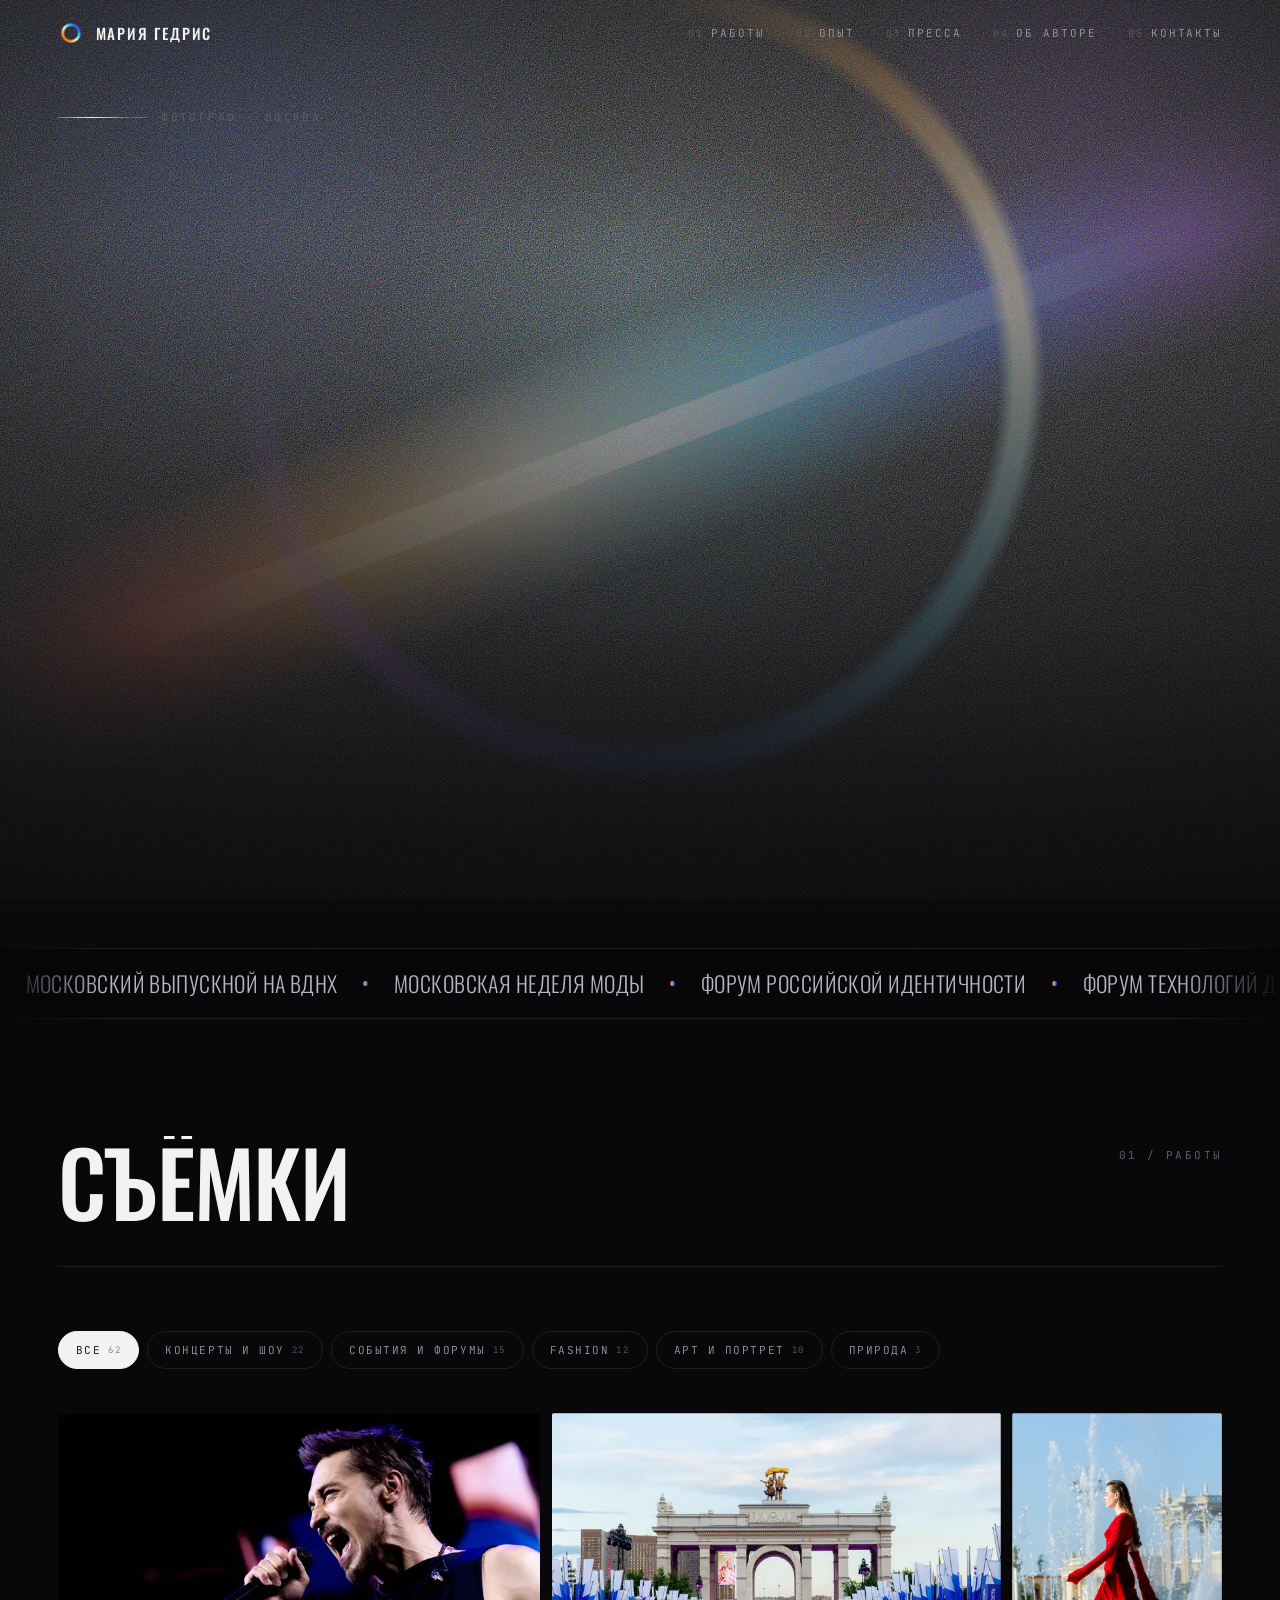
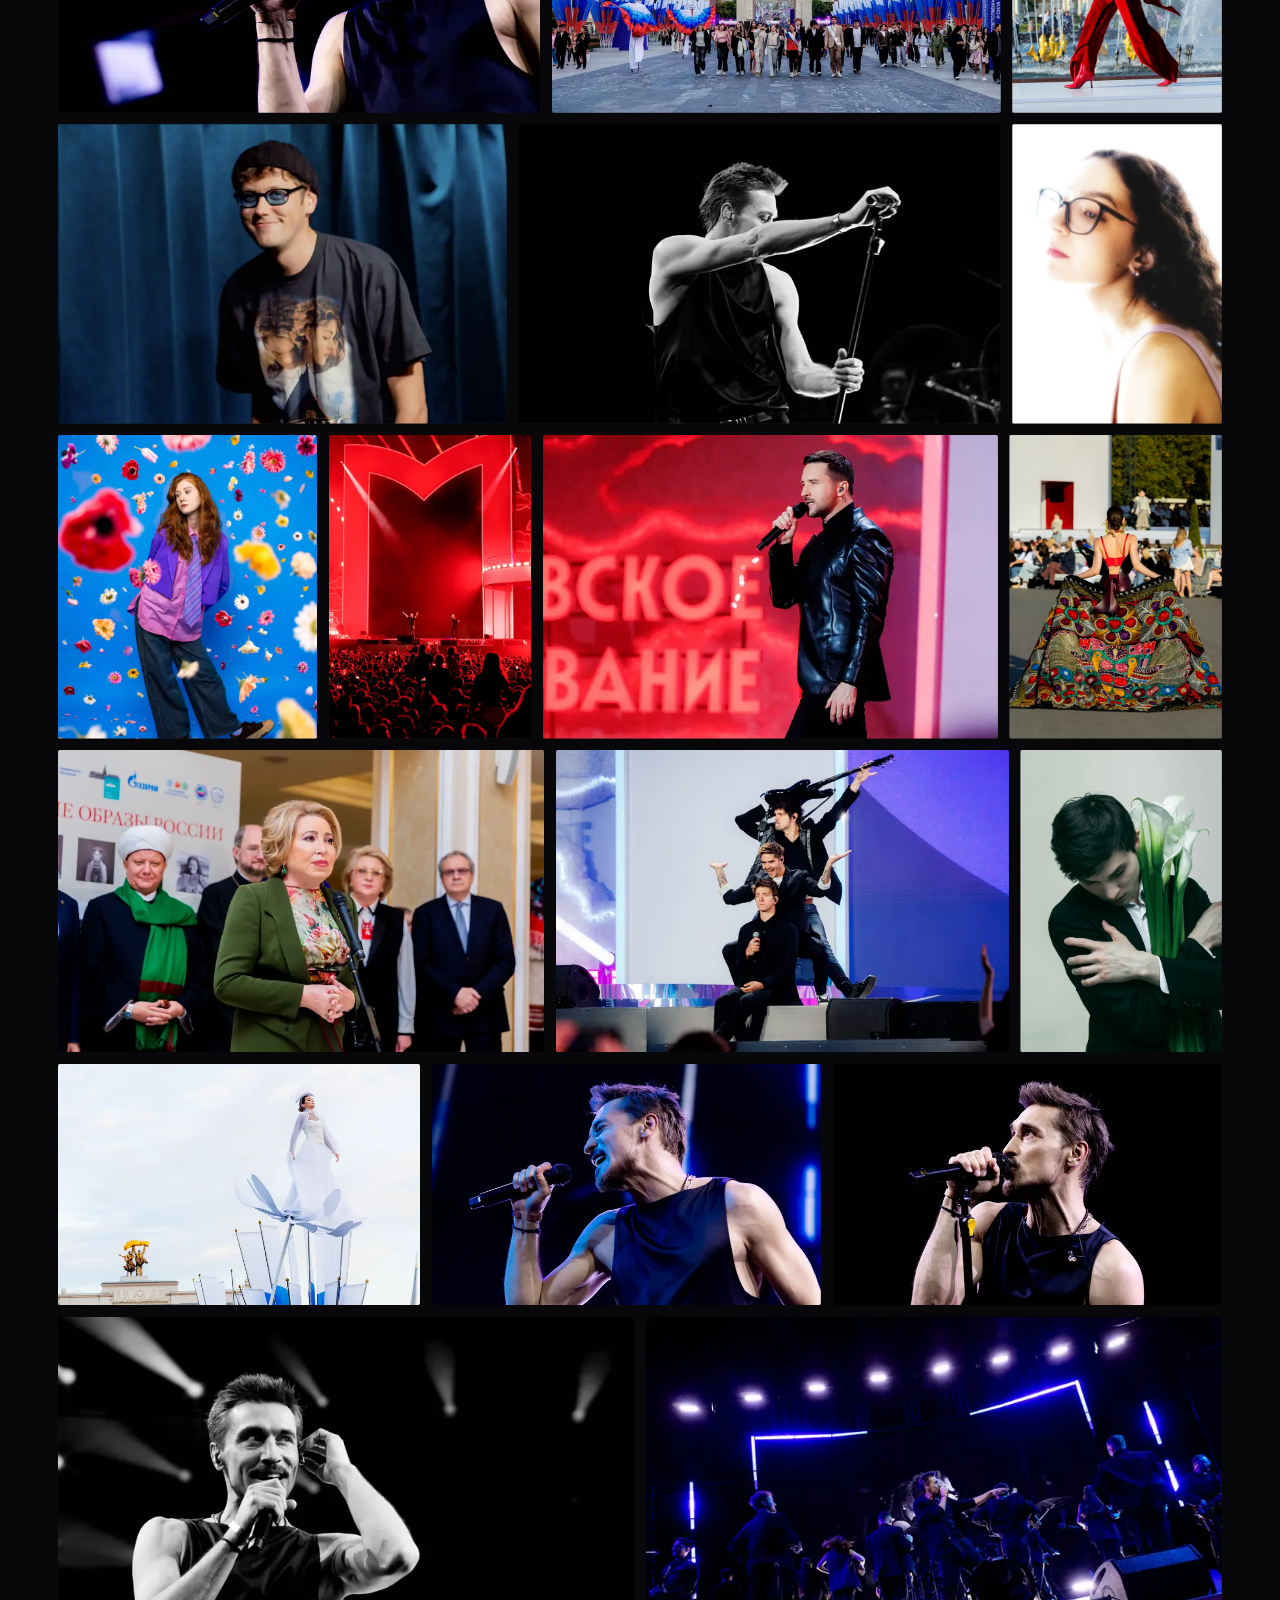
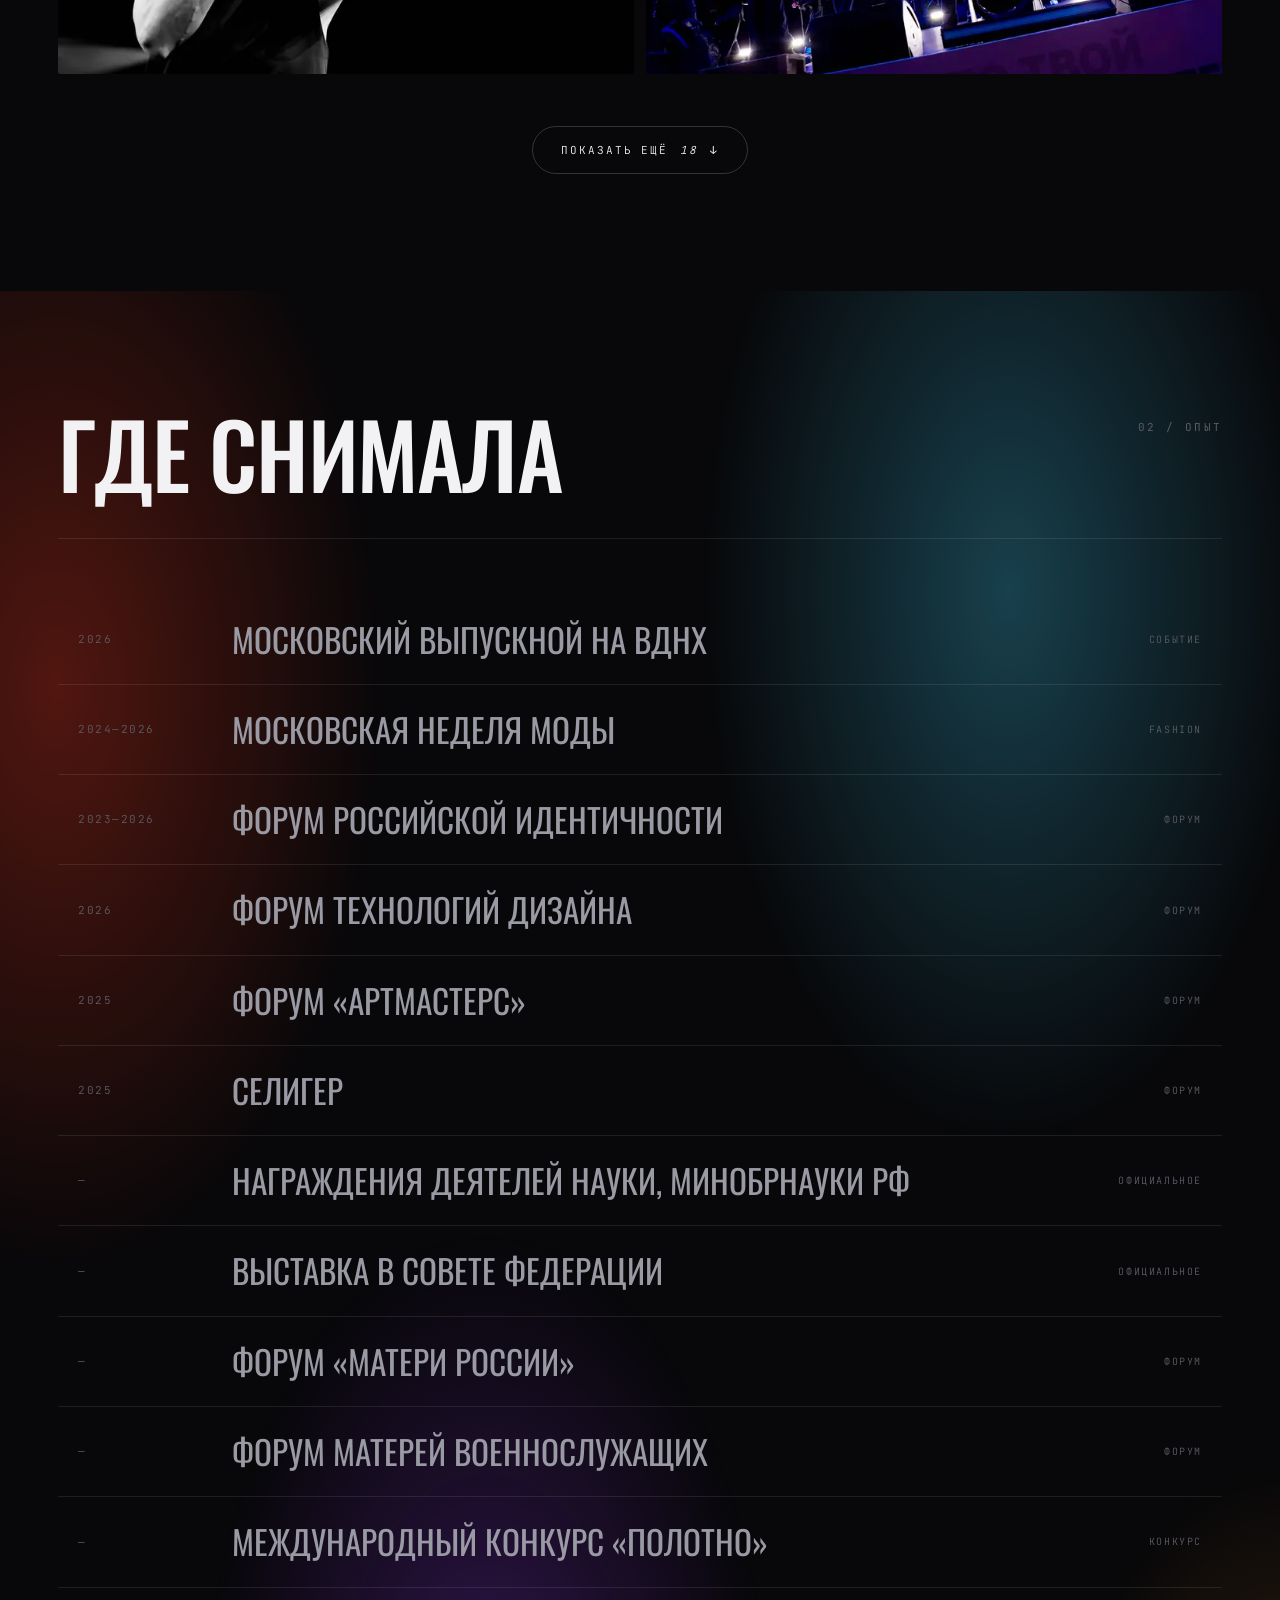
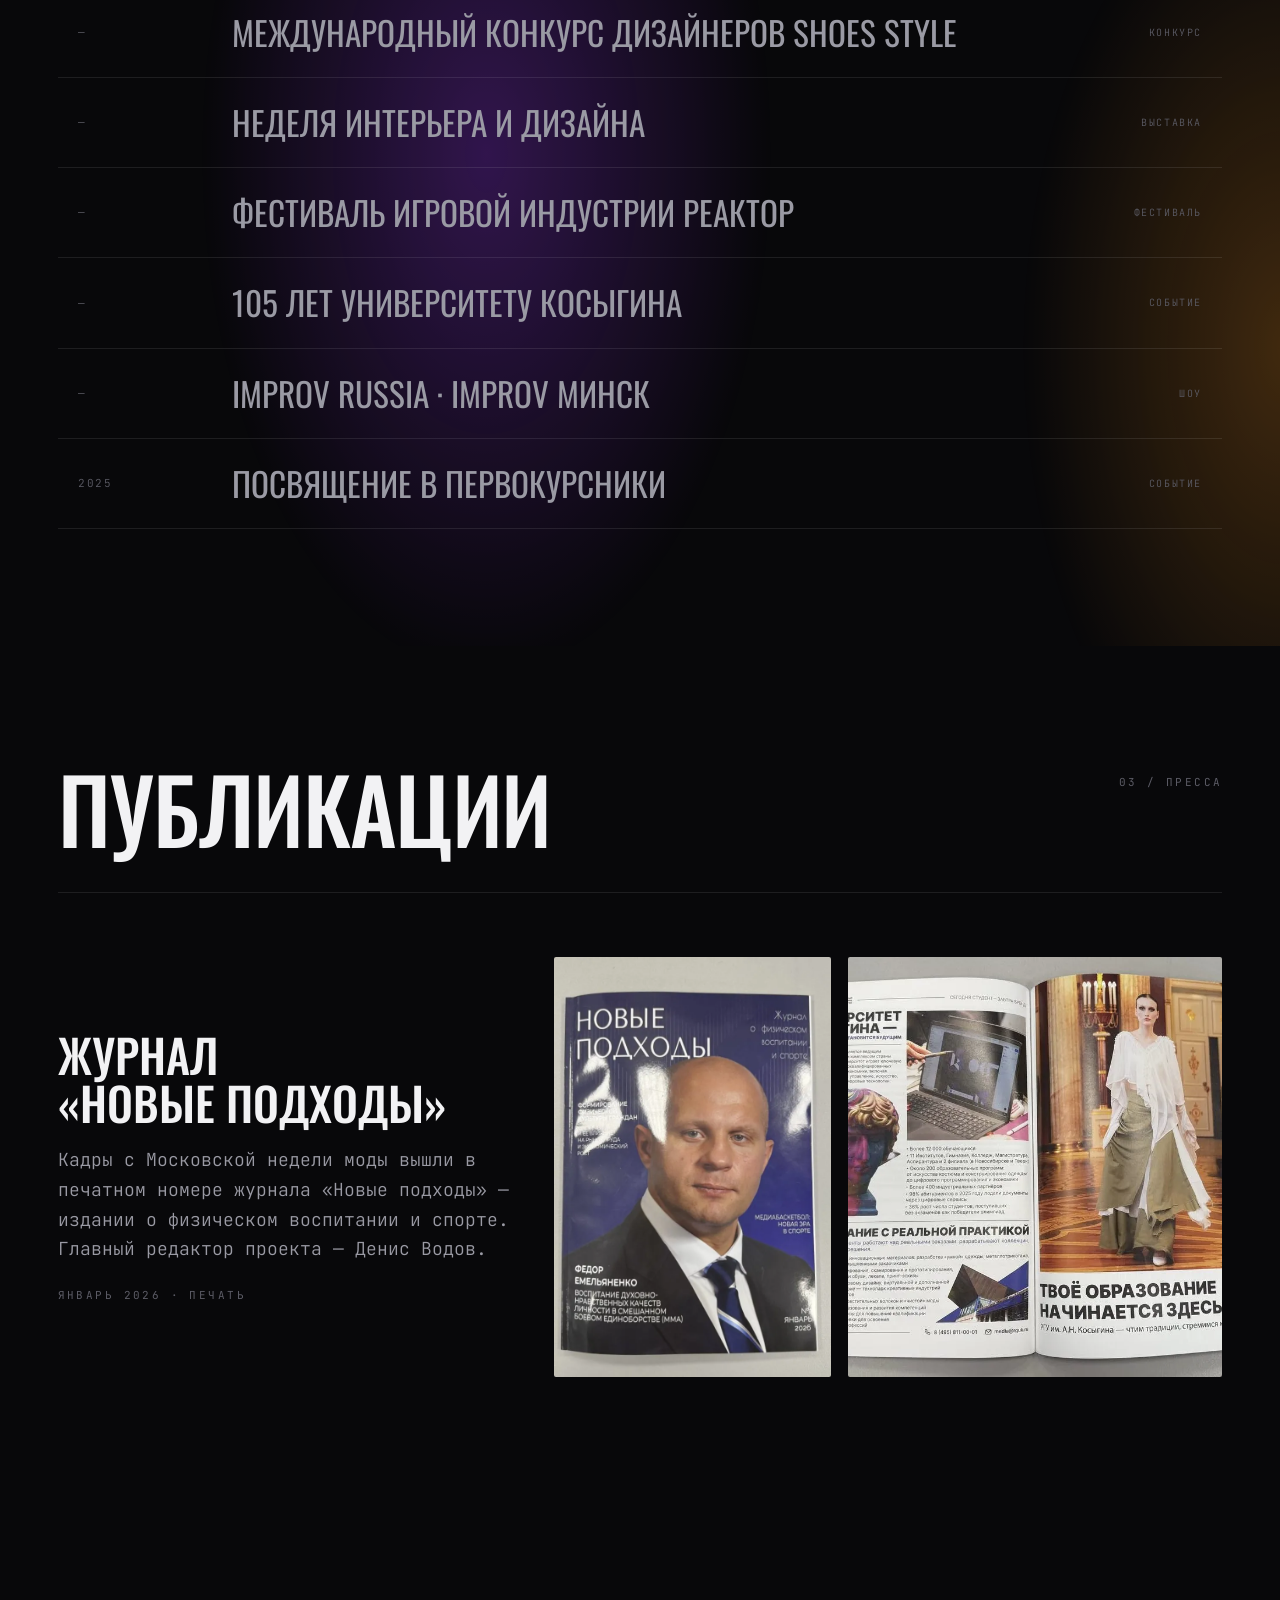
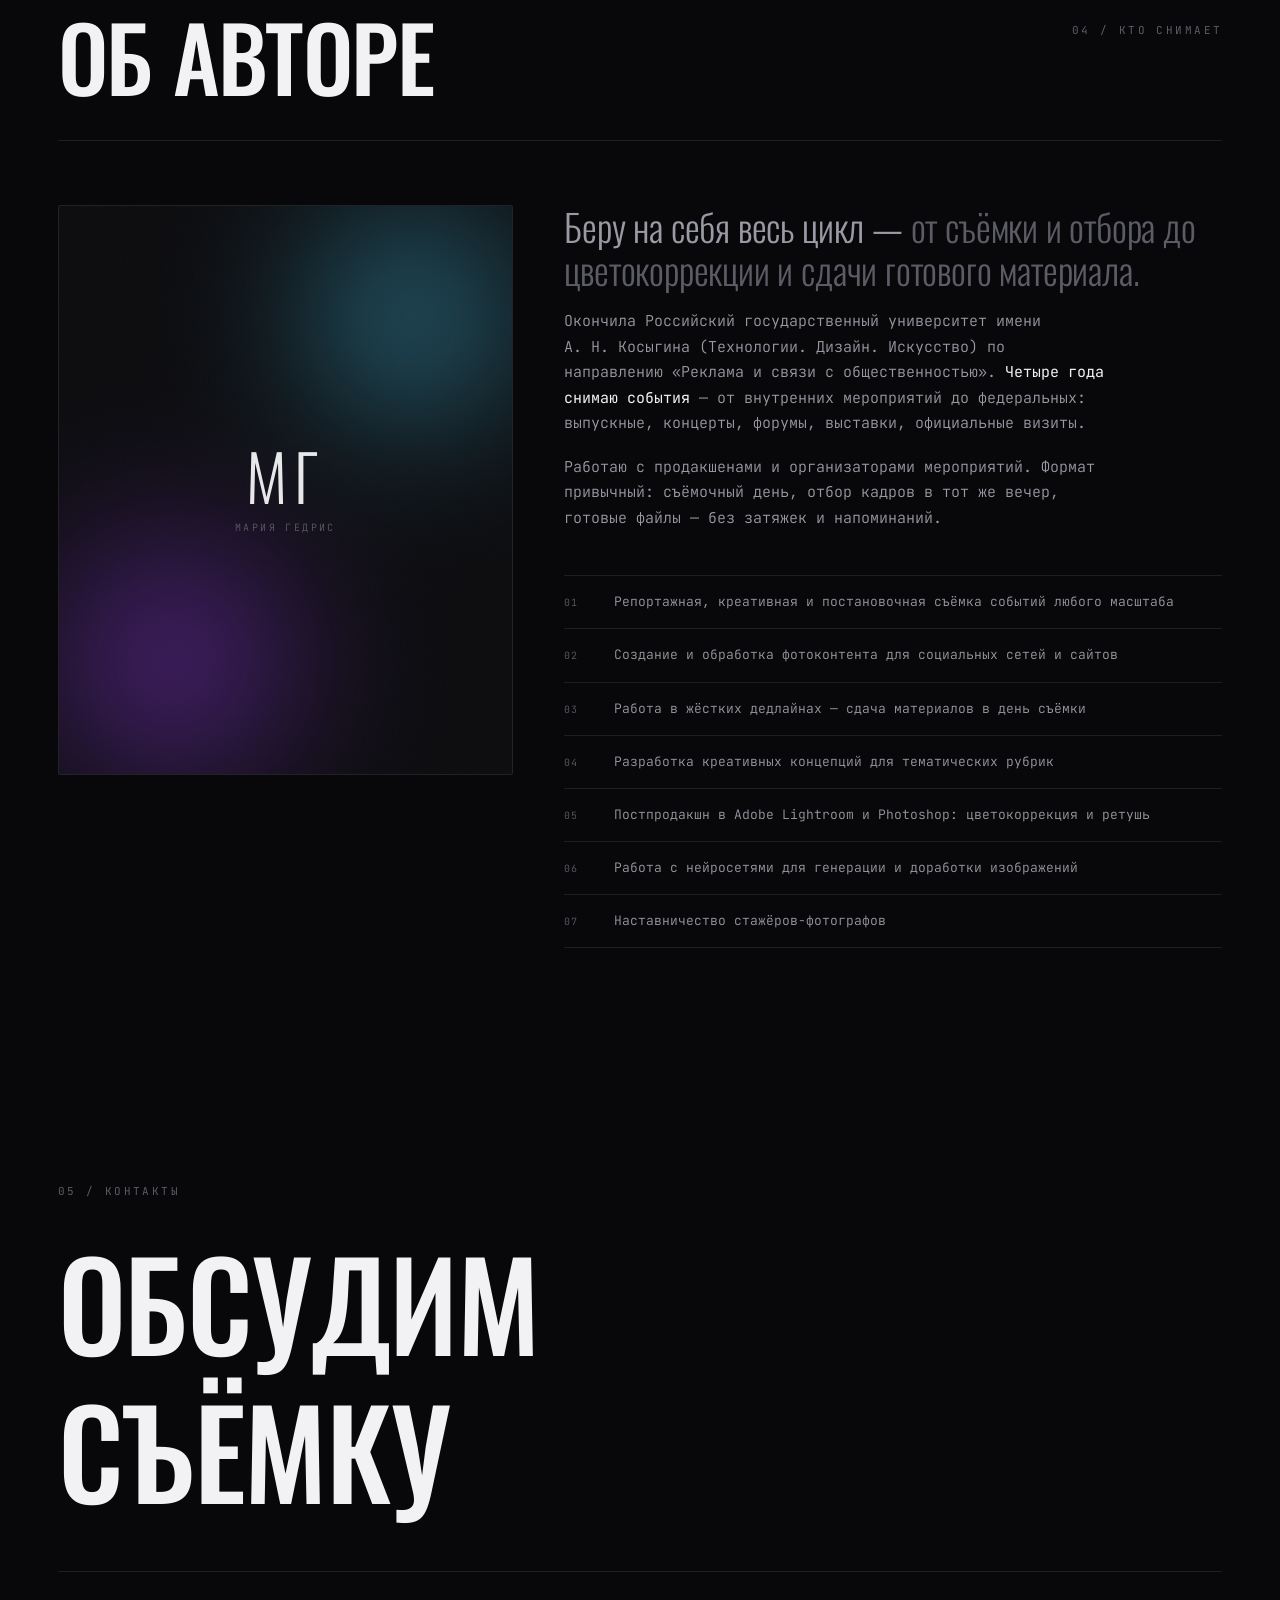
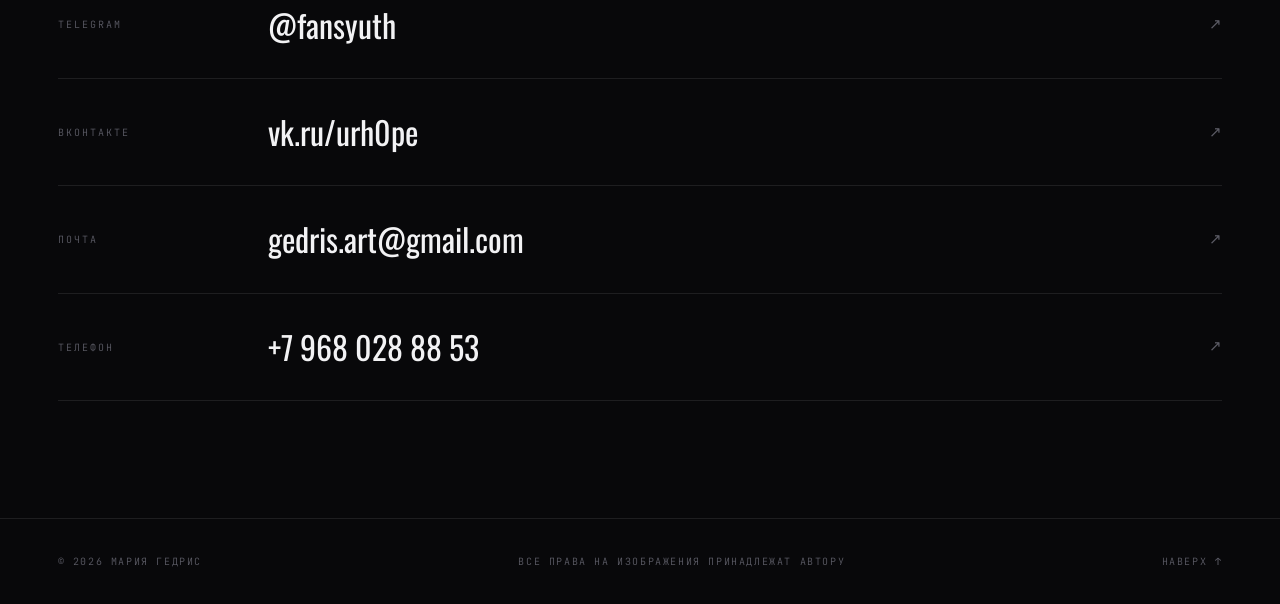
==== index.html @ 4c365238 "Настоящий снимок камеры вместо рисунка, починены пролёт и выключка имени Камера. Вместо векторного р" ====
<!doctype html>
<html lang="ru">
<head>
<meta charset="utf-8">
<meta name="viewport" content="width=device-width, initial-scale=1, viewport-fit=cover">
<title>Мария Гедрис — фотограф. Съёмка событий и концертов</title>
<meta name="description" content="Мария Гедрис — фотограф из Москвы. Репортажная, креативная и постановочная съёмка событий: форумы, концерты, недели моды, выпускные. Сдача материала в день съёмки.">
<meta name="theme-color" content="#08080a">
<meta name="author" content="Мария Гедрис">

<meta property="og:type" content="website">
<meta property="og:title" content="Мария Гедрис — фотограф">
<meta property="og:description" content="Репортажная, креативная и постановочная съёмка событий — от внутренних мероприятий до федеральных.">
<meta property="og:image" content="assets/img/og.jpg">
<meta property="og:url" content="https://xdshn.github.io/gedris.art/">
<meta property="og:locale" content="ru_RU">
<meta property="og:site_name" content="Мария Гедрис">
<meta name="twitter:card" content="summary_large_image">
<link rel="canonical" href="https://xdshn.github.io/gedris.art/">

<link rel="icon" href="assets/img/misc/favicon.svg" type="image/svg+xml">
<link rel="apple-touch-icon" href="assets/img/misc/apple-touch-icon.png">
<link rel="preload" as="font" type="font/woff2" href="assets/fonts/oswald-cyrillic.woff2" crossorigin>
<link rel="preload" as="font" type="font/woff2" href="assets/fonts/jetbrains-mono-cyrillic.woff2" crossorigin>
<link rel="stylesheet" href="assets/css/fonts.css">
<link rel="stylesheet" href="assets/css/style.css">
<link rel="preload" as="image" href="assets/img/grid/concert-01.webp"
      imagesrcset="assets/img/grid-sm/concert-01.webp 950w, assets/img/grid/concert-01.webp 1700w"
      imagesizes="(max-width: 620px) 100vw, (max-width: 1000px) 50vw, 40vw">

<script type="application/ld+json">
{
  "@context": "https://schema.org",
  "@type": "Person",
  "name": "Мария Гедрис",
  "alternateName": ["Mariia Gedris", "Мария Курочкина"],
  "jobTitle": "Фотограф",
  "description": "Репортажная, креативная и постановочная съёмка событий — от внутренних мероприятий до федеральных.",
  "url": "https://xdshn.github.io/gedris.art/",
  "image": "https://xdshn.github.io/gedris.art/assets/img/og.jpg",
  "email": "gedris.art@gmail.com",
  "telephone": "+7-968-028-88-53",
  "address": { "@type": "PostalAddress", "addressLocality": "Москва", "addressCountry": "RU" },
  "sameAs": ["https://t.me/fansyuth", "https://vk.ru/urh0pe"],
  "knowsAbout": ["Репортажная съёмка", "Событийная фотография", "Fashion-съёмка",
                 "Концертная съёмка", "Постановочная съёмка", "Цветокоррекция"],
  "alumniOf": {
    "@type": "CollegeOrUniversity",
    "name": "Российский государственный университет имени А. Н. Косыгина"
  }
}
</script>
</head>
<body>

<!-- ================= ШАПКА ================= -->
<div class="boot" id="boot">
  <div class="boot-mark" aria-hidden="true">
    <svg viewBox="0 0 40 40">
      <defs>
        <linearGradient id="bootG" x1="0" y1="1" x2="1" y2="0">
          <stop offset="0%" stop-color="#ff3b1f"/><stop offset="22%" stop-color="#ff9b21"/>
          <stop offset="45%" stop-color="#fff4d6"/><stop offset="66%" stop-color="#45d6ff"/>
          <stop offset="84%" stop-color="#2f5bff"/><stop offset="100%" stop-color="#a03bff"/>
        </linearGradient>
      </defs>
      <circle cx="20" cy="20" r="13" fill="none" stroke="rgba(255,255,255,.09)" stroke-width="2.2"/>
      <circle class="boot-arc" cx="20" cy="20" r="13" fill="none" stroke="url(#bootG)" stroke-width="2.2"
              stroke-linecap="round" pathLength="100"/>
    </svg>
  </div>
  <p class="boot-txt">Мария Гедрис</p>
</div>

<div class="bg" id="bg" aria-hidden="true">
  <span class="bg-orb o1"></span>
  <span class="bg-orb o2"></span>
  <span class="bg-orb o3"></span>
  <span class="bg-orb o4"></span>
  <span class="bg-orb o5"></span>
  <span class="bg-orb o6"></span>
  <span class="bg-streak"></span>
  <span class="bg-arc"></span>
  <span class="bg-grid"></span>
  <span class="bg-noise"></span>
</div>

<div class="progress" id="progress" aria-hidden="true"><i></i></div>
<header class="hdr" id="hdr">
  <a class="brand" href="#top" aria-label="Мария Гедрис — на главную">
    <svg viewBox="0 0 40 40" aria-hidden="true">
      <defs>
        <linearGradient id="bg1" x1="0" y1="1" x2="1" y2="0" gradientUnits="objectBoundingBox">
          <stop offset="0%"   stop-color="#ff3b1f"/>
          <stop offset="22%"  stop-color="#ff9b21"/>
          <stop offset="45%"  stop-color="#fff4d6"/>
          <stop offset="66%"  stop-color="#45d6ff"/>
          <stop offset="84%"  stop-color="#2f5bff"/>
          <stop offset="100%" stop-color="#a03bff"/>
        </linearGradient>
        <filter id="bl1" x="-60%" y="-60%" width="220%" height="220%">
          <feGaussianBlur stdDeviation="1.1"/>
        </filter>
      </defs>
      <circle cx="20" cy="20" r="13" fill="none" stroke="url(#bg1)"
              stroke-width="5" filter="url(#bl1)" opacity=".65"/>
      <circle cx="20" cy="20" r="13" fill="none" stroke="url(#bg1)" stroke-width="2.2"/>
    </svg>
    <span class="brand-txt">Мария&nbsp;Гедрис</span>
  </a>

  <button class="nav-toggle" id="navToggle" aria-label="Меню" aria-expanded="false" aria-controls="nav">
    <span></span><span></span><span></span>
  </button>

  <nav class="nav" id="nav">
    <a href="#works"><i>01</i>Работы</a>
    <a href="#exp"><i>02</i>Опыт</a>
    <a href="#press"><i>03</i>Пресса</a>
    <a href="#about"><i>04</i>Об&nbsp;авторе</a>
    <a href="#contact"><i>05</i>Контакты</a>
  </nav>
</header>

<main id="top">

  <!-- ================= ПЕРВЫЙ ЭКРАН ================= -->
  <section class="hero">
    <div class="flare-field hero-flare" aria-hidden="true">
      <u class="pointer-light" id="pointerLight"></u>
    </div>

    <div class="stage" id="stage" aria-hidden="true">
      <span class="cloud"></span>
      <div class="cam-wrap">
        <img class="cam" src="assets/img/gear/camera.webp" alt=""
             width="1257" height="883" decoding="async" fetchpriority="high">
      </div>
    </div>

    <div class="wrap">
      <p class="hero-kicker label">Фотограф&nbsp;· Москва</p>

      <div class="name-box" id="nameBox">
        <h1 class="hero-name" id="heroName">
          <span class="ln"><i>Mariia</i></span>
          <span class="ln"><i>Gedris</i></span>
        </h1>
        <span class="name-edge" id="nameEdge" aria-hidden="true"></span>
      </div>

      <p class="hero-sub">
        Репортажная, креативная и постановочная съёмка событий —
        от внутренних мероприятий до федеральных.
      </p>

      <div class="hero-meta">
        <span><b>4 года</b> в профессии</span>
        <span>Съёмка<b> · </b>отбор<b> · </b>цветокоррекция</span>
        <span class="spacer"></span>
        <a class="scroll-cue" href="#works"><span>Смотреть работы</span> <i aria-hidden="true">↓</i></a>
      </div>
    </div>
  </section>

  <!-- ================= БЕГУЩАЯ СТРОКА ================= -->
  <div class="ticker" aria-hidden="true">
    <div class="ticker-track" id="tickerTrack"></div>
  </div>

  <!-- ================= РАБОТЫ ================= -->
  <section class="section" id="works">
    <div class="wrap">
      <div class="section-head reveal">
        <h2 class="display">Съёмки</h2>
        <span class="label">01 / Работы</span>
      </div>

      <div class="filters" id="filters" role="tablist" aria-label="Фильтр по жанрам">
        <!-- FILTERS:START -->
        <button data-genre="all" role="tab" aria-selected="true">Все<em>62</em></button>
        <button data-genre="concert" role="tab" aria-selected="false">Концерты и шоу<em>22</em></button>
        <button data-genre="event" role="tab" aria-selected="false">События и форумы<em>15</em></button>
        <button data-genre="fashion" role="tab" aria-selected="false">Fashion<em>12</em></button>
        <button data-genre="art" role="tab" aria-selected="false">Арт и портрет<em>10</em></button>
        <button data-genre="nature" role="tab" aria-selected="false">Природа<em>3</em></button>
        <!-- FILTERS:END -->
      </div>

      <span class="row-probe" id="rowProbe" aria-hidden="true"></span>
      <div class="grid" id="grid">
        <!-- WORKS:START -->
<figure class="tile reveal" tabindex="0" role="button" data-genre="concert"
        data-full="assets/img/full/concert-01.webp" data-title="Дима Билан" data-cap="Концерт · сцена"
        aria-label="Дима Билан — Концерт · сцена. Фотограф Мария Гедрис" data-ar="1.611" style="--ar:1.611">
  <div class="tile-media" style="background-image:url([data-uri]);background-size:cover">
    <img src="assets/img/grid/concert-01.webp"
         srcset="assets/img/grid-sm/concert-01.webp 741w, assets/img/grid/concert-01.webp 1321w"
         sizes="(max-width: 620px) 100vw, (max-width: 1000px) 50vw, 40vw"
         alt="Дима Билан — Концерт · сцена. Фотограф Мария Гедрис" width="1321" height="820"
         loading="eager" decoding="async" fetchpriority="high">
  </div>
  <figcaption class="tile-cap">
    <div><h3>Дима Билан</h3><p>Концерт · сцена</p></div><span class="zoom" aria-hidden="true">↗</span>
  </figcaption>
</figure>
<figure class="tile reveal" tabindex="0" role="button" data-genre="event"
        data-full="assets/img/full/event-01.webp" data-title="Московский выпускной на ВДНХ" data-cap="Событие · 2026"
        aria-label="Московский выпускной на ВДНХ — Событие · 2026. Фотограф Мария Гедрис" data-ar="1.5" style="--ar:1.5">
  <div class="tile-media" style="background-image:url([data-uri]);background-size:cover">
    <img src="assets/img/grid/event-01.webp"
         srcset="assets/img/grid-sm/event-01.webp 690w, assets/img/grid/event-01.webp 1230w"
         sizes="(max-width: 620px) 100vw, (max-width: 1000px) 50vw, 40vw"
         alt="Московский выпускной на ВДНХ — Событие · 2026. Фотограф Мария Гедрис" width="1230" height="820"
         loading="eager" decoding="async" fetchpriority="auto">
  </div>
  <figcaption class="tile-cap">
    <div><h3>Московский выпускной на ВДНХ</h3><p>Событие · 2026</p></div><span class="zoom" aria-hidden="true">↗</span>
  </figcaption>
</figure>
<figure class="tile reveal" tabindex="0" role="button" data-genre="fashion"
        data-full="assets/img/full/fashion-01.webp" data-title="Московская неделя моды" data-cap="Показ · ВДНХ · 2025"
        aria-label="Московская неделя моды — Показ · ВДНХ · 2025. Фотограф Мария Гедрис" data-ar="0.7" style="--ar:0.7">
  <div class="tile-media" style="background-image:url([data-uri]);background-size:cover">
    <img src="assets/img/grid/fashion-01.webp"
         srcset="assets/img/grid-sm/fashion-01.webp 322w, assets/img/grid/fashion-01.webp 574w"
         sizes="(max-width: 620px) 100vw, (max-width: 1000px) 50vw, 40vw"
         alt="Московская неделя моды — Показ · ВДНХ · 2025. Фотограф Мария Гедрис" width="574" height="820"
         loading="eager" decoding="async" fetchpriority="auto">
  </div>
  <figcaption class="tile-cap">
    <div><h3>Московская неделя моды</h3><p>Показ · ВДНХ · 2025</p></div><span class="zoom" aria-hidden="true">↗</span>
  </figcaption>
</figure>
<figure class="tile reveal" tabindex="0" role="button" data-genre="concert"
        data-full="assets/img/full/concert-02.webp" data-title="Антон Шастун" data-cap="Improv Russia"
        aria-label="Антон Шастун — Improv Russia. Фотограф Мария Гедрис" data-ar="1.5" style="--ar:1.5">
  <div class="tile-media" style="background-image:url([data-uri]);background-size:cover">
    <img src="assets/img/grid/concert-02.webp"
         srcset="assets/img/grid-sm/concert-02.webp 690w, assets/img/grid/concert-02.webp 1230w"
         sizes="(max-width: 620px) 100vw, (max-width: 1000px) 50vw, 40vw"
         alt="Антон Шастун — Improv Russia. Фотограф Мария Гедрис" width="1230" height="820"
         loading="eager" decoding="async" fetchpriority="auto">
  </div>
  <figcaption class="tile-cap">
    <div><h3>Антон Шастун</h3><p>Improv Russia</p></div><span class="zoom" aria-hidden="true">↗</span>
  </figcaption>
</figure>
<figure class="tile reveal" tabindex="0" role="button" data-genre="concert"
        data-full="assets/img/full/concert-03.webp" data-title="Дима Билан" data-cap="Концерт · чёрно-белое"
        aria-label="Дима Билан — Концерт · чёрно-белое. Фотограф Мария Гедрис" data-ar="1.612" style="--ar:1.612">
  <div class="tile-media" style="background-image:url([data-uri]);background-size:cover">
    <img src="assets/img/grid/concert-03.webp"
         srcset="assets/img/grid-sm/concert-03.webp 742w, assets/img/grid/concert-03.webp 1322w"
         sizes="(max-width: 620px) 100vw, (max-width: 1000px) 50vw, 40vw"
         alt="Дима Билан — Концерт · чёрно-белое. Фотограф Мария Гедрис" width="1322" height="820"
         loading="lazy" decoding="async" fetchpriority="auto">
  </div>
  <figcaption class="tile-cap">
    <div><h3>Дима Билан</h3><p>Концерт · чёрно-белое</p></div><span class="zoom" aria-hidden="true">↗</span>
  </figcaption>
</figure>
<figure class="tile reveal" tabindex="0" role="button" data-genre="art"
        data-full="assets/img/full/art-01.webp" data-title="Портрет" data-cap="Студия · высокий ключ"
        aria-label="Портрет — Студия · высокий ключ. Фотограф Мария Гедрис" data-ar="0.7" style="--ar:0.7">
  <div class="tile-media" style="background-image:url([data-uri]);background-size:cover">
    <img src="assets/img/grid/art-01.webp"
         srcset="assets/img/grid-sm/art-01.webp 322w, assets/img/grid/art-01.webp 574w"
         sizes="(max-width: 620px) 100vw, (max-width: 1000px) 50vw, 40vw"
         alt="Портрет — Студия · высокий ключ. Фотограф Мария Гедрис" width="574" height="820"
         loading="lazy" decoding="async" fetchpriority="auto">
  </div>
  <figcaption class="tile-cap">
    <div><h3>Портрет</h3><p>Студия · высокий ключ</p></div><span class="zoom" aria-hidden="true">↗</span>
  </figcaption>
</figure>
<figure class="tile reveal" tabindex="0" role="button" data-genre="art"
        data-full="assets/img/full/art-02.webp" data-title="Цветение" data-cap="Креативная съёмка"
        aria-label="Цветение — Креативная съёмка. Фотограф Мария Гедрис" data-ar="0.856" style="--ar:0.856">
  <div class="tile-media" style="background-image:url([data-uri]);background-size:cover">
    <img src="assets/img/grid/art-02.webp"
         srcset="assets/img/grid-sm/art-02.webp 394w, assets/img/grid/art-02.webp 702w"
         sizes="(max-width: 620px) 100vw, (max-width: 1000px) 50vw, 40vw"
         alt="Цветение — Креативная съёмка. Фотограф Мария Гедрис" width="702" height="820"
         loading="lazy" decoding="async" fetchpriority="auto">
  </div>
  <figcaption class="tile-cap">
    <div><h3>Цветение</h3><p>Креативная съёмка</p></div><span class="zoom" aria-hidden="true">↗</span>
  </figcaption>
</figure>
<figure class="tile reveal" tabindex="0" role="button" data-genre="event"
        data-full="assets/img/full/event-02.webp" data-title="Московский выпускной на ВДНХ" data-cap="Главная сцена · 2026"
        aria-label="Московский выпускной на ВДНХ — Главная сцена · 2026. Фотограф Мария Гедрис" data-ar="0.667" style="--ar:0.667">
  <div class="tile-media" style="background-image:url([data-uri]);background-size:cover">
    <img src="assets/img/grid/event-02.webp"
         srcset="assets/img/grid-sm/event-02.webp 307w, assets/img/grid/event-02.webp 547w"
         sizes="(max-width: 620px) 100vw, (max-width: 1000px) 50vw, 40vw"
         alt="Московский выпускной на ВДНХ — Главная сцена · 2026. Фотограф Мария Гедрис" width="547" height="820"
         loading="lazy" decoding="async" fetchpriority="auto">
  </div>
  <figcaption class="tile-cap">
    <div><h3>Московский выпускной на ВДНХ</h3><p>Главная сцена · 2026</p></div><span class="zoom" aria-hidden="true">↗</span>
  </figcaption>
</figure>
<figure class="tile reveal" tabindex="0" role="button" data-genre="concert"
        data-full="assets/img/full/concert-04.webp" data-title="Сергей Лазарев" data-cap="Московский выпускной · 2026"
        aria-label="Сергей Лазарев — Московский выпускной · 2026. Фотограф Мария Гедрис" data-ar="1.5" style="--ar:1.5">
  <div class="tile-media" style="background-image:url([data-uri]);background-size:cover">
    <img src="assets/img/grid/concert-04.webp"
         srcset="assets/img/grid-sm/concert-04.webp 690w, assets/img/grid/concert-04.webp 1230w"
         sizes="(max-width: 620px) 100vw, (max-width: 1000px) 50vw, 40vw"
         alt="Сергей Лазарев — Московский выпускной · 2026. Фотограф Мария Гедрис" width="1230" height="820"
         loading="lazy" decoding="async" fetchpriority="auto">
  </div>
  <figcaption class="tile-cap">
    <div><h3>Сергей Лазарев</h3><p>Московский выпускной · 2026</p></div><span class="zoom" aria-hidden="true">↗</span>
  </figcaption>
</figure>
<figure class="tile reveal" tabindex="0" role="button" data-genre="fashion"
        data-full="assets/img/full/fashion-02.webp" data-title="Московская неделя моды" data-cap="Показ · ВДНХ · 2025"
        aria-label="Московская неделя моды — Показ · ВДНХ · 2025. Фотограф Мария Гедрис" data-ar="0.7" style="--ar:0.7">
  <div class="tile-media" style="background-image:url([data-uri]);background-size:cover">
    <img src="assets/img/grid/fashion-02.webp"
         srcset="assets/img/grid-sm/fashion-02.webp 322w, assets/img/grid/fashion-02.webp 574w"
         sizes="(max-width: 620px) 100vw, (max-width: 1000px) 50vw, 40vw"
         alt="Московская неделя моды — Показ · ВДНХ · 2025. Фотограф Мария Гедрис" width="574" height="820"
         loading="lazy" decoding="async" fetchpriority="auto">
  </div>
  <figcaption class="tile-cap">
    <div><h3>Московская неделя моды</h3><p>Показ · ВДНХ · 2025</p></div><span class="zoom" aria-hidden="true">↗</span>
  </figcaption>
</figure>
<figure class="tile reveal" tabindex="0" role="button" data-genre="event"
        data-full="assets/img/full/event-03.webp" data-title="Выставка в Совете Федерации" data-cap="Официальная съёмка"
        aria-label="Выставка в Совете Федерации — Официальная съёмка. Фотограф Мария Гедрис" data-ar="1.612" style="--ar:1.612">
  <div class="tile-media" style="background-image:url([data-uri]);background-size:cover">
    <img src="assets/img/grid/event-03.webp"
         srcset="assets/img/grid-sm/event-03.webp 741w, assets/img/grid/event-03.webp 1322w"
         sizes="(max-width: 620px) 100vw, (max-width: 1000px) 50vw, 40vw"
         alt="Выставка в Совете Федерации — Официальная съёмка. Фотограф Мария Гедрис" width="1322" height="820"
         loading="lazy" decoding="async" fetchpriority="auto">
  </div>
  <figcaption class="tile-cap">
    <div><h3>Выставка в Совете Федерации</h3><p>Официальная съёмка</p></div><span class="zoom" aria-hidden="true">↗</span>
  </figcaption>
</figure>
<figure class="tile reveal" tabindex="0" role="button" data-genre="concert"
        data-full="assets/img/full/concert-05.webp" data-title="The Hatters" data-cap="Московский выпускной · 2026"
        aria-label="The Hatters — Московский выпускной · 2026. Фотограф Мария Гедрис" data-ar="1.5" style="--ar:1.5">
  <div class="tile-media" style="background-image:url([data-uri]);background-size:cover">
    <img src="assets/img/grid/concert-05.webp"
         srcset="assets/img/grid-sm/concert-05.webp 690w, assets/img/grid/concert-05.webp 1230w"
         sizes="(max-width: 620px) 100vw, (max-width: 1000px) 50vw, 40vw"
         alt="The Hatters — Московский выпускной · 2026. Фотограф Мария Гедрис" width="1230" height="820"
         loading="lazy" decoding="async" fetchpriority="auto">
  </div>
  <figcaption class="tile-cap">
    <div><h3>The Hatters</h3><p>Московский выпускной · 2026</p></div><span class="zoom" aria-hidden="true">↗</span>
  </figcaption>
</figure>
<figure class="tile reveal" tabindex="0" role="button" data-genre="art"
        data-full="assets/img/full/art-03.webp" data-title="Каллы" data-cap="Концептуальная съёмка"
        aria-label="Каллы — Концептуальная съёмка. Фотограф Мария Гедрис" data-ar="0.667" style="--ar:0.667">
  <div class="tile-media" style="background-image:url([data-uri]);background-size:cover">
    <img src="assets/img/grid/art-03.webp"
         srcset="assets/img/grid-sm/art-03.webp 307w, assets/img/grid/art-03.webp 547w"
         sizes="(max-width: 620px) 100vw, (max-width: 1000px) 50vw, 40vw"
         alt="Каллы — Концептуальная съёмка. Фотограф Мария Гедрис" width="547" height="820"
         loading="lazy" decoding="async" fetchpriority="auto">
  </div>
  <figcaption class="tile-cap">
    <div><h3>Каллы</h3><p>Концептуальная съёмка</p></div><span class="zoom" aria-hidden="true">↗</span>
  </figcaption>
</figure>
<figure class="tile reveal" tabindex="0" role="button" data-genre="event"
        data-full="assets/img/full/event-04.webp" data-title="Московский выпускной на ВДНХ" data-cap="Событие · 2026"
        aria-label="Московский выпускной на ВДНХ — Событие · 2026. Фотограф Мария Гедрис" data-ar="1.5" style="--ar:1.5">
  <div class="tile-media" style="background-image:url([data-uri]);background-size:cover">
    <img src="assets/img/grid/event-04.webp"
         srcset="assets/img/grid-sm/event-04.webp 690w, assets/img/grid/event-04.webp 1230w"
         sizes="(max-width: 620px) 100vw, (max-width: 1000px) 50vw, 40vw"
         alt="Московский выпускной на ВДНХ — Событие · 2026. Фотограф Мария Гедрис" width="1230" height="820"
         loading="lazy" decoding="async" fetchpriority="auto">
  </div>
  <figcaption class="tile-cap">
    <div><h3>Московский выпускной на ВДНХ</h3><p>Событие · 2026</p></div><span class="zoom" aria-hidden="true">↗</span>
  </figcaption>
</figure>
<figure class="tile reveal" tabindex="0" role="button" data-genre="concert"
        data-full="assets/img/full/concert-06.webp" data-title="Дима Билан" data-cap="Концерт · сцена"
        aria-label="Дима Билан — Концерт · сцена. Фотограф Мария Гедрис" data-ar="1.611" style="--ar:1.611">
  <div class="tile-media" style="background-image:url([data-uri]);background-size:cover">
    <img src="assets/img/grid/concert-06.webp"
         srcset="assets/img/grid-sm/concert-06.webp 741w, assets/img/grid/concert-06.webp 1321w"
         sizes="(max-width: 620px) 100vw, (max-width: 1000px) 50vw, 40vw"
         alt="Дима Билан — Концерт · сцена. Фотограф Мария Гедрис" width="1321" height="820"
         loading="lazy" decoding="async" fetchpriority="auto">
  </div>
  <figcaption class="tile-cap">
    <div><h3>Дима Билан</h3><p>Концерт · сцена</p></div><span class="zoom" aria-hidden="true">↗</span>
  </figcaption>
</figure>
<figure class="tile reveal" tabindex="0" role="button" data-genre="concert"
        data-full="assets/img/full/concert-07.webp" data-title="Дима Билан" data-cap="Концерт · сцена"
        aria-label="Дима Билан — Концерт · сцена. Фотограф Мария Гедрис" data-ar="1.612" style="--ar:1.612">
  <div class="tile-media" style="background-image:url([data-uri]);background-size:cover">
    <img src="assets/img/grid/concert-07.webp"
         srcset="assets/img/grid-sm/concert-07.webp 741w, assets/img/grid/concert-07.webp 1321w"
         sizes="(max-width: 620px) 100vw, (max-width: 1000px) 50vw, 40vw"
         alt="Дима Билан — Концерт · сцена. Фотограф Мария Гедрис" width="1321" height="820"
         loading="lazy" decoding="async" fetchpriority="auto">
  </div>
  <figcaption class="tile-cap">
    <div><h3>Дима Билан</h3><p>Концерт · сцена</p></div><span class="zoom" aria-hidden="true">↗</span>
  </figcaption>
</figure>
<figure class="tile reveal" tabindex="0" role="button" data-genre="concert"
        data-full="assets/img/full/concert-08.webp" data-title="Дима Билан" data-cap="Концерт · чёрно-белое"
        aria-label="Дима Билан — Концерт · чёрно-белое. Фотограф Мария Гедрис" data-ar="1.611" style="--ar:1.611">
  <div class="tile-media" style="background-image:url([data-uri]);background-size:cover">
    <img src="assets/img/grid/concert-08.webp"
         srcset="assets/img/grid-sm/concert-08.webp 741w, assets/img/grid/concert-08.webp 1321w"
         sizes="(max-width: 620px) 100vw, (max-width: 1000px) 50vw, 40vw"
         alt="Дима Билан — Концерт · чёрно-белое. Фотограф Мария Гедрис" width="1321" height="820"
         loading="lazy" decoding="async" fetchpriority="auto">
  </div>
  <figcaption class="tile-cap">
    <div><h3>Дима Билан</h3><p>Концерт · чёрно-белое</p></div><span class="zoom" aria-hidden="true">↗</span>
  </figcaption>
</figure>
<figure class="tile reveal" tabindex="0" role="button" data-genre="concert"
        data-full="assets/img/full/concert-09.webp" data-title="Дима Билан" data-cap="Концерт · общий план"
        aria-label="Дима Билан — Концерт · общий план. Фотограф Мария Гедрис" data-ar="1.611" style="--ar:1.611">
  <div class="tile-media" style="background-image:url([data-uri]);background-size:cover">
    <img src="assets/img/grid/concert-09.webp"
         srcset="assets/img/grid-sm/concert-09.webp 741w, assets/img/grid/concert-09.webp 1321w"
         sizes="(max-width: 620px) 100vw, (max-width: 1000px) 50vw, 40vw"
         alt="Дима Билан — Концерт · общий план. Фотограф Мария Гедрис" width="1321" height="820"
         loading="lazy" decoding="async" fetchpriority="auto">
  </div>
  <figcaption class="tile-cap">
    <div><h3>Дима Билан</h3><p>Концерт · общий план</p></div><span class="zoom" aria-hidden="true">↗</span>
  </figcaption>
</figure>
<figure class="tile reveal" tabindex="0" role="button" data-genre="concert"
        data-full="assets/img/full/concert-10.webp" data-title="Сергей Лазарев" data-cap="Московский выпускной · 2026"
        aria-label="Сергей Лазарев — Московский выпускной · 2026. Фотограф Мария Гедрис" data-ar="0.667" style="--ar:0.667">
  <div class="tile-media" style="background-image:url([data-uri]);background-size:cover">
    <img src="assets/img/grid/concert-10.webp"
         srcset="assets/img/grid-sm/concert-10.webp 307w, assets/img/grid/concert-10.webp 547w"
         sizes="(max-width: 620px) 100vw, (max-width: 1000px) 50vw, 40vw"
         alt="Сергей Лазарев — Московский выпускной · 2026. Фотограф Мария Гедрис" width="547" height="820"
         loading="lazy" decoding="async" fetchpriority="auto">
  </div>
  <figcaption class="tile-cap">
    <div><h3>Сергей Лазарев</h3><p>Московский выпускной · 2026</p></div><span class="zoom" aria-hidden="true">↗</span>
  </figcaption>
</figure>
<figure class="tile reveal" tabindex="0" role="button" data-genre="concert"
        data-full="assets/img/full/concert-11.webp" data-title="The Hatters" data-cap="Московский выпускной · 2026"
        aria-label="The Hatters — Московский выпускной · 2026. Фотограф Мария Гедрис" data-ar="1.5" style="--ar:1.5">
  <div class="tile-media" style="background-image:url([data-uri]);background-size:cover">
    <img src="assets/img/grid/concert-11.webp"
         srcset="assets/img/grid-sm/concert-11.webp 690w, assets/img/grid/concert-11.webp 1230w"
         sizes="(max-width: 620px) 100vw, (max-width: 1000px) 50vw, 40vw"
         alt="The Hatters — Московский выпускной · 2026. Фотограф Мария Гедрис" width="1230" height="820"
         loading="lazy" decoding="async" fetchpriority="auto">
  </div>
  <figcaption class="tile-cap">
    <div><h3>The Hatters</h3><p>Московский выпускной · 2026</p></div><span class="zoom" aria-hidden="true">↗</span>
  </figcaption>
</figure>
<figure class="tile reveal" tabindex="0" role="button" data-genre="concert"
        data-full="assets/img/full/concert-12.webp" data-title="The Hatters" data-cap="Московский выпускной · 2026"
        aria-label="The Hatters — Московский выпускной · 2026. Фотограф Мария Гедрис" data-ar="0.667" style="--ar:0.667">
  <div class="tile-media" style="background-image:url([data-uri]);background-size:cover">
    <img src="assets/img/grid/concert-12.webp"
         srcset="assets/img/grid-sm/concert-12.webp 307w, assets/img/grid/concert-12.webp 547w"
         sizes="(max-width: 620px) 100vw, (max-width: 1000px) 50vw, 40vw"
         alt="The Hatters — Московский выпускной · 2026. Фотограф Мария Гедрис" width="547" height="820"
         loading="lazy" decoding="async" fetchpriority="auto">
  </div>
  <figcaption class="tile-cap">
    <div><h3>The Hatters</h3><p>Московский выпускной · 2026</p></div><span class="zoom" aria-hidden="true">↗</span>
  </figcaption>
</figure>
<figure class="tile reveal" tabindex="0" role="button" data-genre="concert"
        data-full="assets/img/full/concert-13.webp" data-title="Improv Минск" data-cap="Шоу · чёрно-белое"
        aria-label="Improv Минск — Шоу · чёрно-белое. Фотограф Мария Гедрис" data-ar="1.5" style="--ar:1.5">
  <div class="tile-media" style="background-image:url([data-uri]);background-size:cover">
    <img src="assets/img/grid/concert-13.webp"
         srcset="assets/img/grid-sm/concert-13.webp 690w, assets/img/grid/concert-13.webp 1230w"
         sizes="(max-width: 620px) 100vw, (max-width: 1000px) 50vw, 40vw"
         alt="Improv Минск — Шоу · чёрно-белое. Фотограф Мария Гедрис" width="1230" height="820"
         loading="lazy" decoding="async" fetchpriority="auto">
  </div>
  <figcaption class="tile-cap">
    <div><h3>Improv Минск</h3><p>Шоу · чёрно-белое</p></div><span class="zoom" aria-hidden="true">↗</span>
  </figcaption>
</figure>
<figure class="tile reveal" tabindex="0" role="button" data-genre="concert"
        data-full="assets/img/full/concert-14.webp" data-title="Improv Минск" data-cap="Шоу · сцена"
        aria-label="Improv Минск — Шоу · сцена. Фотограф Мария Гедрис" data-ar="1.5" style="--ar:1.5">
  <div class="tile-media" style="background-image:url([data-uri]);background-size:cover">
    <img src="assets/img/grid/concert-14.webp"
         srcset="assets/img/grid-sm/concert-14.webp 690w, assets/img/grid/concert-14.webp 1230w"
         sizes="(max-width: 620px) 100vw, (max-width: 1000px) 50vw, 40vw"
         alt="Improv Минск — Шоу · сцена. Фотограф Мария Гедрис" width="1230" height="820"
         loading="lazy" decoding="async" fetchpriority="auto">
  </div>
  <figcaption class="tile-cap">
    <div><h3>Improv Минск</h3><p>Шоу · сцена</p></div><span class="zoom" aria-hidden="true">↗</span>
  </figcaption>
</figure>
<figure class="tile reveal" tabindex="0" role="button" data-genre="concert"
        data-full="assets/img/full/concert-15.webp" data-title="Improv Минск" data-cap="Шоу · сцена"
        aria-label="Improv Минск — Шоу · сцена. Фотограф Мария Гедрис" data-ar="1.5" style="--ar:1.5">
  <div class="tile-media" style="background-image:url([data-uri]);background-size:cover">
    <img src="assets/img/grid/concert-15.webp"
         srcset="assets/img/grid-sm/concert-15.webp 690w, assets/img/grid/concert-15.webp 1230w"
         sizes="(max-width: 620px) 100vw, (max-width: 1000px) 50vw, 40vw"
         alt="Improv Минск — Шоу · сцена. Фотограф Мария Гедрис" width="1230" height="820"
         loading="lazy" decoding="async" fetchpriority="auto">
  </div>
  <figcaption class="tile-cap">
    <div><h3>Improv Минск</h3><p>Шоу · сцена</p></div><span class="zoom" aria-hidden="true">↗</span>
  </figcaption>
</figure>
<figure class="tile reveal" tabindex="0" role="button" data-genre="concert"
        data-full="assets/img/full/concert-16.webp" data-title="Improv Russia" data-cap="StandUp Store Moscow"
        aria-label="Improv Russia — StandUp Store Moscow. Фотограф Мария Гедрис" data-ar="1.5" style="--ar:1.5">
  <div class="tile-media" style="background-image:url([data-uri]);background-size:cover">
    <img src="assets/img/grid/concert-16.webp"
         srcset="assets/img/grid-sm/concert-16.webp 690w, assets/img/grid/concert-16.webp 1230w"
         sizes="(max-width: 620px) 100vw, (max-width: 1000px) 50vw, 40vw"
         alt="Improv Russia — StandUp Store Moscow. Фотограф Мария Гедрис" width="1230" height="820"
         loading="lazy" decoding="async" fetchpriority="auto">
  </div>
  <figcaption class="tile-cap">
    <div><h3>Improv Russia</h3><p>StandUp Store Moscow</p></div><span class="zoom" aria-hidden="true">↗</span>
  </figcaption>
</figure>
<figure class="tile reveal" tabindex="0" role="button" data-genre="concert"
        data-full="assets/img/full/concert-17.webp" data-title="Improv Russia" data-cap="Шоу · Москва"
        aria-label="Improv Russia — Шоу · Москва. Фотограф Мария Гедрис" data-ar="1.5" style="--ar:1.5">
  <div class="tile-media" style="background-image:url([data-uri]);background-size:cover">
    <img src="assets/img/grid/concert-17.webp"
         srcset="assets/img/grid-sm/concert-17.webp 690w, assets/img/grid/concert-17.webp 1230w"
         sizes="(max-width: 620px) 100vw, (max-width: 1000px) 50vw, 40vw"
         alt="Improv Russia — Шоу · Москва. Фотограф Мария Гедрис" width="1230" height="820"
         loading="lazy" decoding="async" fetchpriority="auto">
  </div>
  <figcaption class="tile-cap">
    <div><h3>Improv Russia</h3><p>Шоу · Москва</p></div><span class="zoom" aria-hidden="true">↗</span>
  </figcaption>
</figure>
<figure class="tile reveal" tabindex="0" role="button" data-genre="concert"
        data-full="assets/img/full/concert-18.webp" data-title="Improv Russia" data-cap="Шоу · чёрно-белое"
        aria-label="Improv Russia — Шоу · чёрно-белое. Фотограф Мария Гедрис" data-ar="1.5" style="--ar:1.5">
  <div class="tile-media" style="background-image:url([data-uri]);background-size:cover">
    <img src="assets/img/grid/concert-18.webp"
         srcset="assets/img/grid-sm/concert-18.webp 690w, assets/img/grid/concert-18.webp 1230w"
         sizes="(max-width: 620px) 100vw, (max-width: 1000px) 50vw, 40vw"
         alt="Improv Russia — Шоу · чёрно-белое. Фотограф Мария Гедрис" width="1230" height="820"
         loading="lazy" decoding="async" fetchpriority="auto">
  </div>
  <figcaption class="tile-cap">
    <div><h3>Improv Russia</h3><p>Шоу · чёрно-белое</p></div><span class="zoom" aria-hidden="true">↗</span>
  </figcaption>
</figure>
<figure class="tile reveal" tabindex="0" role="button" data-genre="concert"
        data-full="assets/img/full/concert-19.webp" data-title="Improv Russia" data-cap="Шоу · Москва"
        aria-label="Improv Russia — Шоу · Москва. Фотограф Мария Гедрис" data-ar="1.5" style="--ar:1.5">
  <div class="tile-media" style="background-image:url([data-uri]);background-size:cover">
    <img src="assets/img/grid/concert-19.webp"
         srcset="assets/img/grid-sm/concert-19.webp 690w, assets/img/grid/concert-19.webp 1230w"
         sizes="(max-width: 620px) 100vw, (max-width: 1000px) 50vw, 40vw"
         alt="Improv Russia — Шоу · Москва. Фотограф Мария Гедрис" width="1230" height="820"
         loading="lazy" decoding="async" fetchpriority="auto">
  </div>
  <figcaption class="tile-cap">
    <div><h3>Improv Russia</h3><p>Шоу · Москва</p></div><span class="zoom" aria-hidden="true">↗</span>
  </figcaption>
</figure>
<figure class="tile reveal" tabindex="0" role="button" data-genre="concert"
        data-full="assets/img/full/concert-20.webp" data-title="Творческое шоу" data-cap="Сцена · Москва"
        aria-label="Творческое шоу — Сцена · Москва. Фотограф Мария Гедрис" data-ar="1.611" style="--ar:1.611">
  <div class="tile-media" style="background-image:url([data-uri]);background-size:cover">
    <img src="assets/img/grid/concert-20.webp"
         srcset="assets/img/grid-sm/concert-20.webp 741w, assets/img/grid/concert-20.webp 1321w"
         sizes="(max-width: 620px) 100vw, (max-width: 1000px) 50vw, 40vw"
         alt="Творческое шоу — Сцена · Москва. Фотограф Мария Гедрис" width="1321" height="820"
         loading="lazy" decoding="async" fetchpriority="auto">
  </div>
  <figcaption class="tile-cap">
    <div><h3>Творческое шоу</h3><p>Сцена · Москва</p></div><span class="zoom" aria-hidden="true">↗</span>
  </figcaption>
</figure>
<figure class="tile reveal" tabindex="0" role="button" data-genre="concert"
        data-full="assets/img/full/concert-21.webp" data-title="Творческое шоу" data-cap="Сцена · Москва"
        aria-label="Творческое шоу — Сцена · Москва. Фотограф Мария Гедрис" data-ar="1.611" style="--ar:1.611">
  <div class="tile-media" style="background-image:url([data-uri]);background-size:cover">
    <img src="assets/img/grid/concert-21.webp"
         srcset="assets/img/grid-sm/concert-21.webp 741w, assets/img/grid/concert-21.webp 1321w"
         sizes="(max-width: 620px) 100vw, (max-width: 1000px) 50vw, 40vw"
         alt="Творческое шоу — Сцена · Москва. Фотограф Мария Гедрис" width="1321" height="820"
         loading="lazy" decoding="async" fetchpriority="auto">
  </div>
  <figcaption class="tile-cap">
    <div><h3>Творческое шоу</h3><p>Сцена · Москва</p></div><span class="zoom" aria-hidden="true">↗</span>
  </figcaption>
</figure>
<figure class="tile reveal" tabindex="0" role="button" data-genre="concert"
        data-full="assets/img/full/concert-22.webp" data-title="Творческое шоу" data-cap="Сцена · Москва"
        aria-label="Творческое шоу — Сцена · Москва. Фотограф Мария Гедрис" data-ar="1.612" style="--ar:1.612">
  <div class="tile-media" style="background-image:url([data-uri]);background-size:cover">
    <img src="assets/img/grid/concert-22.webp"
         srcset="assets/img/grid-sm/concert-22.webp 742w, assets/img/grid/concert-22.webp 1322w"
         sizes="(max-width: 620px) 100vw, (max-width: 1000px) 50vw, 40vw"
         alt="Творческое шоу — Сцена · Москва. Фотограф Мария Гедрис" width="1322" height="820"
         loading="lazy" decoding="async" fetchpriority="auto">
  </div>
  <figcaption class="tile-cap">
    <div><h3>Творческое шоу</h3><p>Сцена · Москва</p></div><span class="zoom" aria-hidden="true">↗</span>
  </figcaption>
</figure>
<figure class="tile reveal" tabindex="0" role="button" data-genre="event"
        data-full="assets/img/full/event-05.webp" data-title="Московский выпускной на ВДНХ" data-cap="Событие · 2026"
        aria-label="Московский выпускной на ВДНХ — Событие · 2026. Фотограф Мария Гедрис" data-ar="1.5" style="--ar:1.5">
  <div class="tile-media" style="background-image:url([data-uri]);background-size:cover">
    <img src="assets/img/grid/event-05.webp"
         srcset="assets/img/grid-sm/event-05.webp 690w, assets/img/grid/event-05.webp 1230w"
         sizes="(max-width: 620px) 100vw, (max-width: 1000px) 50vw, 40vw"
         alt="Московский выпускной на ВДНХ — Событие · 2026. Фотограф Мария Гедрис" width="1230" height="820"
         loading="lazy" decoding="async" fetchpriority="auto">
  </div>
  <figcaption class="tile-cap">
    <div><h3>Московский выпускной на ВДНХ</h3><p>Событие · 2026</p></div><span class="zoom" aria-hidden="true">↗</span>
  </figcaption>
</figure>
<figure class="tile reveal" tabindex="0" role="button" data-genre="event"
        data-full="assets/img/full/event-06.webp" data-title="Московский выпускной на ВДНХ" data-cap="Событие · 2026"
        aria-label="Московский выпускной на ВДНХ — Событие · 2026. Фотограф Мария Гедрис" data-ar="0.667" style="--ar:0.667">
  <div class="tile-media" style="background-image:url([data-uri]);background-size:cover">
    <img src="assets/img/grid/event-06.webp"
         srcset="assets/img/grid-sm/event-06.webp 307w, assets/img/grid/event-06.webp 547w"
         sizes="(max-width: 620px) 100vw, (max-width: 1000px) 50vw, 40vw"
         alt="Московский выпускной на ВДНХ — Событие · 2026. Фотограф Мария Гедрис" width="547" height="820"
         loading="lazy" decoding="async" fetchpriority="auto">
  </div>
  <figcaption class="tile-cap">
    <div><h3>Московский выпускной на ВДНХ</h3><p>Событие · 2026</p></div><span class="zoom" aria-hidden="true">↗</span>
  </figcaption>
</figure>
<figure class="tile reveal" tabindex="0" role="button" data-genre="event"
        data-full="assets/img/full/event-07.webp" data-title="Московский выпускной на ВДНХ" data-cap="Событие · 2026"
        aria-label="Московский выпускной на ВДНХ — Событие · 2026. Фотограф Мария Гедрис" data-ar="1.5" style="--ar:1.5">
  <div class="tile-media" style="background-image:url([data-uri]);background-size:cover">
    <img src="assets/img/grid/event-07.webp"
         srcset="assets/img/grid-sm/event-07.webp 690w, assets/img/grid/event-07.webp 1230w"
         sizes="(max-width: 620px) 100vw, (max-width: 1000px) 50vw, 40vw"
         alt="Московский выпускной на ВДНХ — Событие · 2026. Фотограф Мария Гедрис" width="1230" height="820"
         loading="lazy" decoding="async" fetchpriority="auto">
  </div>
  <figcaption class="tile-cap">
    <div><h3>Московский выпускной на ВДНХ</h3><p>Событие · 2026</p></div><span class="zoom" aria-hidden="true">↗</span>
  </figcaption>
</figure>
<figure class="tile reveal" tabindex="0" role="button" data-genre="event"
        data-full="assets/img/full/event-08.webp" data-title="Московский выпускной на ВДНХ" data-cap="Сцена · 2026"
        aria-label="Московский выпускной на ВДНХ — Сцена · 2026. Фотограф Мария Гедрис" data-ar="1.5" style="--ar:1.5">
  <div class="tile-media" style="background-image:url([data-uri]);background-size:cover">
    <img src="assets/img/grid/event-08.webp"
         srcset="assets/img/grid-sm/event-08.webp 690w, assets/img/grid/event-08.webp 1230w"
         sizes="(max-width: 620px) 100vw, (max-width: 1000px) 50vw, 40vw"
         alt="Московский выпускной на ВДНХ — Сцена · 2026. Фотограф Мария Гедрис" width="1230" height="820"
         loading="lazy" decoding="async" fetchpriority="auto">
  </div>
  <figcaption class="tile-cap">
    <div><h3>Московский выпускной на ВДНХ</h3><p>Сцена · 2026</p></div><span class="zoom" aria-hidden="true">↗</span>
  </figcaption>
</figure>
<figure class="tile reveal" tabindex="0" role="button" data-genre="event"
        data-full="assets/img/full/event-09.webp" data-title="Московский выпускной на ВДНХ" data-cap="Главная сцена · 2026"
        aria-label="Московский выпускной на ВДНХ — Главная сцена · 2026. Фотограф Мария Гедрис" data-ar="1.5" style="--ar:1.5">
  <div class="tile-media" style="background-image:url([data-uri]);background-size:cover">
    <img src="assets/img/grid/event-09.webp"
         srcset="assets/img/grid-sm/event-09.webp 690w, assets/img/grid/event-09.webp 1230w"
         sizes="(max-width: 620px) 100vw, (max-width: 1000px) 50vw, 40vw"
         alt="Московский выпускной на ВДНХ — Главная сцена · 2026. Фотограф Мария Гедрис" width="1230" height="820"
         loading="lazy" decoding="async" fetchpriority="auto">
  </div>
  <figcaption class="tile-cap">
    <div><h3>Московский выпускной на ВДНХ</h3><p>Главная сцена · 2026</p></div><span class="zoom" aria-hidden="true">↗</span>
  </figcaption>
</figure>
<figure class="tile reveal" tabindex="0" role="button" data-genre="event"
        data-full="assets/img/full/event-10.webp" data-title="Московский выпускной на ВДНХ" data-cap="Зрители · 2026"
        aria-label="Московский выпускной на ВДНХ — Зрители · 2026. Фотограф Мария Гедрис" data-ar="1.5" style="--ar:1.5">
  <div class="tile-media" style="background-image:url([data-uri]);background-size:cover">
    <img src="assets/img/grid/event-10.webp"
         srcset="assets/img/grid-sm/event-10.webp 690w, assets/img/grid/event-10.webp 1230w"
         sizes="(max-width: 620px) 100vw, (max-width: 1000px) 50vw, 40vw"
         alt="Московский выпускной на ВДНХ — Зрители · 2026. Фотограф Мария Гедрис" width="1230" height="820"
         loading="lazy" decoding="async" fetchpriority="auto">
  </div>
  <figcaption class="tile-cap">
    <div><h3>Московский выпускной на ВДНХ</h3><p>Зрители · 2026</p></div><span class="zoom" aria-hidden="true">↗</span>
  </figcaption>
</figure>
<figure class="tile reveal" tabindex="0" role="button" data-genre="event"
        data-full="assets/img/full/event-11.webp" data-title="Выставка в Совете Федерации" data-cap="Официальная съёмка"
        aria-label="Выставка в Совете Федерации — Официальная съёмка. Фотограф Мария Гедрис" data-ar="1.611" style="--ar:1.611">
  <div class="tile-media" style="background-image:url([data-uri]);background-size:cover">
    <img src="assets/img/grid/event-11.webp"
         srcset="assets/img/grid-sm/event-11.webp 741w, assets/img/grid/event-11.webp 1321w"
         sizes="(max-width: 620px) 100vw, (max-width: 1000px) 50vw, 40vw"
         alt="Выставка в Совете Федерации — Официальная съёмка. Фотограф Мария Гедрис" width="1321" height="820"
         loading="lazy" decoding="async" fetchpriority="auto">
  </div>
  <figcaption class="tile-cap">
    <div><h3>Выставка в Совете Федерации</h3><p>Официальная съёмка</p></div><span class="zoom" aria-hidden="true">↗</span>
  </figcaption>
</figure>
<figure class="tile reveal" tabindex="0" role="button" data-genre="event"
        data-full="assets/img/full/event-12.webp" data-title="Выставка в Совете Федерации" data-cap="Костюмы народов России"
        aria-label="Выставка в Совете Федерации — Костюмы народов России. Фотограф Мария Гедрис" data-ar="1.611" style="--ar:1.611">
  <div class="tile-media" style="background-image:url([data-uri]);background-size:cover">
    <img src="assets/img/grid/event-12.webp"
         srcset="assets/img/grid-sm/event-12.webp 741w, assets/img/grid/event-12.webp 1321w"
         sizes="(max-width: 620px) 100vw, (max-width: 1000px) 50vw, 40vw"
         alt="Выставка в Совете Федерации — Костюмы народов России. Фотограф Мария Гедрис" width="1321" height="820"
         loading="lazy" decoding="async" fetchpriority="auto">
  </div>
  <figcaption class="tile-cap">
    <div><h3>Выставка в Совете Федерации</h3><p>Костюмы народов России</p></div><span class="zoom" aria-hidden="true">↗</span>
  </figcaption>
</figure>
<figure class="tile reveal" tabindex="0" role="button" data-genre="event"
        data-full="assets/img/full/event-13.webp" data-title="Выставка в Совете Федерации" data-cap="Костюмы народов России"
        aria-label="Выставка в Совете Федерации — Костюмы народов России. Фотограф Мария Гедрис" data-ar="1.612" style="--ar:1.612">
  <div class="tile-media" style="background-image:url([data-uri]);background-size:cover">
    <img src="assets/img/grid/event-13.webp"
         srcset="assets/img/grid-sm/event-13.webp 741w, assets/img/grid/event-13.webp 1322w"
         sizes="(max-width: 620px) 100vw, (max-width: 1000px) 50vw, 40vw"
         alt="Выставка в Совете Федерации — Костюмы народов России. Фотограф Мария Гедрис" width="1322" height="820"
         loading="lazy" decoding="async" fetchpriority="auto">
  </div>
  <figcaption class="tile-cap">
    <div><h3>Выставка в Совете Федерации</h3><p>Костюмы народов России</p></div><span class="zoom" aria-hidden="true">↗</span>
  </figcaption>
</figure>
<figure class="tile reveal" tabindex="0" role="button" data-genre="event"
        data-full="assets/img/full/event-14.webp" data-title="Селигер" data-cap="Форум · 2025"
        aria-label="Селигер — Форум · 2025. Фотограф Мария Гедрис" data-ar="1.5" style="--ar:1.5">
  <div class="tile-media" style="background-image:url([data-uri]);background-size:cover">
    <img src="assets/img/grid/event-14.webp"
         srcset="assets/img/grid-sm/event-14.webp 690w, assets/img/grid/event-14.webp 1230w"
         sizes="(max-width: 620px) 100vw, (max-width: 1000px) 50vw, 40vw"
         alt="Селигер — Форум · 2025. Фотограф Мария Гедрис" width="1230" height="820"
         loading="lazy" decoding="async" fetchpriority="auto">
  </div>
  <figcaption class="tile-cap">
    <div><h3>Селигер</h3><p>Форум · 2025</p></div><span class="zoom" aria-hidden="true">↗</span>
  </figcaption>
</figure>
<figure class="tile reveal" tabindex="0" role="button" data-genre="event"
        data-full="assets/img/full/event-15.webp" data-title="Селигер" data-cap="Форум · 2025"
        aria-label="Селигер — Форум · 2025. Фотограф Мария Гедрис" data-ar="1.5" style="--ar:1.5">
  <div class="tile-media" style="background-image:url([data-uri]);background-size:cover">
    <img src="assets/img/grid/event-15.webp"
         srcset="assets/img/grid-sm/event-15.webp 690w, assets/img/grid/event-15.webp 1230w"
         sizes="(max-width: 620px) 100vw, (max-width: 1000px) 50vw, 40vw"
         alt="Селигер — Форум · 2025. Фотограф Мария Гедрис" width="1230" height="820"
         loading="lazy" decoding="async" fetchpriority="auto">
  </div>
  <figcaption class="tile-cap">
    <div><h3>Селигер</h3><p>Форум · 2025</p></div><span class="zoom" aria-hidden="true">↗</span>
  </figcaption>
</figure>
<figure class="tile reveal" tabindex="0" role="button" data-genre="fashion"
        data-full="assets/img/full/fashion-03.webp" data-title="Московская неделя моды" data-cap="Показ · ВДНХ · 2025"
        aria-label="Московская неделя моды — Показ · ВДНХ · 2025. Фотограф Мария Гедрис" data-ar="0.7" style="--ar:0.7">
  <div class="tile-media" style="background-image:url([data-uri]);background-size:cover">
    <img src="assets/img/grid/fashion-03.webp"
         srcset="assets/img/grid-sm/fashion-03.webp 322w, assets/img/grid/fashion-03.webp 574w"
         sizes="(max-width: 620px) 100vw, (max-width: 1000px) 50vw, 40vw"
         alt="Московская неделя моды — Показ · ВДНХ · 2025. Фотограф Мария Гедрис" width="574" height="820"
         loading="lazy" decoding="async" fetchpriority="auto">
  </div>
  <figcaption class="tile-cap">
    <div><h3>Московская неделя моды</h3><p>Показ · ВДНХ · 2025</p></div><span class="zoom" aria-hidden="true">↗</span>
  </figcaption>
</figure>
<figure class="tile reveal" tabindex="0" role="button" data-genre="fashion"
        data-full="assets/img/full/fashion-04.webp" data-title="Московская неделя моды" data-cap="Показ · ВДНХ · 2025"
        aria-label="Московская неделя моды — Показ · ВДНХ · 2025. Фотограф Мария Гедрис" data-ar="0.7" style="--ar:0.7">
  <div class="tile-media" style="background-image:url([data-uri]);background-size:cover">
    <img src="assets/img/grid/fashion-04.webp"
         srcset="assets/img/grid-sm/fashion-04.webp 322w, assets/img/grid/fashion-04.webp 574w"
         sizes="(max-width: 620px) 100vw, (max-width: 1000px) 50vw, 40vw"
         alt="Московская неделя моды — Показ · ВДНХ · 2025. Фотограф Мария Гедрис" width="574" height="820"
         loading="lazy" decoding="async" fetchpriority="auto">
  </div>
  <figcaption class="tile-cap">
    <div><h3>Московская неделя моды</h3><p>Показ · ВДНХ · 2025</p></div><span class="zoom" aria-hidden="true">↗</span>
  </figcaption>
</figure>
<figure class="tile reveal" tabindex="0" role="button" data-genre="fashion"
        data-full="assets/img/full/fashion-05.webp" data-title="Московская неделя моды" data-cap="Показ · 2025"
        aria-label="Московская неделя моды — Показ · 2025. Фотограф Мария Гедрис" data-ar="0.7" style="--ar:0.7">
  <div class="tile-media" style="background-image:url([data-uri]);background-size:cover">
    <img src="assets/img/grid/fashion-05.webp"
         srcset="assets/img/grid-sm/fashion-05.webp 322w, assets/img/grid/fashion-05.webp 574w"
         sizes="(max-width: 620px) 100vw, (max-width: 1000px) 50vw, 40vw"
         alt="Московская неделя моды — Показ · 2025. Фотограф Мария Гедрис" width="574" height="820"
         loading="lazy" decoding="async" fetchpriority="auto">
  </div>
  <figcaption class="tile-cap">
    <div><h3>Московская неделя моды</h3><p>Показ · 2025</p></div><span class="zoom" aria-hidden="true">↗</span>
  </figcaption>
</figure>
<figure class="tile reveal" tabindex="0" role="button" data-genre="fashion"
        data-full="assets/img/full/fashion-06.webp" data-title="Московская неделя моды" data-cap="Показ · ВДНХ · 2025"
        aria-label="Московская неделя моды — Показ · ВДНХ · 2025. Фотограф Мария Гедрис" data-ar="0.7" style="--ar:0.7">
  <div class="tile-media" style="background-image:url([data-uri]);background-size:cover">
    <img src="assets/img/grid/fashion-06.webp"
         srcset="assets/img/grid-sm/fashion-06.webp 322w, assets/img/grid/fashion-06.webp 574w"
         sizes="(max-width: 620px) 100vw, (max-width: 1000px) 50vw, 40vw"
         alt="Московская неделя моды — Показ · ВДНХ · 2025. Фотограф Мария Гедрис" width="574" height="820"
         loading="lazy" decoding="async" fetchpriority="auto">
  </div>
  <figcaption class="tile-cap">
    <div><h3>Московская неделя моды</h3><p>Показ · ВДНХ · 2025</p></div><span class="zoom" aria-hidden="true">↗</span>
  </figcaption>
</figure>
<figure class="tile reveal" tabindex="0" role="button" data-genre="fashion"
        data-full="assets/img/full/fashion-07.webp" data-title="Московская неделя моды" data-cap="Бэкстейдж · 2025"
        aria-label="Московская неделя моды — Бэкстейдж · 2025. Фотограф Мария Гедрис" data-ar="1.611" style="--ar:1.611">
  <div class="tile-media" style="background-image:url([data-uri]);background-size:cover">
    <img src="assets/img/grid/fashion-07.webp"
         srcset="assets/img/grid-sm/fashion-07.webp 741w, assets/img/grid/fashion-07.webp 1321w"
         sizes="(max-width: 620px) 100vw, (max-width: 1000px) 50vw, 40vw"
         alt="Московская неделя моды — Бэкстейдж · 2025. Фотограф Мария Гедрис" width="1321" height="820"
         loading="lazy" decoding="async" fetchpriority="auto">
  </div>
  <figcaption class="tile-cap">
    <div><h3>Московская неделя моды</h3><p>Бэкстейдж · 2025</p></div><span class="zoom" aria-hidden="true">↗</span>
  </figcaption>
</figure>
<figure class="tile reveal" tabindex="0" role="button" data-genre="fashion"
        data-full="assets/img/full/fashion-08.webp" data-title="Московская неделя моды" data-cap="Показ · ВДНХ · 2025"
        aria-label="Московская неделя моды — Показ · ВДНХ · 2025. Фотограф Мария Гедрис" data-ar="0.7" style="--ar:0.7">
  <div class="tile-media" style="background-image:url([data-uri]);background-size:cover">
    <img src="assets/img/grid/fashion-08.webp"
         srcset="assets/img/grid-sm/fashion-08.webp 322w, assets/img/grid/fashion-08.webp 574w"
         sizes="(max-width: 620px) 100vw, (max-width: 1000px) 50vw, 40vw"
         alt="Московская неделя моды — Показ · ВДНХ · 2025. Фотограф Мария Гедрис" width="574" height="820"
         loading="lazy" decoding="async" fetchpriority="auto">
  </div>
  <figcaption class="tile-cap">
    <div><h3>Московская неделя моды</h3><p>Показ · ВДНХ · 2025</p></div><span class="zoom" aria-hidden="true">↗</span>
  </figcaption>
</figure>
<figure class="tile reveal" tabindex="0" role="button" data-genre="fashion"
        data-full="assets/img/full/fashion-09.webp" data-title="Shoes Style" data-cap="Международный конкурс дизайнеров"
        aria-label="Shoes Style — Международный конкурс дизайнеров. Фотограф Мария Гедрис" data-ar="1.611" style="--ar:1.611">
  <div class="tile-media" style="background-image:url([data-uri]);background-size:cover">
    <img src="assets/img/grid/fashion-09.webp"
         srcset="assets/img/grid-sm/fashion-09.webp 741w, assets/img/grid/fashion-09.webp 1321w"
         sizes="(max-width: 620px) 100vw, (max-width: 1000px) 50vw, 40vw"
         alt="Shoes Style — Международный конкурс дизайнеров. Фотограф Мария Гедрис" width="1321" height="820"
         loading="lazy" decoding="async" fetchpriority="auto">
  </div>
  <figcaption class="tile-cap">
    <div><h3>Shoes Style</h3><p>Международный конкурс дизайнеров</p></div><span class="zoom" aria-hidden="true">↗</span>
  </figcaption>
</figure>
<figure class="tile reveal" tabindex="0" role="button" data-genre="fashion"
        data-full="assets/img/full/fashion-10.webp" data-title="Shoes Style" data-cap="Международный конкурс дизайнеров"
        aria-label="Shoes Style — Международный конкурс дизайнеров. Фотограф Мария Гедрис" data-ar="1.611" style="--ar:1.611">
  <div class="tile-media" style="background-image:url([data-uri]);background-size:cover">
    <img src="assets/img/grid/fashion-10.webp"
         srcset="assets/img/grid-sm/fashion-10.webp 741w, assets/img/grid/fashion-10.webp 1321w"
         sizes="(max-width: 620px) 100vw, (max-width: 1000px) 50vw, 40vw"
         alt="Shoes Style — Международный конкурс дизайнеров. Фотограф Мария Гедрис" width="1321" height="820"
         loading="lazy" decoding="async" fetchpriority="auto">
  </div>
  <figcaption class="tile-cap">
    <div><h3>Shoes Style</h3><p>Международный конкурс дизайнеров</p></div><span class="zoom" aria-hidden="true">↗</span>
  </figcaption>
</figure>
<figure class="tile reveal" tabindex="0" role="button" data-genre="fashion"
        data-full="assets/img/full/fashion-11.webp" data-title="Shoes Style" data-cap="Международный конкурс дизайнеров"
        aria-label="Shoes Style — Международный конкурс дизайнеров. Фотограф Мария Гедрис" data-ar="1.611" style="--ar:1.611">
  <div class="tile-media" style="background-image:url([data-uri]);background-size:cover">
    <img src="assets/img/grid/fashion-11.webp"
         srcset="assets/img/grid-sm/fashion-11.webp 741w, assets/img/grid/fashion-11.webp 1321w"
         sizes="(max-width: 620px) 100vw, (max-width: 1000px) 50vw, 40vw"
         alt="Shoes Style — Международный конкурс дизайнеров. Фотограф Мария Гедрис" width="1321" height="820"
         loading="lazy" decoding="async" fetchpriority="auto">
  </div>
  <figcaption class="tile-cap">
    <div><h3>Shoes Style</h3><p>Международный конкурс дизайнеров</p></div><span class="zoom" aria-hidden="true">↗</span>
  </figcaption>
</figure>
<figure class="tile reveal" tabindex="0" role="button" data-genre="fashion"
        data-full="assets/img/full/fashion-12.webp" data-title="Shoes Style" data-cap="Аксессуары · деталь"
        aria-label="Shoes Style — Аксессуары · деталь. Фотограф Мария Гедрис" data-ar="1.611" style="--ar:1.611">
  <div class="tile-media" style="background-image:url([data-uri]);background-size:cover">
    <img src="assets/img/grid/fashion-12.webp"
         srcset="assets/img/grid-sm/fashion-12.webp 741w, assets/img/grid/fashion-12.webp 1321w"
         sizes="(max-width: 620px) 100vw, (max-width: 1000px) 50vw, 40vw"
         alt="Shoes Style — Аксессуары · деталь. Фотограф Мария Гедрис" width="1321" height="820"
         loading="lazy" decoding="async" fetchpriority="auto">
  </div>
  <figcaption class="tile-cap">
    <div><h3>Shoes Style</h3><p>Аксессуары · деталь</p></div><span class="zoom" aria-hidden="true">↗</span>
  </figcaption>
</figure>
<figure class="tile reveal" tabindex="0" role="button" data-genre="art"
        data-full="assets/img/full/art-04.webp" data-title="Цветение" data-cap="Креативная съёмка"
        aria-label="Цветение — Креативная съёмка. Фотограф Мария Гедрис" data-ar="0.79" style="--ar:0.79">
  <div class="tile-media" style="background-image:url([data-uri]);background-size:cover">
    <img src="assets/img/grid/art-04.webp"
         srcset="assets/img/grid-sm/art-04.webp 364w, assets/img/grid/art-04.webp 648w"
         sizes="(max-width: 620px) 100vw, (max-width: 1000px) 50vw, 40vw"
         alt="Цветение — Креативная съёмка. Фотограф Мария Гедрис" width="648" height="820"
         loading="lazy" decoding="async" fetchpriority="auto">
  </div>
  <figcaption class="tile-cap">
    <div><h3>Цветение</h3><p>Креативная съёмка</p></div><span class="zoom" aria-hidden="true">↗</span>
  </figcaption>
</figure>
<figure class="tile reveal" tabindex="0" role="button" data-genre="art"
        data-full="assets/img/full/art-05.webp" data-title="Каллы" data-cap="Концептуальная съёмка"
        aria-label="Каллы — Концептуальная съёмка. Фотограф Мария Гедрис" data-ar="0.667" style="--ar:0.667">
  <div class="tile-media" style="background-image:url([data-uri]);background-size:cover">
    <img src="assets/img/grid/art-05.webp"
         srcset="assets/img/grid-sm/art-05.webp 307w, assets/img/grid/art-05.webp 547w"
         sizes="(max-width: 620px) 100vw, (max-width: 1000px) 50vw, 40vw"
         alt="Каллы — Концептуальная съёмка. Фотограф Мария Гедрис" width="547" height="820"
         loading="lazy" decoding="async" fetchpriority="auto">
  </div>
  <figcaption class="tile-cap">
    <div><h3>Каллы</h3><p>Концептуальная съёмка</p></div><span class="zoom" aria-hidden="true">↗</span>
  </figcaption>
</figure>
<figure class="tile reveal" tabindex="0" role="button" data-genre="art"
        data-full="assets/img/full/art-06.webp" data-title="Camera 0.2" data-cap="Концепт · коллаж"
        aria-label="Camera 0.2 — Концепт · коллаж. Фотограф Мария Гедрис" data-ar="0.666" style="--ar:0.666">
  <div class="tile-media" style="background-image:url([data-uri]);background-size:cover">
    <img src="assets/img/grid/art-06.webp"
         srcset="assets/img/grid-sm/art-06.webp 306w, assets/img/grid/art-06.webp 546w"
         sizes="(max-width: 620px) 100vw, (max-width: 1000px) 50vw, 40vw"
         alt="Camera 0.2 — Концепт · коллаж. Фотограф Мария Гедрис" width="546" height="820"
         loading="lazy" decoding="async" fetchpriority="auto">
  </div>
  <figcaption class="tile-cap">
    <div><h3>Camera 0.2</h3><p>Концепт · коллаж</p></div><span class="zoom" aria-hidden="true">↗</span>
  </figcaption>
</figure>
<figure class="tile reveal" tabindex="0" role="button" data-genre="art"
        data-full="assets/img/full/art-07.webp" data-title="Camera 0.2" data-cap="Концепт · коллаж"
        aria-label="Camera 0.2 — Концепт · коллаж. Фотограф Мария Гедрис" data-ar="0.666" style="--ar:0.666">
  <div class="tile-media" style="background-image:url([data-uri]);background-size:cover">
    <img src="assets/img/grid/art-07.webp"
         srcset="assets/img/grid-sm/art-07.webp 306w, assets/img/grid/art-07.webp 546w"
         sizes="(max-width: 620px) 100vw, (max-width: 1000px) 50vw, 40vw"
         alt="Camera 0.2 — Концепт · коллаж. Фотограф Мария Гедрис" width="546" height="820"
         loading="lazy" decoding="async" fetchpriority="auto">
  </div>
  <figcaption class="tile-cap">
    <div><h3>Camera 0.2</h3><p>Концепт · коллаж</p></div><span class="zoom" aria-hidden="true">↗</span>
  </figcaption>
</figure>
<figure class="tile reveal" tabindex="0" role="button" data-genre="art"
        data-full="assets/img/full/art-08.webp" data-title="Портрет" data-cap="Студия · контровой свет"
        aria-label="Портрет — Студия · контровой свет. Фотограф Мария Гедрис" data-ar="0.701" style="--ar:0.701">
  <div class="tile-media" style="background-image:url([data-uri]);background-size:cover">
    <img src="assets/img/grid/art-08.webp"
         srcset="assets/img/grid-sm/art-08.webp 322w, assets/img/grid/art-08.webp 574w"
         sizes="(max-width: 620px) 100vw, (max-width: 1000px) 50vw, 40vw"
         alt="Портрет — Студия · контровой свет. Фотограф Мария Гедрис" width="574" height="820"
         loading="lazy" decoding="async" fetchpriority="auto">
  </div>
  <figcaption class="tile-cap">
    <div><h3>Портрет</h3><p>Студия · контровой свет</p></div><span class="zoom" aria-hidden="true">↗</span>
  </figcaption>
</figure>
<figure class="tile reveal" tabindex="0" role="button" data-genre="art"
        data-full="assets/img/full/art-09.webp" data-title="Портрет" data-cap="Съёмка на набережной"
        aria-label="Портрет — Съёмка на набережной. Фотограф Мария Гедрис" data-ar="0.667" style="--ar:0.667">
  <div class="tile-media" style="background-image:url([data-uri]);background-size:cover">
    <img src="assets/img/grid/art-09.webp"
         srcset="assets/img/grid-sm/art-09.webp 307w, assets/img/grid/art-09.webp 547w"
         sizes="(max-width: 620px) 100vw, (max-width: 1000px) 50vw, 40vw"
         alt="Портрет — Съёмка на набережной. Фотограф Мария Гедрис" width="547" height="820"
         loading="lazy" decoding="async" fetchpriority="auto">
  </div>
  <figcaption class="tile-cap">
    <div><h3>Портрет</h3><p>Съёмка на набережной</p></div><span class="zoom" aria-hidden="true">↗</span>
  </figcaption>
</figure>
<figure class="tile reveal" tabindex="0" role="button" data-genre="art"
        data-full="assets/img/full/art-10.webp" data-title="Портрет" data-cap="Студия · чёрно-белое"
        aria-label="Портрет — Студия · чёрно-белое. Фотограф Мария Гедрис" data-ar="0.667" style="--ar:0.667">
  <div class="tile-media" style="background-image:url([data-uri]);background-size:cover">
    <img src="assets/img/grid/art-10.webp"
         srcset="assets/img/grid-sm/art-10.webp 307w, assets/img/grid/art-10.webp 547w"
         sizes="(max-width: 620px) 100vw, (max-width: 1000px) 50vw, 40vw"
         alt="Портрет — Студия · чёрно-белое. Фотограф Мария Гедрис" width="547" height="820"
         loading="lazy" decoding="async" fetchpriority="auto">
  </div>
  <figcaption class="tile-cap">
    <div><h3>Портрет</h3><p>Студия · чёрно-белое</p></div><span class="zoom" aria-hidden="true">↗</span>
  </figcaption>
</figure>
<figure class="tile reveal" tabindex="0" role="button" data-genre="nature"
        data-full="assets/img/full/nature-01.webp" data-title="Лес" data-cap="Пейзаж"
        aria-label="Лес — Пейзаж. Фотограф Мария Гедрис" data-ar="1.5" style="--ar:1.5">
  <div class="tile-media" style="background-image:url([data-uri]);background-size:cover">
    <img src="assets/img/grid/nature-01.webp"
         srcset="assets/img/grid-sm/nature-01.webp 690w, assets/img/grid/nature-01.webp 1230w"
         sizes="(max-width: 620px) 100vw, (max-width: 1000px) 50vw, 40vw"
         alt="Лес — Пейзаж. Фотограф Мария Гедрис" width="1230" height="820"
         loading="lazy" decoding="async" fetchpriority="auto">
  </div>
  <figcaption class="tile-cap">
    <div><h3>Лес</h3><p>Пейзаж</p></div><span class="zoom" aria-hidden="true">↗</span>
  </figcaption>
</figure>
<figure class="tile reveal" tabindex="0" role="button" data-genre="nature"
        data-full="assets/img/full/nature-02.webp" data-title="Тихая охота" data-cap="Макро"
        aria-label="Тихая охота — Макро. Фотограф Мария Гедрис" data-ar="0.667" style="--ar:0.667">
  <div class="tile-media" style="background-image:url([data-uri]);background-size:cover">
    <img src="assets/img/grid/nature-02.webp"
         srcset="assets/img/grid-sm/nature-02.webp 307w, assets/img/grid/nature-02.webp 547w"
         sizes="(max-width: 620px) 100vw, (max-width: 1000px) 50vw, 40vw"
         alt="Тихая охота — Макро. Фотограф Мария Гедрис" width="547" height="820"
         loading="lazy" decoding="async" fetchpriority="auto">
  </div>
  <figcaption class="tile-cap">
    <div><h3>Тихая охота</h3><p>Макро</p></div><span class="zoom" aria-hidden="true">↗</span>
  </figcaption>
</figure>
<figure class="tile reveal" tabindex="0" role="button" data-genre="nature"
        data-full="assets/img/full/nature-03.webp" data-title="Кислица" data-cap="Макро"
        aria-label="Кислица — Макро. Фотограф Мария Гедрис" data-ar="0.667" style="--ar:0.667">
  <div class="tile-media" style="background-image:url([data-uri]);background-size:cover">
    <img src="assets/img/grid/nature-03.webp"
         srcset="assets/img/grid-sm/nature-03.webp 307w, assets/img/grid/nature-03.webp 547w"
         sizes="(max-width: 620px) 100vw, (max-width: 1000px) 50vw, 40vw"
         alt="Кислица — Макро. Фотограф Мария Гедрис" width="547" height="820"
         loading="lazy" decoding="async" fetchpriority="auto">
  </div>
  <figcaption class="tile-cap">
    <div><h3>Кислица</h3><p>Макро</p></div><span class="zoom" aria-hidden="true">↗</span>
  </figcaption>
</figure>
<!-- WORKS:END -->
      </div>

      <div class="grid-more" id="gridMore" hidden>
        <button class="btn" id="moreBtn">Показать ещё <em id="moreCount"></em> <span aria-hidden="true">↓</span></button>
      </div>
      <p class="sr-only" role="status" aria-live="polite" id="gridStatus"></p>
    </div>
  </section>

  <!-- ================= ОПЫТ ================= -->
  <section class="section exp-section" id="exp">
    <span class="exp-glow" aria-hidden="true"></span>
    <div class="wrap">
      <div class="section-head reveal">
        <h2 class="display">Где снимала</h2>
        <span class="label">02 / Опыт</span>
      </div>

      <div class="exp">
        <div class="exp-row reveal"><span class="exp-year">2026</span><h3 class="exp-name">Московский выпускной на ВДНХ</h3><span class="exp-tag">Событие</span></div>
        <div class="exp-row reveal"><span class="exp-year">2024—2026</span><h3 class="exp-name">Московская неделя моды</h3><span class="exp-tag">Fashion</span></div>
        <div class="exp-row reveal"><span class="exp-year">2023—2026</span><h3 class="exp-name">Форум российской идентичности</h3><span class="exp-tag">Форум</span></div>
        <div class="exp-row reveal"><span class="exp-year">2026</span><h3 class="exp-name">Форум технологий дизайна</h3><span class="exp-tag">Форум</span></div>
        <div class="exp-row reveal"><span class="exp-year">2025</span><h3 class="exp-name">Форум «Артмастерс»</h3><span class="exp-tag">Форум</span></div>
        <div class="exp-row reveal"><span class="exp-year">2025</span><h3 class="exp-name">Селигер</h3><span class="exp-tag">Форум</span></div>
        <div class="exp-row reveal"><span class="exp-year">—</span><h3 class="exp-name">Награждения деятелей науки, Минобрнауки&nbsp;РФ</h3><span class="exp-tag">Официальное</span></div>
        <div class="exp-row reveal"><span class="exp-year">—</span><h3 class="exp-name">Выставка в Совете Федерации</h3><span class="exp-tag">Официальное</span></div>
        <div class="exp-row reveal"><span class="exp-year">—</span><h3 class="exp-name">Форум «Матери России»</h3><span class="exp-tag">Форум</span></div>
        <div class="exp-row reveal"><span class="exp-year">—</span><h3 class="exp-name">Форум матерей военнослужащих</h3><span class="exp-tag">Форум</span></div>
        <div class="exp-row reveal"><span class="exp-year">—</span><h3 class="exp-name">Международный конкурс «Полотно»</h3><span class="exp-tag">Конкурс</span></div>
        <div class="exp-row reveal"><span class="exp-year">—</span><h3 class="exp-name">Международный конкурс дизайнеров Shoes&nbsp;Style</h3><span class="exp-tag">Конкурс</span></div>
        <div class="exp-row reveal"><span class="exp-year">—</span><h3 class="exp-name">Неделя интерьера и дизайна</h3><span class="exp-tag">Выставка</span></div>
        <div class="exp-row reveal"><span class="exp-year">—</span><h3 class="exp-name">Фестиваль игровой индустрии РЕАКТОР</h3><span class="exp-tag">Фестиваль</span></div>
        <div class="exp-row reveal"><span class="exp-year">—</span><h3 class="exp-name">105 лет университету Косыгина</h3><span class="exp-tag">Событие</span></div>
        <div class="exp-row reveal"><span class="exp-year">—</span><h3 class="exp-name">Improv Russia · Improv Минск</h3><span class="exp-tag">Шоу</span></div>
        <div class="exp-row reveal"><span class="exp-year">2025</span><h3 class="exp-name">Посвящение в первокурсники</h3><span class="exp-tag">Событие</span></div>
      </div>
    </div>
  </section>

  <!-- ================= ПРЕССА ================= -->
  <section class="section" id="press">
    <div class="wrap">
      <div class="section-head reveal">
        <h2 class="display">Публикации</h2>
        <span class="label">03 / Пресса</span>
      </div>

      <div class="press">
        <div class="press-copy reveal">
          <h3>Журнал<br>«Новые подходы»</h3>
          <p class="lede">
            Кадры с Московской недели моды вышли в печатном номере журнала
            «Новые подходы» — издании о физическом воспитании и спорте.
            Главный редактор проекта — Денис Водов.
          </p>
          <p class="label" style="margin-top:22px">Январь 2026 · печать</p>
        </div>
        <div class="press-shots reveal" data-d="1">
          <figure><img src="assets/img/misc/press-cover.webp" alt="Обложка журнала «Новые подходы», январь 2026" loading="lazy" width="654" height="991"></figure>
          <figure><img src="assets/img/misc/press-spread.webp" alt="Разворот журнала с опубликованным кадром" loading="lazy" width="1072" height="720"></figure>
        </div>
      </div>
    </div>
  </section>

  <!-- ================= ОБ АВТОРЕ ================= -->
  <section class="section about" id="about">
    <div class="wrap">
      <div class="section-head reveal">
        <h2 class="display">Об авторе</h2>
        <span class="label">04 / Кто снимает</span>
      </div>

      <div class="about-grid">
        <div class="about-portrait reveal">
          <div class="portrait-slot">
            <div class="flare-field portrait-flare" aria-hidden="true"><b></b><b></b></div>
            <p class="slot-note"><b>МГ</b><i>Мария Гедрис</i></p>
          </div>
        </div>

        <div class="about-body reveal" data-d="1">
          <p class="about-lead">
            Беру на себя весь цикл — <em>от съёмки и отбора до цветокоррекции
            и сдачи готового материала.</em>
          </p>
          <p>
            Окончила Российский государственный университет имени А.&nbsp;Н.&nbsp;Косыгина
            (Технологии. Дизайн. Искусство) по направлению «Реклама и связи с общественностью».
            <strong>Четыре года снимаю события</strong> — от внутренних мероприятий
            до федеральных: выпускные, концерты, форумы, выставки, официальные визиты.
          </p>
          <p>
            Работаю с продакшенами и организаторами мероприятий. Формат привычный:
            съёмочный день, отбор кадров в тот же вечер, готовые файлы — без затяжек
            и напоминаний.
          </p>

          <ul class="skills">
            <li><i>01</i><span>Репортажная, креативная и постановочная съёмка событий любого масштаба</span></li>
            <li><i>02</i><span>Создание и обработка фотоконтента для социальных сетей и сайтов</span></li>
            <li><i>03</i><span>Работа в жёстких дедлайнах — сдача материалов в день съёмки</span></li>
            <li><i>04</i><span>Разработка креативных концепций для тематических рубрик</span></li>
            <li><i>05</i><span>Постпродакшн в Adobe Lightroom и Photoshop: цветокоррекция и ретушь</span></li>
            <li><i>06</i><span>Работа с нейросетями для генерации и доработки изображений</span></li>
            <li><i>07</i><span>Наставничество стажёров-фотографов</span></li>
          </ul>
        </div>
      </div>
    </div>
  </section>

  <!-- ================= КОНТАКТЫ ================= -->
  <section class="section contact" id="contact">
    <div class="wrap">
      <p class="label reveal" style="margin-bottom:26px">05 / Контакты</p>
      <h2 class="reveal">Обсудим<br>съёмку</h2>

      <div class="contact-list">
        <a class="contact-row reveal" href="https://t.me/fansyuth" target="_blank" rel="noopener">
          <span class="ch">Telegram</span><span class="cv">@fansyuth</span><span class="arr">↗</span>
        </a>
        <a class="contact-row reveal" href="https://vk.ru/urh0pe" target="_blank" rel="noopener">
          <span class="ch">ВКонтакте</span><span class="cv">vk.ru/urh0pe</span><span class="arr">↗</span>
        </a>
        <a class="contact-row reveal" href="mailto:gedris.art@gmail.com">
          <span class="ch">Почта</span><span class="cv">gedris.art@gmail.com</span><span class="arr">↗</span>
        </a>
        <a class="contact-row reveal" href="tel:+79680288853">
          <span class="ch">Телефон</span><span class="cv">+7 968 028 88 53</span><span class="arr">↗</span>
        </a>
      </div>
    </div>
  </section>
</main>

<footer class="ftr">
  <span>© <span id="yr">2026</span> Мария Гедрис</span>
  <span>Все права на изображения принадлежат автору</span>
  <a href="#top">Наверх ↑</a>
</footer>

<!-- ================= ПОЛНОЭКРАННЫЙ ПРОСМОТР ================= -->
<div class="lb" id="lb" role="dialog" aria-modal="true" aria-label="Просмотр фотографии" hidden>
  <div class="lb-bar">
    <div class="lb-title">
      <h4 id="lbTitle"></h4>
      <p id="lbGenre"></p>
    </div>
    <span class="lb-count" id="lbCount"></span>
    <div class="lb-tools">
      <button class="lb-btn" id="lbOut" aria-label="Уменьшить">−</button>
      <button class="lb-btn lb-zoom-val" id="lbZoomVal" aria-label="Вернуть масштаб">100%</button>
      <button class="lb-btn" id="lbIn" aria-label="Увеличить">+</button>
      <button class="lb-btn lb-close" id="lbClose" aria-label="Закрыть (Esc)">✕</button>
    </div>
  </div>

  <div class="lb-stage" id="lbStage">
    <button class="lb-nav lb-prev" id="lbPrev" aria-label="Предыдущее фото">←</button>
    <img id="lbImg" alt="" draggable="false">
    <button class="lb-nav lb-next" id="lbNext" aria-label="Следующее фото">→</button>
    <span class="lb-spin" id="lbSpin" aria-hidden="true"></span>
  </div>

  <p class="lb-hint" id="lbHint">
    <span class="only-wide">Двойной клик или «+» — приблизить · перетаскивание — двигать · ← → — листать</span>
    <span class="only-narrow">Двойное касание или щипок — приблизить · свайп — листать</span>
  </p>

  <div class="lb-strip" id="lbStrip" role="tablist" aria-label="Все кадры"></div>
</div>

<script src="assets/js/main.js" defer></script>
</body>
</html>
---- assets/css/fonts.css ----
/* Локальные шрифты. Google Fonts у российской аудитории часто недоступен,
   поэтому файлы лежат в репозитории. */

/* Oswald — cyrillic-ext */
@font-face {
  font-family: 'Oswald';
  font-style: normal;
  font-weight: 200 700;
  font-display: swap;
  src: url("../fonts/oswald-cyrillic-ext.woff2") format('woff2');
  unicode-range: U+0460-052F, U+1C80-1C8A, U+20B4, U+2DE0-2DFF, U+A640-A69F, U+FE2E-FE2F;
  }

/* Oswald — cyrillic */
@font-face {
  font-family: 'Oswald';
  font-style: normal;
  font-weight: 200 700;
  font-display: swap;
  src: url("../fonts/oswald-cyrillic.woff2") format('woff2');
  unicode-range: U+0301, U+0400-045F, U+0490-0491, U+04B0-04B1, U+2116;
  }

/* Oswald — latin-ext */
@font-face {
  font-family: 'Oswald';
  font-style: normal;
  font-weight: 200 700;
  font-display: swap;
  src: url("../fonts/oswald-latin-ext.woff2") format('woff2');
  unicode-range: U+0100-02BA, U+02BD-02C5, U+02C7-02CC, U+02CE-02D7, U+02DD-02FF, U+0304, U+0308, U+0329, U+1D00-1DBF, U+1E00-1E9F, U+1EF2-1EFF, U+2020, U+20A0-20AB, U+20AD-20C0, U+2113, U+2C60-2C7F, U+A720-A7FF;
  }

/* Oswald — latin */
@font-face {
  font-family: 'Oswald';
  font-style: normal;
  font-weight: 200 700;
  font-display: swap;
  src: url("../fonts/oswald-latin.woff2") format('woff2');
  unicode-range: U+0000-00FF, U+0131, U+0152-0153, U+02BB-02BC, U+02C6, U+02DA, U+02DC, U+0304, U+0308, U+0329, U+2000-206F, U+20AC, U+2122, U+2191, U+2193, U+2212, U+2215, U+FEFF, U+FFFD;
  }

/* JetBrains Mono — cyrillic-ext */
@font-face {
  font-family: 'JetBrains Mono';
  font-style: normal;
  font-weight: 200 700;
  font-display: swap;
  src: url("../fonts/jetbrains-mono-cyrillic-ext.woff2") format('woff2');
  unicode-range: U+0460-052F, U+1C80-1C8A, U+20B4, U+2DE0-2DFF, U+A640-A69F, U+FE2E-FE2F;
  }

/* JetBrains Mono — cyrillic */
@font-face {
  font-family: 'JetBrains Mono';
  font-style: normal;
  font-weight: 200 700;
  font-display: swap;
  src: url("../fonts/jetbrains-mono-cyrillic.woff2") format('woff2');
  unicode-range: U+0301, U+0400-045F, U+0490-0491, U+04B0-04B1, U+2116;
  }

/* JetBrains Mono — latin-ext */
@font-face {
  font-family: 'JetBrains Mono';
  font-style: normal;
  font-weight: 200 700;
  font-display: swap;
  src: url("../fonts/jetbrains-mono-latin-ext.woff2") format('woff2');
  unicode-range: U+0100-02BA, U+02BD-02C5, U+02C7-02CC, U+02CE-02D7, U+02DD-02FF, U+0304, U+0308, U+0329, U+1D00-1DBF, U+1E00-1E9F, U+1EF2-1EFF, U+2020, U+20A0-20AB, U+20AD-20C0, U+2113, U+2C60-2C7F, U+A720-A7FF;
  }

/* JetBrains Mono — latin */
@font-face {
  font-family: 'JetBrains Mono';
  font-style: normal;
  font-weight: 200 700;
  font-display: swap;
  src: url("../fonts/jetbrains-mono-latin.woff2") format('woff2');
  unicode-range: U+0000-00FF, U+0131, U+0152-0153, U+02BB-02BC, U+02C6, U+02DA, U+02DC, U+0304, U+0308, U+0329, U+2000-206F, U+20AC, U+2122, U+2191, U+2193, U+2212, U+2215, U+FEFF, U+FFFD;
  }
---- assets/css/style.css ----
/* =========================================================================
   Мария Курочкина — фотограф. Дизайн-система.
   Тёмная база + один источник цвета: хроматический блик от объектива.
   ========================================================================= */

:root {
  /* --- поверхности --- */
  --bg:           #08080a;
  --bg-soft:      #0d0d10;
  --surface:      #131317;
  --surface-hi:   #1a1a20;
  --line:         rgba(255, 255, 255, .09);
  --line-hi:      rgba(255, 255, 255, .18);

  /* --- текст --- */
  --text:         #f2f2f4;
  --text-dim:     #9a9aa4;
  --text-faint:   #5c5c66;

  /* --- блик: единственный источник цвета на сайте --- */
  --f-red:        #ff3b1f;
  --f-amber:      #ff9b21;
  --f-core:       #fff4d6;
  --f-cyan:       #45d6ff;
  --f-blue:       #2f5bff;
  --f-violet:     #a03bff;
  --flare: linear-gradient(90deg,
      var(--f-red) 0%, var(--f-amber) 18%, var(--f-core) 38%,
      var(--f-cyan) 60%, var(--f-blue) 80%, var(--f-violet) 100%);

  /* зерно живёт только в блике, не поверх фотографий.
     чтобы убрать совсем — поставить 0 */
  --grain: .05;

  /* --- типографика --- */
  --display: "Oswald", "Helvetica Neue", Arial, sans-serif;
  --mono:    "JetBrains Mono", ui-monospace, "SF Mono", Menlo, monospace;

  /* --- ритм --- */
  --gut:      clamp(20px, 4.5vw, 64px);
  --sec-pad:  clamp(88px, 13vh, 180px);
  --maxw:     1680px;

  /* --- движение --- */
  --ease:     cubic-bezier(.16, 1, .3, 1);
  --ease-io:  cubic-bezier(.65, 0, .35, 1);
}

*, *::before, *::after { box-sizing: border-box; }

html {
  scroll-behavior: smooth;
  -webkit-text-size-adjust: 100%;
}
@media (prefers-reduced-motion: reduce) {
  html { scroll-behavior: auto; }
  *, *::before, *::after {
    animation-duration: .01ms !important;
    animation-iteration-count: 1 !important;
    /* Гасим переходы свойством, а не длительностью. Одна длительность на
       звёздочку включала переход на КАЖДОЕ свойство: transition-property
       по умолчанию all, и элементы, которым переходы вообще не назначали,
       начинали их получать. Из-за этого getComputedStyle сразу после смены
       кегля возвращал не новое значение, а стартовое — подгонка имени
       мерила саму себя и разъезжалась. Слушателей transitionend в скрипте
       нет, терять нечего. */
    transition-property: none !important;
  }
}

body {
  margin: 0;
  background: var(--bg);
  color: var(--text);
  font-family: var(--mono);
  font-size: 15px;
  line-height: 1.7;
  font-weight: 300;
  -webkit-font-smoothing: antialiased;
  -moz-osx-font-smoothing: grayscale;
  overflow-x: hidden;
}
body.is-locked { overflow: hidden; }

img { display: block; max-width: 100%; height: auto; }
figure, figcaption, h1, h2, h3, h4, p, ul { margin: 0; }
[hidden] { display: none !important; }
.sr-only {
  position: absolute; width: 1px; height: 1px;
  padding: 0; margin: -1px; overflow: hidden;
  clip: rect(0 0 0 0); clip-path: inset(50%); white-space: nowrap; border: 0;
}
ul { padding: 0; list-style: none; }
a   { color: inherit; text-decoration: none; }
button { font: inherit; color: inherit; background: none; border: 0; cursor: pointer; }

::selection { background: var(--f-cyan); color: #000; }

::-webkit-scrollbar        { width: 10px; }
::-webkit-scrollbar-track  { background: var(--bg); }
::-webkit-scrollbar-thumb  { background: #26262e; border: 3px solid var(--bg); border-radius: 99px; }
::-webkit-scrollbar-thumb:hover { background: #3a3a46; }

:focus-visible {
  outline: 2px solid var(--f-cyan);
  outline-offset: 3px;
}

/* =========================================================================
   Типографические примитивы
   ========================================================================= */

.display {
  font-family: var(--display);
  font-weight: 500;
  line-height: 1;
  letter-spacing: -.015em;
  text-transform: uppercase;
  margin: 0;
}

.label {
  font-family: var(--mono);
  font-size: 11px;
  font-weight: 400;
  letter-spacing: .22em;
  text-transform: uppercase;
  color: var(--text-faint);
}

.lede {
  font-size: clamp(15px, 1.5vw, 18px);
  line-height: 1.65;
  color: var(--text-dim);
  font-weight: 300;
  max-width: 62ch;
}

/* подчёркивание бликом */
.flare-link {
  position: relative;
  display: inline-block;
  padding-bottom: 2px;
}
.flare-link::after {
  content: "";
  position: absolute;
  left: 0; bottom: 0;
  width: 100%; height: 1px;
  background: var(--flare);
  transform: scaleX(0);
  transform-origin: right;
  transition: transform .55s var(--ease);
}
.flare-link:hover::after,
.flare-link:focus-visible::after { transform: scaleX(1); transform-origin: left; }

/* =========================================================================
   Раскладка
   ========================================================================= */

.wrap {
  width: 100%;
  max-width: var(--maxw);
  margin-inline: auto;
  padding-inline: var(--gut);
}

.section { padding-block: var(--sec-pad); position: relative; }
section[id] { scroll-margin-top: 84px; }

.section-head {
  display: flex;
  align-items: flex-start;
  justify-content: space-between;
  gap: 24px;
  flex-wrap: wrap;
  padding-bottom: 28px;
  margin-bottom: clamp(32px, 5vw, 64px);
  border-bottom: 1px solid var(--line);
}
.section-head h2 {
  font-size: clamp(38px, 7vw, 92px);
  max-width: 16ch;
  /* место под ножки Д, Ц, Щ — иначе упираются в линейку */
  padding-bottom: .13em;
  background-image: linear-gradient(100deg,
      #f2f2f4 0%,  #f2f2f4 36%,
      #ffd7a0 42%, #ffffff 47%,
      #b9e8ff 53%, #c7b4ff 58%,
      #f2f2f4 64%, #f2f2f4 100%);
  background-size: 320% 100%;
  background-position: 150% 0;
  -webkit-background-clip: text;
  background-clip: text;
  -webkit-text-fill-color: transparent;
}
.section-head.is-in h2 { animation: head-sweep 2.2s var(--ease-io) .15s both; }
@keyframes head-sweep {
  from { background-position: 150% 0; }
  to   { background-position: -40% 0; }
}
@media (prefers-reduced-motion: reduce) {
  .section-head h2 {
    background: none;
    -webkit-text-fill-color: var(--text);
    animation: none;
  }
}
.section-head .label { flex-shrink: 0; padding-top: .9em; }
/* у заголовка градиентная заливка по тексту — трансформация предка
   ломает её отрисовку в Chrome, поэтому появление только по прозрачности */
.section-head.reveal { transform: none; }

/* =========================================================================
   Единый фон всей страницы.
   Фиксированный слой под контентом: цветные пятна плывут по мере
   прокрутки с разной скоростью, поэтому секции читаются как один кадр,
   а не как набор отдельных экранов.
   ========================================================================= */

.bg {
  position: fixed;
  inset: 0;
  z-index: 0;
  overflow: hidden;
  pointer-events: none;
  background: var(--bg);
}
/* всё, кроме базовой заливки, проявляется фейдом по сценарию */
.bg > * { opacity: 0; transition: opacity 1s linear; }
.bg::after { opacity: 0; transition: opacity 1s linear; }
body.is-lit .bg > *, body.is-lit .bg::after { opacity: 1; }
body > header, body > main, body > footer { position: relative; z-index: 1; }

.bg-orb {
  position: absolute;
  display: block;
  border-radius: 50%;
  will-change: transform;
  /* до проявления фона пятна погашены; дальше яркость задаёт скрипт
     через --oi: ярче на первом экране и у контактов, тише на галерее */
  opacity: 0;
  transition: opacity .8s linear;
}
body.is-lit .bg-orb { opacity: var(--oi, .5); }
.bg .o1 { width: 62vw; height: 62vw; left: -14vw; top: 0;
  background: radial-gradient(circle at 50% 50%, rgba(47,91,255,.85) 0%, rgba(47,91,255,0) 66%); }
.bg .o2 { width: 48vw; height: 48vw; left: 24vw; top: 0;
  background: radial-gradient(circle at 50% 50%, rgba(69,214,255,.75) 0%, rgba(69,214,255,0) 64%); }
.bg .o3 { width: 44vw; height: 44vw; right: -8vw; top: 0;
  background: radial-gradient(circle at 50% 50%, rgba(160,59,255,.7) 0%, rgba(160,59,255,0) 64%); }
.bg .o4 { width: 54vw; height: 54vw; left: -10vw; top: 0;
  background: radial-gradient(circle at 50% 50%, rgba(255,59,31,.6) 0%, rgba(255,59,31,0) 64%); }
.bg .o5 { display: none; width: 46vw; height: 46vw; right: -6vw; top: 0;
  background: radial-gradient(circle at 50% 50%, rgba(255,155,33,.55) 0%, rgba(255,155,33,0) 64%); }
.bg .o6 { display: none; width: 40vw; height: 40vw; left: 30vw; top: 0;
  background: radial-gradient(circle at 50% 50%, rgba(255,244,214,.4) 0%, rgba(255,244,214,0) 60%); }

/* Призматическая полоса — дисперсия на объективе.
   Живёт в общем фоне, поэтому проходит через всю страницу,
   а не только по первому экрану. */
.bg-streak {
  position: absolute;
  left: 50%; top: 0;
  width: 128vw; height: 26vh;
  margin-left: -64vw;
  opacity: calc(var(--oi, .5) * .62);
  will-change: transform;
  transition: opacity .5s linear;
  /* спектр и яркое ядро — двумя слоями фона на одном элементе:
     каждый лишний большой слой заметно дороже в отрисовке */
  background:
    linear-gradient(90deg,
      transparent 16%, rgba(255, 244, 214, .5) 40%, rgba(255, 255, 255, .85) 50%,
      rgba(160, 200, 255, .5) 62%, transparent 86%) center / 100% 16% no-repeat,
    linear-gradient(90deg,
      rgba(255, 59, 31, 0)   6%,  rgba(255, 59, 31, .8)  18%,
      rgba(255, 155, 33, .75) 30%, rgba(255, 244, 214, .85) 43%,
      rgba(69, 214, 255, .8) 58%, rgba(47, 91, 255, .75)  72%,
      rgba(160, 59, 255, .65) 86%, rgba(160, 59, 255, 0)  96%);
  -webkit-mask-image: linear-gradient(to bottom, transparent, #000 44%, #000 56%, transparent);
  mask-image: linear-gradient(to bottom, transparent, #000 44%, #000 56%, transparent);
}

/* призматическое кольцо — медленно вращается, задаёт «оптику» */
.bg-arc {
  position: absolute;
  left: 50%; top: 42%;
  width: 86vmax; height: 86vmax;
  margin: -43vmax 0 0 -43vmax;
  border-radius: 50%;
  opacity: .08;
  will-change: transform;
  background: conic-gradient(from 0deg,
      rgba(255,59,31,0) 0deg, rgba(255,155,33,.6) 40deg, rgba(255,244,214,.9) 80deg,
      rgba(69,214,255,.7) 130deg, rgba(47,91,255,.5) 180deg, rgba(160,59,255,.4) 220deg,
      rgba(160,59,255,0) 280deg, rgba(255,59,31,0) 360deg);
  -webkit-mask-image: radial-gradient(circle, transparent 46%, #000 48%, #000 50%, transparent 52%);
  mask-image: radial-gradient(circle, transparent 46%, #000 48%, #000 50%, transparent 52%);
}

/* тонкая сетка — добавляет глубины, гаснет к краям */
.bg-grid {
  position: absolute;
  inset: -10%;
  opacity: .34;
  background-image:
    repeating-linear-gradient(90deg, rgba(255,255,255,.035) 0 1px, transparent 1px 96px),
    repeating-linear-gradient(0deg,  rgba(255,255,255,.028) 0 1px, transparent 1px 96px);
  -webkit-mask-image: linear-gradient(to bottom, #000 10%, transparent 82%);
  mask-image: linear-gradient(to bottom, #000 10%, transparent 82%);
  will-change: transform;
}

/* общая тень поверх пятен, чтобы текст и фото всегда читались */
.bg::after {
  content: "";
  position: absolute;
  inset: 0;
  background:
    radial-gradient(125% 90% at 50% 30%, rgba(8,8,10,0) 0%, rgba(8,8,10,.5) 52%, rgba(8,8,10,.88) 100%),
    linear-gradient(180deg, rgba(8,8,10,.3) 0%, rgba(8,8,10,.12) 26%, rgba(8,8,10,.6) 100%);
}

.bg-noise {
  position: absolute;
  inset: -50%;
  opacity: var(--grain);
  background-image: url("data:image/svg+xml,%3Csvg xmlns='http://www.w3.org/2000/svg' width='200' height='200'%3E%3Cfilter id='n'%3E%3CfeTurbulence type='fractalNoise' baseFrequency='.85' numOctaves='3'/%3E%3C/filter%3E%3Crect width='200' height='200' filter='url(%23n)'/%3E%3C/svg%3E");
}

@media (prefers-reduced-motion: reduce) {
  .bg-arc { animation: none; }
}

/* =========================================================================
   Блик — фоновая графика
   ========================================================================= */

.flare-field {
  position: absolute;
  inset: 0;
  overflow: hidden;
  pointer-events: none;
  z-index: 0;
}
.flare-field u.pointer-light {
  position: absolute;
  left: 0; top: 0;
  width: 46vw; height: 46vw;
  margin: -23vw 0 0 -23vw;
  border-radius: 50%;
  text-decoration: none;
  filter: blur(46px);
  opacity: 0;
  background: radial-gradient(circle at 50% 50%,
      rgba(255, 244, 214, .5) 0%, rgba(69, 214, 255, .32) 38%,
      rgba(47, 91, 255, .16) 60%, rgba(47, 91, 255, 0) 74%);
  transform: translate3d(-100vw, -100vh, 0);
  transition: opacity .6s var(--ease);
  will-change: transform;
  pointer-events: none;
}
.hero:hover .flare-field u.pointer-light { opacity: 1; }
@media (hover: none) { .flare-field u.pointer-light { display: none; } }

.flare-field b {
  position: absolute;
  display: block;
  border-radius: 50%;
  mix-blend-mode: screen;
  filter: blur(70px);
  will-change: transform;
}

/* зерно поверх блика */
.flare-field::after {
  content: "";
  position: absolute;
  inset: -50%;
  opacity: var(--grain);
  pointer-events: none;
  background-image: url("data:image/svg+xml,%3Csvg xmlns='http://www.w3.org/2000/svg' width='200' height='200'%3E%3Cfilter id='n'%3E%3CfeTurbulence type='fractalNoise' baseFrequency='.85' numOctaves='3'/%3E%3C/filter%3E%3Crect width='200' height='200' filter='url(%23n)'/%3E%3C/svg%3E");
}

@keyframes drift-a {
  0%, 100% { transform: translate3d(0, 0, 0) scale(1); }
  50%      { transform: translate3d(6%, -8%, 0) scale(1.14); }
}
@keyframes drift-b {
  0%, 100% { transform: translate3d(0, 0, 0) scale(1.05); }
  50%      { transform: translate3d(-9%, 6%, 0) scale(.9); }
}
@keyframes drift-c {
  0%, 100% { transform: translate3d(0, 0, 0) scale(.95); }
  50%      { transform: translate3d(5%, 9%, 0) scale(1.2); }
}

/* =========================================================================
   Шапка
   ========================================================================= */

.progress {
  position: fixed;
  inset: 0 0 auto 0;
  height: 2px;
  z-index: 95;
  pointer-events: none;
}
.progress i {
  display: block;
  height: 100%;
  width: 100%;
  background: var(--flare);
  transform: scaleX(0);
  transform-origin: left;
  opacity: .85;
}

.hdr {
  position: fixed;
  inset: 0 0 auto 0;
  z-index: 90;
  display: flex;
  align-items: center;
  justify-content: space-between;
  gap: 24px;
  padding: 20px var(--gut);
  transition: background .5s var(--ease), border-color .5s var(--ease), padding .5s var(--ease);
  border-bottom: 1px solid transparent;
}
.hdr.is-stuck {
  background: rgba(8, 8, 10, .78);
  backdrop-filter: blur(14px) saturate(160%);
  -webkit-backdrop-filter: blur(14px) saturate(160%);
  border-bottom-color: var(--line);
  padding-block: 13px;
}

.brand { display: flex; align-items: center; gap: 12px; }
.brand svg { width: 26px; height: 26px; flex-shrink: 0; }
.brand-txt {
  font-family: var(--display);
  font-size: 15px;
  font-weight: 500;
  letter-spacing: .12em;
  text-transform: uppercase;
  line-height: 1;
}

.nav { display: flex; align-items: center; gap: clamp(18px, 2.4vw, 40px); }
.nav a {
  font-size: 11px;
  letter-spacing: .18em;
  text-transform: uppercase;
  color: var(--text-dim);
  transition: color .35s var(--ease);
}
.nav a:hover { color: var(--text); }
.nav a.is-active { color: var(--text); }
.nav a.is-active i {
  background: var(--flare);
  -webkit-background-clip: text;
  background-clip: text;
  color: transparent;
}
.nav a i {
  font-style: normal;
  color: var(--text-faint);
  margin-right: 7px;
  font-size: 10px;
}

.nav-toggle { display: none; }

@media (max-width: 860px) {
  .nav {
    position: fixed;
    inset: 0;
    flex-direction: column;
    justify-content: center;
    gap: 26px;
    background: rgba(8, 8, 10, .97);
    backdrop-filter: blur(20px);
    -webkit-backdrop-filter: blur(20px);
    opacity: 0;
    visibility: hidden;
    transition: opacity .45s var(--ease), visibility .45s;
  }
  .nav.is-open { opacity: 1; visibility: visible; }
  .nav a { font-size: 15px; letter-spacing: .2em; }
  .nav-toggle {
    display: flex;
    flex-direction: column;
    gap: 5px;
    z-index: 95;
    padding: 8px;
    margin: -8px;
  }
  .nav-toggle span {
    display: block;
    width: 22px; height: 1.5px;
    background: var(--text);
    transition: transform .4s var(--ease), opacity .3s;
  }
  .nav-toggle.is-open span:nth-child(1) { transform: translateY(6.5px) rotate(45deg); }
  .nav-toggle.is-open span:nth-child(2) { opacity: 0; }
  .nav-toggle.is-open span:nth-child(3) { transform: translateY(-6.5px) rotate(-45deg); }
}

/* =========================================================================
   Первый экран
   ========================================================================= */

.hero {
  position: relative;
  min-height: 100svh;
  display: flex;
  flex-direction: column;
  justify-content: flex-end;
  padding-block: clamp(92px, 12vh, 132px) 30px;
  overflow: hidden;
}
.hero .wrap { position: relative; z-index: 2; }

/* Блик от объектива: одна призматическая полоса поперёк кадра.
   Остальное поле остаётся чёрным — так, как на референсах. */
.hero-flare b { border-radius: 0; }

.hero-flare b:nth-child(1) {           /* сама полоса со спектром */
  width: 210vw; height: 30vh;
  left: -55vw; top: 30vh;
  background: linear-gradient(90deg,
      rgba(255, 59, 31, 0)   4%,  var(--f-red)    16%,
      var(--f-amber)        28%,  var(--f-core)   42%,
      var(--f-cyan)         57%,  var(--f-blue)   72%,
      var(--f-violet)       86%,  rgba(160, 59, 255, 0) 97%);
  filter: blur(75px);
  opacity: .62;
  animation: streak 34s var(--ease-io) infinite;
}
.hero-flare b:nth-child(2) {           /* яркое ядро полосы */
  width: 170vw; height: 5vh;
  left: -35vw; top: 42vh;
  background: linear-gradient(90deg,
      transparent 12%, rgba(255, 244, 214, .75) 40%,
      #fff 50%, rgba(160, 200, 255, .7) 62%, transparent 88%);
  filter: blur(26px);
  opacity: .4;
  animation: streak 34s var(--ease-io) infinite;
}
.hero-flare b:nth-child(3) {           /* тёплое свечение снизу слева */
  width: 46vw; height: 46vw; left: -10vw; bottom: -18vw;
  border-radius: 50%;
  background: radial-gradient(circle at 50% 50%, var(--f-red) 0%, rgba(255, 59, 31, 0) 62%);
  filter: blur(90px);
  opacity: .3;
  animation: drift-a 30s var(--ease-io) infinite;
}
.hero-flare b:nth-child(4) {           /* холодное свечение сверху справа */
  width: 44vw; height: 44vw; right: -8vw; top: -18vw;
  border-radius: 50%;
  background: radial-gradient(circle at 50% 50%, var(--f-violet) 0%, rgba(160, 59, 255, 0) 62%);
  filter: blur(90px);
  opacity: .34;
  animation: drift-c 36s var(--ease-io) infinite;
}
.hero-flare b:nth-child(5),
.hero-flare b:nth-child(6) { display: none; }

/* на узких экранах полоса не должна заливать весь кадр */
@media (max-width: 760px) {
  .hero-flare b:nth-child(1) { opacity: .42; height: 22vh; top: 26vh; }
  .hero-flare b:nth-child(2) { opacity: .26; }
  .hero-flare b:nth-child(3) { opacity: .2; }
  .hero-flare b:nth-child(4) { opacity: .22; }
}

@keyframes streak {
  0%, 100% { transform: rotate(-21deg) translate3d(0, 0, 0) scaleY(1); }
  50%      { transform: rotate(-19deg) translate3d(-2.5%, 1.5%, 0) scaleY(1.22); }
}

/* виньетка, чтобы текст всегда читался */
.hero::after {
  content: "";
  position: absolute;
  inset: 0;
  z-index: 1;
  pointer-events: none;
  background: linear-gradient(to top, rgba(8, 8, 10, .55) 0%, rgba(8, 8, 10, 0) 34%);
}

.hero-kicker {
  display: flex;
  align-items: center;
  gap: 14px;
  margin-bottom: clamp(20px, 3vw, 34px);
}
.hero-kicker::before {
  content: "";
  width: clamp(40px, 7vw, 96px);
  height: 1px;
  background: var(--flare);
}

/* Имя выключено по ширине блока: обе строки заканчиваются на одной вертикали.
   Точный кегль каждой строки подбирает скрипт, здесь только базовый. */
.hero-name {
  width: 100%;
  font-family: var(--display);
  font-weight: 500;
  text-transform: uppercase;
  line-height: 1;
  letter-spacing: -.02em;
  margin: 0;
  font-size: clamp(52px, 13.5vw, 220px);
  width: 100%;
}
.hero-name .ln {
  display: block;
  line-height: 1;
}
.hero-name .ln i {
  display: inline-block;
  font-style: normal;
  white-space: nowrap;
  color: var(--text);
  /* блик, проходящий сквозь буквы */
  background-image: linear-gradient(100deg,
      #ececef 0%,   #ececef 34%,
      #ffd7a0 40%,  #ffffff 45%,  #ffffff 49%,
      #b9e8ff 54%,  #c7b4ff 59%,
      #ececef 66%,  #ececef 100%);
  background-size: 300% 100%;
  background-position: 150% 0;
  -webkit-background-clip: text;
  background-clip: text;
  -webkit-text-fill-color: transparent;
  animation: name-sweep 11s var(--ease-io) infinite;
}
.hero-name .ln:nth-child(2) i { animation-delay: .45s; }

@keyframes name-sweep {
  0%, 22%   { background-position: 150% 0; }
  62%, 100% { background-position: -55% 0; }
}

/* Имя открывается маской в следе летящей камеры: ширину маски
   задаёт скрипт, поэтому кромка идёт ровно за передним краем корпуса. */
.name-box { position: relative; }
.hero-name { clip-path: inset(0 100% 0 -2%); }
body.is-lit .hero-name { animation: name-sweep 11s var(--ease-io) 1.2s infinite; }

.name-edge {
  position: absolute;
  top: -2%;
  left: 0;
  width: 3px;
  height: 104%;
  border-radius: 2px;
  background: var(--flare);
  box-shadow: 0 0 26px 6px rgba(255, 255, 255, .35);
  opacity: 0;
  pointer-events: none;
  will-change: transform, opacity;
}

@media (prefers-reduced-motion: reduce) {
  .hero-name { clip-path: none !important; }
  .name-edge { display: none; }
}
@keyframes name-rise { to { transform: translateY(0); } }

@media (prefers-reduced-motion: reduce) {
  .hero-name .ln i {
    animation: none;
    transform: none;
    background: none;
    -webkit-text-fill-color: var(--text);
  }
}

.hero-sub {
  margin: clamp(20px, 3vw, 36px) 0 0;
  font-size: clamp(14px, 1.5vw, 17px);
  line-height: 1.6;
  color: var(--text-dim);
  max-width: 46ch;
  font-weight: 300;
}

@media (min-width: 1001px) { .hero-name { width: 64%; } }
@media (min-width: 1500px) { .hero-name { width: 60%; } }

.hero-meta {
  margin-top: clamp(28px, 4.5vw, 58px);
  padding-top: 20px;
  border-top: 1px solid var(--line);
  display: flex;
  flex-wrap: wrap;
  gap: 10px clamp(24px, 5vw, 72px);
  align-items: center;
}
.hero-meta span { font-size: 11px; letter-spacing: .18em; text-transform: uppercase; color: var(--text-faint); }
.hero-meta span b { color: var(--text); font-weight: 400; }
.hero-meta .spacer { flex: 1 1 auto; }

.scroll-cue {
  position: relative;
  overflow: hidden;
  display: inline-flex;
  align-items: center;
  gap: 10px;
  padding: 11px 22px;
  border: 1px solid var(--line-hi);
  border-radius: 99px;
  background: rgba(10, 10, 14, .45);
  backdrop-filter: blur(10px);
  -webkit-backdrop-filter: blur(10px);
  font-size: 11px;
  letter-spacing: .18em;
  text-transform: uppercase;
  color: var(--text);
  transition: color .4s var(--ease), background .4s var(--ease), border-color .4s var(--ease);
}
.scroll-cue::before {
  content: "";
  position: absolute;
  inset: auto 0 0 0;
  height: 1px;
  background: var(--flare);
  transform: scaleX(0);
  transform-origin: left;
  transition: transform .55s var(--ease);
}
.scroll-cue:hover { background: var(--text); color: #05050a; border-color: var(--text); }
.scroll-cue:hover::before { transform: scaleX(1); }
.scroll-cue i {
  font-style: normal;
  animation: nudge 2.4s var(--ease-io) infinite;
  display: inline-block;
}
@keyframes nudge {
  0%, 100% { transform: translateY(0); opacity: .4; }
  50%      { transform: translateY(4px); opacity: 1; }
}


/* =========================================================================
   Загрузчик и вступительный стингер
   ========================================================================= */

.boot {
  position: fixed;
  inset: 0;
  z-index: 300;
  display: grid;
  place-content: center;
  justify-items: center;
  gap: 22px;
  background: var(--bg);
  transition: opacity .7s var(--ease), visibility .7s;
}
body.is-ready .boot { opacity: 0; visibility: hidden; }
.boot-mark svg { width: 54px; height: 54px; display: block; }
.boot-arc {
  stroke-dasharray: 100;
  stroke-dashoffset: 100;
  animation: boot-draw 1.15s var(--ease-io) infinite;
}
@keyframes boot-draw {
  0%   { stroke-dashoffset: 100; transform: rotate(0deg); }
  55%  { stroke-dashoffset: 22; }
  100% { stroke-dashoffset: 100; transform: rotate(360deg); }
}
.boot-mark svg { overflow: visible; }
.boot-arc { transform-origin: 20px 20px; }
.boot-txt {
  margin: 0;
  font-family: var(--display);
  font-size: 13px;
  font-weight: 400;
  letter-spacing: .34em;
  text-transform: uppercase;
  color: var(--text-faint);
  animation: boot-pulse 1.9s var(--ease-io) infinite;
}
@keyframes boot-pulse { 0%, 100% { opacity: .45; } 50% { opacity: 1; } }

/* --- сцена с камерой --- */
.stage {
  position: absolute;
  /* выше текста: на пролёте корпус идёт поверх имени, как в референсе */
  z-index: 3;
  right: 2vw;
  top: 9%;
  /* сцена ровно по кадру камеры — рисованного реквизита рядом больше нет */
  width: min(43vw, 560px);
  aspect-ratio: 1257 / 883;
  perspective: 1400px;
  pointer-events: none;
}
.stage .cam { width: 100%; height: auto; display: block; }

.cam-wrap {
  position: absolute;
  left: 0; top: 0;
  width: 100%;
  aspect-ratio: 1257 / 883;
  transform-style: preserve-3d;
  opacity: 0;
  transform: translate3d(-52%, 0, 0) scale(1.5);
  will-change: transform, opacity;
  backface-visibility: hidden;
}
/* положение и разворот на пролёте задаёт скрипт */
body.is-flown .cam { animation: cam-idle 13s ease-in-out .6s infinite; }
/* фотографию нельзя крутить как плоский вектор — перспектива сразу выдаёт
   подмену, поэтому в покое остаётся почти чистое парение */
@keyframes cam-idle {
  0%, 100% { transform: rotateY(0deg) rotateX(0deg) translateY(0); }
  30%      { transform: rotateY(3deg) rotateX(-1deg) translateY(-7px); }
  65%      { transform: rotateY(-2deg) rotateX(.8deg) translateY(5px); }
}

/* --- облако под камерой --- */
.cloud {
  position: absolute;
  left: -14%; top: 14%;
  width: 128%; height: 104%;
  border-radius: 50%;
  opacity: 0;
  transform: scale(.72);
  filter: blur(38px);
  background:
    radial-gradient(38% 44% at 30% 44%, rgba(255, 155, 33, .34), transparent 70%),
    radial-gradient(42% 46% at 62% 58%, rgba(69, 214, 255, .32), transparent 72%),
    radial-gradient(34% 40% at 78% 34%, rgba(160, 59, 255, .3), transparent 70%),
    radial-gradient(30% 34% at 46% 74%, rgba(255, 59, 31, .22), transparent 70%);
}
body.is-flown .cloud { animation: cloud-in 1.4s var(--ease) .35s forwards, cloud-drift 22s ease-in-out 1.9s infinite; }
@keyframes cloud-in { to { opacity: .9; transform: scale(1); } }
@keyframes cloud-drift {
  0%, 100% { transform: scale(1) translate3d(0, 0, 0); }
  50%      { transform: scale(1.09) translate3d(2.5%, -2%, 0); }
}


/* --- вход остального содержимого первого экрана --- */
.hero-kicker, .hero-sub, .hero-meta {
  opacity: 0;
  transform: translateY(16px);
  transition: opacity .95s var(--ease), transform .95s var(--ease);
}
body.is-lit .hero-kicker { opacity: 1; transform: none; transition-delay: .15s; }
body.is-flown .hero-sub  { opacity: 1; transform: none; transition-delay: .1s; }
body.is-flown .hero-meta { opacity: 1; transform: none; transition-delay: .25s; }

/* На узких экранах камера — фоновый слой за именем. Снимок нельзя резать
   краем окна, как раньше резался рисунок: обрубленный по живому корпус
   читается как ошибка вёрстки, поэтому кадр целиком в поле зрения. */
@media (max-width: 1000px) {
  .stage { right: 2vw; top: 4%; width: min(58vw, 430px); opacity: .5; }
}
@media (max-width: 620px) {
  .stage { right: 3vw; top: 3%; width: 74vw; opacity: .38; }
}

@media (prefers-reduced-motion: reduce) {
  .boot { display: none; }
  .bg > *, .bg::after, .bg-orb { opacity: 1 !important; }
  .cam-wrap { opacity: 1 !important; transform: none !important; animation: none; }
  .cloud { opacity: .8; transform: none; animation: none; }
  .hero-kicker, .hero-sub, .hero-meta { opacity: 1; transform: none; }
  .cam { animation: none; }
}

/* =========================================================================
   Фильтр жанров
   ========================================================================= */

.filters {
  display: flex;
  flex-wrap: wrap;
  gap: 8px;
  margin-bottom: clamp(24px, 3.5vw, 44px);
}
.filters button {
  position: relative;
  overflow: hidden;
  padding: 9px 17px;
  font-size: 11px;
  letter-spacing: .14em;
  text-transform: uppercase;
  color: var(--text-dim);
  border: 1px solid var(--line);
  border-radius: 99px;
  transition: color .35s var(--ease), border-color .35s var(--ease), background .35s var(--ease);
  white-space: nowrap;
}
.filters button::before,
.btn::before {
  content: "";
  position: absolute;
  inset: 0;
  border-radius: inherit;
  opacity: 0;
  pointer-events: none;
  transition: opacity .4s var(--ease);
  background: radial-gradient(90px circle at var(--mx, 50%) var(--my, 50%),
      rgba(255, 255, 255, .14), rgba(69, 214, 255, .07) 45%, transparent 72%);
}
.filters button:hover::before,
.btn:hover::before { opacity: 1; }
.filters button:hover { color: var(--text); border-color: var(--line-hi); }
.filters button em {
  font-style: normal;
  font-size: 9px;
  color: var(--text-faint);
  margin-left: 7px;
  vertical-align: 1px;
}
.filters button[aria-selected="true"] {
  color: #05050a;
  background: var(--text);
  border-color: var(--text);
}
.filters button[aria-selected="true"] em { color: rgba(5, 5, 10, .5); }

/* =========================================================================
   Сетка работ — justified rows.
   Каждая плитка растёт пропорционально своему соотношению сторон,
   поэтому ряд заполняет ширину целиком, а кадр не кропается.
   --ar задаётся инлайном для каждой плитки.
   ========================================================================= */

/* Целевую высоту строки скрипт снимает с этого измерителя:
   значение кастомного свойства из getComputedStyle приходит нерассчитанным. */
.row-probe {
  position: absolute;
  visibility: hidden;
  pointer-events: none;
  width: 0;
  height: clamp(240px, 27vw, 400px);
}
@media (max-width: 1000px) { .row-probe { height: clamp(200px, 30vw, 280px); } }

/* Ряды выкладывает скрипт: он подбирает высоту строки так, чтобы
   она заполнила ширину целиком при точных пропорциях кадров.
   Поэтому пустых хвостов не остаётся, а фотографии не кропаются. */
.grid {
  display: flex;
  flex-wrap: wrap;
  gap: clamp(8px, .9vw, 14px);
  --row-h: clamp(240px, 27vw, 400px);
}

.tile {
  position: relative;
  flex: 0 0 auto;
  height: var(--row-h);
  width: calc(var(--ar) * var(--row-h));
  min-width: 0;
  overflow: hidden;
  background: var(--surface);
  cursor: pointer;
  border-radius: 2px;
  opacity: 0;
  transition: opacity .85s var(--ease);
  transition-delay: var(--d, 0ms);
}
.tile.is-in { opacity: 1; }
.tile.is-hidden { display: none; }

/* Появление: у каждой карточки свой характер — восемь вариантов
   раздаются по таблице, поэтому соседние ведут себя по-разному.
   Эффекты живут на внутреннем слое: обнулять площадь самой карточки
   нельзя — наблюдатель пересечений перестаёт её видеть и она
   не появится никогда. */
.tile[data-anim="1"] .tile-media { transform: translate3d(0, 72%, 0); }
.tile[data-anim="2"] .tile-media { transform: translate3d(0, -55%, 0); }
.tile[data-anim="3"] .tile-media { transform: scale(1.22); }
.tile[data-anim="4"] .tile-media { clip-path: inset(0 100% 0 0); transform: translate3d(-14%, 0, 0); }
.tile[data-anim="5"] .tile-media { clip-path: inset(100% 0 0 0); transform: scale(1.08); }
.tile[data-anim="6"] .tile-media { filter: blur(22px); transform: scale(1.1); }
.tile[data-anim="7"] .tile-media { transform: translate3d(0, 48%, 0) rotate(2deg) scale(1.05); }
.tile[data-anim="8"] .tile-media { clip-path: inset(0 0 0 100%); transform: translate3d(14%, 0, 0); }

.tile.is-in .tile-media {
  transform: none;
  filter: none;
  clip-path: inset(0 0 0 0);
}

@media (prefers-reduced-motion: reduce) {
  .tile[data-anim] .tile-media { transform: none; filter: none; clip-path: none; }
}

.tile-media {
  position: relative;
  width: 100%;
  height: 100%;
  overflow: hidden;
  transition: transform 1.05s var(--ease), filter .9s var(--ease), clip-path 1.05s var(--ease);
  transition-delay: var(--d, 0ms);
}
.tile-media img {
  width: 100%;
  height: 100%;
  object-fit: cover;
  transition: transform 1.1s var(--ease);
}
.tile:hover .tile-media img { transform: scale(1.045); }

.tile::after {
  content: "";
  position: absolute;
  inset: 0;
  pointer-events: none;
  background: linear-gradient(to top, rgba(6, 6, 9, .84) 0%, rgba(6, 6, 9, 0) 52%);
  opacity: 0;
  transition: opacity .5s var(--ease);
  z-index: 1;
}
.tile:hover::after, .tile:focus-visible::after { opacity: 1; }

.tile-cap {
  position: absolute;
  left: 0; right: 0; bottom: 0;
  z-index: 2;
  padding: 16px 18px;
  display: flex;
  align-items: flex-end;
  justify-content: space-between;
  gap: 14px;
  opacity: 0;
  transform: translateY(8px);
  transition: opacity .5s var(--ease), transform .5s var(--ease);
  pointer-events: none;
}
.tile:hover .tile-cap, .tile:focus-visible .tile-cap { opacity: 1; transform: none; }
.tile-cap h3 {
  margin: 0;
  font-family: var(--display);
  font-size: clamp(14px, 1.35vw, 19px);
  font-weight: 500;
  text-transform: uppercase;
  line-height: 1.1;
}
.tile-cap p {
  margin: 4px 0 0;
  font-size: 10px;
  letter-spacing: .16em;
  text-transform: uppercase;
  color: var(--text-dim);
}
.tile-cap .zoom {
  flex-shrink: 0;
  width: 32px; height: 32px;
  border: 1px solid var(--line-hi);
  border-radius: 50%;
  display: grid;
  place-items: center;
  font-size: 12px;
}

/* мягкое свечение под курсором */
.tile-media::after {
  content: "";
  position: absolute;
  inset: 0;
  z-index: 2;
  pointer-events: none;
  opacity: 0;
  transition: opacity .45s var(--ease);
  background: radial-gradient(220px circle at var(--mx, 50%) var(--my, 50%),
      rgba(255, 255, 255, .16) 0%, rgba(69, 214, 255, .1) 38%, transparent 70%);
  mix-blend-mode: screen;
}
.tile:hover .tile-media::after { opacity: 1; }
@media (hover: none) { .tile-media::after { display: none; } }

/* блик на верхней кромке */
.tile-media::before {
  content: "";
  position: absolute;
  inset: 0 0 auto 0;
  height: 2px;
  z-index: 3;
  background: var(--flare);
  transform: scaleX(0);
  transform-origin: left;
  transition: transform .7s var(--ease);
}
.tile:hover .tile-media::before { transform: scaleX(1); }

@media (max-width: 1000px) { .grid { --row-h: clamp(200px, 30vw, 280px); } }

@media (max-width: 620px) {
  .tile {
    height: auto !important;
    width: 100% !important;
    max-width: 100%;
  }
  .tile-media { aspect-ratio: var(--ar); height: auto; }
  .tile-cap { opacity: 1; transform: none; }
  .tile::after { opacity: 1; }
}

.grid-more {
  display: flex;
  justify-content: center;
  margin-top: clamp(30px, 4vw, 54px);
}
.btn {
  position: relative;
  overflow: hidden;
  display: inline-flex;
  align-items: center;
  gap: 12px;
  padding: 14px 28px;
  border: 1px solid var(--line-hi);
  border-radius: 99px;
  font-size: 11px;
  letter-spacing: .18em;
  text-transform: uppercase;
  color: var(--text);
  transition: background .4s var(--ease), color .4s var(--ease), border-color .4s var(--ease);
}
.btn:hover { background: var(--text); color: #05050a; border-color: var(--text); }

/* =========================================================================
   Бегущая строка с мероприятиями
   ========================================================================= */

.ticker {
  position: relative;
  overflow: hidden;
  border-block: 1px solid var(--line);
  padding-block: 16px;
  background: rgba(8, 8, 10, .55);
  backdrop-filter: blur(14px);
  -webkit-backdrop-filter: blur(14px);
  -webkit-mask-image: linear-gradient(90deg, transparent, #000 8%, #000 92%, transparent);
  mask-image: linear-gradient(90deg, transparent, #000 8%, #000 92%, transparent);
}
.ticker-track {
  display: flex;
  width: max-content;
  gap: 0;
  animation: ticker 64s linear infinite;
  will-change: transform;
}

.ticker-seq { display: flex; align-items: center; flex-shrink: 0; }
.ticker-seq span {
  font-family: var(--display);
  font-size: clamp(15px, 1.7vw, 22px);
  font-weight: 300;
  text-transform: uppercase;
  letter-spacing: .02em;
  color: #b6b6c2;
  padding-inline: clamp(16px, 2vw, 30px);
  white-space: nowrap;
  transition: color .4s var(--ease);
}
.ticker-seq span:hover { color: var(--text); }
.ticker-seq em {
  flex-shrink: 0;
  width: 5px; height: 5px;
  border-radius: 50%;
  background: var(--flare);
  opacity: .75;
}
@keyframes ticker { to { transform: translate3d(-50%, 0, 0); } }
@media (prefers-reduced-motion: reduce) { .ticker-track { animation: none; } }

/* =========================================================================
   Счётчики
   ========================================================================= */

.stats {
  display: grid;
  grid-template-columns: repeat(4, 1fr);
  gap: clamp(12px, 2vw, 28px);
  margin: clamp(28px, 4vw, 44px) 0 0;
  padding: 0;
  list-style: none;
}
.stats li {
  border-top: 1px solid var(--line);
  padding-top: 14px;
}
.stats b {
  display: block;
  font-family: var(--display);
  font-size: clamp(30px, 4vw, 54px);
  font-weight: 400;
  line-height: 1;
  letter-spacing: -.02em;
  background: var(--flare);
  background-size: 320% 100%;
  background-position: var(--bp, 0%) 0;
  -webkit-background-clip: text;
  background-clip: text;
  -webkit-text-fill-color: transparent;
}
.stats span {
  display: block;
  margin-top: 8px;
  font-size: 10px;
  letter-spacing: .16em;
  text-transform: uppercase;
  color: var(--text-faint);
  line-height: 1.6;
}
@media (max-width: 620px) { .stats { grid-template-columns: repeat(2, 1fr); } }

/* =========================================================================
   Опыт — список событий.
   На каждой строке свой цвет из спектра блика; при наведении цвет
   въезжает слева, текст сдвигается трансформацией — без перерасчёта
   раскладки, поэтому анимация не дёргается.
   ========================================================================= */

.exp-section { position: relative; overflow: hidden; }
.exp-glow {
  position: absolute;
  inset: -12% -10%;
  pointer-events: none;
  opacity: .55;
  background:
    radial-gradient(30% 34% at 12% 26%, rgba(255, 59, 31, .55), transparent 72%),
    radial-gradient(26% 30% at 40% 70%, rgba(160, 59, 255, .5), transparent 72%),
    radial-gradient(28% 32% at 74% 22%, rgba(69, 214, 255, .5), transparent 72%),
    radial-gradient(24% 28% at 92% 78%, rgba(255, 155, 33, .42), transparent 72%);
}
.exp-section .wrap { position: relative; z-index: 2; }

.exp { margin-top: -8px; }

.exp-row {
  position: relative;
  isolation: isolate;
  display: grid;
  grid-template-columns: clamp(78px, 9vw, 118px) 1fr auto;
  gap: clamp(12px, 3vw, 40px);
  align-items: center;
  padding: clamp(16px, 2.1vw, 26px) clamp(12px, 1.6vw, 22px);
  border-bottom: 1px solid var(--line);
}

/* цветная заливка строки */
.exp-row::before {
  content: "";
  position: absolute;
  inset: 0;
  z-index: -1;
  background: linear-gradient(90deg,
      rgba(var(--c), .22) 0%, rgba(var(--c), .09) 42%, rgba(var(--c), 0) 88%);
  transform: scaleX(0);
  transform-origin: left;
  transition: transform .62s var(--ease);
}
/* вертикальная полоска цвета у левого края */
.exp-row::after {
  content: "";
  position: absolute;
  left: 0; top: 0; bottom: -1px;
  width: 2px;
  background: rgb(var(--c));
  transform: scaleY(0);
  transform-origin: bottom;
  transition: transform .5s var(--ease);
}
.exp-row:hover::before,
.exp-row:focus-within::before { transform: scaleX(1); }
.exp-row:hover::after,
.exp-row:focus-within::after { transform: scaleY(1); transform-origin: top; }

/* каждая строка берёт свой цвет из спектра */
.exp-row:nth-child(6n + 1) { --c: 255, 59, 31; }
.exp-row:nth-child(6n + 2) { --c: 255, 155, 33; }
.exp-row:nth-child(6n + 3) { --c: 255, 226, 168; }
.exp-row:nth-child(6n + 4) { --c: 69, 214, 255; }
.exp-row:nth-child(6n + 5) { --c: 96, 130, 255; }
.exp-row:nth-child(6n + 6) { --c: 160, 59, 255; }

.exp-year {
  font-size: 11px;
  letter-spacing: .14em;
  color: var(--text-faint);
  white-space: nowrap;
  transition: color .45s var(--ease), transform .55s var(--ease);
}
.exp-name {
  font-family: var(--display);
  font-size: clamp(19px, 2.6vw, 34px);
  font-weight: 400;
  text-transform: uppercase;
  line-height: 1.12;
  margin: 0;
  color: var(--text-dim);
  transition: color .45s var(--ease), transform .55s var(--ease);
}
.exp-tag {
  position: relative;
  font-size: 10px;
  letter-spacing: .16em;
  text-transform: uppercase;
  color: var(--text-faint);
  white-space: nowrap;
  transition: color .45s var(--ease), transform .55s var(--ease), opacity .4s var(--ease);
}
.exp-tag::after {
  content: "↗";
  position: absolute;
  right: -22px; top: 50%;
  transform: translate(-6px, -50%);
  opacity: 0;
  color: rgb(var(--c));
  transition: transform .5s var(--ease), opacity .4s var(--ease);
}

.exp-row:hover .exp-name,
.exp-row:focus-within .exp-name { color: #fff; transform: translateX(16px); }
.exp-row:hover .exp-year,
.exp-row:focus-within .exp-year { color: rgb(var(--c)); transform: translateX(8px); }
.exp-row:hover .exp-tag,
.exp-row:focus-within .exp-tag { color: var(--text-dim); transform: translateX(-20px); }
.exp-row:hover .exp-tag::after,
.exp-row:focus-within .exp-tag::after { opacity: 1; transform: translate(0, -50%); }

@media (max-width: 700px) {
  .exp-row {
    grid-template-columns: 1fr auto;
    gap: 4px 12px;
    align-items: baseline;
  }
  .exp-year { grid-column: 1; grid-row: 1; }
  .exp-tag  { grid-column: 2; grid-row: 1; }
  .exp-name { grid-column: 1 / -1; grid-row: 2; }
  .exp-row:hover .exp-name { transform: translateX(8px); }
  .exp-tag::after { display: none; }
}

/* =========================================================================
   Пресса
   ========================================================================= */

.press {
  display: grid;
  grid-template-columns: repeat(12, 1fr);
  gap: clamp(14px, 2vw, 30px);
  align-items: center;
}
.press-copy { grid-column: span 5; }
.press-copy h3 {
  font-family: var(--display);
  font-size: clamp(26px, 3.6vw, 46px);
  font-weight: 500;
  text-transform: uppercase;
  line-height: 1.06;
  margin: 0 0 18px;
}
.press-shots { grid-column: span 7; display: grid; grid-template-columns: 1fr 1.35fr; gap: clamp(10px, 1.4vw, 20px); }
.press-shots figure { margin: 0; position: relative; overflow: hidden; border-radius: 2px; background: var(--surface); }
.press-shots img { width: 100%; height: 100%; object-fit: cover; transition: transform 1s var(--ease); }
.press-shots figure:hover img { transform: scale(1.04); }
@media (max-width: 900px) {
  .press-copy, .press-shots { grid-column: span 12; }
}

/* =========================================================================
   Об авторе
   ========================================================================= */

.about { position: relative; overflow: hidden; }
.about-grid {
  display: grid;
  grid-template-columns: repeat(12, 1fr);
  gap: clamp(24px, 4vw, 64px);
  position: relative;
  z-index: 2;
}
.about-portrait { grid-column: span 5; }
.about-body     { grid-column: span 7; }

.portrait-slot {
  position: relative;
  aspect-ratio: 4 / 5;
  border: 1px solid var(--line);
  border-radius: 2px;
  overflow: hidden;
  background: var(--bg-soft);
  display: grid;
  place-items: center;
}
.portrait-slot img { width: 100%; height: 100%; object-fit: cover; }
.portrait-slot .slot-note {
  position: relative;
  z-index: 2;
  text-align: center;
  padding: 20px;
}
.portrait-slot .slot-note b {
  display: block;
  font-family: var(--display);
  font-size: clamp(40px, 5vw, 66px);
  font-weight: 300;
  letter-spacing: .1em;
  line-height: 1;
  color: rgba(255, 255, 255, .9);
}
.portrait-slot .slot-note i {
  display: block;
  margin-top: 12px;
  font-style: normal;
  font-size: 10px;
  letter-spacing: .24em;
  text-transform: uppercase;
  color: var(--text-faint);
}
.portrait-flare { opacity: .55; }
.portrait-flare b:nth-child(1) {
  width: 90%; height: 60%; left: -20%; bottom: -10%;
  background: radial-gradient(circle at 50% 50%, var(--f-violet) 0%, rgba(160, 59, 255, 0) 66%);
  animation: drift-b 30s var(--ease-io) infinite;
}
.portrait-flare b:nth-child(2) {
  width: 80%; height: 55%; right: -18%; top: -8%;
  background: radial-gradient(circle at 50% 50%, var(--f-cyan) 0%, rgba(69, 214, 255, 0) 64%);
  animation: drift-c 27s var(--ease-io) infinite;
}

.about-lead {
  font-family: var(--display);
  font-size: clamp(24px, 2.9vw, 40px);
  font-weight: 300;
  line-height: 1.16;
  letter-spacing: -.005em;
  color: var(--text);
  margin: 0 0 clamp(24px, 3.4vw, 38px);
  max-width: 20ch;
}
.about-lead em { font-style: normal; color: var(--text-faint); }
.about-body p { margin: 0 0 18px; color: var(--text-dim); max-width: 60ch; }
.about-body p strong { color: var(--text); font-weight: 400; }

.skills { margin: clamp(28px, 4vw, 44px) 0 0; padding: 0; list-style: none; border-top: 1px solid var(--line); }
.skills li {
  display: grid;
  grid-template-columns: 34px 1fr;
  gap: 16px;
  padding: 15px 0;
  border-bottom: 1px solid var(--line);
  font-size: 13px;
  color: var(--text-dim);
  align-items: start;
}
.skills li i {
  font-style: normal;
  font-size: 10px;
  letter-spacing: .1em;
  color: var(--text-faint);
  padding-top: 3px;
}

@media (max-width: 900px) {
  .about-portrait, .about-body { grid-column: span 12; }
  .about-portrait { max-width: 420px; }
}

/* =========================================================================
   Контакты
   ========================================================================= */

.contact { position: relative; overflow: hidden; }
.contact-flare {
  opacity: .6;
  -webkit-mask-image: linear-gradient(to top, #000 0%, transparent 72%);
  mask-image: linear-gradient(to top, #000 0%, transparent 72%);
}
.contact-flare b:nth-child(1) {
  width: 52vw; height: 34vw; left: 6vw; bottom: -20vw;
  background: radial-gradient(ellipse at 50% 50%, var(--f-blue) 0%, rgba(47, 91, 255, 0) 66%);
  animation: drift-a 32s var(--ease-io) infinite;
}
.contact-flare b:nth-child(2) {
  width: 38vw; height: 26vw; right: 0; bottom: -13vw;
  background: radial-gradient(ellipse at 50% 50%, var(--f-red) 0%, rgba(255, 59, 31, 0) 62%);
  animation: drift-c 28s var(--ease-io) infinite reverse;
}
.contact .wrap { position: relative; z-index: 2; }

.contact h2 {
  font-family: var(--display);
  font-weight: 500;
  text-transform: uppercase;
  line-height: 1.22;
  letter-spacing: -.012em;
  margin: 0 0 clamp(24px, 3.4vw, 40px);
  padding-bottom: .06em;
  font-size: clamp(40px, 9.5vw, 150px);
}

.contact-list { display: grid; gap: 0; border-top: 1px solid var(--line); }
.contact-row {
  display: grid;
  grid-template-columns: clamp(110px, 15vw, 190px) 1fr auto;
  align-items: center;
  gap: 20px;
  padding: clamp(16px, 2.2vw, 26px) 0;
  border-bottom: 1px solid var(--line);
  position: relative;
  transition: padding-left .55s var(--ease);
}
.contact-row::before {
  content: "";
  position: absolute;
  left: 0; top: 0; bottom: -1px;
  width: 2px;
  background: var(--flare);
  transform: scaleY(0);
  transform-origin: bottom;
  transition: transform .55s var(--ease);
}
.contact-row:hover::before { transform: scaleY(1); transform-origin: top; }
.contact-row:hover { padding-left: 18px; }
.contact-row .ch { font-size: 10px; letter-spacing: .2em; text-transform: uppercase; color: var(--text-faint); }
.contact-row .cv {
  font-family: var(--display);
  font-size: clamp(18px, 2.6vw, 32px);
  font-weight: 400;
  text-transform: none;
  letter-spacing: 0;
}
.contact-row .arr { justify-self: end; color: var(--text-faint); transition: transform .5s var(--ease), color .4s var(--ease); }
.contact-row:hover .arr { transform: translate(4px, -4px); color: var(--text); }

/* =========================================================================
   Подвал
   ========================================================================= */

.ftr {
  border-top: 1px solid var(--line);
  padding: 34px var(--gut);
  display: flex;
  flex-wrap: wrap;
  gap: 12px 32px;
  align-items: center;
  justify-content: space-between;
  font-size: 10px;
  letter-spacing: .16em;
  text-transform: uppercase;
  color: var(--text-faint);
}
.ftr a:hover { color: var(--text); }

/* =========================================================================
   Полноэкранный просмотр: кадр целиком, зум колесом/щипком, панорама мышью
   ========================================================================= */

.lb {
  position: fixed;
  inset: 0;
  z-index: 200;
  background: rgba(5, 5, 8, .975);
  backdrop-filter: blur(10px);
  -webkit-backdrop-filter: blur(10px);
  display: flex;
  flex-direction: column;
  opacity: 0;
  visibility: hidden;
  transition: opacity .4s var(--ease), visibility .4s;
}
.lb.is-open { opacity: 1; visibility: visible; }

/* --- верхняя панель --- */
.lb-bar {
  display: flex;
  align-items: center;
  gap: clamp(12px, 2vw, 26px);
  padding: 14px var(--gut);
  flex-shrink: 0;
}
.lb-title { min-width: 0; flex: 1 1 auto; }
.lb-bar h4 {
  margin: 0;
  font-family: var(--display);
  font-size: clamp(14px, 1.5vw, 18px);
  font-weight: 500;
  text-transform: uppercase;
  letter-spacing: .02em;
  white-space: nowrap;
  overflow: hidden;
  text-overflow: ellipsis;
}
.lb-bar p {
  margin: 2px 0 0;
  font-size: 10px;
  letter-spacing: .16em;
  text-transform: uppercase;
  color: var(--text-faint);
  white-space: nowrap;
  overflow: hidden;
  text-overflow: ellipsis;
}
.lb-count {
  font-size: 11px;
  letter-spacing: .16em;
  color: var(--text-dim);
  white-space: nowrap;
  flex-shrink: 0;
}
.lb-tools { display: flex; align-items: center; gap: 6px; flex-shrink: 0; }

.lb-btn {
  width: 38px; height: 38px;
  border: 1px solid var(--line);
  border-radius: 50%;
  display: grid;
  place-items: center;
  font-size: 15px;
  line-height: 1;
  color: var(--text-dim);
  transition: background .3s var(--ease), color .3s var(--ease), border-color .3s var(--ease);
}
.lb-btn:hover:not(:disabled) { background: var(--text); color: #05050a; border-color: var(--text); }
.lb-btn:disabled { opacity: .3; cursor: default; }
.lb-zoom-val {
  width: auto;
  min-width: 62px;
  border-radius: 99px;
  font-family: var(--mono);
  font-size: 11px;
  letter-spacing: .06em;
  padding-inline: 10px;
}
.lb-close { margin-left: 6px; border-color: var(--line-hi); color: var(--text); }

/* --- сцена --- */
.lb-stage {
  position: relative;
  flex: 1 1 auto;
  min-height: 0;
  display: flex;
  align-items: center;
  justify-content: center;
  overflow: hidden;
  padding: 0 clamp(6px, 5vw, 84px);
  touch-action: none;
}
#lbImg {
  max-width: 100%;
  max-height: 100%;
  width: auto;
  height: auto;
  object-fit: contain;
  opacity: 0;
  transform-origin: center center;
  transition: opacity .45s var(--ease), transform .38s var(--ease);
  will-change: transform;
  user-select: none;
  -webkit-user-drag: none;
  cursor: zoom-in;
}
#lbImg.is-ready { opacity: 1; }
#lbImg.is-zoomed { cursor: grab; }
#lbImg.is-panning { cursor: grabbing; transition: opacity .45s var(--ease); }

.lb-spin {
  position: absolute;
  width: 30px; height: 30px;
  border: 1.5px solid rgba(255, 255, 255, .18);
  border-top-color: var(--f-cyan);
  border-radius: 50%;
  opacity: 0;
  transition: opacity .3s var(--ease);
  animation: spin 1s linear infinite;
  pointer-events: none;
}
.lb-spin.is-on { opacity: 1; }
@keyframes spin { to { transform: rotate(360deg); } }

.lb-nav {
  position: absolute;
  top: 50%;
  transform: translateY(-50%);
  z-index: 3;
  width: 46px; height: 46px;
  border: 1px solid var(--line);
  border-radius: 50%;
  display: grid;
  place-items: center;
  font-size: 16px;
  color: var(--text-dim);
  background: rgba(10, 10, 14, .55);
  backdrop-filter: blur(6px);
  -webkit-backdrop-filter: blur(6px);
  transition: background .3s var(--ease), color .3s var(--ease), border-color .3s var(--ease), opacity .3s var(--ease);
}
.lb-nav:hover { background: var(--text); color: #05050a; border-color: var(--text); }
.lb-prev { left: clamp(6px, 2vw, 26px); }
.lb-next { right: clamp(6px, 2vw, 26px); }
.lb.is-zoomed .lb-nav { opacity: .25; }
.lb.is-zoomed .lb-nav:hover { opacity: 1; }

.lb-hint {
  flex-shrink: 0;
  margin: 0;
  padding: 10px var(--gut) 0;
  text-align: center;
  font-size: 10px;
  letter-spacing: .14em;
  text-transform: uppercase;
  color: var(--text-faint);
  opacity: .8;
  transition: opacity .5s var(--ease);
}
.lb-hint.is-off { opacity: 0; }
.only-narrow { display: none; }
@media (max-width: 700px) {
  .only-wide { display: none; }
  .only-narrow { display: inline; }
}

/* --- лента превью --- */
.lb-strip {
  flex-shrink: 0;
  display: flex;
  gap: 6px;
  padding: 12px var(--gut) 18px;
  overflow-x: auto;
  scrollbar-width: none;
  scroll-behavior: smooth;
}
.lb-strip::-webkit-scrollbar { display: none; }
.lb-strip img {
  width: 64px; height: 44px;
  object-fit: cover;
  opacity: .3;
  cursor: pointer;
  flex-shrink: 0;
  border-radius: 2px;
  transition: opacity .3s var(--ease), transform .3s var(--ease);
}
.lb-strip img:hover { opacity: .72; transform: translateY(-2px); }
.lb-strip img.is-active { opacity: 1; outline: 1px solid var(--text); outline-offset: -1px; }

@media (max-width: 700px) {
  .lb-nav { display: none; }
  .lb-stage { padding-inline: 6px; }
  .lb-bar { padding-inline: 16px; gap: 10px; }
  /* на телефоне масштаб — щипком и двойным касанием, кнопки не нужны */
  #lbIn, #lbOut { display: none; }
  .lb-zoom-val { min-width: 54px; font-size: 10px; }
  .lb-count { display: none; }
  .lb-strip { padding-inline: 12px; }
  .lb-hint {
    padding: 8px 16px 0;
    font-size: 9px;
    letter-spacing: .1em;
  }
}

/* =========================================================================
   Появление при скролле
   ========================================================================= */

.reveal {
  opacity: 0;
  transform: translateY(22px);
  transition: opacity .9s var(--ease), transform .9s var(--ease);
}
.reveal.is-in { opacity: 1; transform: none; }
.reveal[data-d="1"] { transition-delay: .08s; }
.reveal[data-d="2"] { transition-delay: .16s; }
.reveal[data-d="3"] { transition-delay: .24s; }
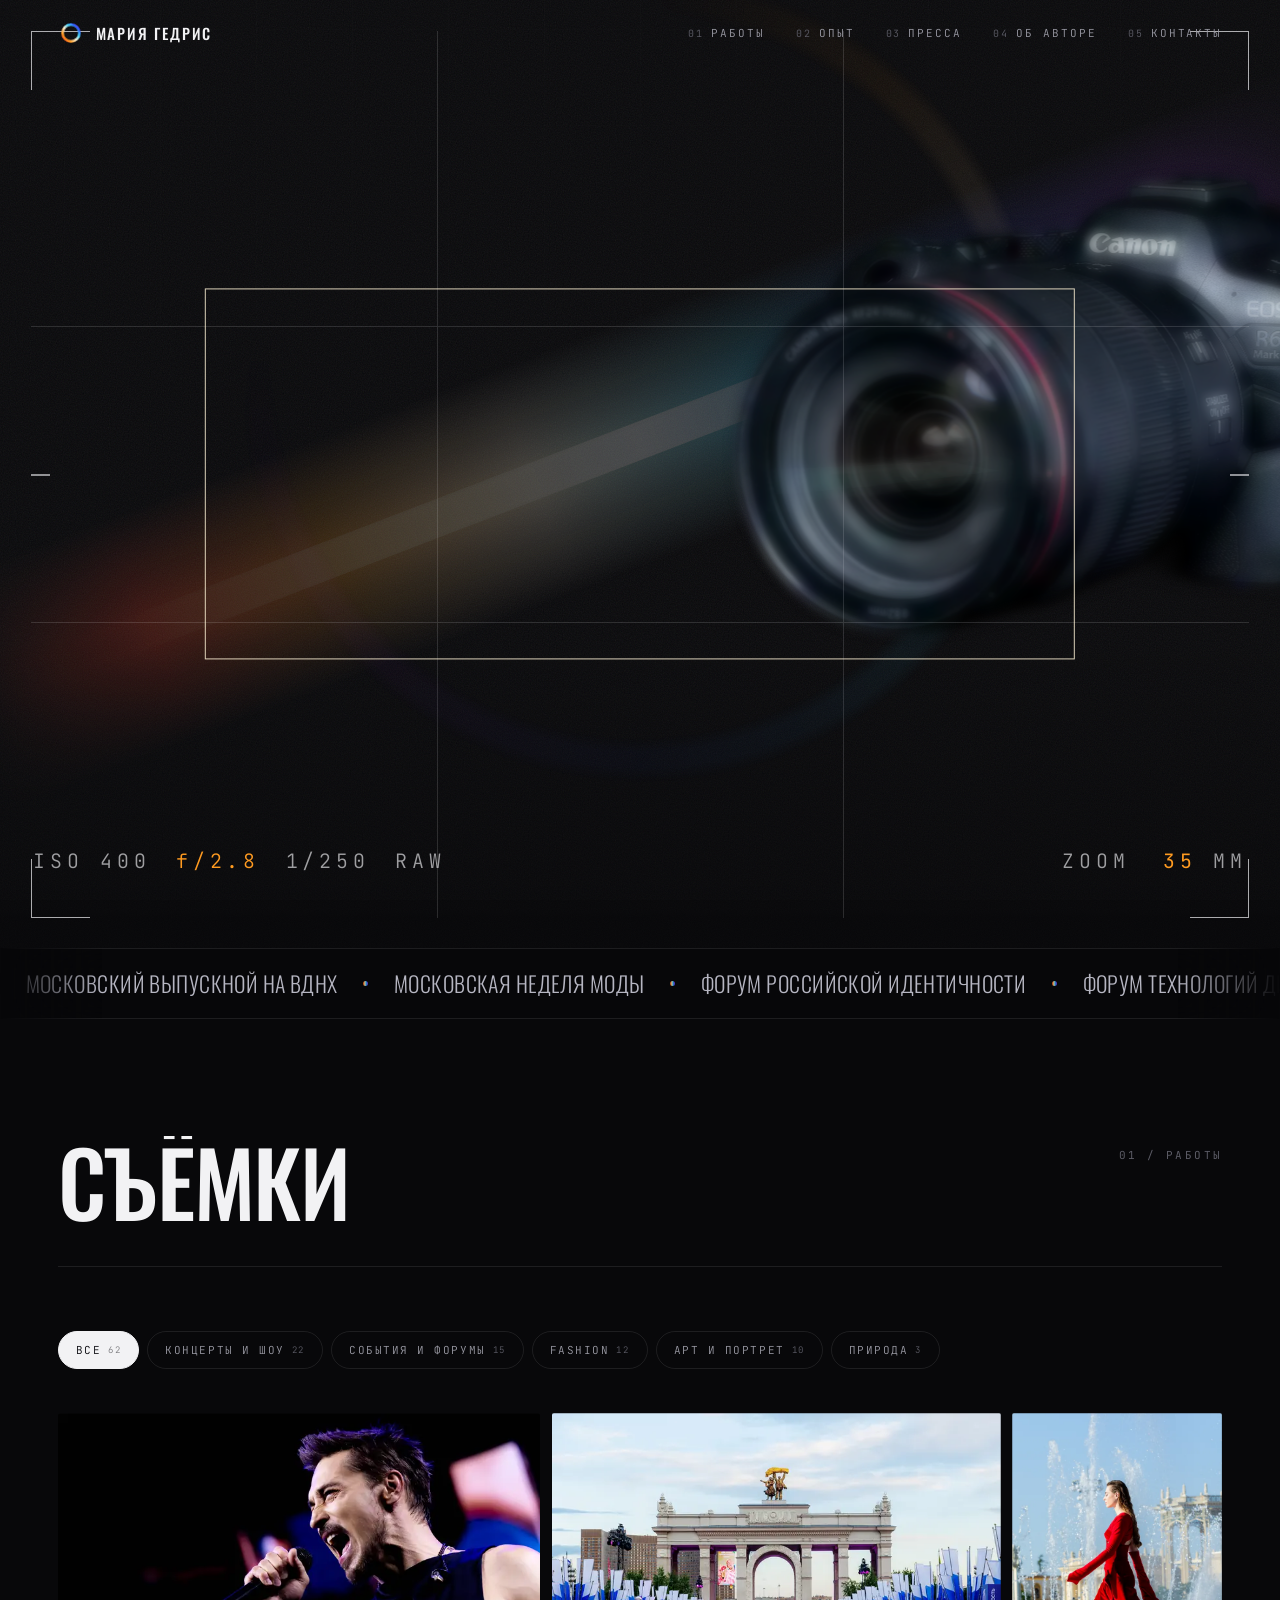
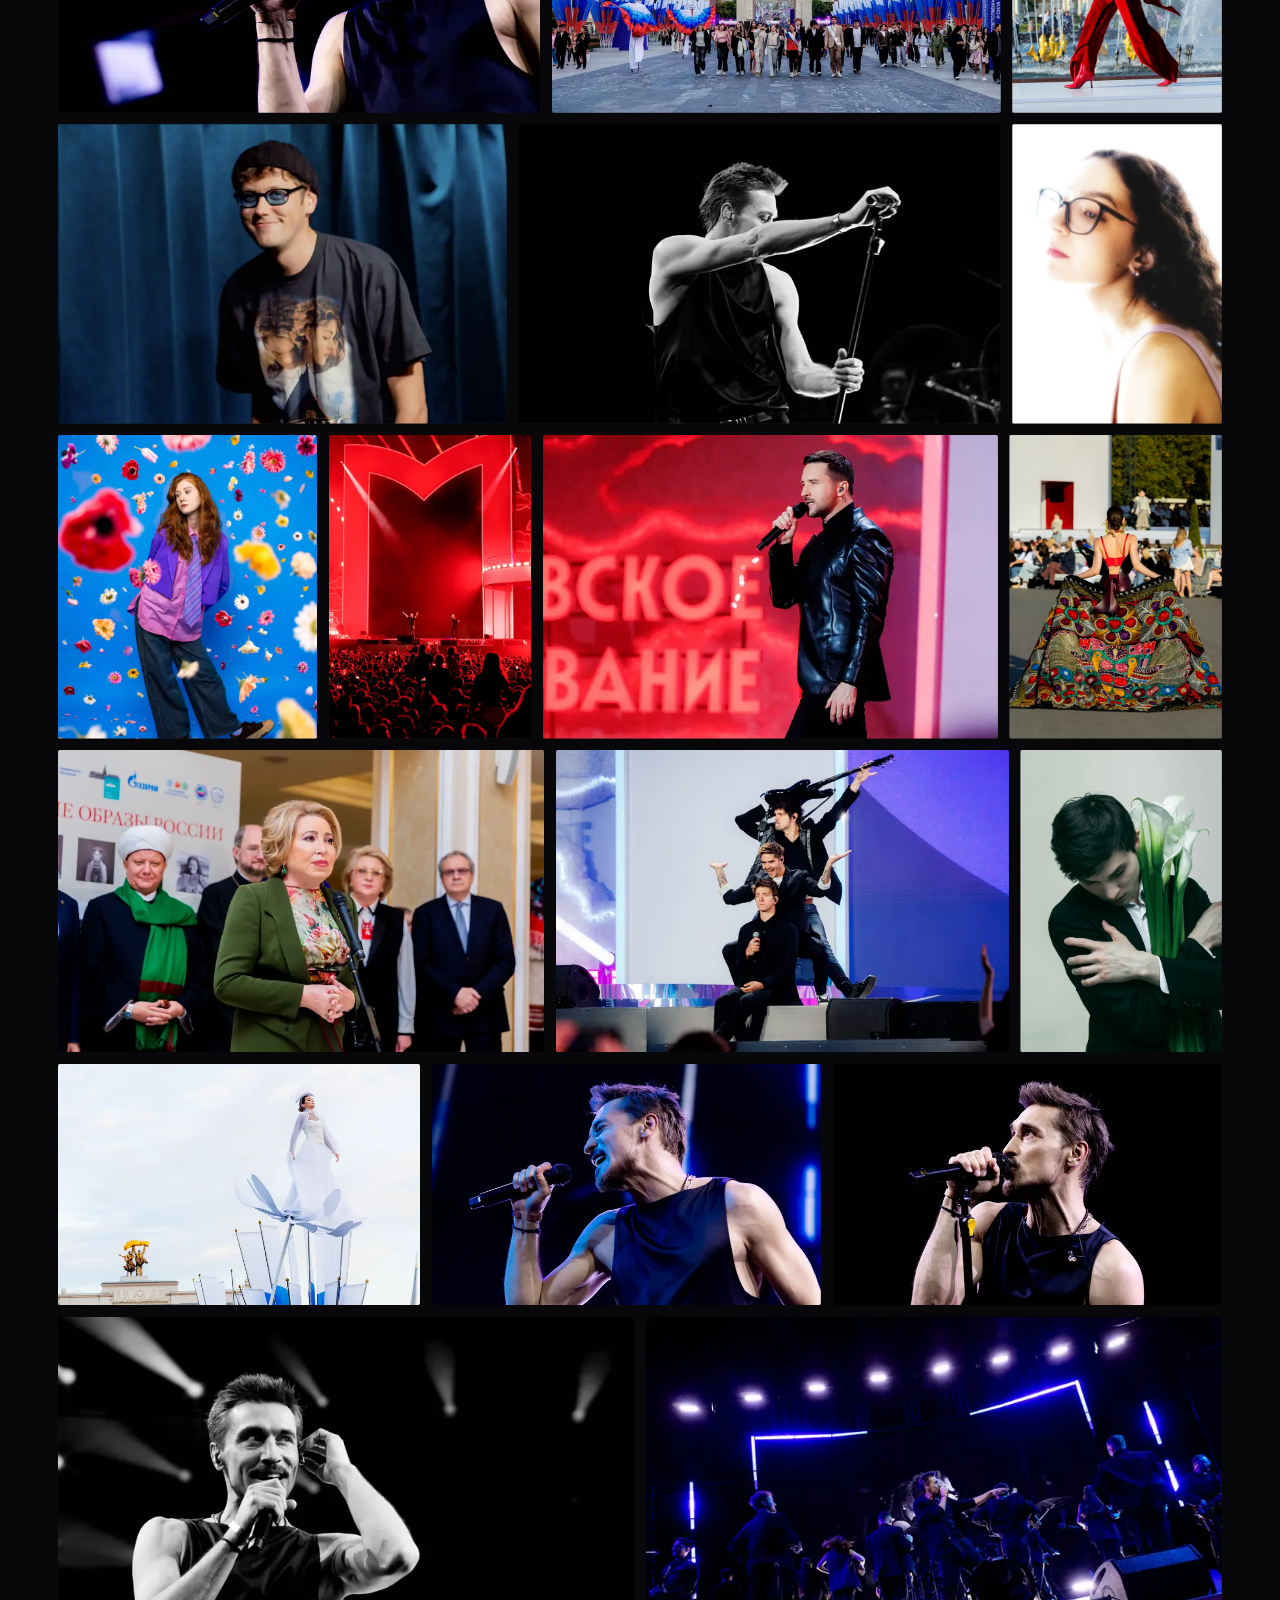
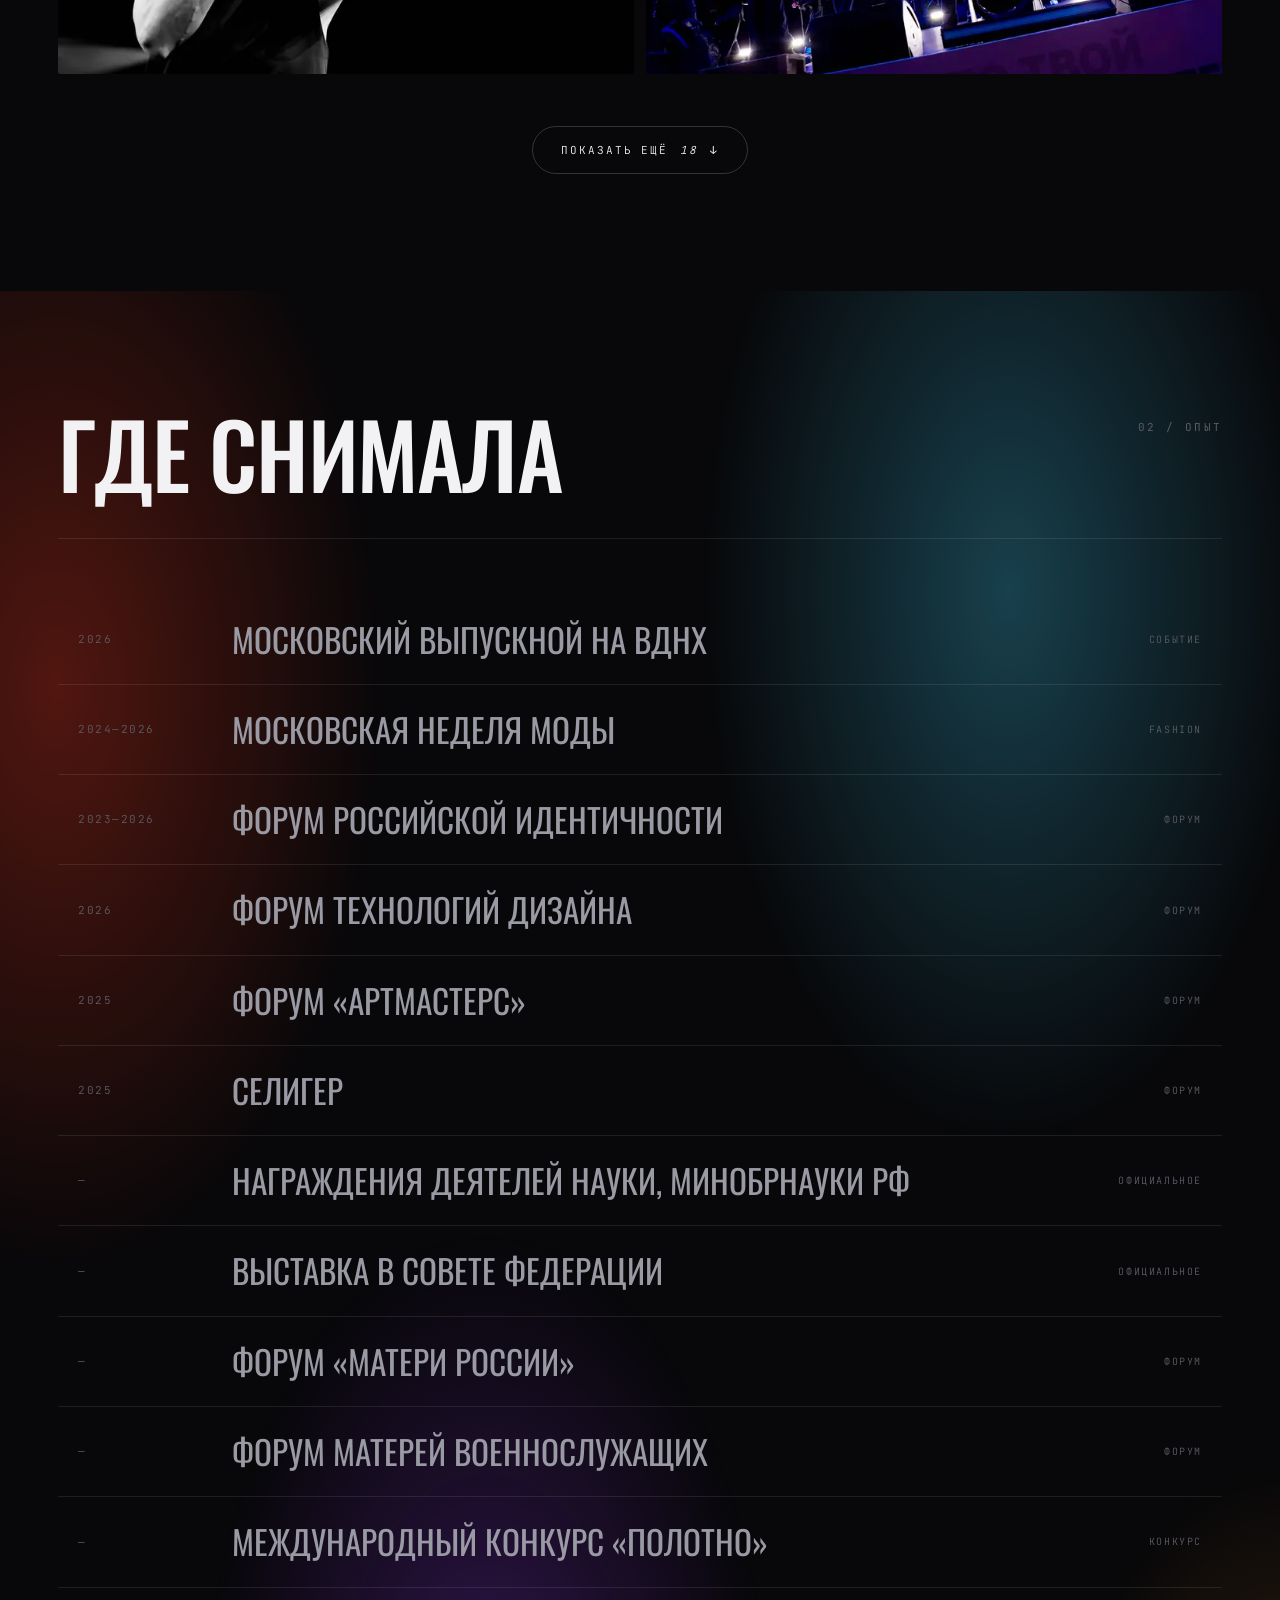
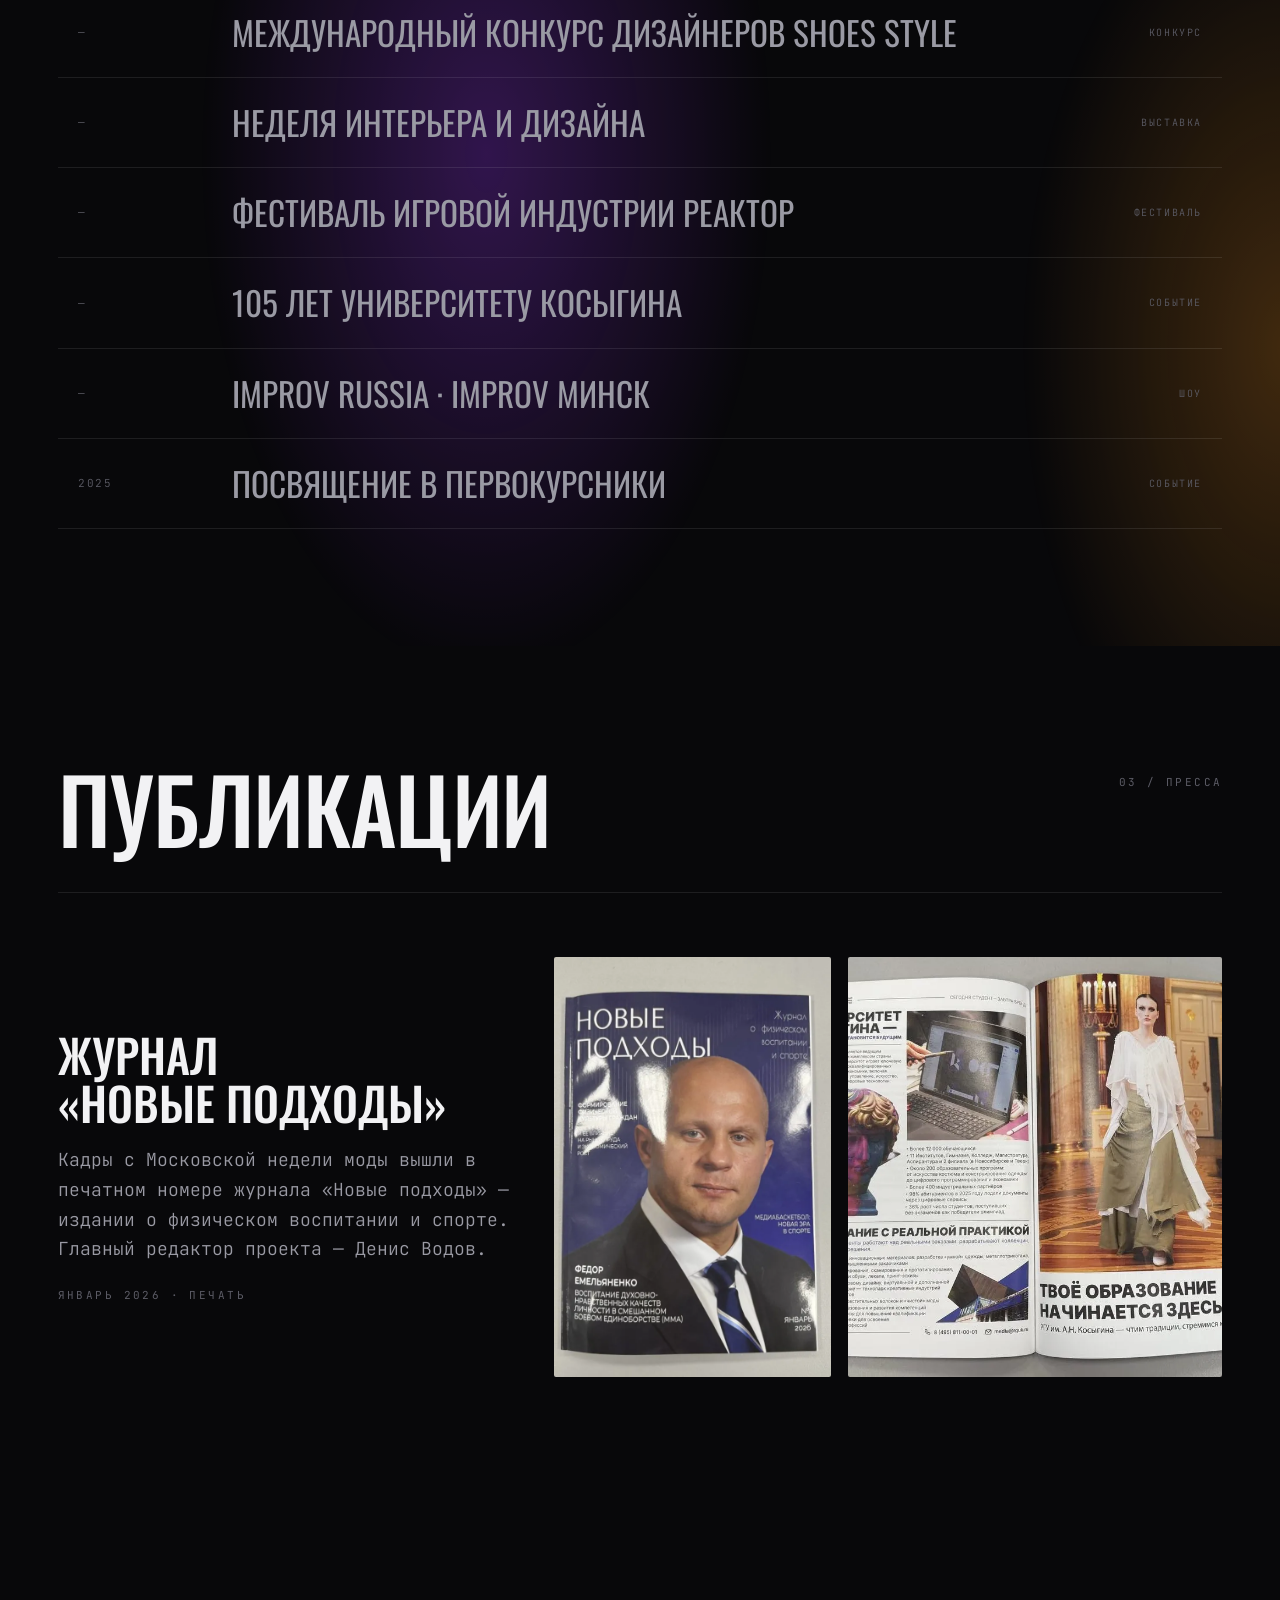
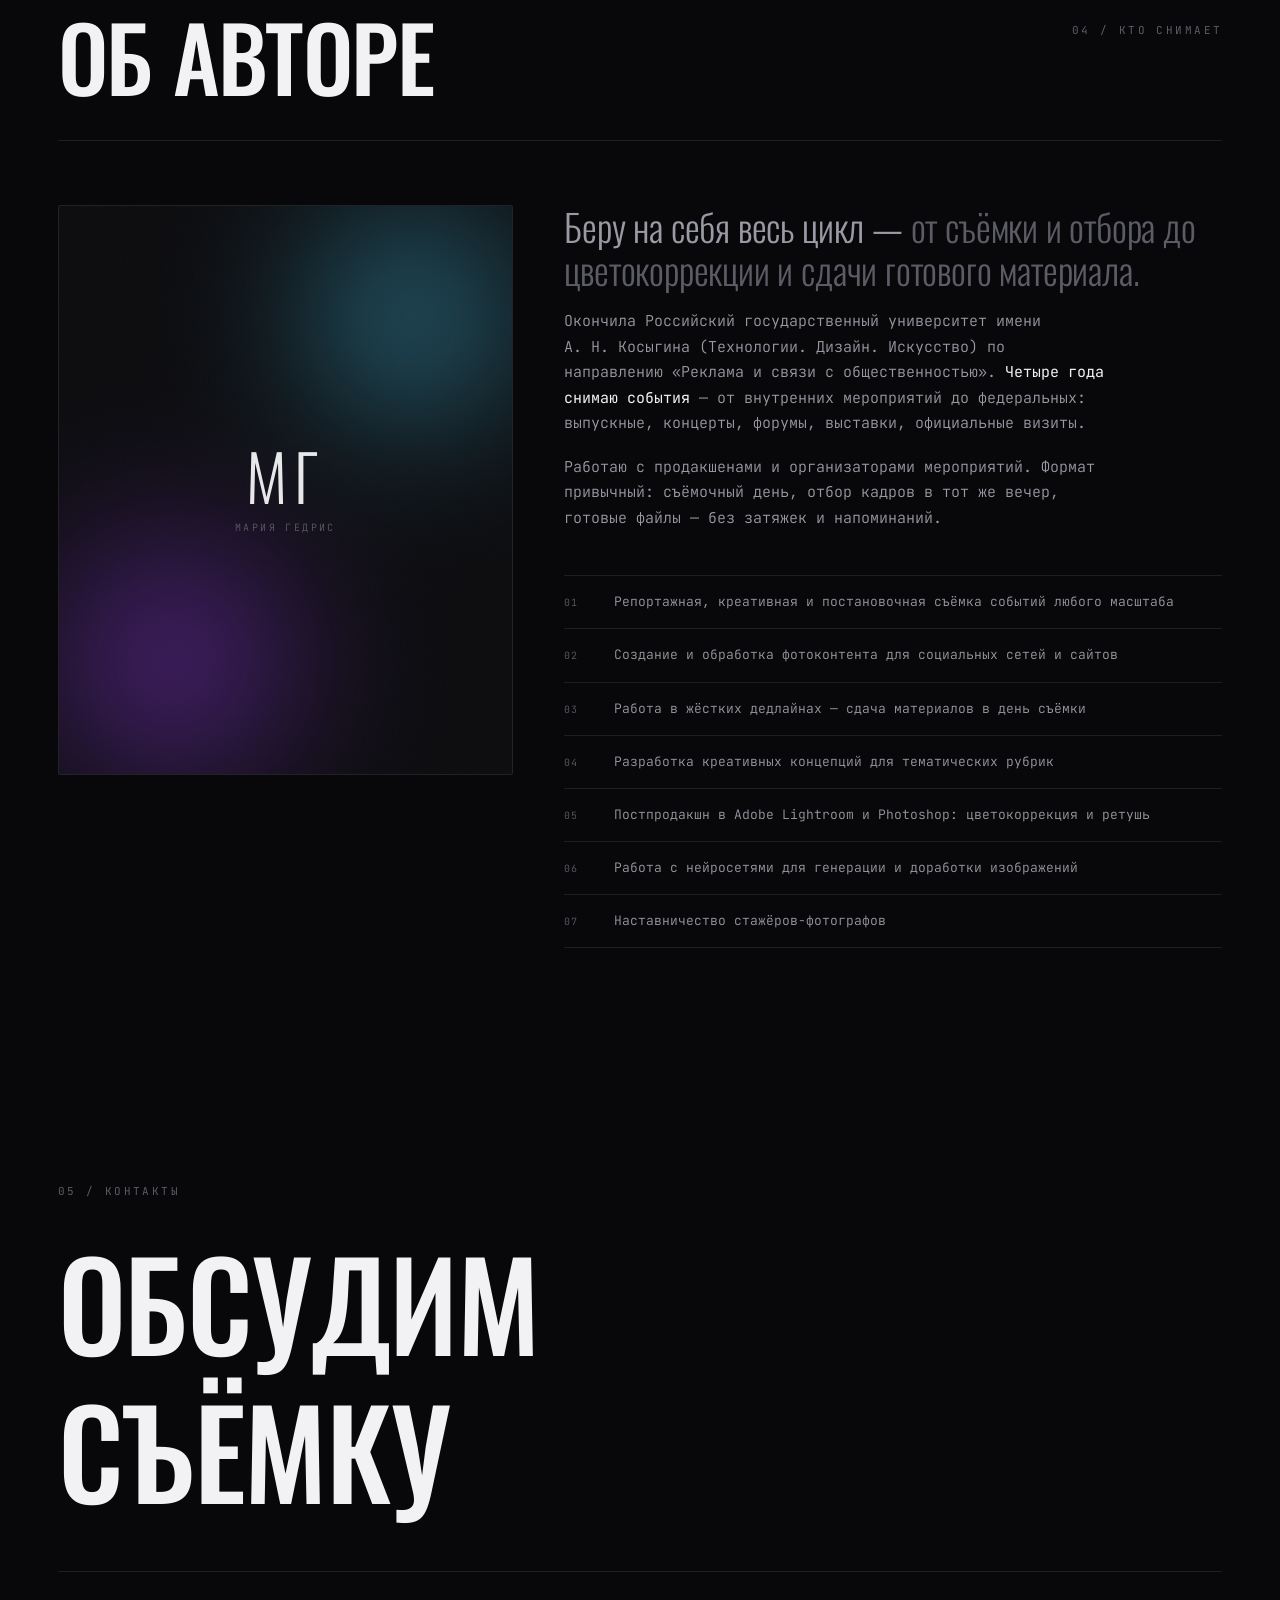
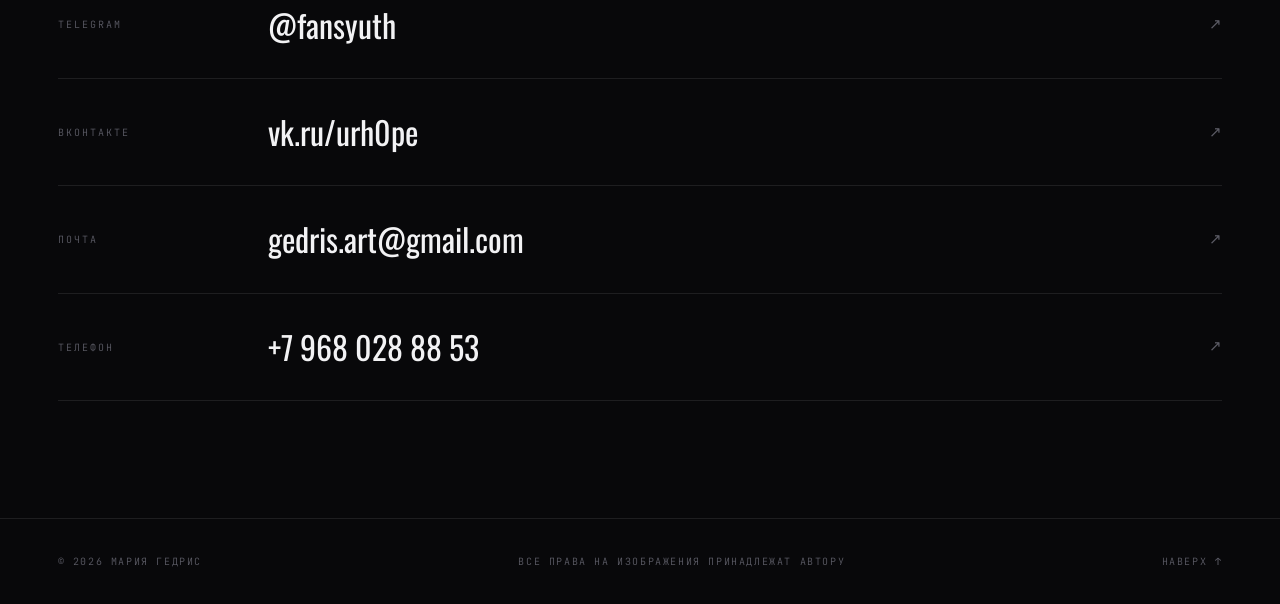
==== commit bdda4522: "Интро первого экрана: сетка видоискателя, отъезд трансфокатором и разлёт реквизита Пролёт камеры сле" ====
--- a/index.html
+++ b/index.html
@@ -131,11 +131,59 @@
     </div>
 
     <div class="stage" id="stage" aria-hidden="true">
-      <span class="cloud"></span>
-      <div class="cam-wrap">
-        <img class="cam" src="assets/img/gear/camera.webp" alt=""
-             width="1257" height="883" decoding="async" fetchpriority="high">
-      </div>
+
+      <!-- кадр 16:9 по центру экрана: в нём та же раскладка, что в утверждённом рендере -->
+      <div class="frame">
+        <span class="cloud"></span>
+        <div class="props">
+          <img class="prop p-flash" data-src="assets/img/gear/flash.webp" width="420" height="263" alt="" decoding="async" fetchpriority="low"
+               style="left:43.5cqw;top:2.5cqw;width:13.0cqw">
+          <img class="prop p-eneloop" data-src="assets/img/gear/eneloop.webp" width="420" height="294" alt="" decoding="async" fetchpriority="low"
+               style="left:66.0cqw;top:3.0cqw;width:10.0cqw">
+          <img class="prop p-reflector" data-src="assets/img/gear/reflector.webp" width="389" height="420" alt="" decoding="async" fetchpriority="low"
+               style="left:86.0cqw;top:3.5cqw;width:12.0cqw">
+          <img class="prop p-reader" data-src="assets/img/gear/reader.webp" width="420" height="252" alt="" decoding="async" fetchpriority="low"
+               style="left:12.0cqw;top:4.5cqw;width:8.0cqw">
+          <img class="prop p-charger" data-src="assets/img/gear/charger.webp" width="420" height="266" alt="" decoding="async" fetchpriority="low"
+               style="left:23.0cqw;top:3.0cqw;width:9.5cqw">
+          <img class="prop p-godox" data-src="assets/img/gear/godox.webp" width="420" height="379" alt="" decoding="async" fetchpriority="low"
+               style="left:83.0cqw;top:38.5cqw;width:13.5cqw">
+          <img class="prop p-filters" data-src="assets/img/gear/filters.webp" width="420" height="331" alt="" decoding="async" fetchpriority="low"
+               style="left:69.0cqw;top:45.0cqw;width:10.0cqw">
+          <img class="prop p-tele" data-src="assets/img/gear/tele.webp" width="420" height="245" alt="" decoding="async" fetchpriority="low"
+               style="left:46.0cqw;top:42.0cqw;width:18.0cqw">
+          <img class="prop p-pen" data-src="assets/img/gear/pen.webp" width="420" height="233" alt="" decoding="async" fetchpriority="low"
+               style="left:60.0cqw;top:47.5cqw;width:9.0cqw">
+          <img class="prop p-sd_sandisk" data-src="assets/img/gear/sd_sandisk.webp" width="416" height="420" alt="" decoding="async" fetchpriority="low"
+               style="left:57.0cqw;top:7.5cqw;width:5.0cqw">
+          <img class="prop p-sd_kingston" data-src="assets/img/gear/sd_kingston.webp" width="319" height="420" alt="" decoding="async" fetchpriority="low"
+               style="left:79.0cqw;top:5.5cqw;width:4.6cqw">
+          <img class="prop p-cf_lexar" data-src="assets/img/gear/cf_lexar.webp" width="420" height="305" alt="" decoding="async" fetchpriority="low"
+               style="left:40.0cqw;top:15.0cqw;width:5.6cqw">
+          <img class="prop p-battery" data-src="assets/img/gear/battery.webp" width="420" height="396" alt="" decoding="async" fetchpriority="low"
+               style="left:34.0cqw;top:6.0cqw;width:7.0cqw">
+        </div>
+        <div class="cam-wrap">
+          <!-- мягкая копия лежит снизу: резкость наводится проявлением
+               верхнего снимка, а не пересчётом размытия каждый кадр -->
+          <img class="cam-soft" src="assets/img/gear/camera-soft.webp" alt=""
+               width="1257" height="883" decoding="async" fetchpriority="high">
+          <img class="cam" src="assets/img/gear/camera.webp" alt=""
+               width="1257" height="883" decoding="async" fetchpriority="high">
+        </div>
+      </div>
+
+      <!-- видоискатель: рамка кадра, автофокус и показания -->
+      <div class="vf" id="vf">
+        <i class="vf-c c1"></i><i class="vf-c c2"></i><i class="vf-c c3"></i><i class="vf-c c4"></i>
+        <i class="vf-t t1"></i><i class="vf-t t2"></i>
+        <div class="vf-grid"><i></i><i></i><i></i><i></i></div>
+        <i class="vf-af"></i>
+        <div class="vf-read"><span>ISO&nbsp;400</span><span><u>f/2.8</u></span><span>1/250</span><span>RAW</span></div>
+        <div class="vf-focal">ZOOM&nbsp;&nbsp;<b id="vfFocal">70</b>&nbsp;MM</div>
+      </div>
+
+      <span class="shutter" id="shutter"></span>
     </div>
 
     <div class="wrap">
@@ -146,7 +194,6 @@
           <span class="ln"><i>Mariia</i></span>
           <span class="ln"><i>Gedris</i></span>
         </h1>
-        <span class="name-edge" id="nameEdge" aria-hidden="true"></span>
       </div>
 
       <p class="hero-sub">
--- a/assets/css/style.css
+++ b/assets/css/style.css
@@ -647,29 +647,14 @@
   62%, 100% { background-position: -55% 0; }
 }
 
-/* Имя открывается маской в следе летящей камеры: ширину маски
-   задаёт скрипт, поэтому кромка идёт ровно за передним краем корпуса. */
+/* Имя проявляется резкостью после затвора: расфокус снимает скрипт,
+   поэтому маска по ширине больше не нужна. */
 .name-box { position: relative; }
-.hero-name { clip-path: inset(0 100% 0 -2%); }
+.hero-name { opacity: 0; }
 body.is-lit .hero-name { animation: name-sweep 11s var(--ease-io) 1.2s infinite; }
 
-.name-edge {
-  position: absolute;
-  top: -2%;
-  left: 0;
-  width: 3px;
-  height: 104%;
-  border-radius: 2px;
-  background: var(--flare);
-  box-shadow: 0 0 26px 6px rgba(255, 255, 255, .35);
-  opacity: 0;
-  pointer-events: none;
-  will-change: transform, opacity;
-}
-
 @media (prefers-reduced-motion: reduce) {
-  .hero-name { clip-path: none !important; }
-  .name-edge { display: none; }
+  .hero-name { opacity: 1 !important; filter: none !important; }
 }
 @keyframes name-rise { to { transform: translateY(0); } }
 
@@ -789,64 +774,162 @@
 }
 @keyframes boot-pulse { 0%, 100% { opacity: .45; } 50% { opacity: 1; } }
 
-/* --- сцена с камерой --- */
+/* --- сцена: слой на весь первый экран --- */
 .stage {
   position: absolute;
-  /* выше текста: на пролёте корпус идёт поверх имени, как в референсе */
+  inset: 0;
+  /* выше текста: на отъезде корпус идёт поверх имени */
   z-index: 3;
-  right: 2vw;
-  top: 9%;
-  /* сцена ровно по кадру камеры — рисованного реквизита рядом больше нет */
-  width: min(43vw, 560px);
+  container-type: inline-size;
+  pointer-events: none;
+}
+/* Кадр 16:9 по центру экрана. Раскладка внутри задана в cqw ровно так же,
+   как в утверждённом рендере, поэтому композиция переносится один в один
+   и не разъезжается при смене высоты окна. */
+/* Кадр — сам себе контейнер: тогда камера и реквизит масштабируются
+   вместе и на широких экранах не разрастаются вслед за окном. */
+.stage .frame {
+  position: absolute;
+  left: 50%; top: 50svh;
+  transform: translate(-50%, -50%);
+  /* Меряем по окну, а не по секции: содержимое первого экрана бывает
+     выше 100svh, и кадр, отцентрованный по секции, уводил нижний ряд
+     предметов под линию сгиба. Множитель 96 — запас на поворот,
+     который раздувает габарит предмета. */
+  width: min(100cqw, 1600px, calc(96svh * 16 / 9));
+  aspect-ratio: 16 / 9;
+  container-type: inline-size;
+}
+
+.cam-wrap {
+  position: absolute;
+  /* правее и мельче, чем было: имя на сайте крупнее, чем в рендере,
+     и при 44cqw корпус накрывал хвост «GEDRIS» */
+  right: 1.5cqw; top: 12cqw;
+  width: 38cqw;
   aspect-ratio: 1257 / 883;
-  perspective: 1400px;
-  pointer-events: none;
-}
-.stage .cam { width: 100%; height: auto; display: block; }
-
-.cam-wrap {
-  position: absolute;
-  left: 0; top: 0;
-  width: 100%;
-  aspect-ratio: 1257 / 883;
-  transform-style: preserve-3d;
+  transform-origin: 24% 58%;
   opacity: 0;
-  transform: translate3d(-52%, 0, 0) scale(1.5);
+  will-change: transform, opacity, filter;
+  z-index: 3;
+}
+.stage .cam,
+.stage .cam-soft { width: 100%; height: auto; display: block; }
+.stage .cam-soft {
+  position: absolute;
+  inset: 0;
+  /* постоянный радиус: он не пересчитывается на каждом кадре, в отличие
+     от анимированного фильтра, и снимает основную нагрузку с отъезда */
+  filter: blur(4px);
+}
+.stage .cam { position: relative; opacity: 0; }
+/* покачивание в покое: фотографию нельзя гнуть, поэтому только парение
+   и едва заметный наклон */
+body.is-flown .cam { animation: cam-idle 11s ease-in-out .4s infinite; }
+@keyframes cam-idle {
+  0%, 100% { transform: translateY(0) rotate(0deg); }
+  28%      { transform: translateY(-1.1cqw) rotate(.7deg); }
+  62%      { transform: translateY(.8cqw) rotate(-.5deg); }
+}
+
+/* --- реквизит: за камерой, но над именем --- */
+.props { position: absolute; inset: 0; z-index: 2; }
+.prop {
+  position: absolute;
+  height: auto;
+  opacity: 0;
   will-change: transform, opacity;
-  backface-visibility: hidden;
-}
-/* положение и разворот на пролёте задаёт скрипт */
-body.is-flown .cam { animation: cam-idle 13s ease-in-out .6s infinite; }
-/* фотографию нельзя крутить как плоский вектор — перспектива сразу выдаёт
-   подмену, поэтому в покое остаётся почти чистое парение */
-@keyframes cam-idle {
-  0%, 100% { transform: rotateY(0deg) rotateX(0deg) translateY(0); }
-  30%      { transform: rotateY(3deg) rotateX(-1deg) translateY(-7px); }
-  65%      { transform: rotateY(-2deg) rotateX(.8deg) translateY(5px); }
+}
+/* Тень появляется, когда предмет уже сел. На лету drop-shadow заставлял
+   пересобирать каждый из тринадцати слоёв на каждом кадре — кадр стоил
+   50мс вместо 33. В покое она ничего не стоит. */
+.prop.is-landed {
+  will-change: auto;
+  filter: drop-shadow(0 .8cqw 1.4cqw rgba(0, 0, 0, .55));
 }
 
 /* --- облако под камерой --- */
+/* Без filter: blur. Размытие на пятне 60x46cqw заставляло пересобирать
+   слой на каждом кадре, пока облако масштабируется, — а мягкость
+   и так даёт сам градиент, если довести его до нуля внутри бокса. */
 .cloud {
   position: absolute;
-  left: -14%; top: 14%;
-  width: 128%; height: 104%;
-  border-radius: 50%;
+  left: 44cqw; top: 2cqw;
+  width: 60cqw; height: 46cqw;
   opacity: 0;
-  transform: scale(.72);
-  filter: blur(38px);
+  transform: scale(.78);
+  z-index: 1;
   background:
-    radial-gradient(38% 44% at 30% 44%, rgba(255, 155, 33, .34), transparent 70%),
-    radial-gradient(42% 46% at 62% 58%, rgba(69, 214, 255, .32), transparent 72%),
-    radial-gradient(34% 40% at 78% 34%, rgba(160, 59, 255, .3), transparent 70%),
-    radial-gradient(30% 34% at 46% 74%, rgba(255, 59, 31, .22), transparent 70%);
-}
-body.is-flown .cloud { animation: cloud-in 1.4s var(--ease) .35s forwards, cloud-drift 22s ease-in-out 1.9s infinite; }
-@keyframes cloud-in { to { opacity: .9; transform: scale(1); } }
+    radial-gradient(34% 38% at 30% 44%, rgba(255, 155, 33, .30) 0%, rgba(255, 155, 33, 0) 62%),
+    radial-gradient(38% 40% at 62% 58%, rgba(69, 214, 255, .28) 0%, rgba(69, 214, 255, 0) 64%),
+    radial-gradient(40% 34% at 48% 30%, rgba(160, 59, 255, .24) 0%, rgba(160, 59, 255, 0) 66%),
+    radial-gradient(28% 30% at 46% 74%, rgba(255, 59, 31, .18) 0%, rgba(255, 59, 31, 0) 62%);
+  transition: opacity 1.1s var(--ease), transform 1.3s var(--ease);
+}
+body.is-clouded .cloud { opacity: .95; transform: scale(1); }
+body.is-flown .cloud { animation: cloud-drift 22s ease-in-out 2.4s infinite; }
 @keyframes cloud-drift {
   0%, 100% { transform: scale(1) translate3d(0, 0, 0); }
-  50%      { transform: scale(1.09) translate3d(2.5%, -2%, 0); }
-}
-
+  50%      { transform: scale(1.08) translate3d(2.5%, -2%, 0); }
+}
+
+/* --- видоискатель --- */
+.vf {
+  position: absolute;
+  inset: 0;
+  z-index: 4;
+  opacity: 0;
+  transition: opacity .5s linear;
+}
+body.is-framing .vf { opacity: 1; }
+.vf-c { position: absolute; width: 4.6cqw; height: 4.6cqw; border: 1.5px solid rgba(236, 236, 239, .72); }
+.vf .c1 { left: 2.4cqw; top: 2.4cqw; border-right: 0; border-bottom: 0; }
+.vf .c2 { right: 2.4cqw; top: 2.4cqw; border-left: 0; border-bottom: 0; }
+.vf .c3 { left: 2.4cqw; bottom: 2.4cqw; border-right: 0; border-top: 0; }
+.vf .c4 { right: 2.4cqw; bottom: 2.4cqw; border-left: 0; border-top: 0; }
+.vf-t { position: absolute; top: 50%; width: 1.5cqw; height: 1.5px; background: rgba(236, 236, 239, .6); }
+.vf .t1 { left: 2.4cqw; }
+.vf .t2 { right: 2.4cqw; }
+.vf-grid { position: absolute; inset: 2.4cqw; opacity: .16; }
+.vf-grid i { position: absolute; background: rgba(236, 236, 239, .9); }
+.vf-grid i:nth-child(1) { left: 33.33%; top: 0; bottom: 0; width: 1px; }
+.vf-grid i:nth-child(2) { left: 66.66%; top: 0; bottom: 0; width: 1px; }
+.vf-grid i:nth-child(3) { top: 33.33%; left: 0; right: 0; height: 1px; }
+.vf-grid i:nth-child(4) { top: 66.66%; left: 0; right: 0; height: 1px; }
+.vf-af {
+  position: absolute;
+  left: 50%; top: 50%;
+  width: 68cqw; height: 29cqw;
+  transform: translate(-50%, -50%);
+  border: 1.5px solid rgba(255, 244, 214, .85);
+  transition: border-color .2s linear, box-shadow .2s linear;
+}
+body.is-locked .vf-af {
+  border-color: var(--f-cyan);
+  box-shadow: 0 0 0 1px rgba(69, 214, 255, .3), 0 0 2.4cqw rgba(69, 214, 255, .28);
+}
+.vf-read, .vf-focal {
+  position: absolute;
+  bottom: 5.4cqw;
+  font-family: var(--mono);
+  font-size: max(10px, 1.55cqw);
+  letter-spacing: .24em;
+  color: rgba(236, 236, 239, .66);
+}
+.vf-read { left: 2.6cqw; display: flex; gap: 2cqw; }
+.vf-read u { text-decoration: none; color: var(--f-amber); }
+.vf-focal { right: 2.6cqw; }
+.vf-focal b { font-weight: 400; color: var(--f-amber); font-variant-numeric: tabular-nums; }
+
+/* --- затвор --- */
+.shutter {
+  position: absolute;
+  inset: 0;
+  z-index: 5;
+  background: #000;
+  opacity: 0;
+  pointer-events: none;
+}
 
 /* --- вход остального содержимого первого экрана --- */
 .hero-kicker, .hero-sub, .hero-meta {
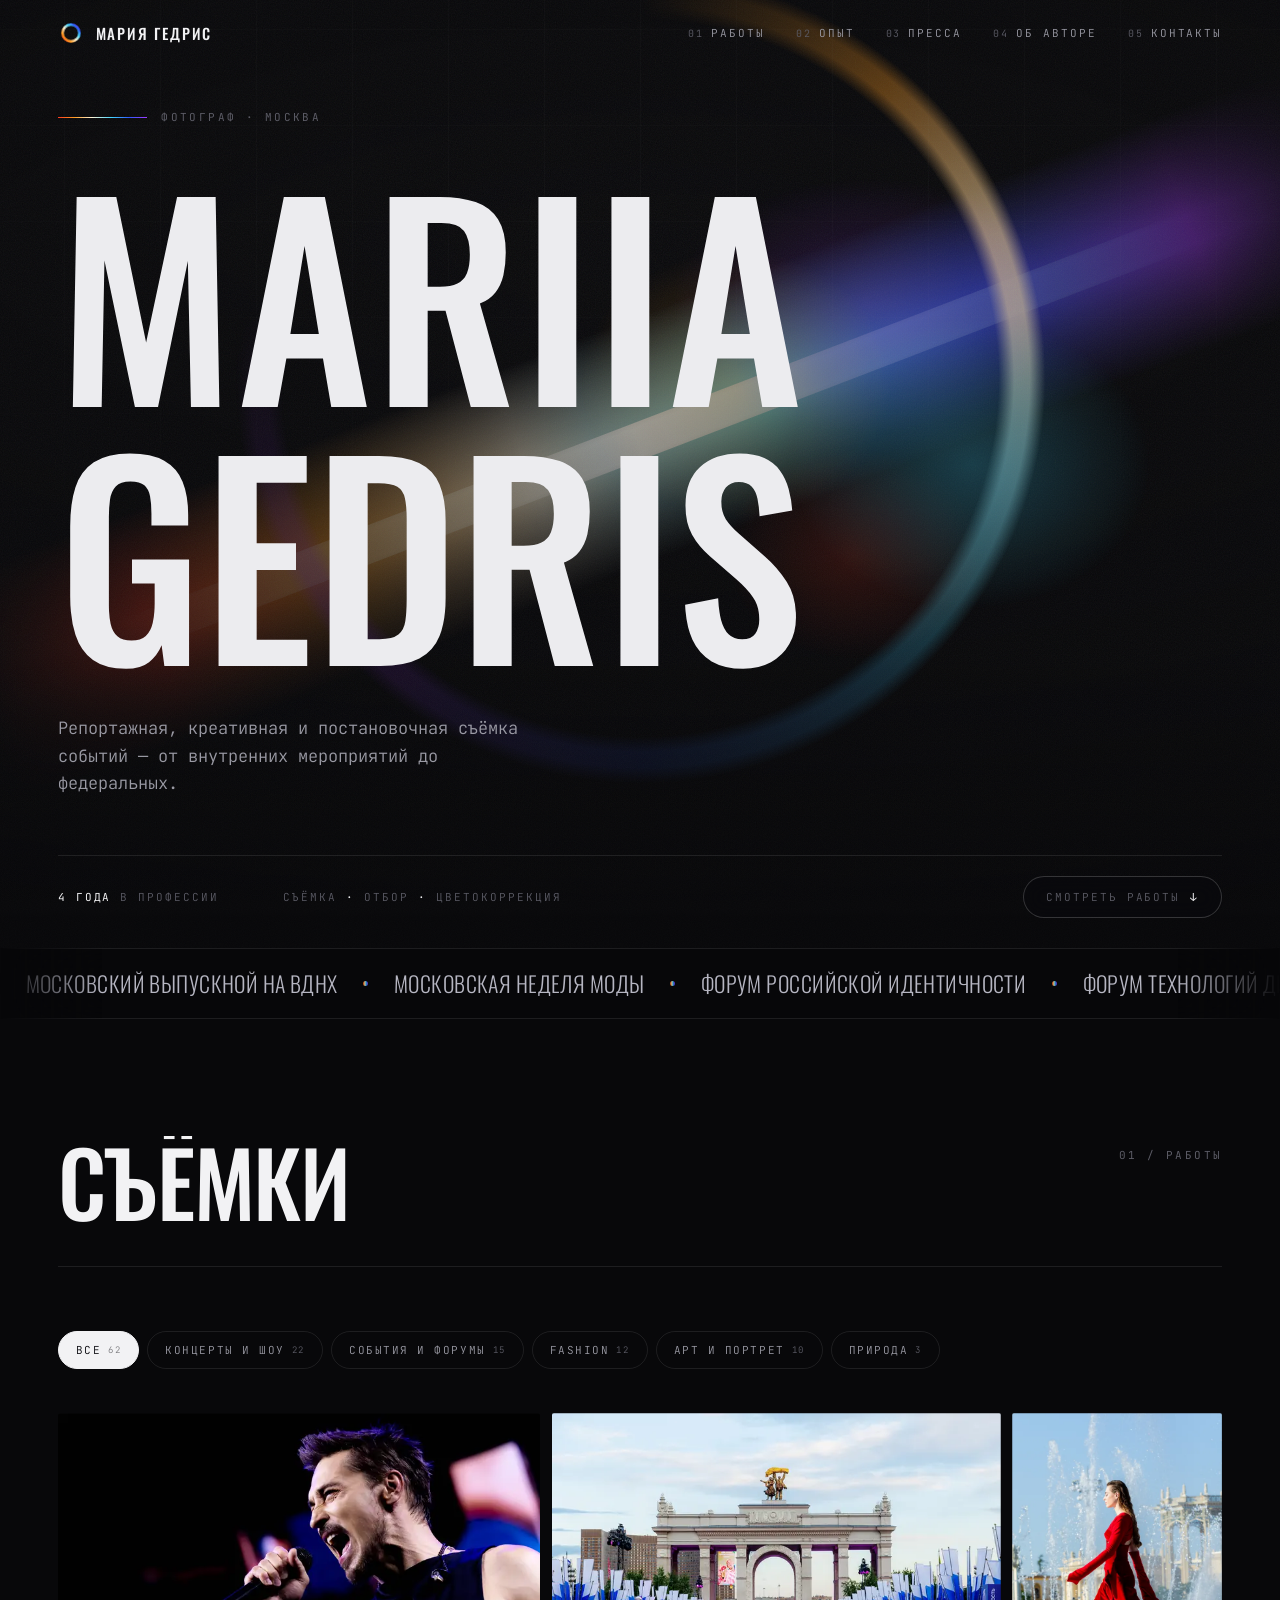
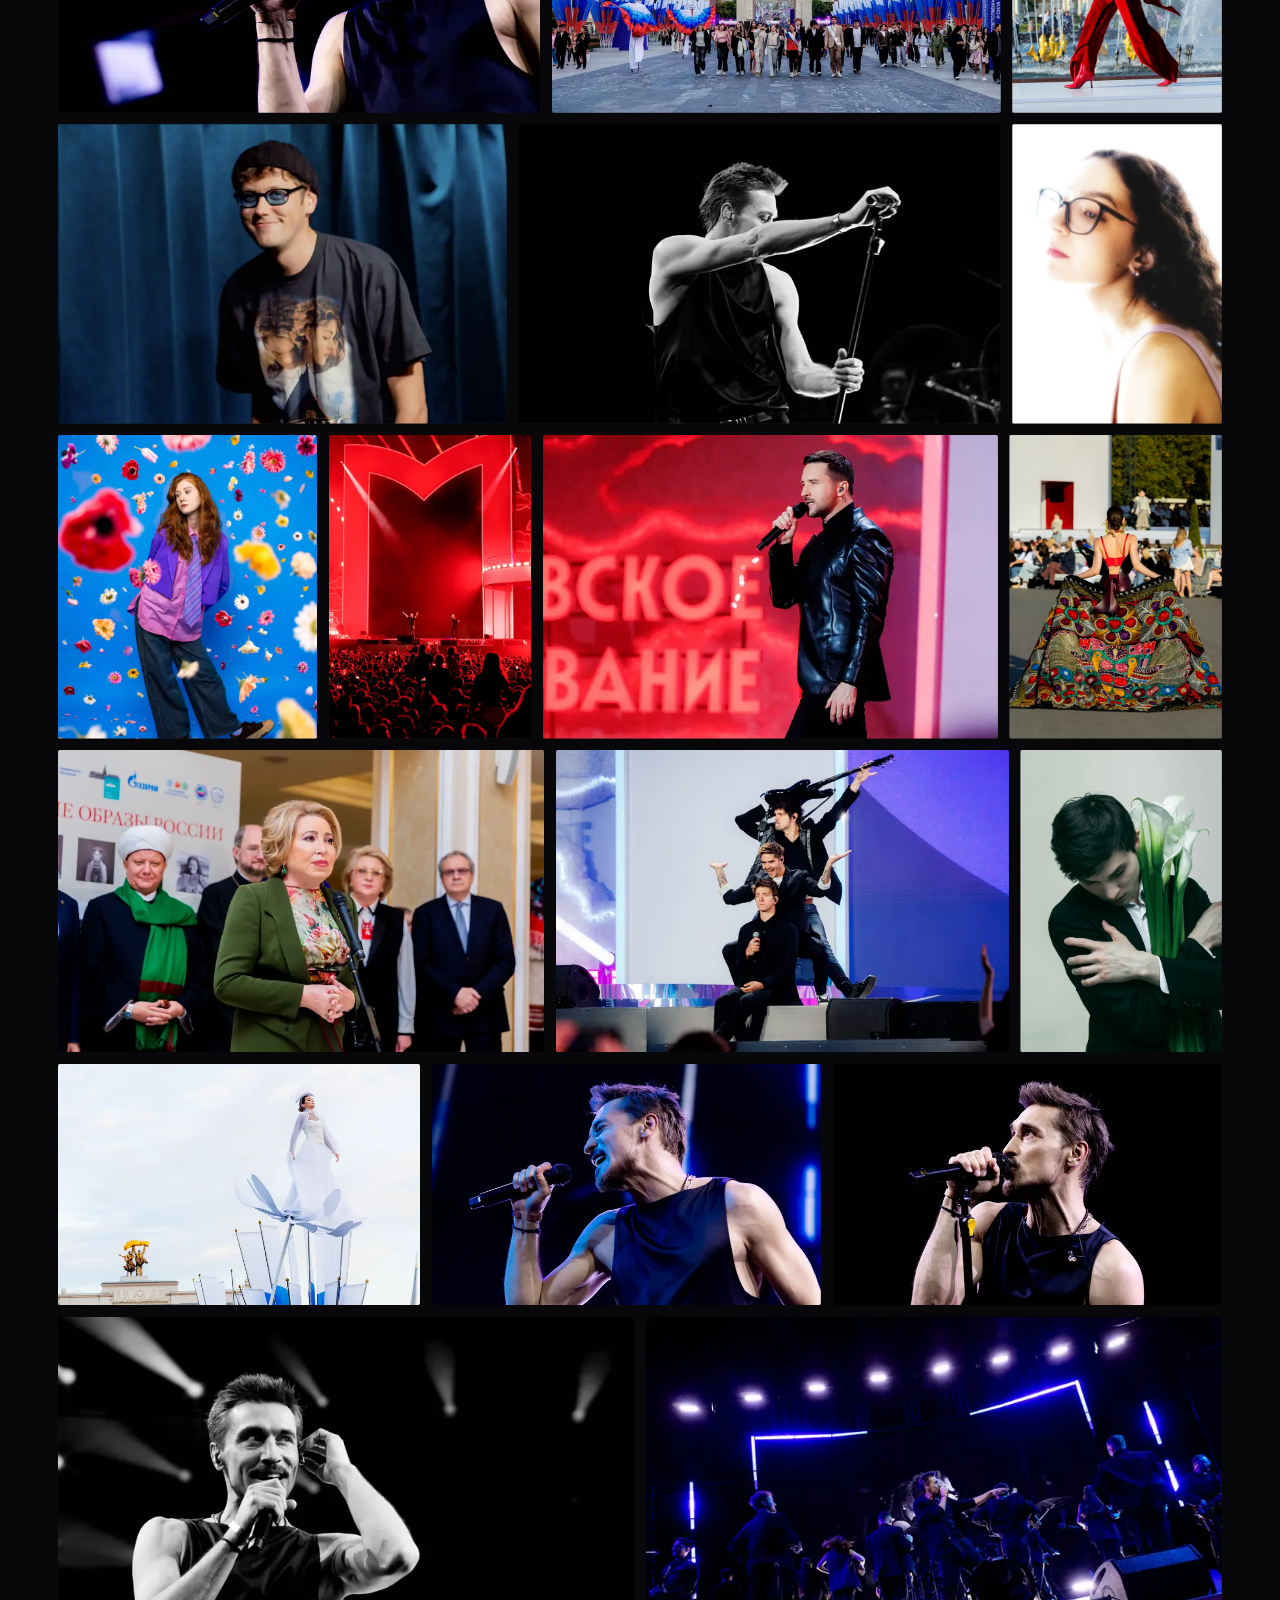
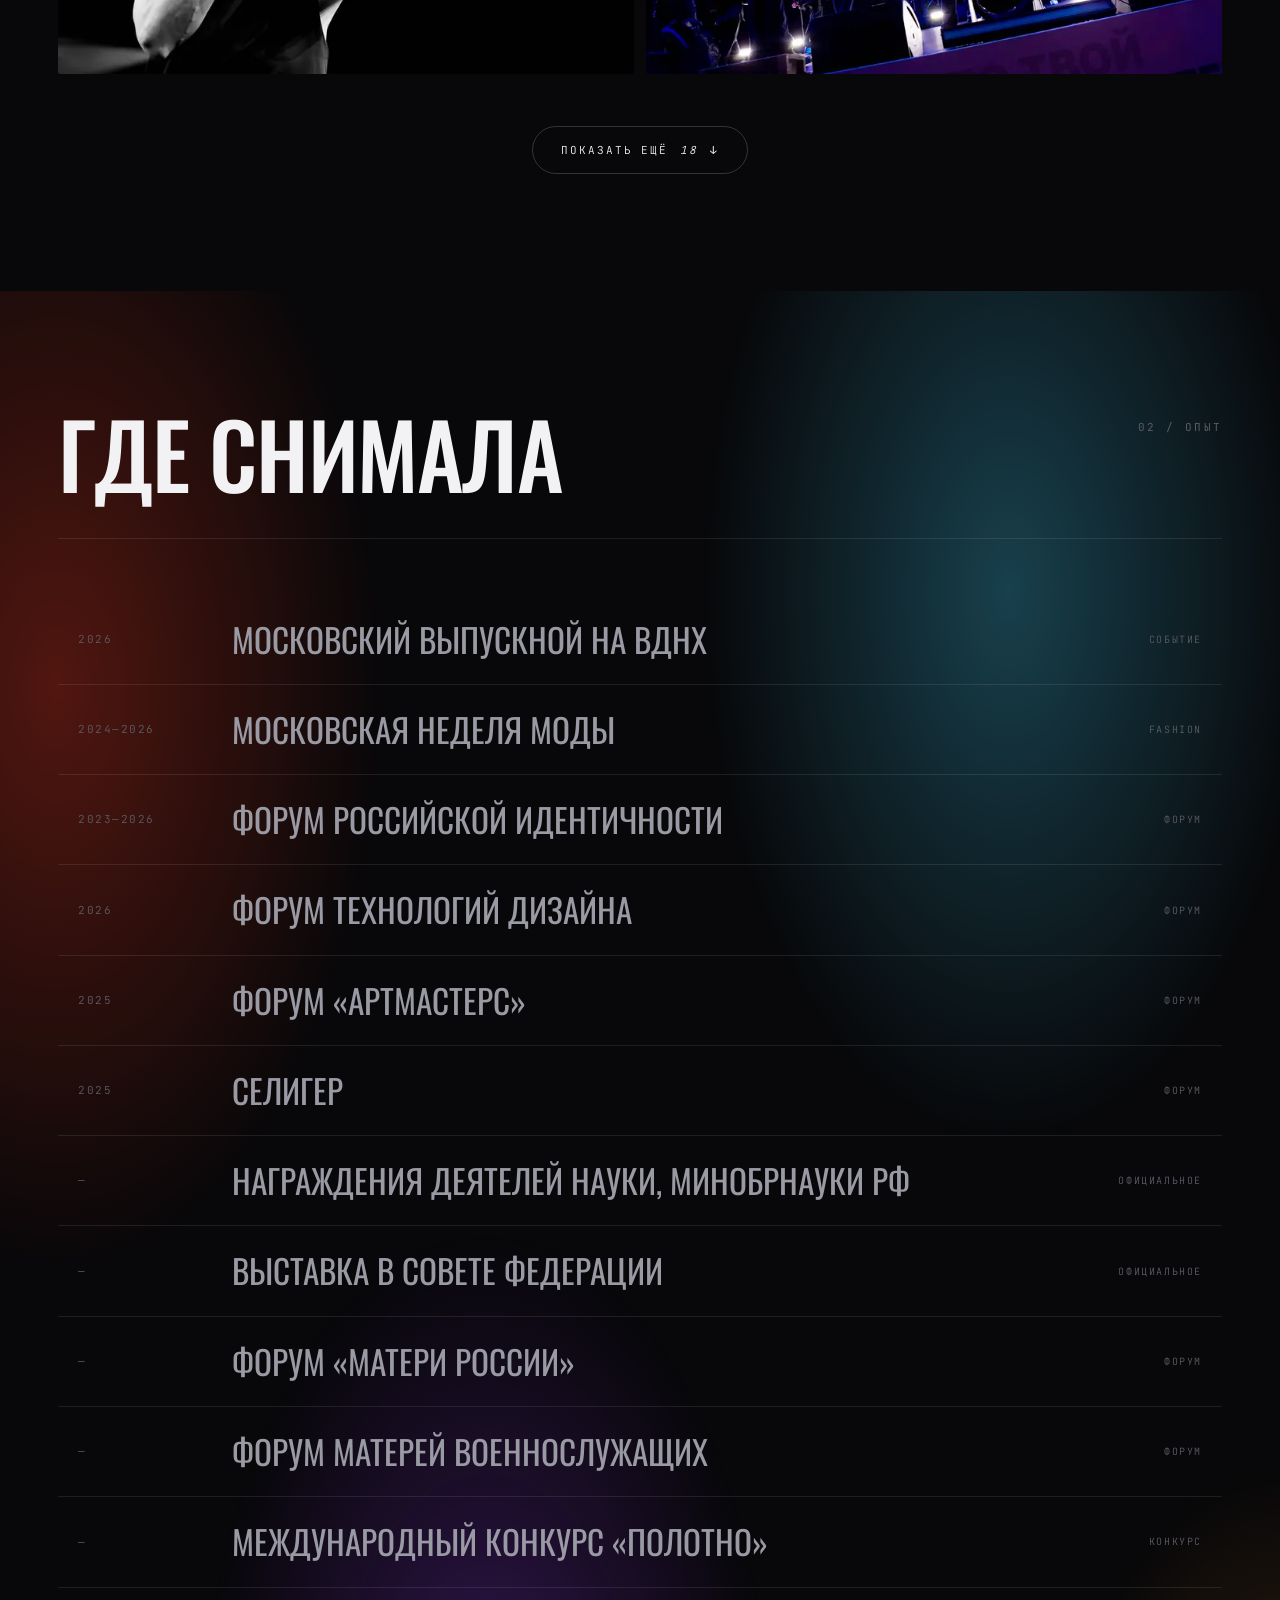
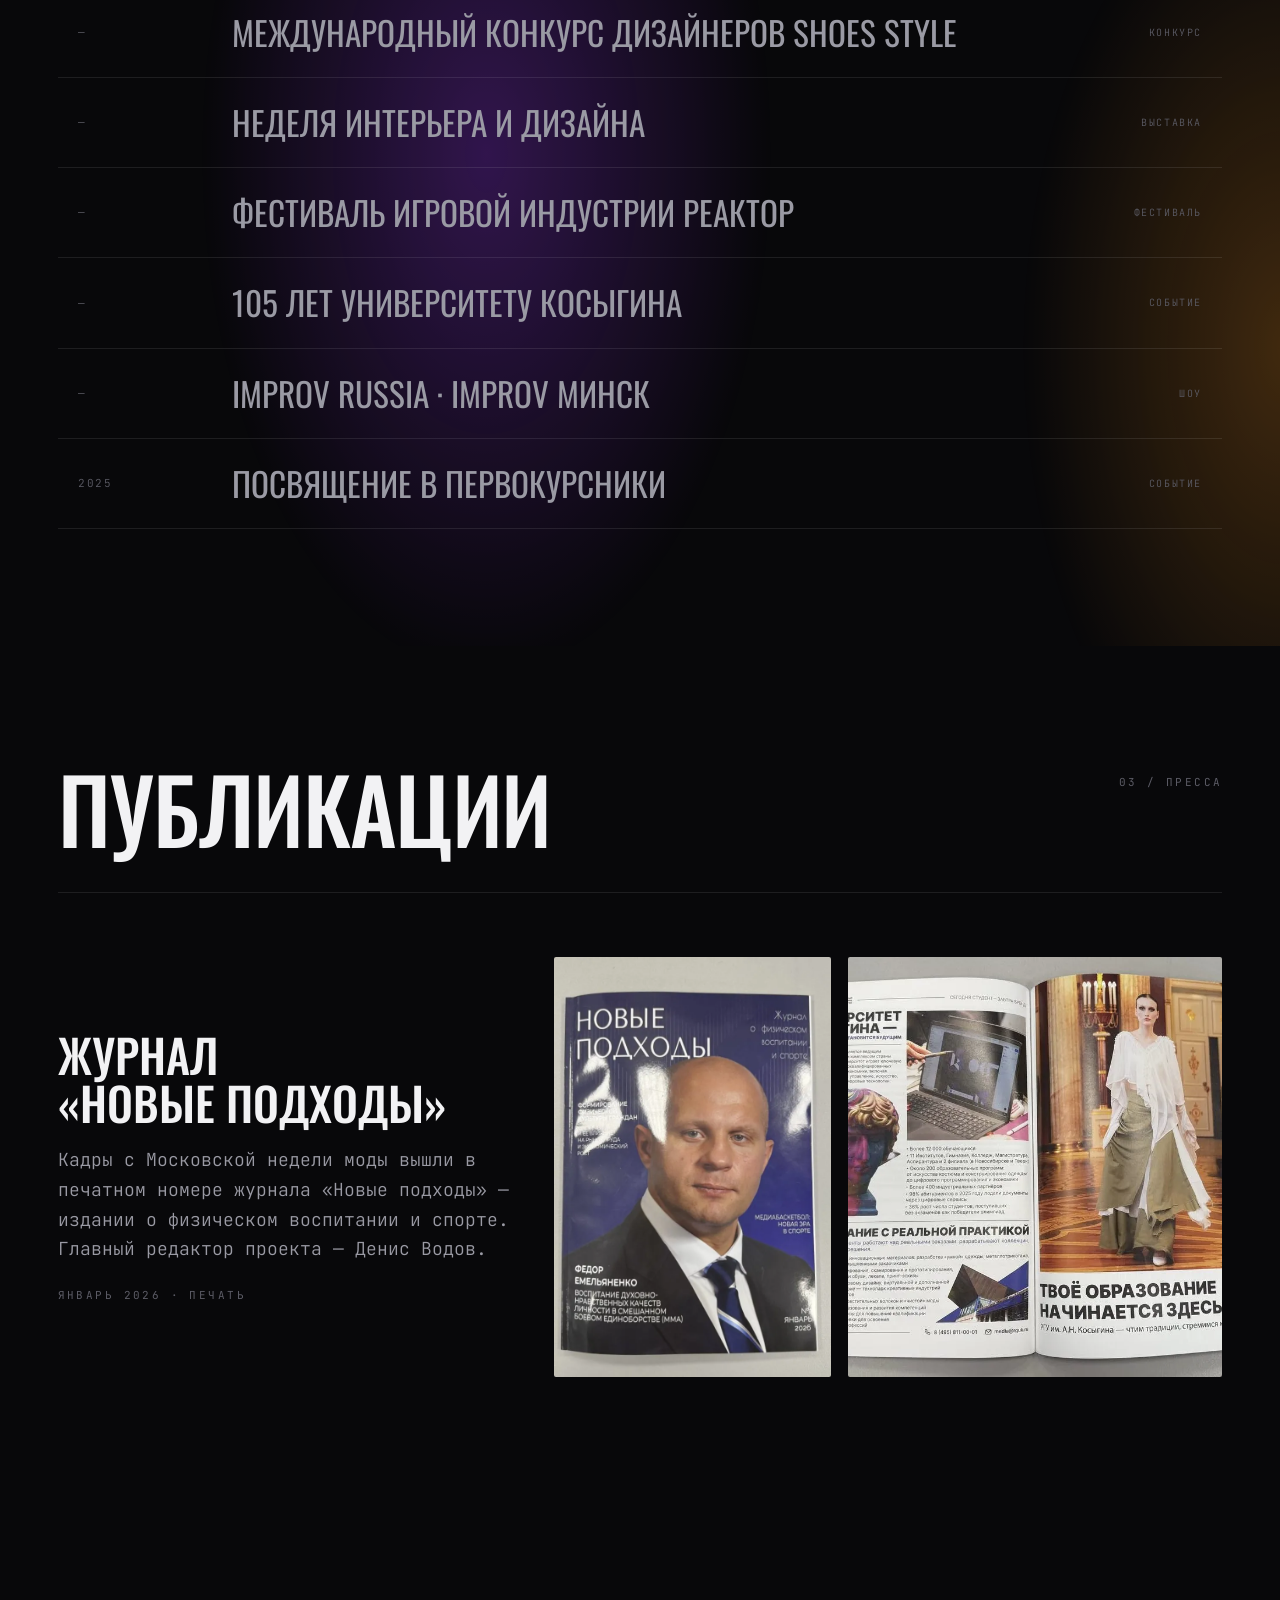
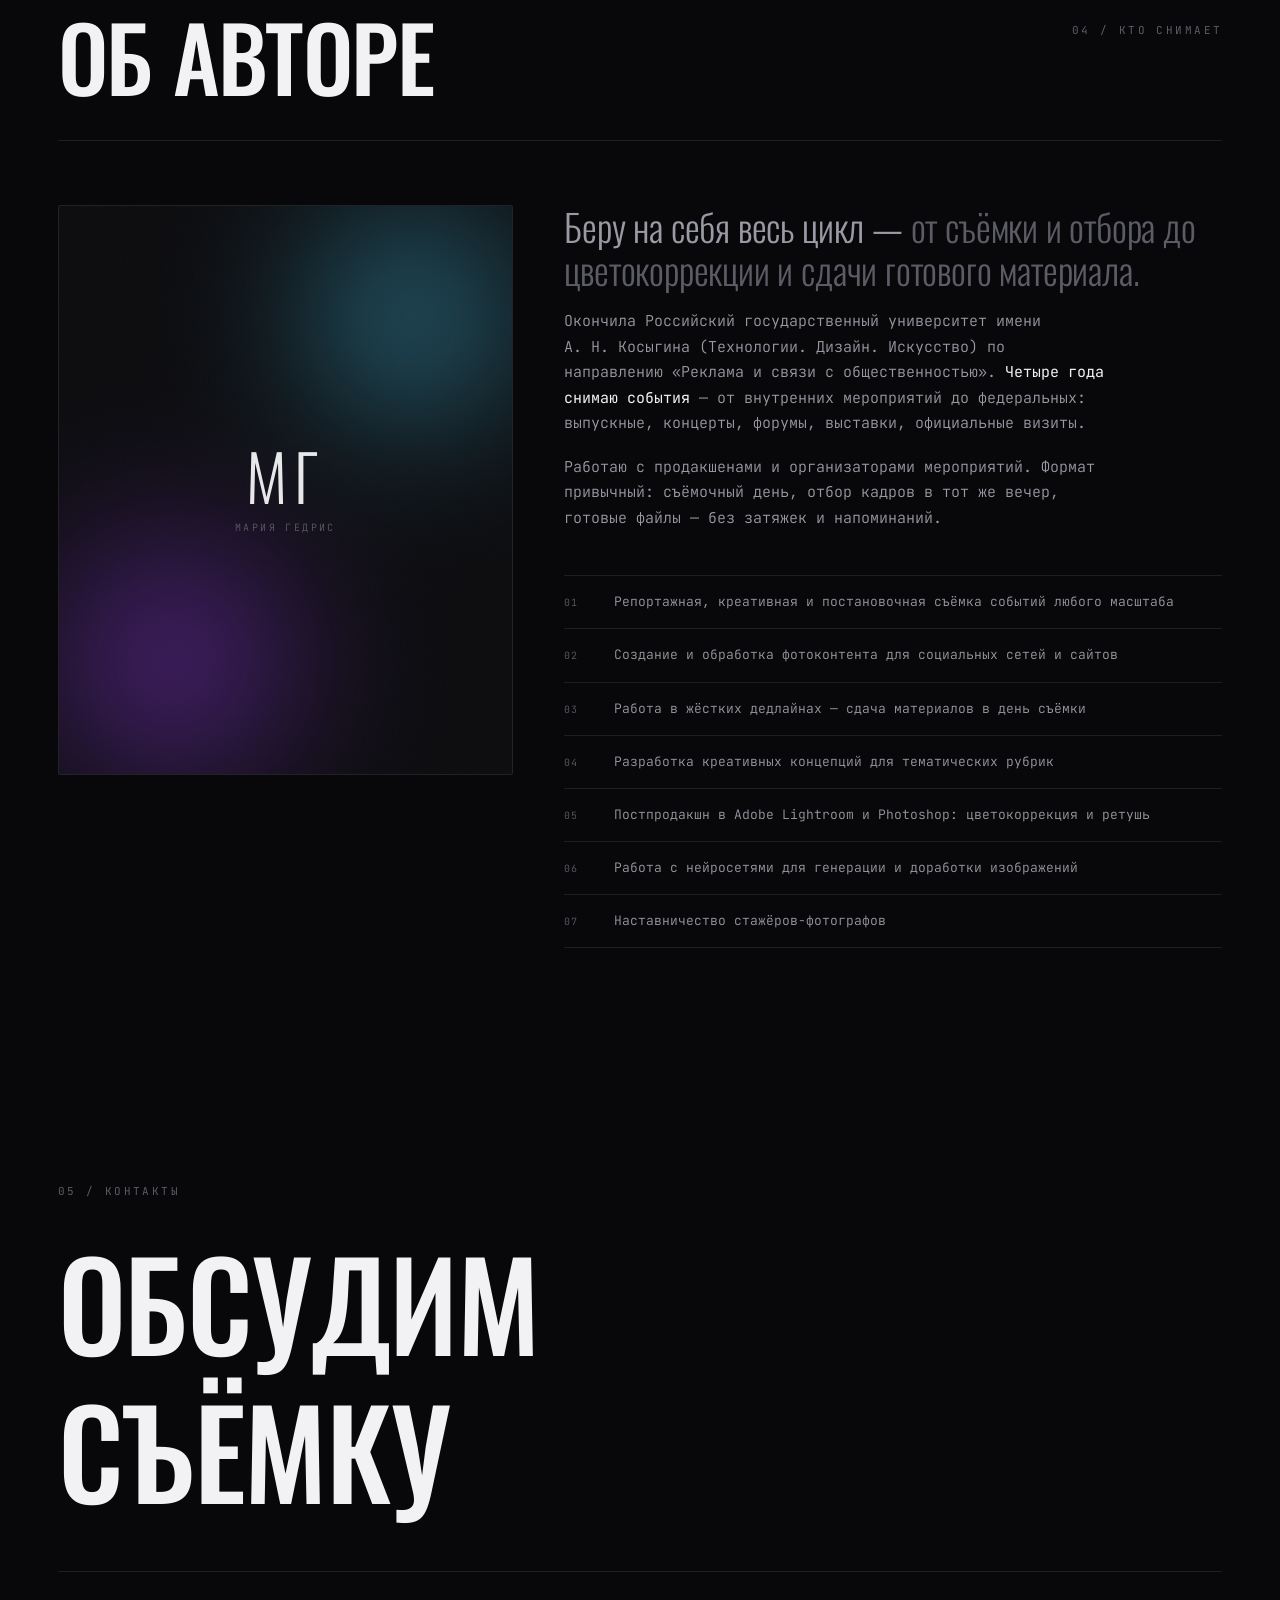
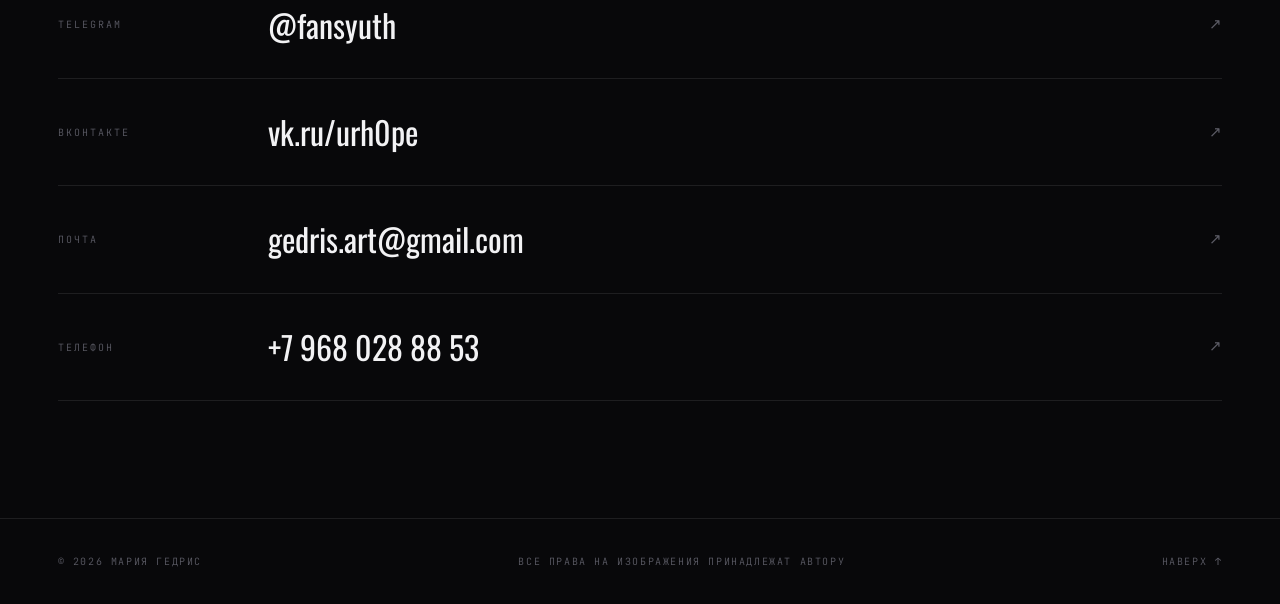
==== commit c83d64bc: "Возврат первого экрана к истокам: чёрный фон, блик и фонарик за курсором По правкам заказчицы: камер" ====
--- a/index.html
+++ b/index.html
@@ -72,6 +72,8 @@
   <p class="boot-txt">Мария Гедрис</p>
 </div>
 
+<u class="pointer-light" id="pointerLight" aria-hidden="true"></u>
+
 <div class="bg" id="bg" aria-hidden="true">
   <span class="bg-orb o1"></span>
   <span class="bg-orb o2"></span>
@@ -126,64 +128,11 @@
 
   <!-- ================= ПЕРВЫЙ ЭКРАН ================= -->
   <section class="hero">
-    <div class="flare-field hero-flare" aria-hidden="true">
-      <u class="pointer-light" id="pointerLight"></u>
-    </div>
-
+    <div class="flare-field hero-flare" aria-hidden="true"></div>
+
+    <!-- размытое пятно на месте, где раньше стояла камера -->
     <div class="stage" id="stage" aria-hidden="true">
-
-      <!-- кадр 16:9 по центру экрана: в нём та же раскладка, что в утверждённом рендере -->
-      <div class="frame">
-        <span class="cloud"></span>
-        <div class="props">
-          <img class="prop p-flash" data-src="assets/img/gear/flash.webp" width="420" height="263" alt="" decoding="async" fetchpriority="low"
-               style="left:43.5cqw;top:2.5cqw;width:13.0cqw">
-          <img class="prop p-eneloop" data-src="assets/img/gear/eneloop.webp" width="420" height="294" alt="" decoding="async" fetchpriority="low"
-               style="left:66.0cqw;top:3.0cqw;width:10.0cqw">
-          <img class="prop p-reflector" data-src="assets/img/gear/reflector.webp" width="389" height="420" alt="" decoding="async" fetchpriority="low"
-               style="left:86.0cqw;top:3.5cqw;width:12.0cqw">
-          <img class="prop p-reader" data-src="assets/img/gear/reader.webp" width="420" height="252" alt="" decoding="async" fetchpriority="low"
-               style="left:12.0cqw;top:4.5cqw;width:8.0cqw">
-          <img class="prop p-charger" data-src="assets/img/gear/charger.webp" width="420" height="266" alt="" decoding="async" fetchpriority="low"
-               style="left:23.0cqw;top:3.0cqw;width:9.5cqw">
-          <img class="prop p-godox" data-src="assets/img/gear/godox.webp" width="420" height="379" alt="" decoding="async" fetchpriority="low"
-               style="left:83.0cqw;top:38.5cqw;width:13.5cqw">
-          <img class="prop p-filters" data-src="assets/img/gear/filters.webp" width="420" height="331" alt="" decoding="async" fetchpriority="low"
-               style="left:69.0cqw;top:45.0cqw;width:10.0cqw">
-          <img class="prop p-tele" data-src="assets/img/gear/tele.webp" width="420" height="245" alt="" decoding="async" fetchpriority="low"
-               style="left:46.0cqw;top:42.0cqw;width:18.0cqw">
-          <img class="prop p-pen" data-src="assets/img/gear/pen.webp" width="420" height="233" alt="" decoding="async" fetchpriority="low"
-               style="left:60.0cqw;top:47.5cqw;width:9.0cqw">
-          <img class="prop p-sd_sandisk" data-src="assets/img/gear/sd_sandisk.webp" width="416" height="420" alt="" decoding="async" fetchpriority="low"
-               style="left:57.0cqw;top:7.5cqw;width:5.0cqw">
-          <img class="prop p-sd_kingston" data-src="assets/img/gear/sd_kingston.webp" width="319" height="420" alt="" decoding="async" fetchpriority="low"
-               style="left:79.0cqw;top:5.5cqw;width:4.6cqw">
-          <img class="prop p-cf_lexar" data-src="assets/img/gear/cf_lexar.webp" width="420" height="305" alt="" decoding="async" fetchpriority="low"
-               style="left:40.0cqw;top:15.0cqw;width:5.6cqw">
-          <img class="prop p-battery" data-src="assets/img/gear/battery.webp" width="420" height="396" alt="" decoding="async" fetchpriority="low"
-               style="left:34.0cqw;top:6.0cqw;width:7.0cqw">
-        </div>
-        <div class="cam-wrap">
-          <!-- мягкая копия лежит снизу: резкость наводится проявлением
-               верхнего снимка, а не пересчётом размытия каждый кадр -->
-          <img class="cam-soft" src="assets/img/gear/camera-soft.webp" alt=""
-               width="1257" height="883" decoding="async" fetchpriority="high">
-          <img class="cam" src="assets/img/gear/camera.webp" alt=""
-               width="1257" height="883" decoding="async" fetchpriority="high">
-        </div>
-      </div>
-
-      <!-- видоискатель: рамка кадра, автофокус и показания -->
-      <div class="vf" id="vf">
-        <i class="vf-c c1"></i><i class="vf-c c2"></i><i class="vf-c c3"></i><i class="vf-c c4"></i>
-        <i class="vf-t t1"></i><i class="vf-t t2"></i>
-        <div class="vf-grid"><i></i><i></i><i></i><i></i></div>
-        <i class="vf-af"></i>
-        <div class="vf-read"><span>ISO&nbsp;400</span><span><u>f/2.8</u></span><span>1/250</span><span>RAW</span></div>
-        <div class="vf-focal">ZOOM&nbsp;&nbsp;<b id="vfFocal">70</b>&nbsp;MM</div>
-      </div>
-
-      <span class="shutter" id="shutter"></span>
+      <span class="cloud"></span>
     </div>
 
     <div class="wrap">
--- a/assets/css/style.css
+++ b/assets/css/style.css
@@ -323,6 +323,10 @@
     linear-gradient(180deg, rgba(8,8,10,.3) 0%, rgba(8,8,10,.12) 26%, rgba(8,8,10,.6) 100%);
 }
 
+/* Правило body.is-lit .bg > * перебивало здешнюю непрозрачность по
+   специфичности, и зерно шло не на 0.05, а на единице — отсюда и была
+   жалоба на «очень много шума». Возвращаем ему свой вес. */
+body.is-lit .bg-noise { opacity: var(--grain); }
 .bg-noise {
   position: absolute;
   inset: -50%;
@@ -345,25 +349,30 @@
   pointer-events: none;
   z-index: 0;
 }
-.flare-field u.pointer-light {
-  position: absolute;
+/* Фонарик за курсором — главная живая деталь первого экрана, поэтому
+   он вынесен на уровень страницы и работает во всех разделах. Ниже
+   первого экрана приглушается, чтобы не засвечивать фотографии. */
+u.pointer-light {
+  position: fixed;
   left: 0; top: 0;
-  width: 46vw; height: 46vw;
-  margin: -23vw 0 0 -23vw;
+  width: 30vw; height: 30vw;
+  margin: -15vw 0 0 -15vw;
   border-radius: 50%;
   text-decoration: none;
-  filter: blur(46px);
+  filter: blur(42px);
   opacity: 0;
+  z-index: 0;
   background: radial-gradient(circle at 50% 50%,
-      rgba(255, 244, 214, .5) 0%, rgba(69, 214, 255, .32) 38%,
-      rgba(47, 91, 255, .16) 60%, rgba(47, 91, 255, 0) 74%);
+      rgba(255, 244, 214, .42) 0%, rgba(69, 214, 255, .26) 38%,
+      rgba(47, 91, 255, .13) 60%, rgba(47, 91, 255, 0) 74%);
   transform: translate3d(-100vw, -100vh, 0);
   transition: opacity .6s var(--ease);
   will-change: transform;
   pointer-events: none;
 }
-.hero:hover .flare-field u.pointer-light { opacity: 1; }
-@media (hover: none) { .flare-field u.pointer-light { display: none; } }
+body.has-pointer u.pointer-light { opacity: 1; }
+body.has-pointer.past-hero u.pointer-light { opacity: .5; }
+@media (hover: none) { u.pointer-light { display: none; } }
 
 .flare-field b {
   position: absolute;
@@ -647,14 +656,18 @@
   62%, 100% { background-position: -55% 0; }
 }
 
-/* Имя проявляется резкостью после затвора: расфокус снимает скрипт,
-   поэтому маска по ширине больше не нужна. */
+/* Имя выезжает строками из-под обреза — как было до истории с камерой. */
 .name-box { position: relative; }
-.hero-name { opacity: 0; }
-body.is-lit .hero-name { animation: name-sweep 11s var(--ease-io) 1.2s infinite; }
+.hero-name .ln { overflow: hidden; }
+.hero-name .ln i { transform: translateY(104%); }
+body.is-lit .hero-name .ln i {
+  animation: name-sweep 11s var(--ease-io) 1.3s infinite,
+             name-rise 1.15s var(--ease) .1s forwards;
+}
+body.is-lit .hero-name .ln:nth-child(2) i { animation-delay: 1.6s, .28s; }
 
 @media (prefers-reduced-motion: reduce) {
-  .hero-name { opacity: 1 !important; filter: none !important; }
+  .hero-name .ln i { transform: none !important; }
 }
 @keyframes name-rise { to { transform: translateY(0); } }
 
@@ -774,161 +787,34 @@
 }
 @keyframes boot-pulse { 0%, 100% { opacity: .45; } 50% { opacity: 1; } }
 
-/* --- сцена: слой на весь первый экран --- */
+/* --- сцена: размытое пятно на месте бывшей камеры --- */
 .stage {
   position: absolute;
   inset: 0;
-  /* выше текста: на отъезде корпус идёт поверх имени */
-  z-index: 3;
+  z-index: 0;
   container-type: inline-size;
   pointer-events: none;
 }
-/* Кадр 16:9 по центру экрана. Раскладка внутри задана в cqw ровно так же,
-   как в утверждённом рендере, поэтому композиция переносится один в один
-   и не разъезжается при смене высоты окна. */
-/* Кадр — сам себе контейнер: тогда камера и реквизит масштабируются
-   вместе и на широких экранах не разрастаются вслед за окном. */
-.stage .frame {
-  position: absolute;
-  left: 50%; top: 50svh;
-  transform: translate(-50%, -50%);
-  /* Меряем по окну, а не по секции: содержимое первого экрана бывает
-     выше 100svh, и кадр, отцентрованный по секции, уводил нижний ряд
-     предметов под линию сгиба. Множитель 96 — запас на поворот,
-     который раздувает габарит предмета. */
-  width: min(100cqw, 1600px, calc(96svh * 16 / 9));
-  aspect-ratio: 16 / 9;
-  container-type: inline-size;
-}
-
-.cam-wrap {
-  position: absolute;
-  /* правее и мельче, чем было: имя на сайте крупнее, чем в рендере,
-     и при 44cqw корпус накрывал хвост «GEDRIS» */
-  right: 1.5cqw; top: 12cqw;
-  width: 38cqw;
-  aspect-ratio: 1257 / 883;
-  transform-origin: 24% 58%;
+
+.cloud {
+  position: absolute;
+  right: 2cqw; top: 14%;
+  width: min(58cqw, 780px);
+  aspect-ratio: 1.3;
   opacity: 0;
-  will-change: transform, opacity, filter;
-  z-index: 3;
-}
-.stage .cam,
-.stage .cam-soft { width: 100%; height: auto; display: block; }
-.stage .cam-soft {
-  position: absolute;
-  inset: 0;
-  /* постоянный радиус: он не пересчитывается на каждом кадре, в отличие
-     от анимированного фильтра, и снимает основную нагрузку с отъезда */
-  filter: blur(4px);
-}
-.stage .cam { position: relative; opacity: 0; }
-/* покачивание в покое: фотографию нельзя гнуть, поэтому только парение
-   и едва заметный наклон */
-body.is-flown .cam { animation: cam-idle 11s ease-in-out .4s infinite; }
-@keyframes cam-idle {
-  0%, 100% { transform: translateY(0) rotate(0deg); }
-  28%      { transform: translateY(-1.1cqw) rotate(.7deg); }
-  62%      { transform: translateY(.8cqw) rotate(-.5deg); }
-}
-
-/* --- реквизит: за камерой, но над именем --- */
-.props { position: absolute; inset: 0; z-index: 2; }
-.prop {
-  position: absolute;
-  height: auto;
-  opacity: 0;
-  will-change: transform, opacity;
-}
-/* Тень появляется, когда предмет уже сел. На лету drop-shadow заставлял
-   пересобирать каждый из тринадцати слоёв на каждом кадре — кадр стоил
-   50мс вместо 33. В покое она ничего не стоит. */
-.prop.is-landed {
-  will-change: auto;
-  filter: drop-shadow(0 .8cqw 1.4cqw rgba(0, 0, 0, .55));
-}
-
-/* --- облако под камерой --- */
-/* Без filter: blur. Размытие на пятне 60x46cqw заставляло пересобирать
-   слой на каждом кадре, пока облако масштабируется, — а мягкость
-   и так даёт сам градиент, если довести его до нуля внутри бокса. */
-.cloud {
-  position: absolute;
-  left: 44cqw; top: 2cqw;
-  width: 60cqw; height: 46cqw;
-  opacity: 0;
-  transform: scale(.78);
-  z-index: 1;
+  transform: scale(.82);
   background:
-    radial-gradient(34% 38% at 30% 44%, rgba(255, 155, 33, .30) 0%, rgba(255, 155, 33, 0) 62%),
-    radial-gradient(38% 40% at 62% 58%, rgba(69, 214, 255, .28) 0%, rgba(69, 214, 255, 0) 64%),
-    radial-gradient(40% 34% at 48% 30%, rgba(160, 59, 255, .24) 0%, rgba(160, 59, 255, 0) 66%),
-    radial-gradient(28% 30% at 46% 74%, rgba(255, 59, 31, .18) 0%, rgba(255, 59, 31, 0) 62%);
-  transition: opacity 1.1s var(--ease), transform 1.3s var(--ease);
+    radial-gradient(34% 38% at 30% 44%, rgba(255, 155, 33, .26) 0%, rgba(255, 155, 33, 0) 62%),
+    radial-gradient(38% 40% at 62% 58%, rgba(69, 214, 255, .26) 0%, rgba(69, 214, 255, 0) 64%),
+    radial-gradient(40% 34% at 48% 30%, rgba(160, 59, 255, .22) 0%, rgba(160, 59, 255, 0) 66%),
+    radial-gradient(28% 30% at 46% 74%, rgba(255, 59, 31, .16) 0%, rgba(255, 59, 31, 0) 62%);
+  transition: opacity 1.3s var(--ease), transform 1.5s var(--ease);
 }
 body.is-clouded .cloud { opacity: .95; transform: scale(1); }
-body.is-flown .cloud { animation: cloud-drift 22s ease-in-out 2.4s infinite; }
+body.is-flown .cloud { animation: cloud-drift 24s ease-in-out 2.4s infinite; }
 @keyframes cloud-drift {
   0%, 100% { transform: scale(1) translate3d(0, 0, 0); }
-  50%      { transform: scale(1.08) translate3d(2.5%, -2%, 0); }
-}
-
-/* --- видоискатель --- */
-.vf {
-  position: absolute;
-  inset: 0;
-  z-index: 4;
-  opacity: 0;
-  transition: opacity .5s linear;
-}
-body.is-framing .vf { opacity: 1; }
-.vf-c { position: absolute; width: 4.6cqw; height: 4.6cqw; border: 1.5px solid rgba(236, 236, 239, .72); }
-.vf .c1 { left: 2.4cqw; top: 2.4cqw; border-right: 0; border-bottom: 0; }
-.vf .c2 { right: 2.4cqw; top: 2.4cqw; border-left: 0; border-bottom: 0; }
-.vf .c3 { left: 2.4cqw; bottom: 2.4cqw; border-right: 0; border-top: 0; }
-.vf .c4 { right: 2.4cqw; bottom: 2.4cqw; border-left: 0; border-top: 0; }
-.vf-t { position: absolute; top: 50%; width: 1.5cqw; height: 1.5px; background: rgba(236, 236, 239, .6); }
-.vf .t1 { left: 2.4cqw; }
-.vf .t2 { right: 2.4cqw; }
-.vf-grid { position: absolute; inset: 2.4cqw; opacity: .16; }
-.vf-grid i { position: absolute; background: rgba(236, 236, 239, .9); }
-.vf-grid i:nth-child(1) { left: 33.33%; top: 0; bottom: 0; width: 1px; }
-.vf-grid i:nth-child(2) { left: 66.66%; top: 0; bottom: 0; width: 1px; }
-.vf-grid i:nth-child(3) { top: 33.33%; left: 0; right: 0; height: 1px; }
-.vf-grid i:nth-child(4) { top: 66.66%; left: 0; right: 0; height: 1px; }
-.vf-af {
-  position: absolute;
-  left: 50%; top: 50%;
-  width: 68cqw; height: 29cqw;
-  transform: translate(-50%, -50%);
-  border: 1.5px solid rgba(255, 244, 214, .85);
-  transition: border-color .2s linear, box-shadow .2s linear;
-}
-body.is-locked .vf-af {
-  border-color: var(--f-cyan);
-  box-shadow: 0 0 0 1px rgba(69, 214, 255, .3), 0 0 2.4cqw rgba(69, 214, 255, .28);
-}
-.vf-read, .vf-focal {
-  position: absolute;
-  bottom: 5.4cqw;
-  font-family: var(--mono);
-  font-size: max(10px, 1.55cqw);
-  letter-spacing: .24em;
-  color: rgba(236, 236, 239, .66);
-}
-.vf-read { left: 2.6cqw; display: flex; gap: 2cqw; }
-.vf-read u { text-decoration: none; color: var(--f-amber); }
-.vf-focal { right: 2.6cqw; }
-.vf-focal b { font-weight: 400; color: var(--f-amber); font-variant-numeric: tabular-nums; }
-
-/* --- затвор --- */
-.shutter {
-  position: absolute;
-  inset: 0;
-  z-index: 5;
-  background: #000;
-  opacity: 0;
-  pointer-events: none;
+  50%      { transform: scale(1.07) translate3d(2.2%, -2%, 0); }
 }
 
 /* --- вход остального содержимого первого экрана --- */
@@ -944,20 +830,18 @@
 /* На узких экранах камера — фоновый слой за именем. Снимок нельзя резать
    краем окна, как раньше резался рисунок: обрубленный по живому корпус
    читается как ошибка вёрстки, поэтому кадр целиком в поле зрения. */
-@media (max-width: 1000px) {
-  .stage { right: 2vw; top: 4%; width: min(58vw, 430px); opacity: .5; }
-}
 @media (max-width: 620px) {
-  .stage { right: 3vw; top: 3%; width: 74vw; opacity: .38; }
+  /* на телефоне пятно уходит выше и тише: имя занимает почти весь экран */
+  .cloud { right: -8cqw; top: 8%; width: 92cqw; }
+  body.is-clouded .cloud { opacity: .7; }
 }
 
 @media (prefers-reduced-motion: reduce) {
   .boot { display: none; }
   .bg > *, .bg::after, .bg-orb { opacity: 1 !important; }
-  .cam-wrap { opacity: 1 !important; transform: none !important; animation: none; }
   .cloud { opacity: .8; transform: none; animation: none; }
   .hero-kicker, .hero-sub, .hero-meta { opacity: 1; transform: none; }
-  .cam { animation: none; }
+  .hero-name .ln i { transform: none; }
 }
 
 /* =========================================================================
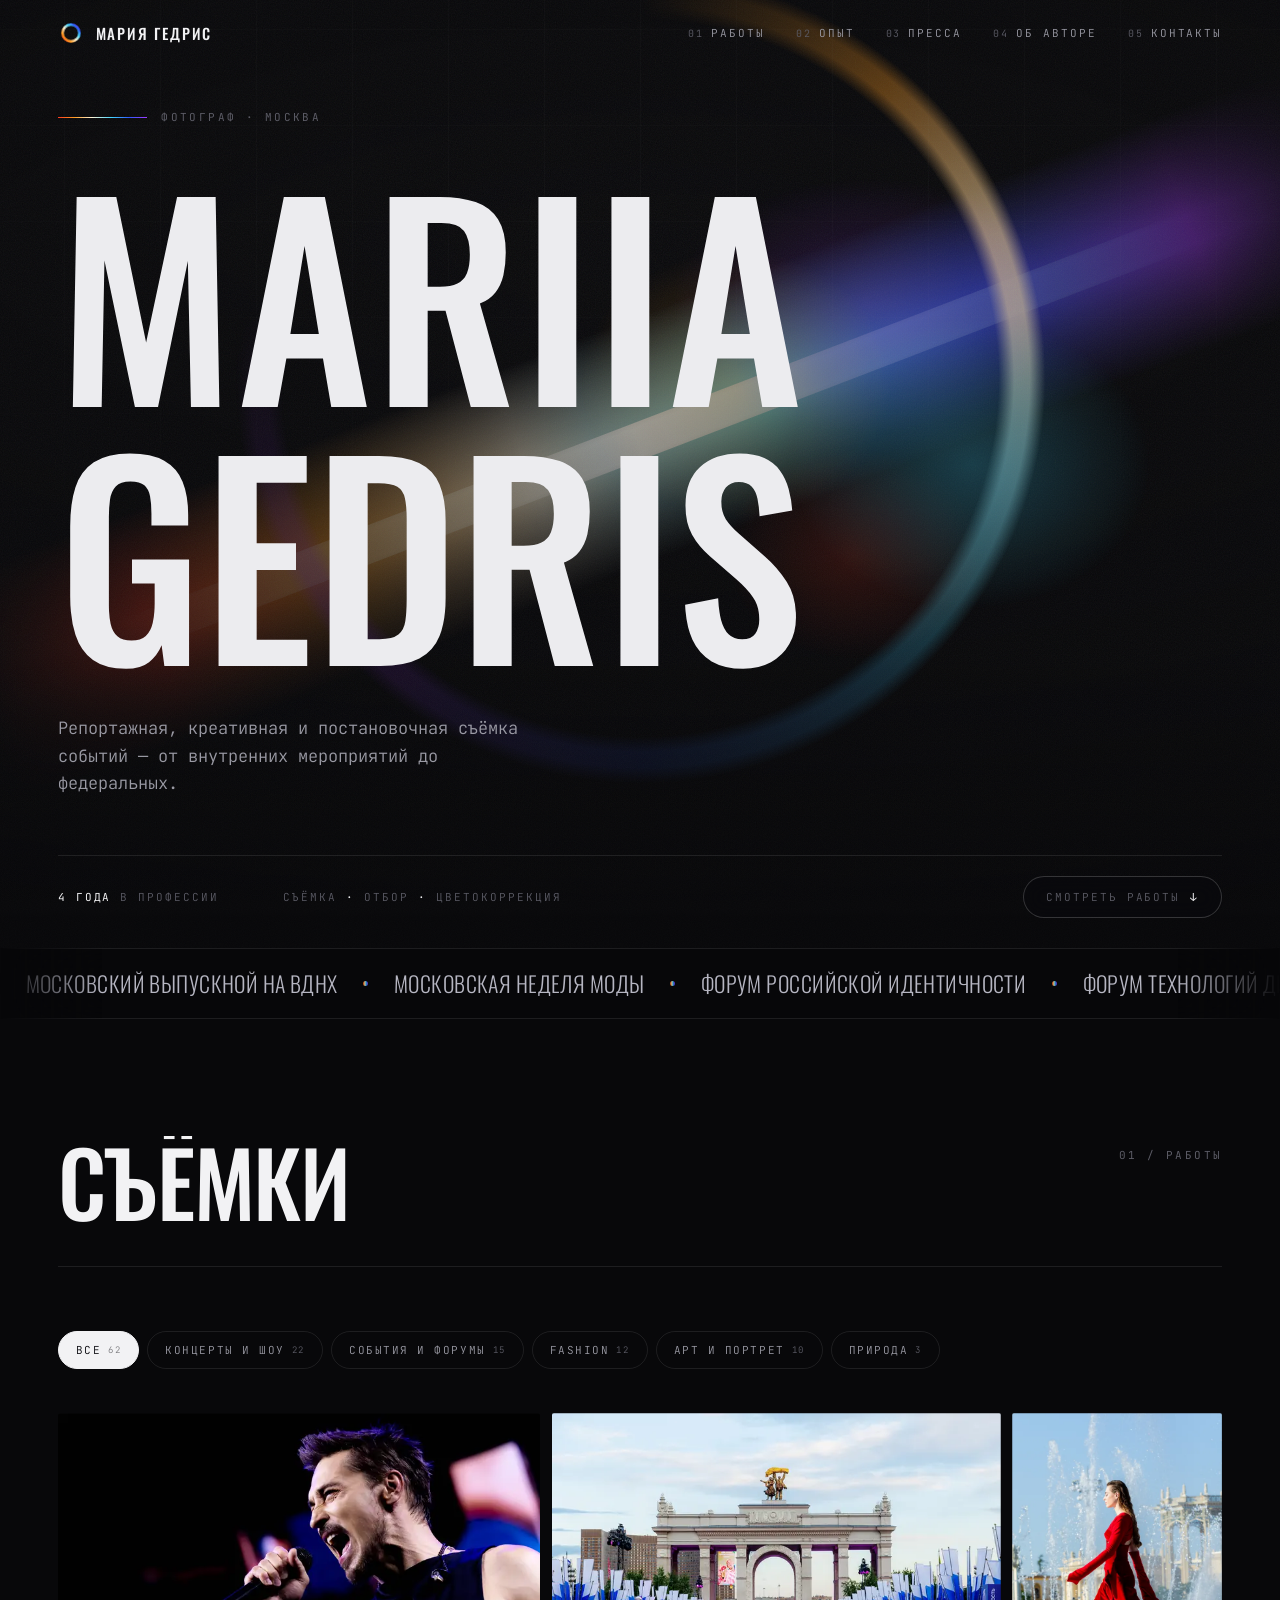
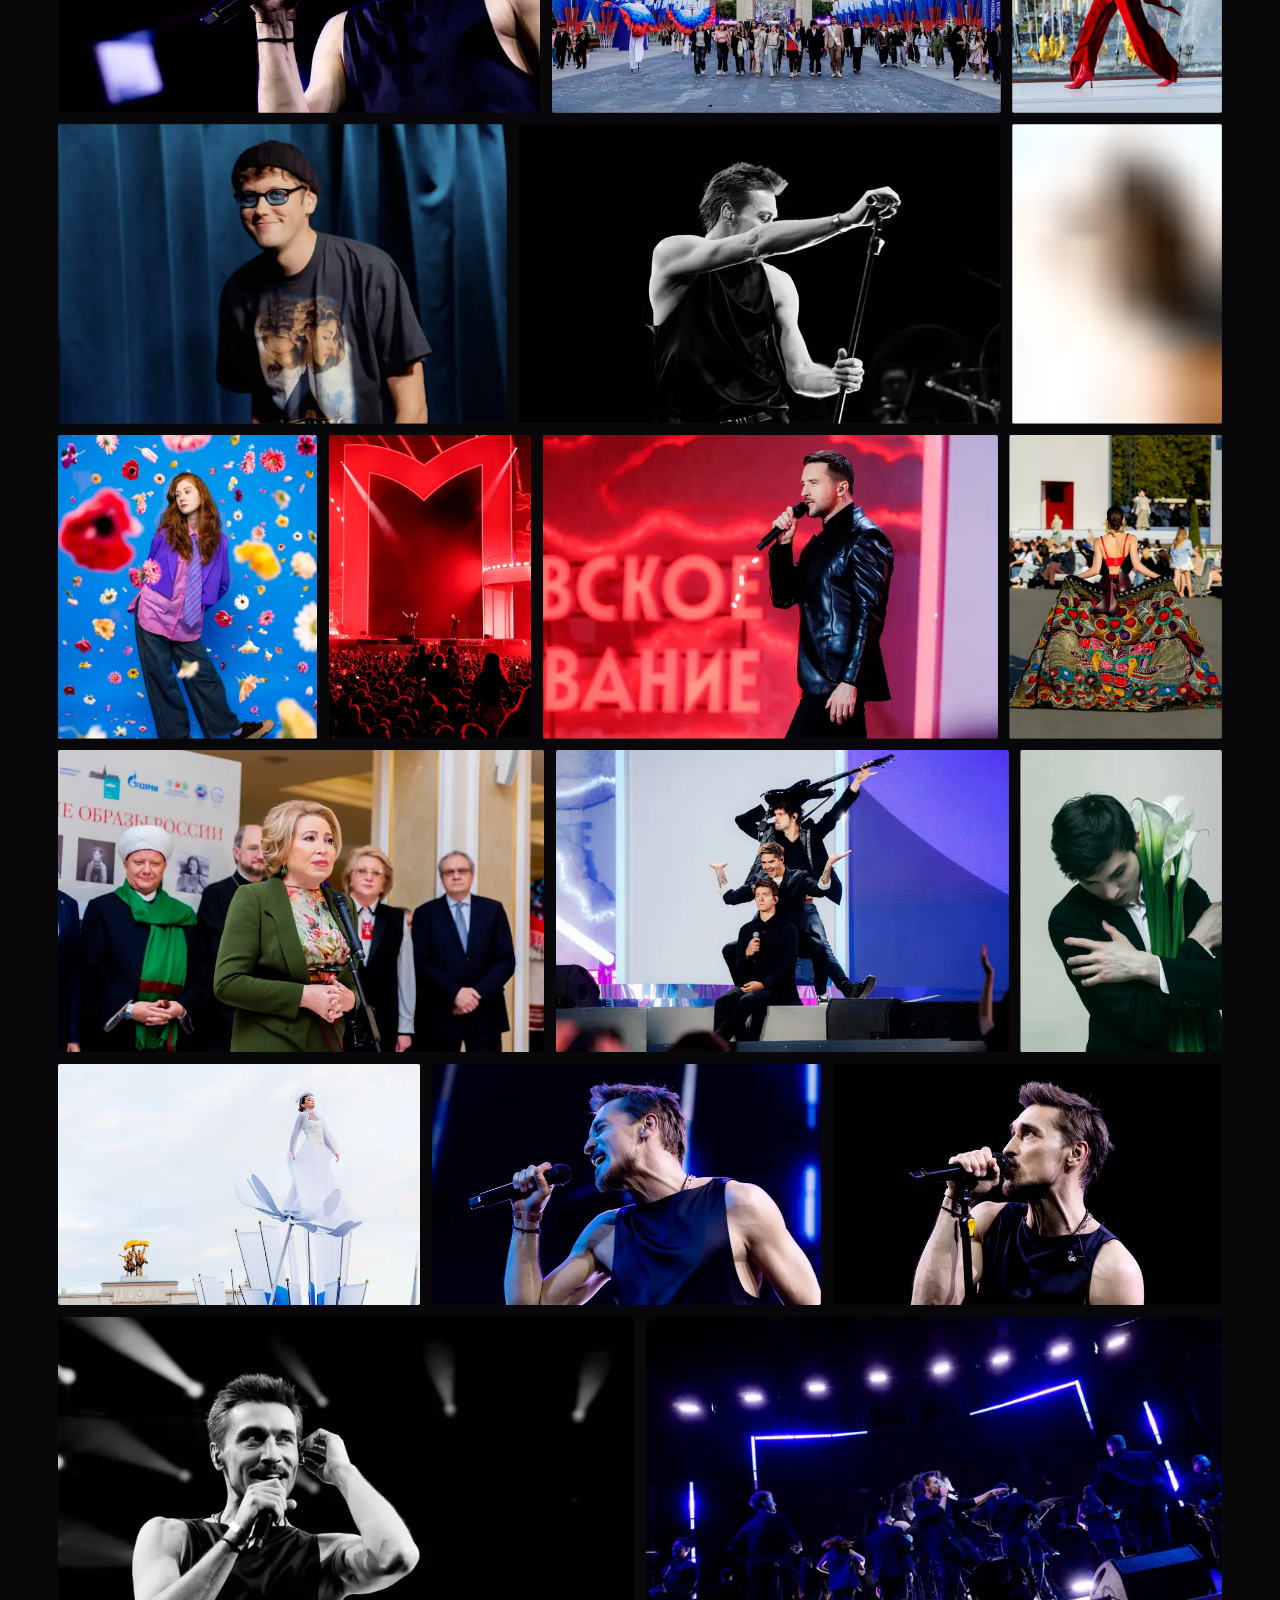
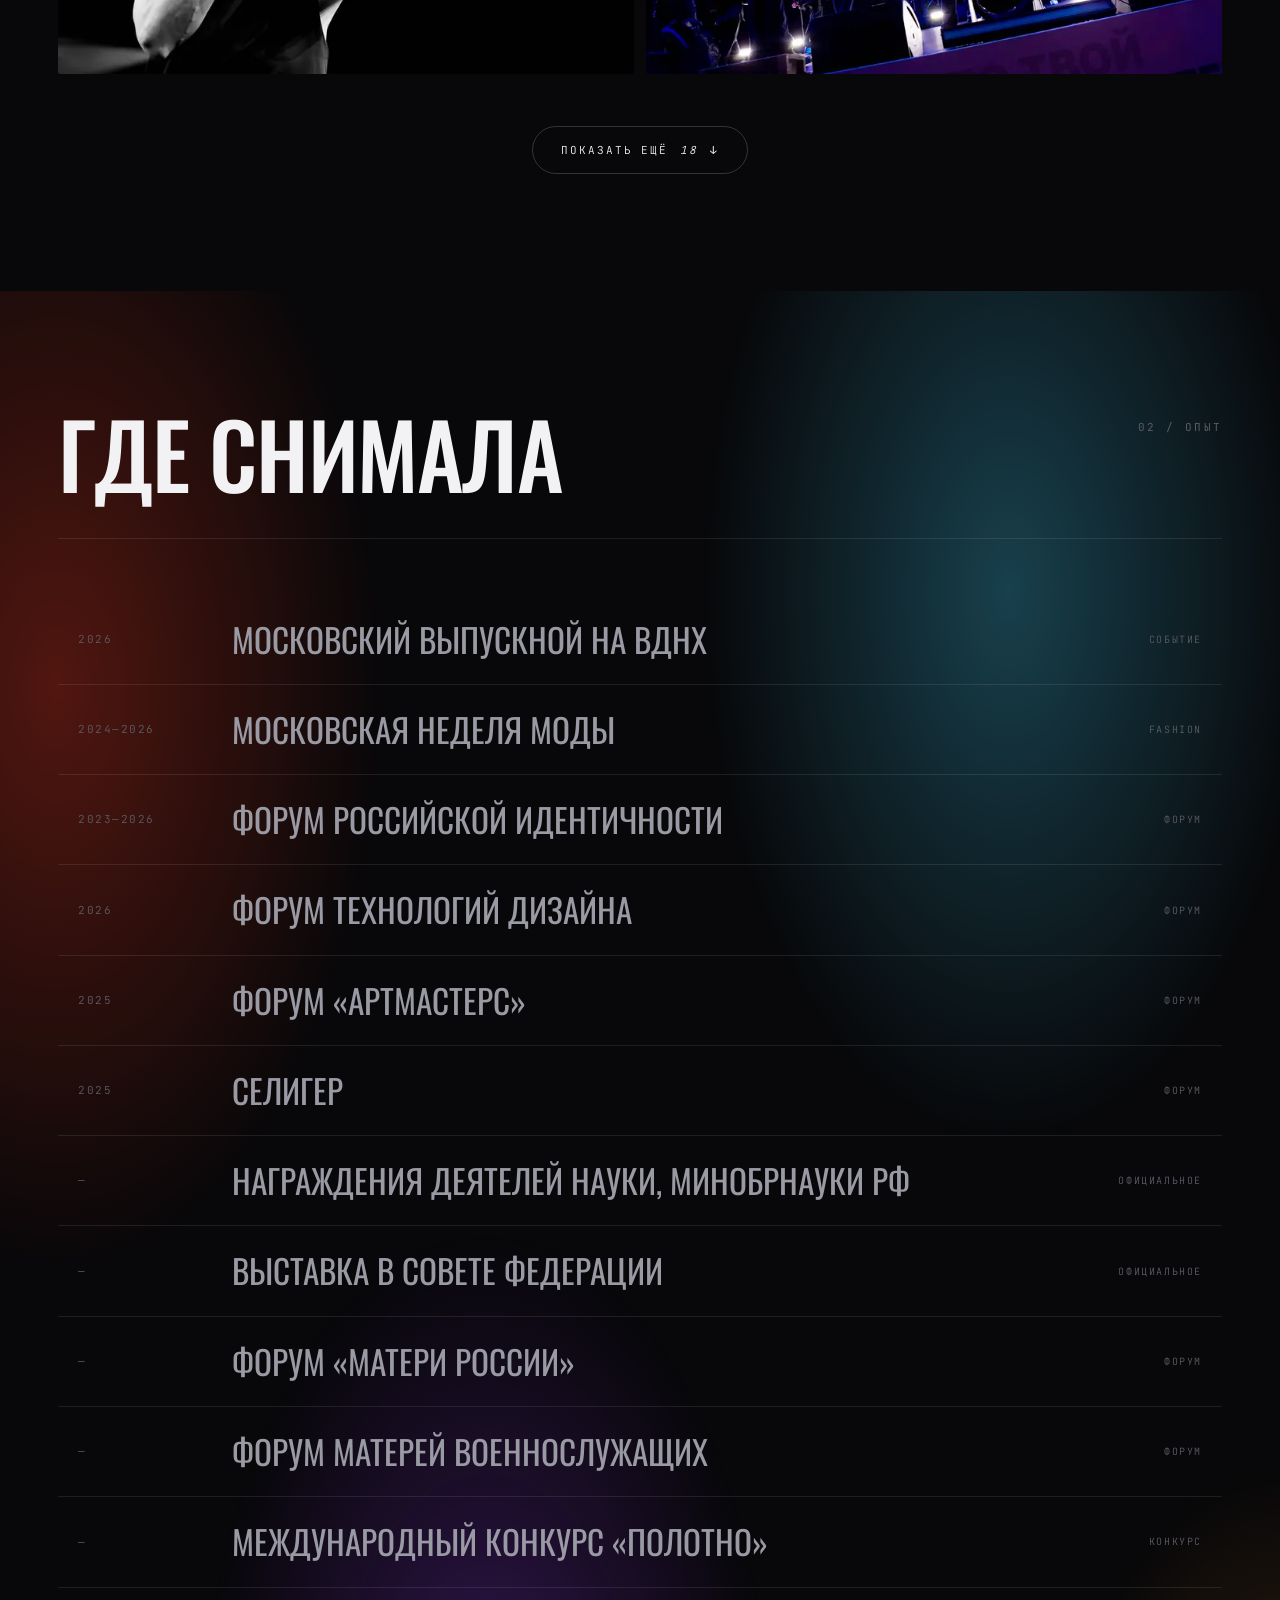
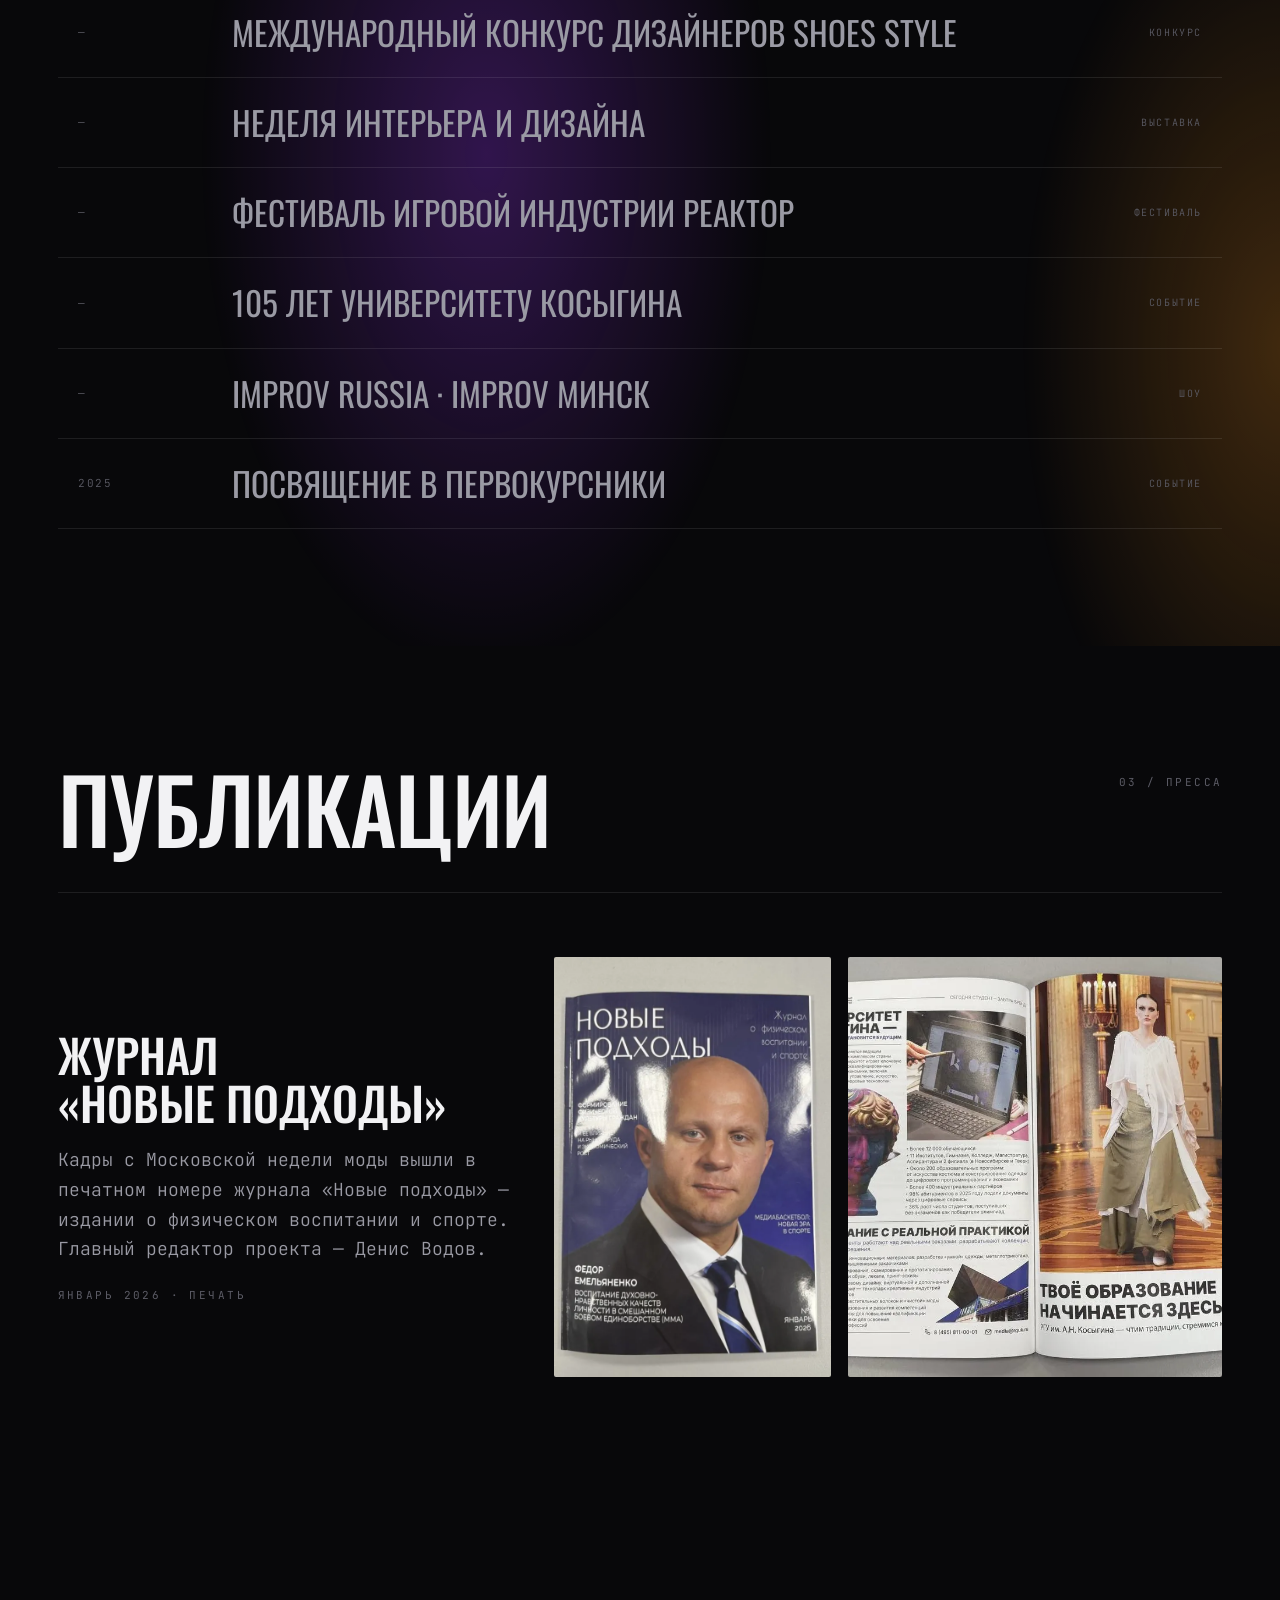
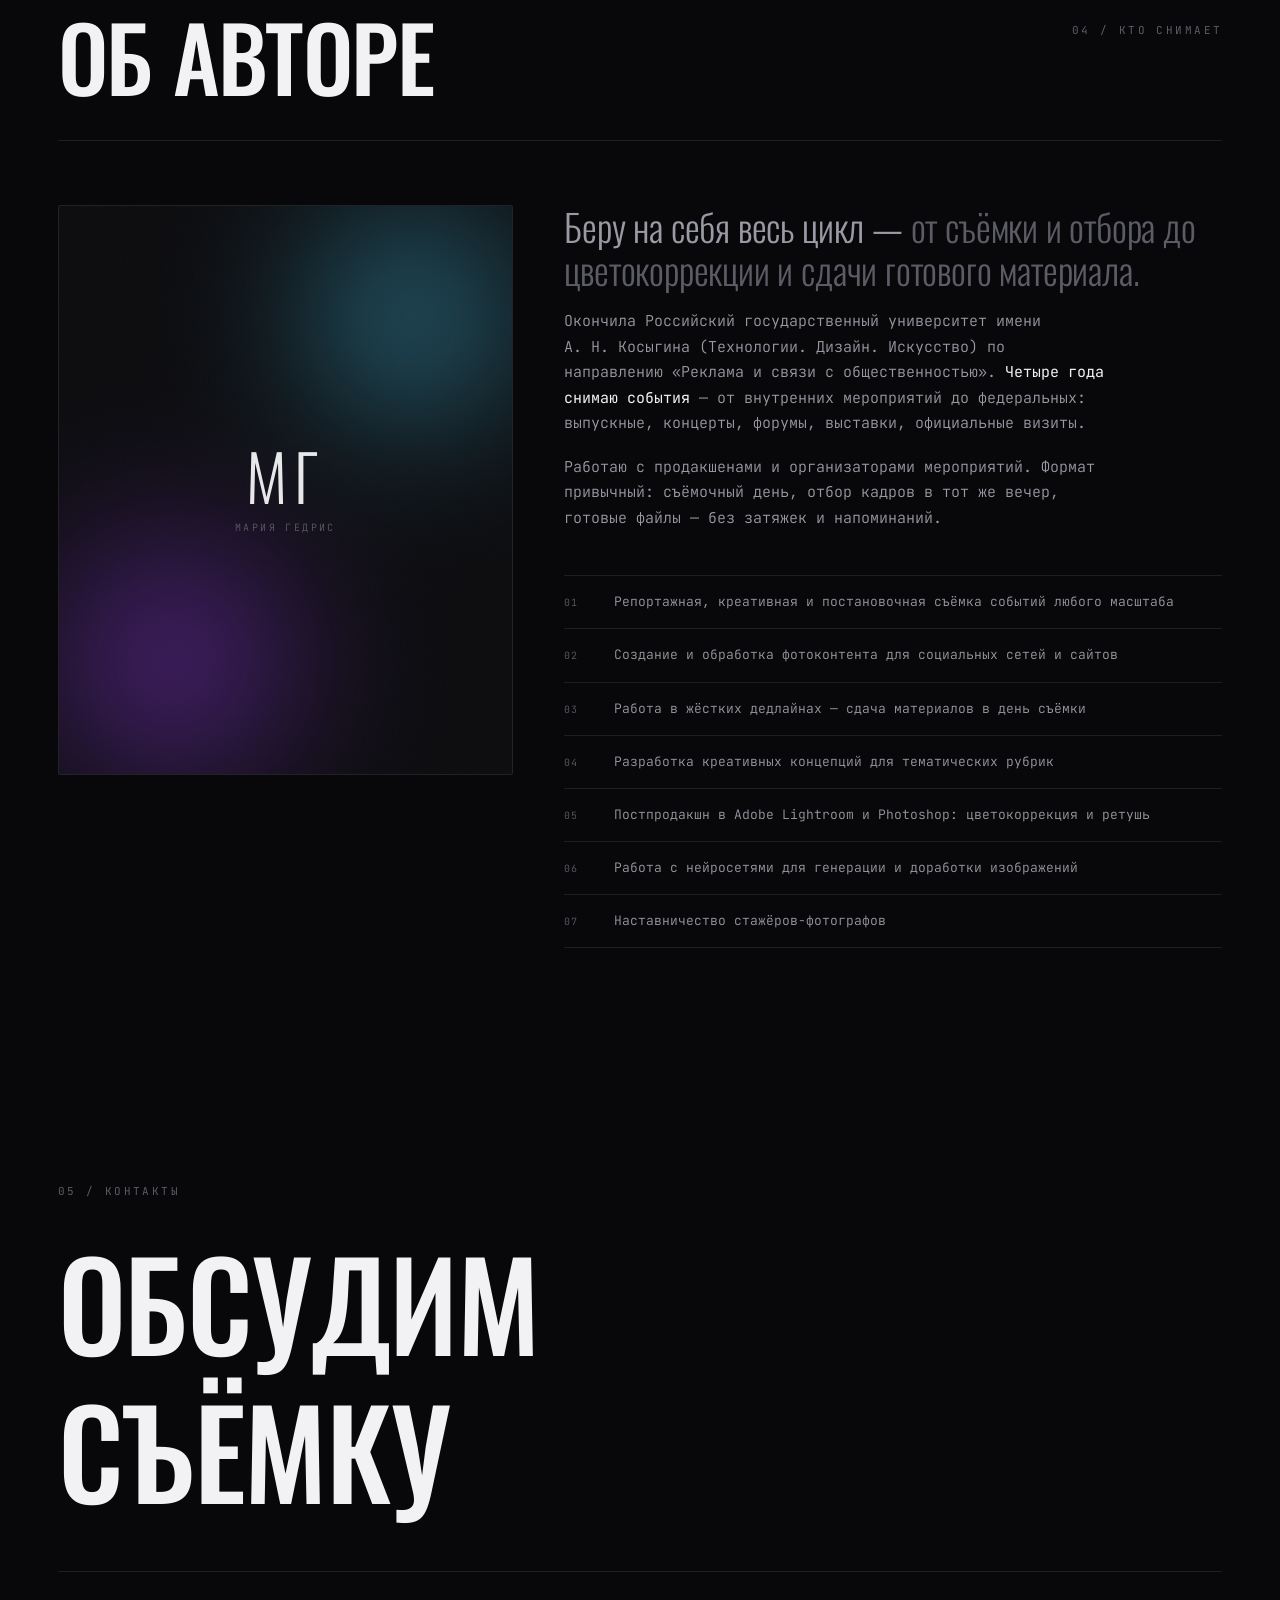
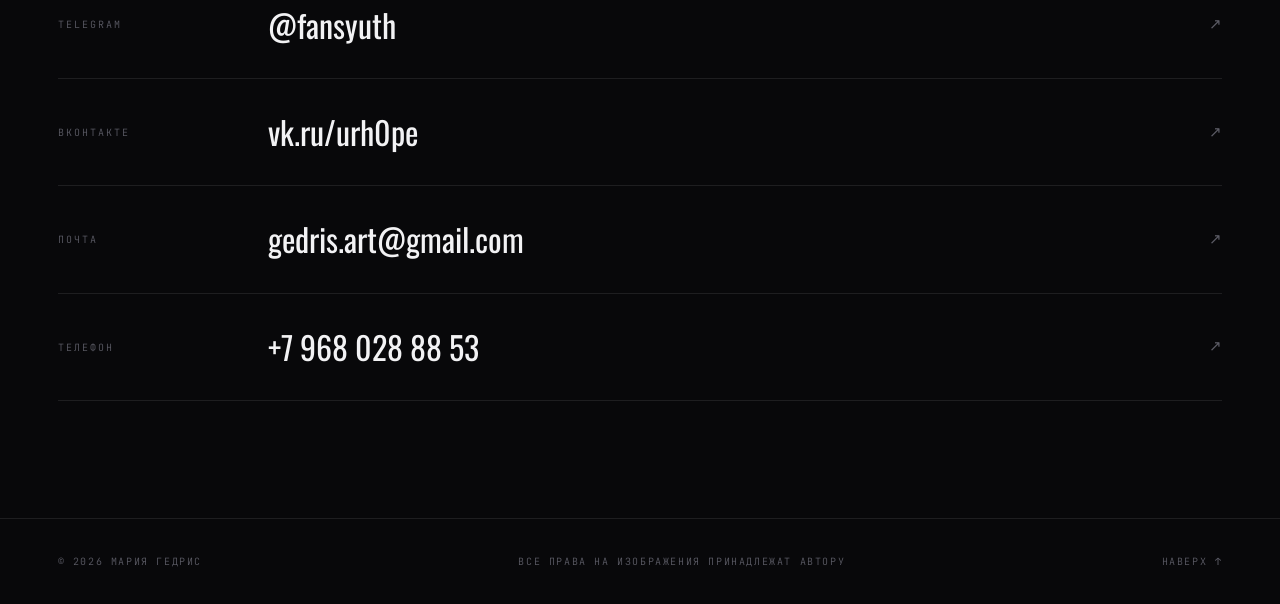
==== commit 956f6628: "Фонарик за курсором был не виден: фон накрывал его целиком При переносе фонарика на уровень страницы" ====
--- a/index.html
+++ b/index.html
@@ -72,8 +72,6 @@
   <p class="boot-txt">Мария Гедрис</p>
 </div>
 
-<u class="pointer-light" id="pointerLight" aria-hidden="true"></u>
-
 <div class="bg" id="bg" aria-hidden="true">
   <span class="bg-orb o1"></span>
   <span class="bg-orb o2"></span>
@@ -86,6 +84,10 @@
   <span class="bg-grid"></span>
   <span class="bg-noise"></span>
 </div>
+
+<!-- строго после фона: с тем же z-index, но раньше по разметке
+     непрозрачная заливка .bg накрывала фонарик целиком -->
+<u class="pointer-light" id="pointerLight" aria-hidden="true"></u>
 
 <div class="progress" id="progress" aria-hidden="true"><i></i></div>
 <header class="hdr" id="hdr">
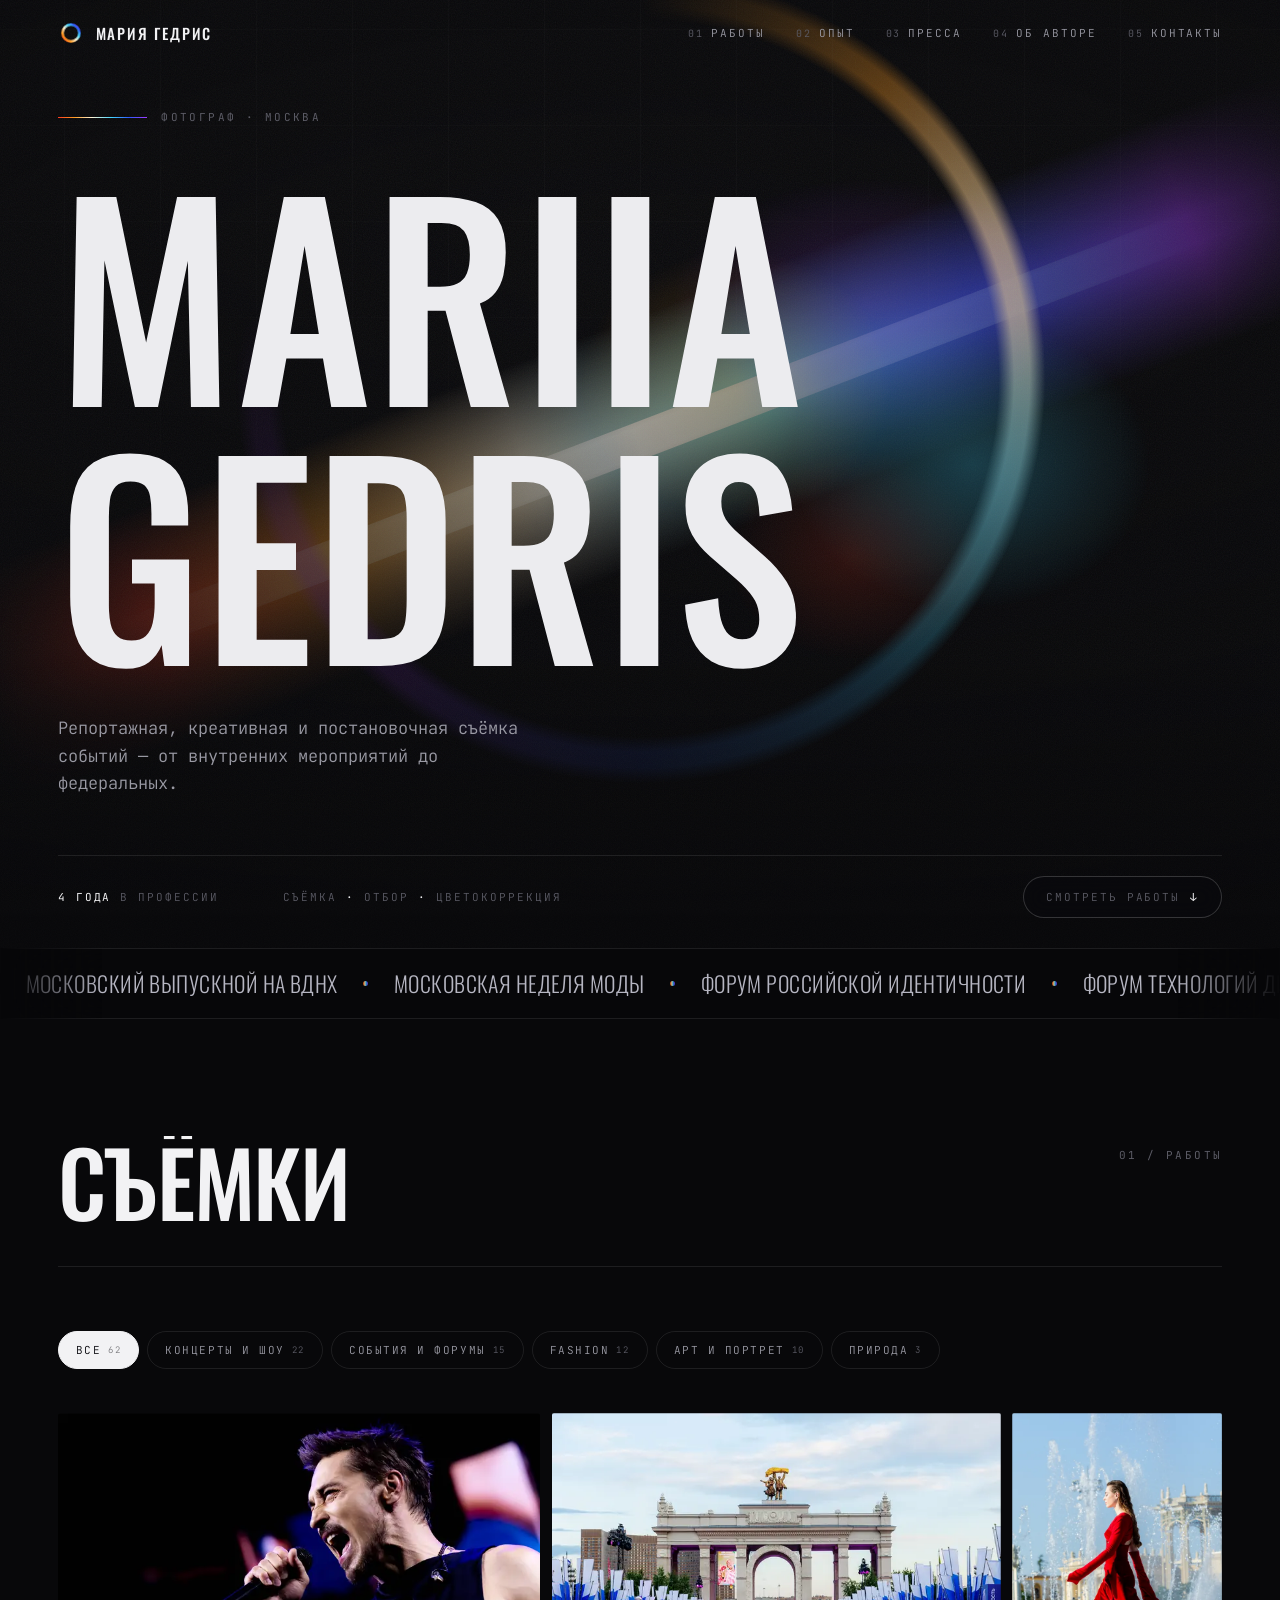
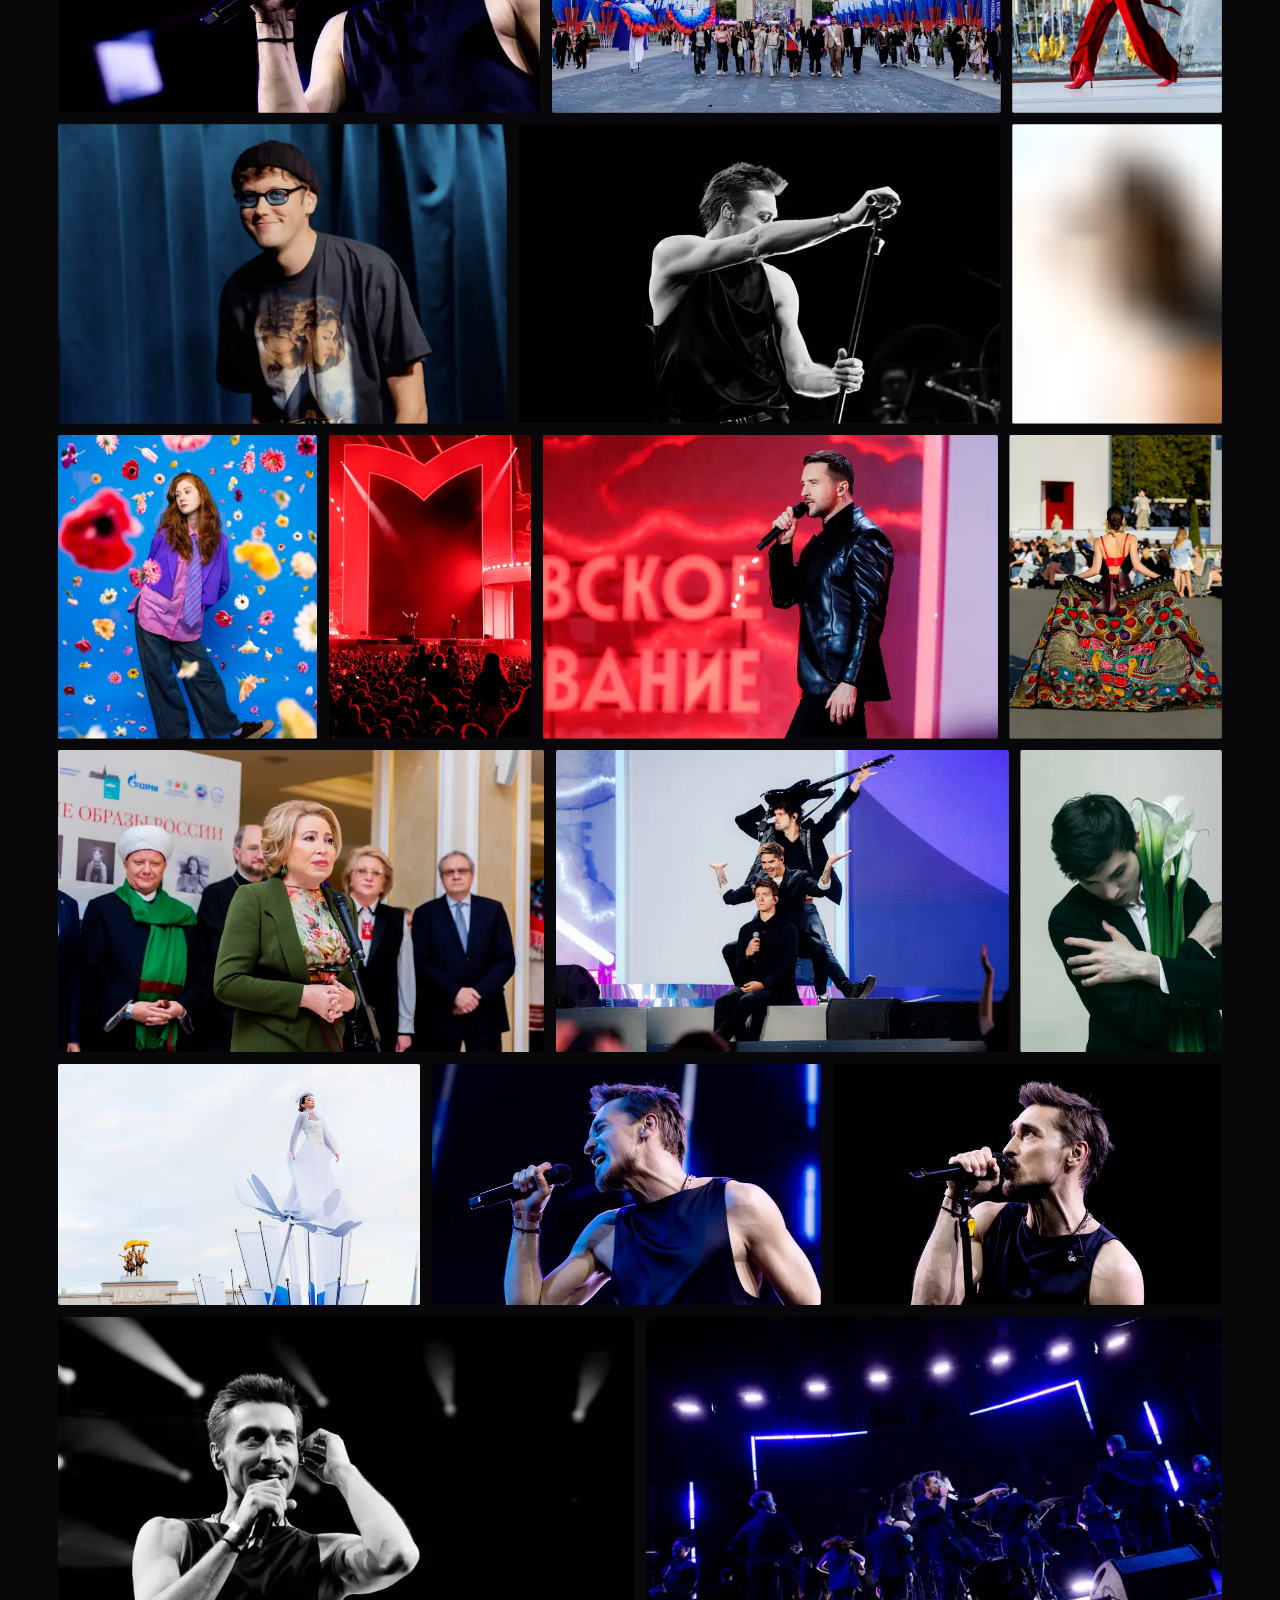
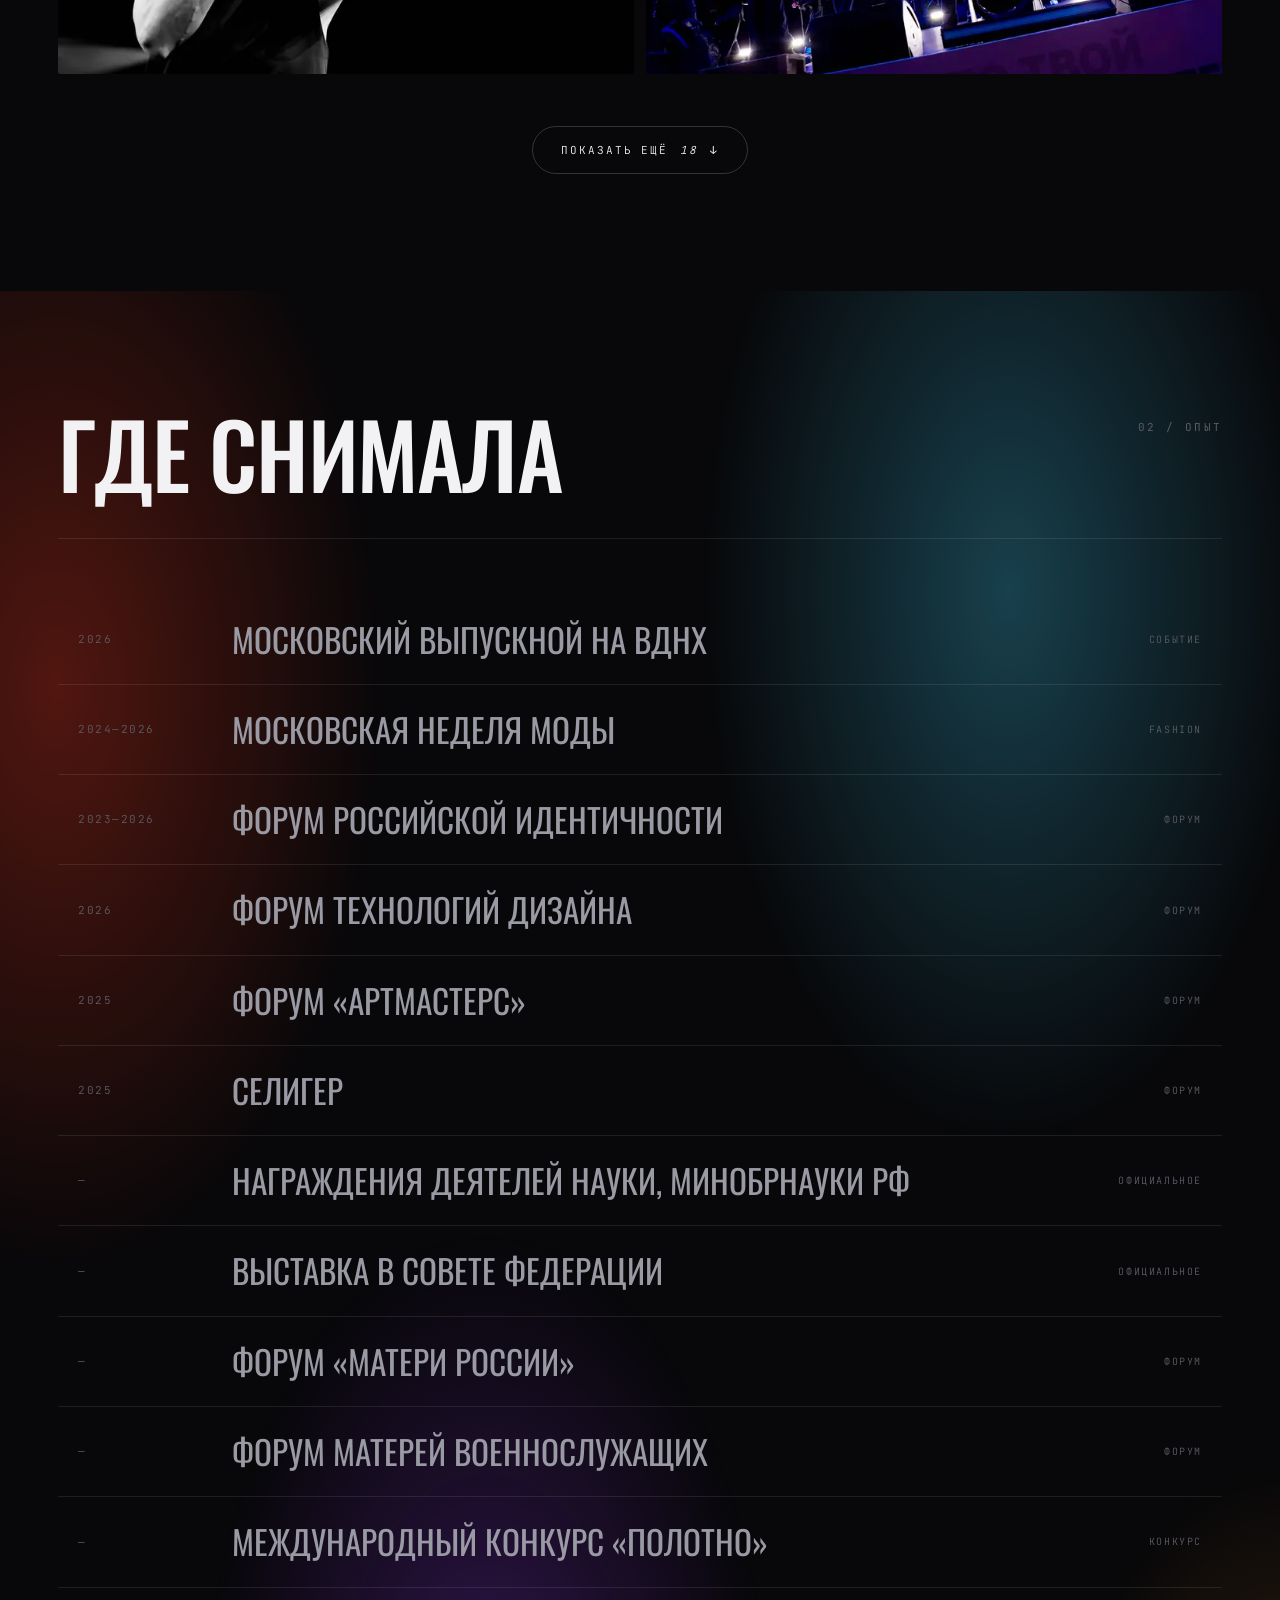
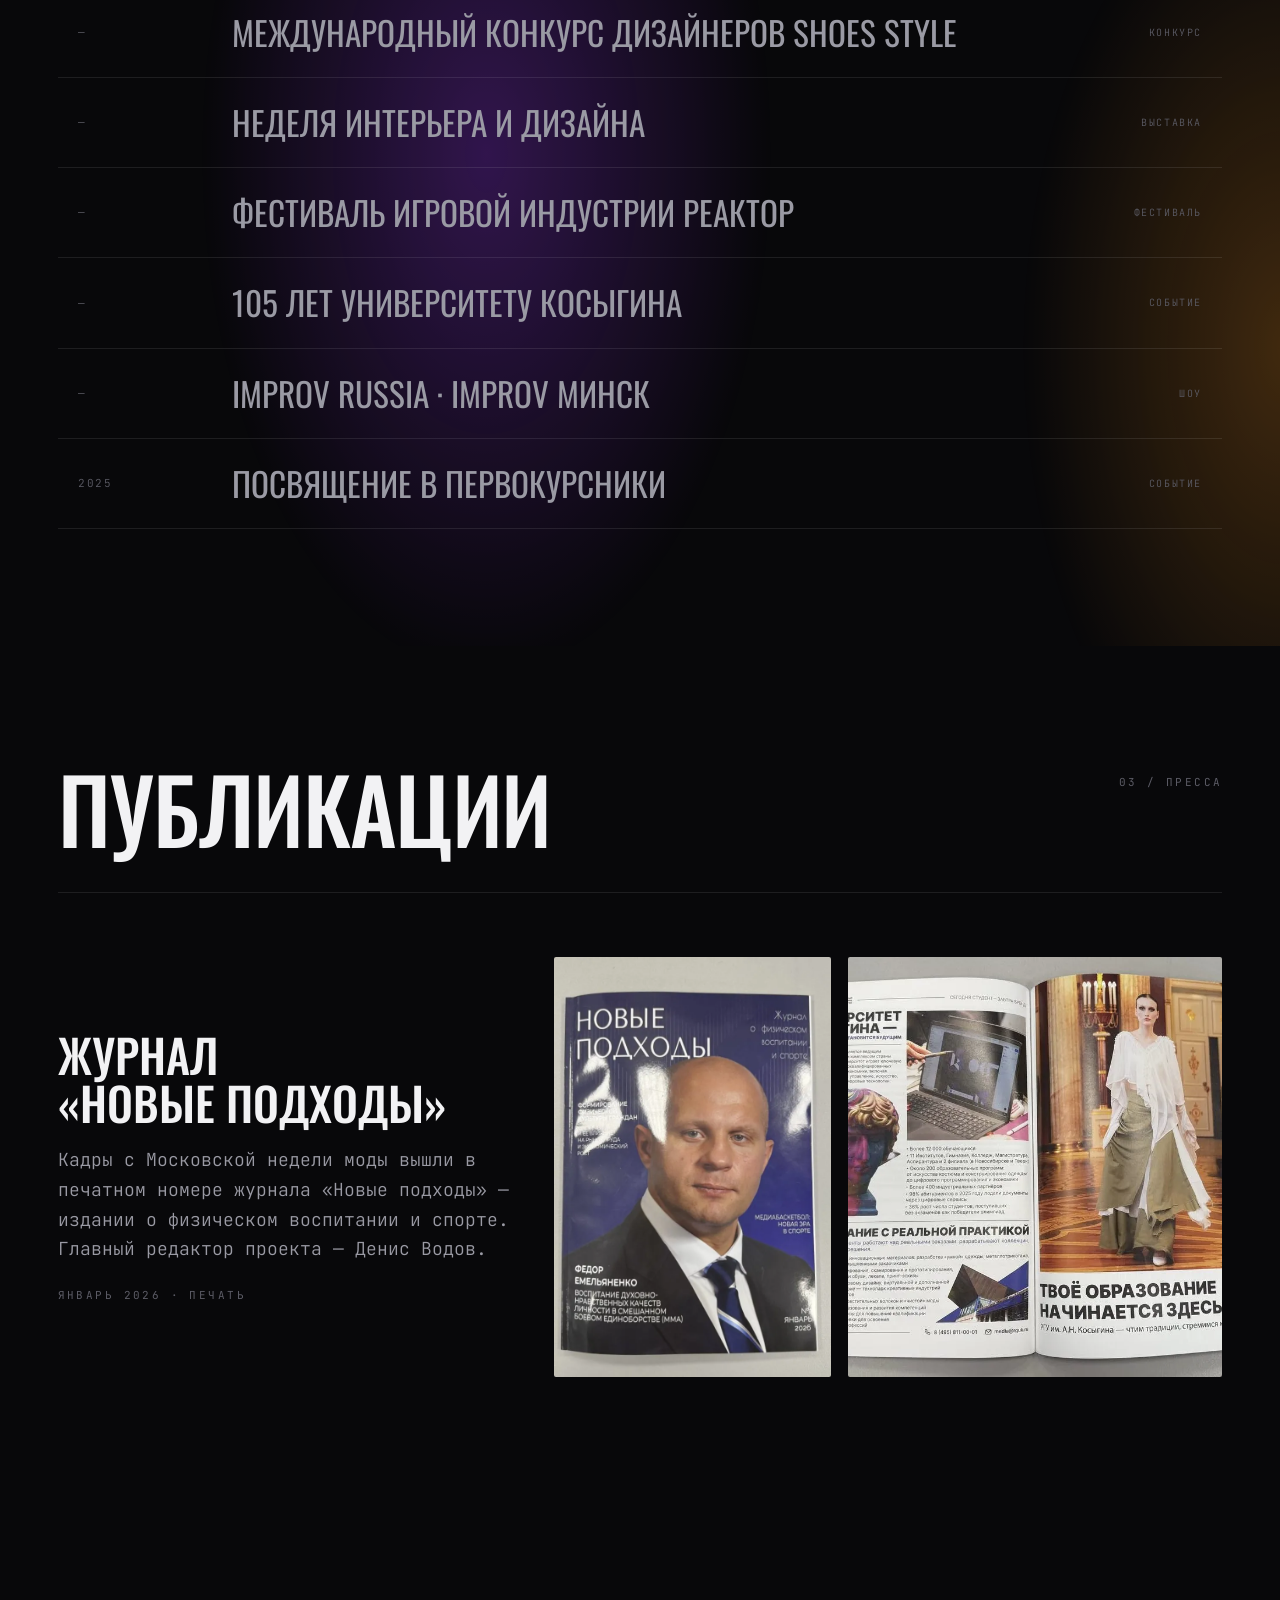
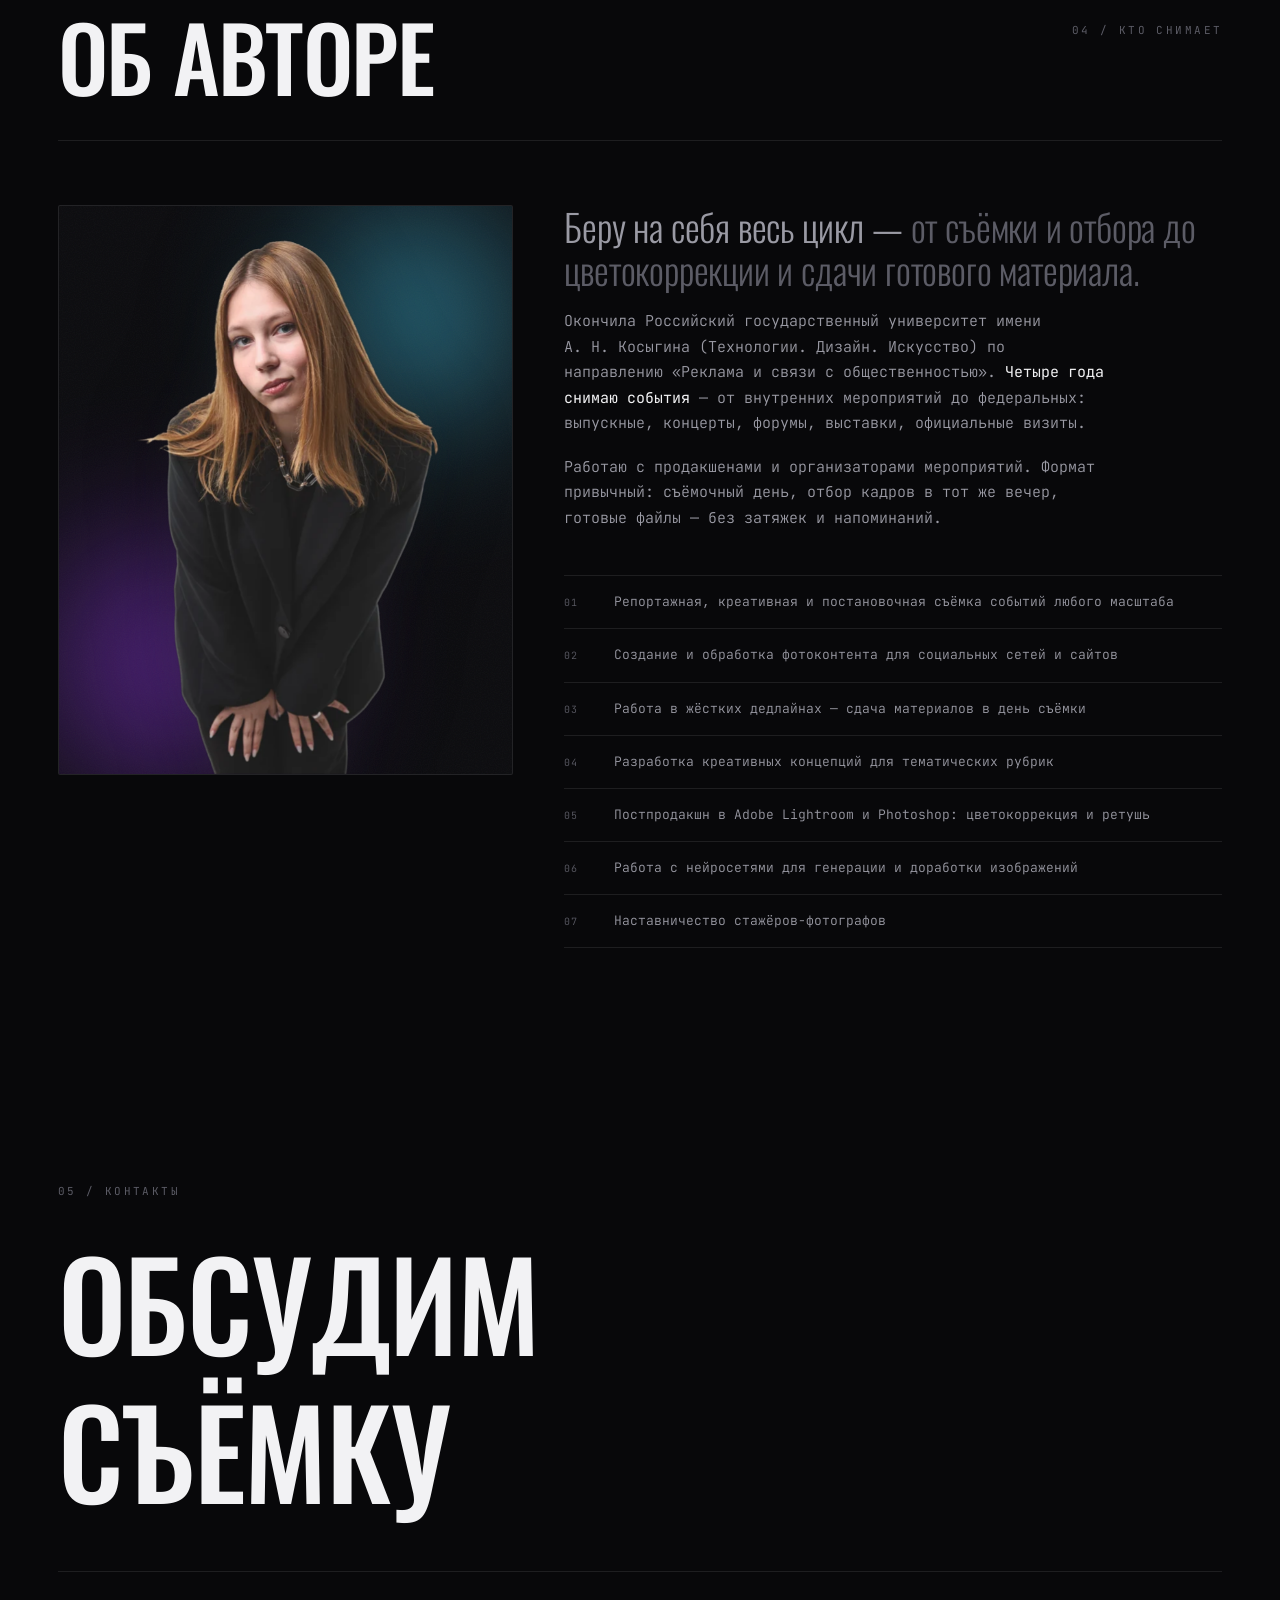
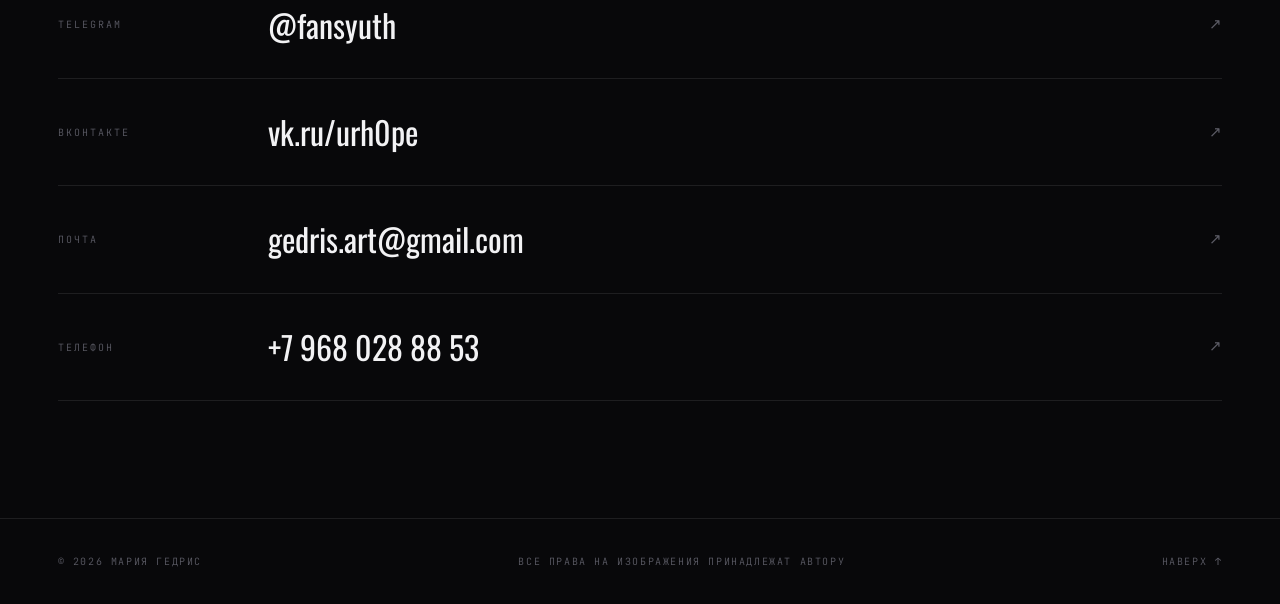
==== commit 6c0198db: "Портрет в блоке «Об авторе» Студийный белый вырезан по контуру, кадр собран в пропорции слота 4:5. П" ====
--- a/index.html
+++ b/index.html
@@ -1135,7 +1135,11 @@
         <div class="about-portrait reveal">
           <div class="portrait-slot">
             <div class="flare-field portrait-flare" aria-hidden="true"><b></b><b></b></div>
-            <p class="slot-note"><b>МГ</b><i>Мария Гедрис</i></p>
+            <img class="portrait-photo" src="assets/img/misc/portrait-mg.webp"
+                 srcset="assets/img/misc/portrait-mg-sm.webp 700w, assets/img/misc/portrait-mg.webp 1200w"
+                 sizes="(max-width: 1000px) 92vw, 38vw"
+                 alt="Мария Гедрис" width="1200" height="1500"
+                 loading="lazy" decoding="async">
           </div>
         </div>
 
--- a/assets/css/style.css
+++ b/assets/css/style.css
@@ -1365,32 +1365,18 @@
   display: grid;
   place-items: center;
 }
-.portrait-slot img { width: 100%; height: 100%; object-fit: cover; }
-.portrait-slot .slot-note {
-  position: relative;
-  z-index: 2;
-  text-align: center;
-  padding: 20px;
-}
-.portrait-slot .slot-note b {
-  display: block;
-  font-family: var(--display);
-  font-size: clamp(40px, 5vw, 66px);
-  font-weight: 300;
-  letter-spacing: .1em;
-  line-height: 1;
-  color: rgba(255, 255, 255, .9);
-}
-.portrait-slot .slot-note i {
-  display: block;
-  margin-top: 12px;
-  font-style: normal;
-  font-size: 10px;
-  letter-spacing: .24em;
-  text-transform: uppercase;
-  color: var(--text-faint);
-}
-.portrait-flare { opacity: .55; }
+/* Портрет вырезан по контуру и лежит поверх блика: костюм чёрный, и
+   именно цветное свечение из-под него отделяет силуэт от тёмного фона. */
+.portrait-photo {
+  position: absolute;
+  inset: 0;
+  z-index: 1;
+  width: 100%;
+  height: 100%;
+  object-fit: cover;
+  object-position: 50% 0;
+}
+.portrait-flare { opacity: .72; }
 .portrait-flare b:nth-child(1) {
   width: 90%; height: 60%; left: -20%; bottom: -10%;
   background: radial-gradient(circle at 50% 50%, var(--f-violet) 0%, rgba(160, 59, 255, 0) 66%);
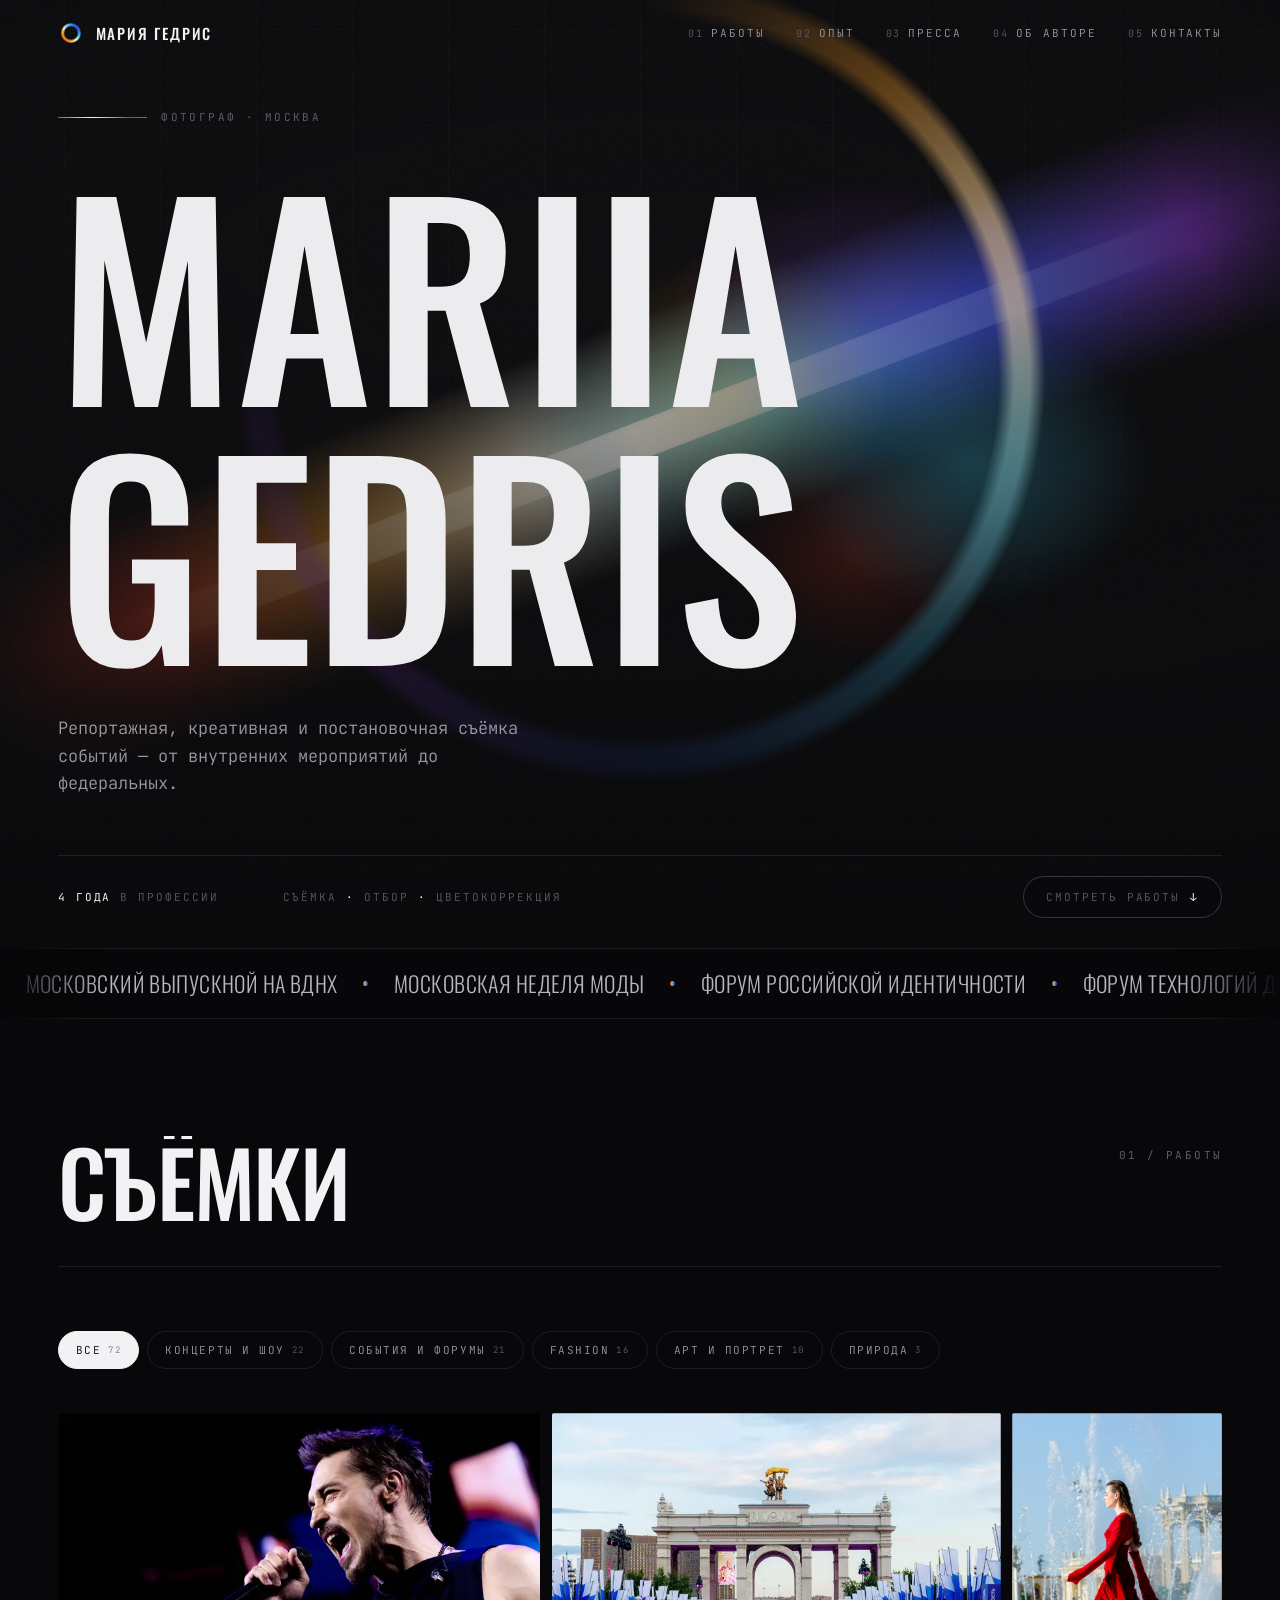
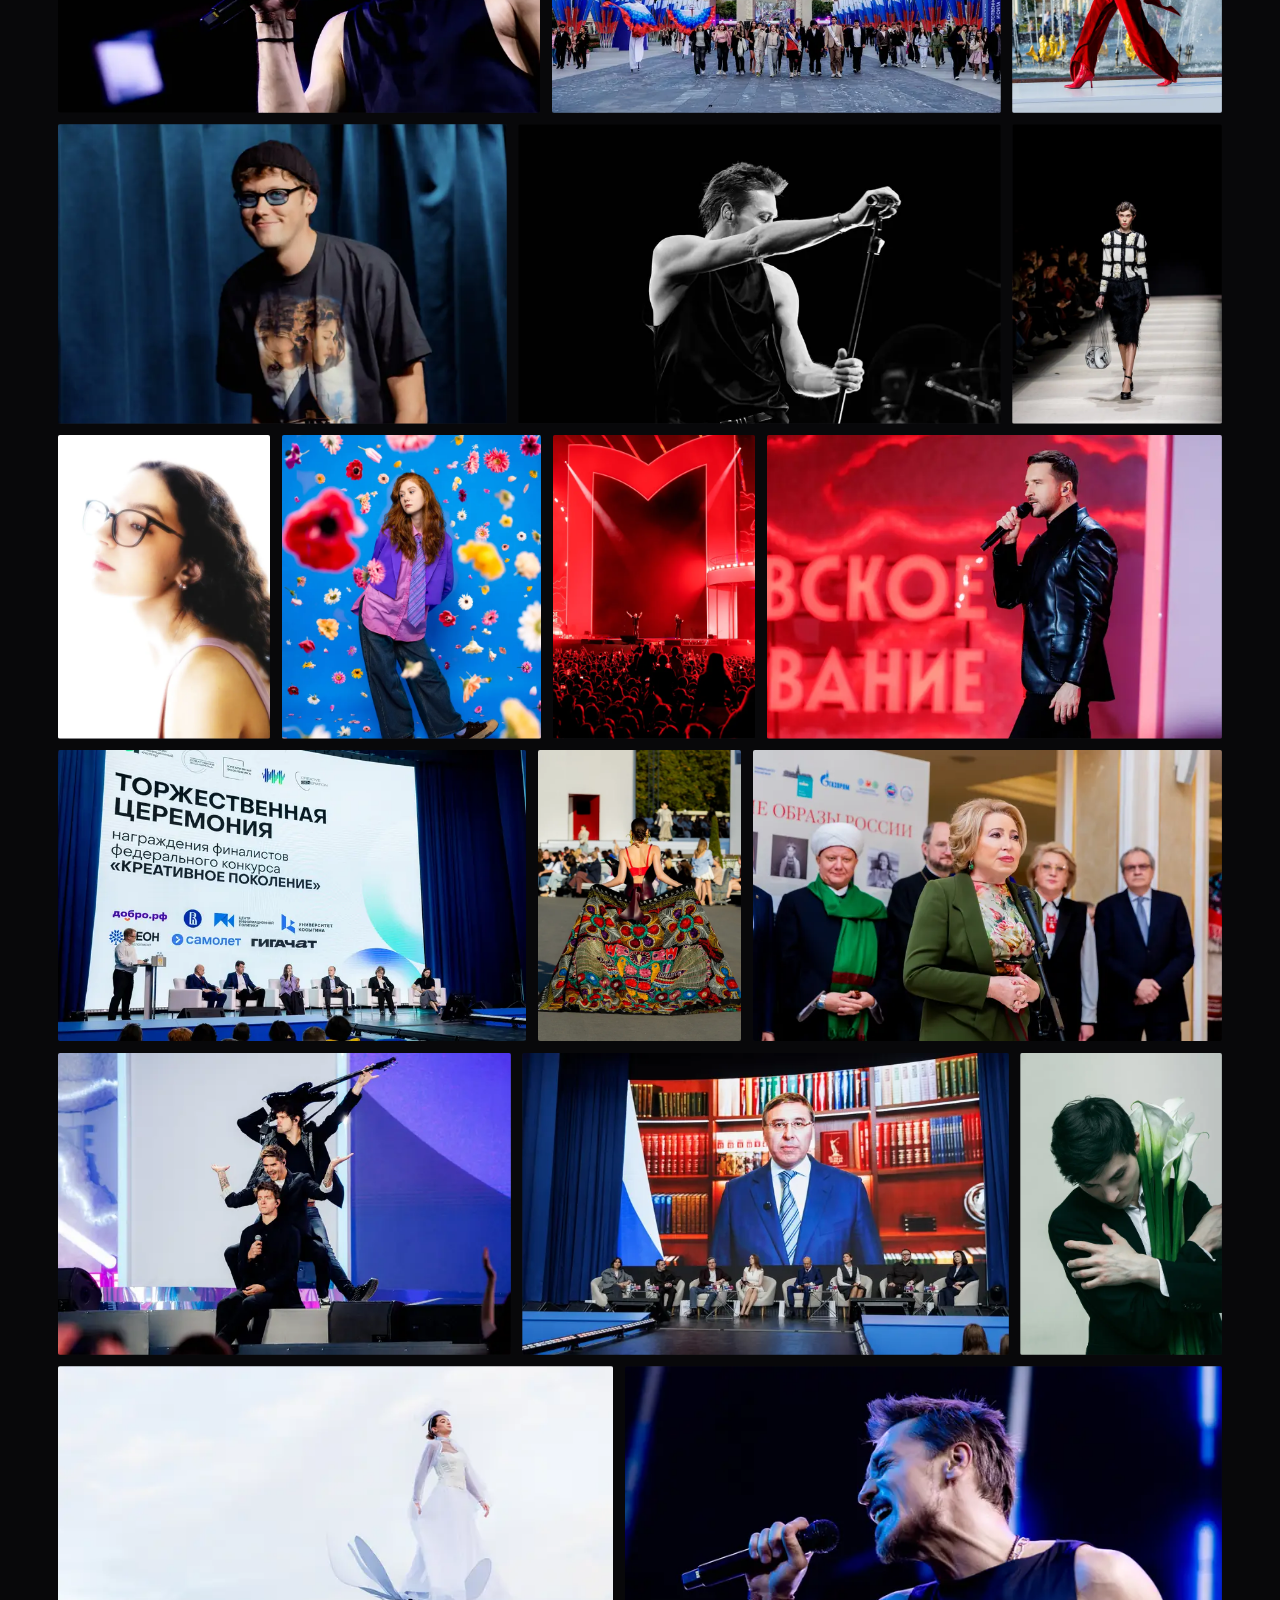
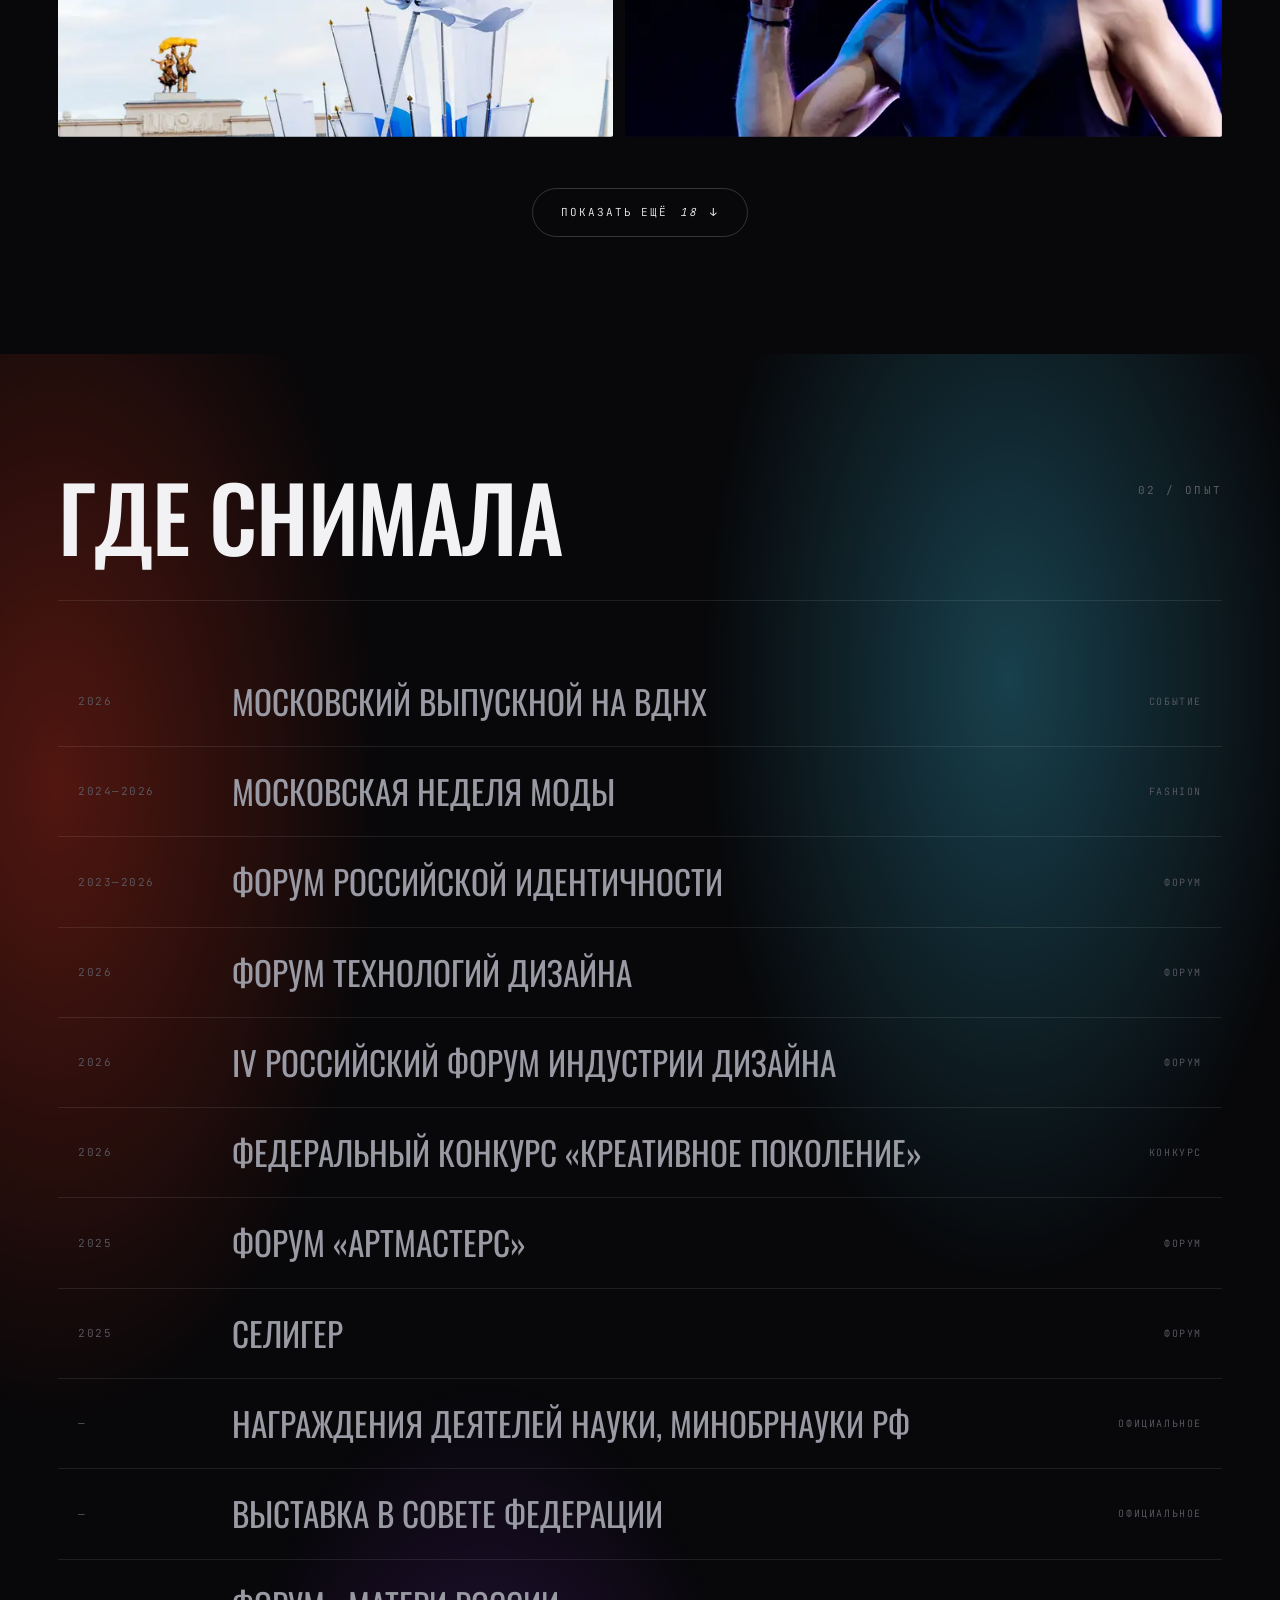
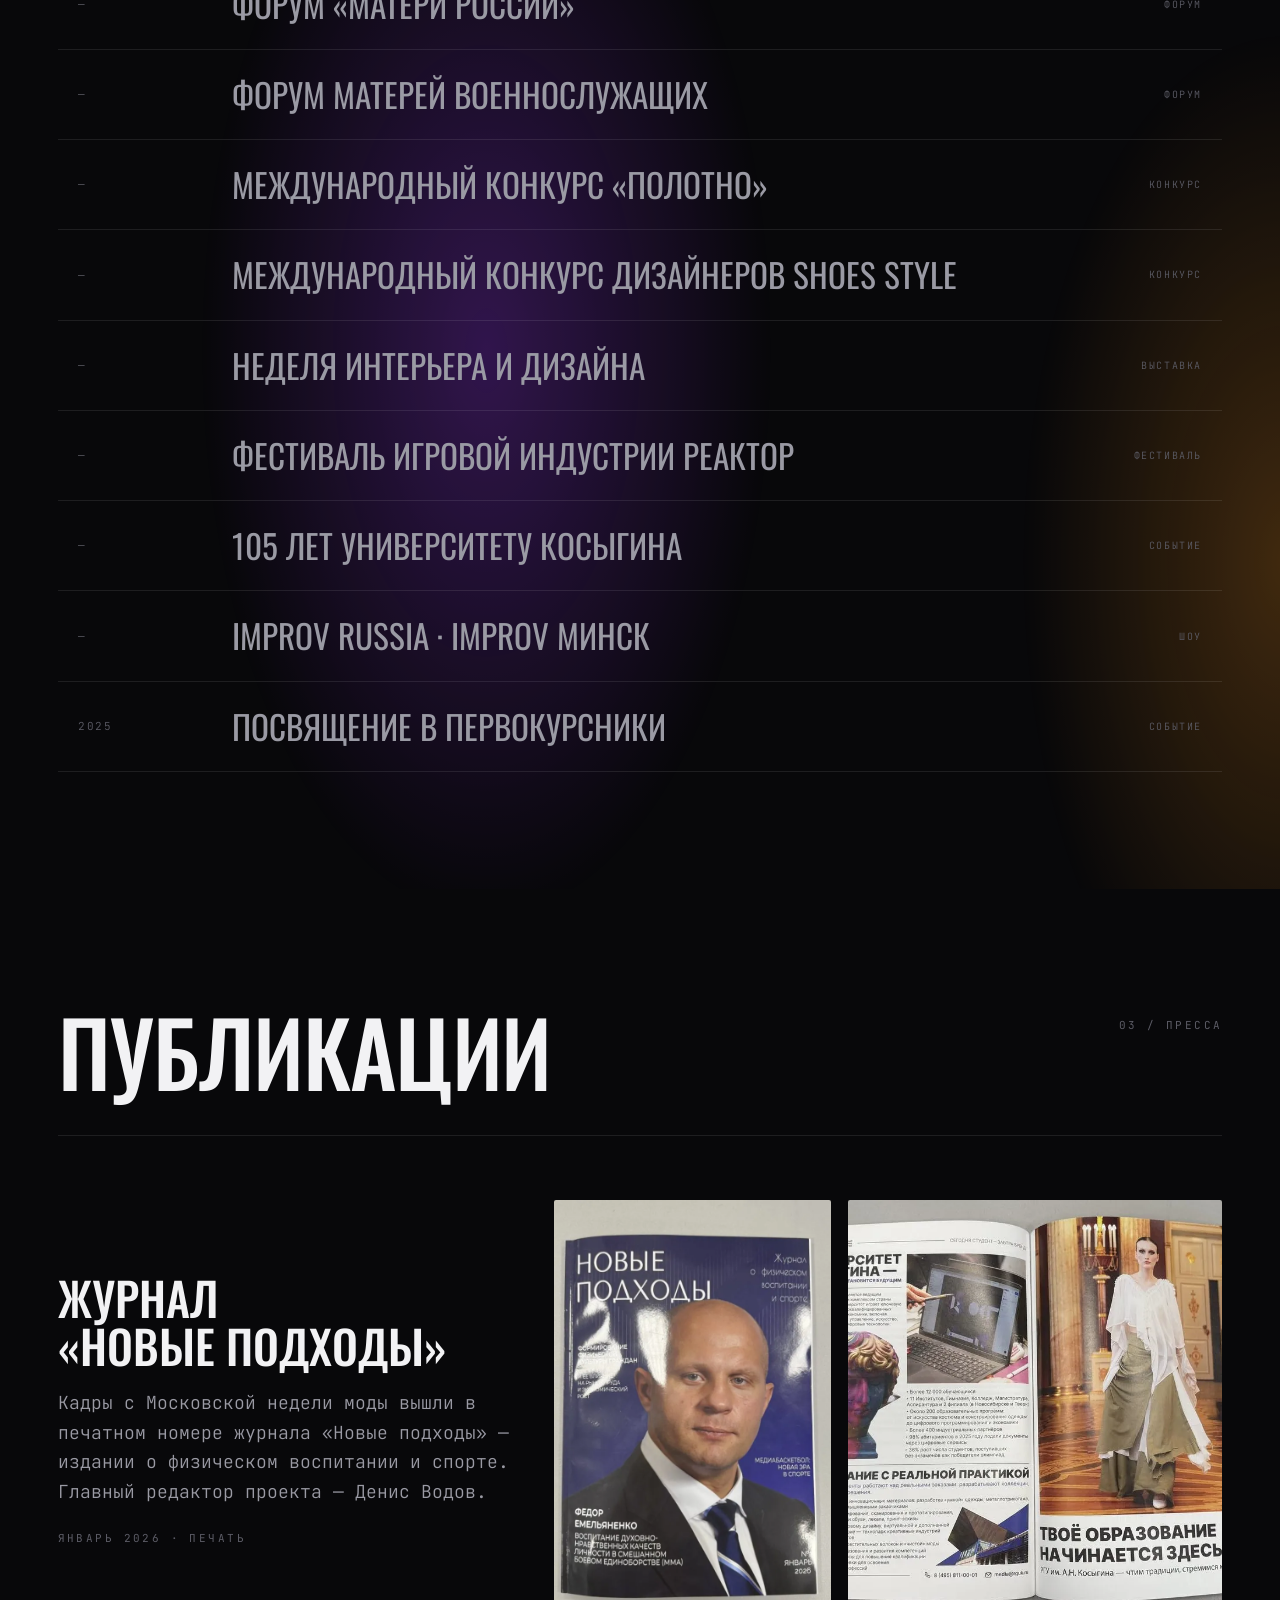
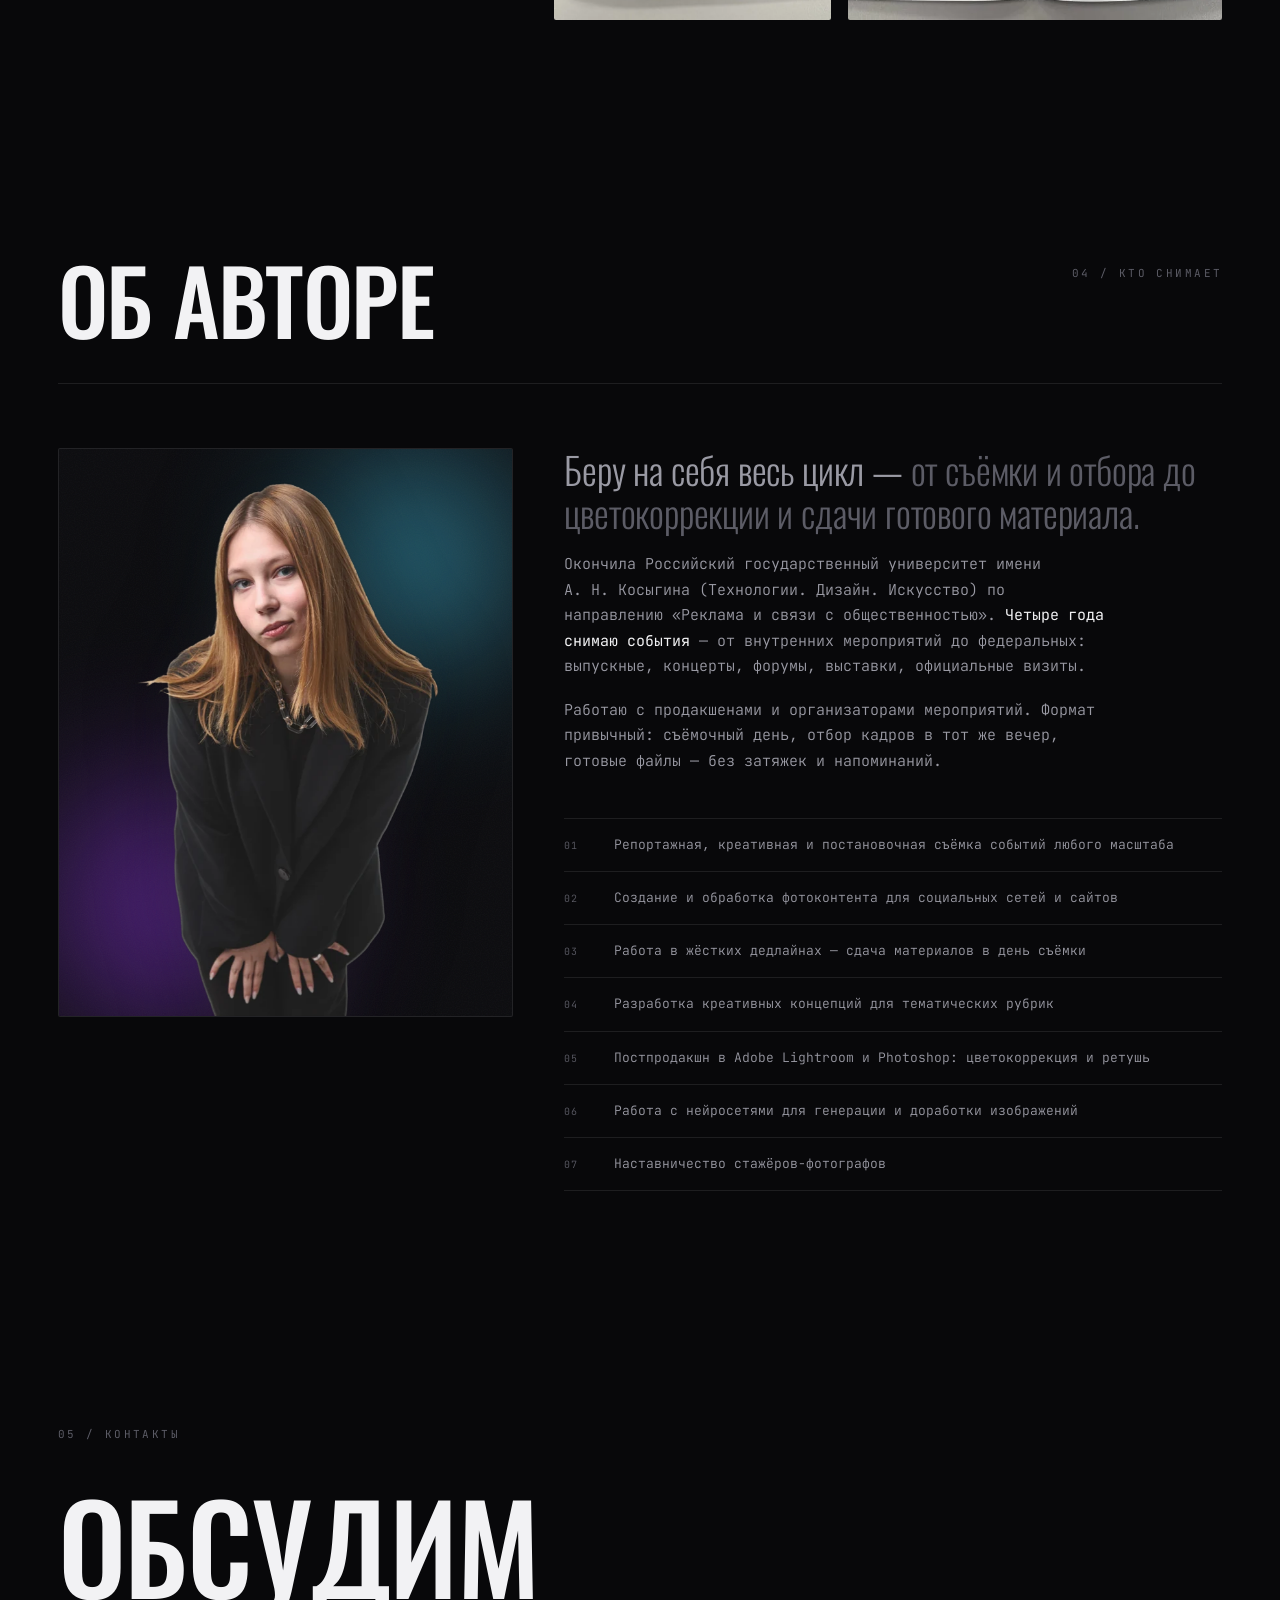
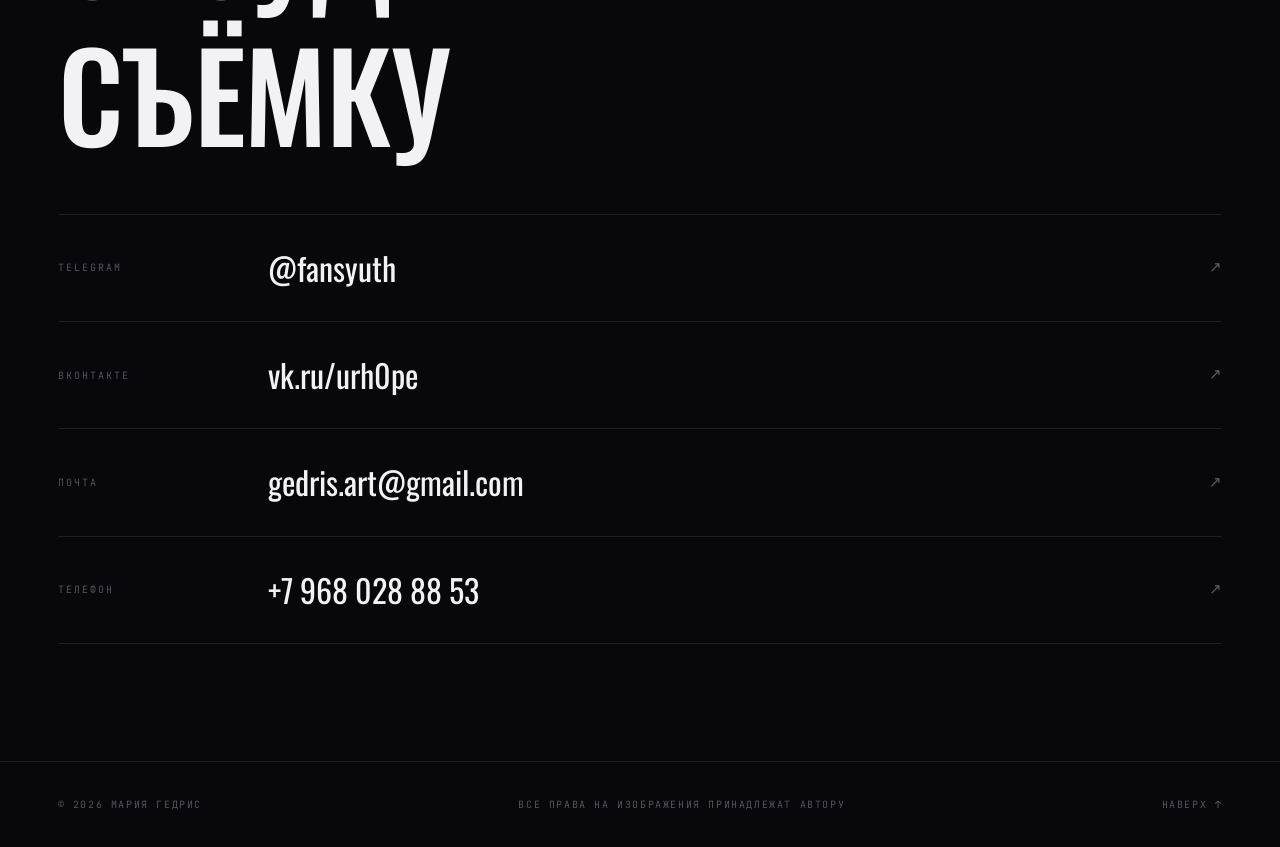
==== commit 214f6a4c: "Три новые съёмки в галерее: неделя моды 2026, форум индустрии дизайна, «Креативное поколение» Десять" ====
--- a/index.html
+++ b/index.html
@@ -176,10 +176,10 @@
 
       <div class="filters" id="filters" role="tablist" aria-label="Фильтр по жанрам">
         <!-- FILTERS:START -->
-        <button data-genre="all" role="tab" aria-selected="true">Все<em>62</em></button>
+        <button data-genre="all" role="tab" aria-selected="true">Все<em>72</em></button>
         <button data-genre="concert" role="tab" aria-selected="false">Концерты и шоу<em>22</em></button>
-        <button data-genre="event" role="tab" aria-selected="false">События и форумы<em>15</em></button>
-        <button data-genre="fashion" role="tab" aria-selected="false">Fashion<em>12</em></button>
+        <button data-genre="event" role="tab" aria-selected="false">События и форумы<em>21</em></button>
+        <button data-genre="fashion" role="tab" aria-selected="false">Fashion<em>16</em></button>
         <button data-genre="art" role="tab" aria-selected="false">Арт и портрет<em>10</em></button>
         <button data-genre="nature" role="tab" aria-selected="false">Природа<em>3</em></button>
         <!-- FILTERS:END -->
@@ -256,6 +256,20 @@
   </div>
   <figcaption class="tile-cap">
     <div><h3>Дима Билан</h3><p>Концерт · чёрно-белое</p></div><span class="zoom" aria-hidden="true">↗</span>
+  </figcaption>
+</figure>
+<figure class="tile reveal" tabindex="0" role="button" data-genre="fashion"
+        data-full="assets/img/full/fashion-02.webp" data-title="Московская неделя моды" data-cap="SYSOEV · показ · 2026"
+        aria-label="Московская неделя моды — SYSOEV · показ · 2026. Фотограф Мария Гедрис" data-ar="0.7" style="--ar:0.7">
+  <div class="tile-media" style="background-image:url([data-uri]);background-size:cover">
+    <img src="assets/img/grid/fashion-02.webp"
+         srcset="assets/img/grid-sm/fashion-02.webp 322w, assets/img/grid/fashion-02.webp 574w"
+         sizes="(max-width: 620px) 100vw, (max-width: 1000px) 50vw, 40vw"
+         alt="Московская неделя моды — SYSOEV · показ · 2026. Фотограф Мария Гедрис" width="574" height="820"
+         loading="lazy" decoding="async" fetchpriority="auto">
+  </div>
+  <figcaption class="tile-cap">
+    <div><h3>Московская неделя моды</h3><p>SYSOEV · показ · 2026</p></div><span class="zoom" aria-hidden="true">↗</span>
   </figcaption>
 </figure>
 <figure class="tile reveal" tabindex="0" role="button" data-genre="art"
@@ -314,12 +328,26 @@
     <div><h3>Сергей Лазарев</h3><p>Московский выпускной · 2026</p></div><span class="zoom" aria-hidden="true">↗</span>
   </figcaption>
 </figure>
-<figure class="tile reveal" tabindex="0" role="button" data-genre="fashion"
-        data-full="assets/img/full/fashion-02.webp" data-title="Московская неделя моды" data-cap="Показ · ВДНХ · 2025"
+<figure class="tile reveal" tabindex="0" role="button" data-genre="event"
+        data-full="assets/img/full/event-03.webp" data-title="Креативное поколение" data-cap="Церемония награждения финалистов"
+        aria-label="Креативное поколение — Церемония награждения финалистов. Фотограф Мария Гедрис" data-ar="1.61" style="--ar:1.61">
+  <div class="tile-media" style="background-image:url([data-uri]);background-size:cover">
+    <img src="assets/img/grid/event-03.webp"
+         srcset="assets/img/grid-sm/event-03.webp 741w, assets/img/grid/event-03.webp 1320w"
+         sizes="(max-width: 620px) 100vw, (max-width: 1000px) 50vw, 40vw"
+         alt="Креативное поколение — Церемония награждения финалистов. Фотограф Мария Гедрис" width="1320" height="820"
+         loading="lazy" decoding="async" fetchpriority="auto">
+  </div>
+  <figcaption class="tile-cap">
+    <div><h3>Креативное поколение</h3><p>Церемония награждения финалистов</p></div><span class="zoom" aria-hidden="true">↗</span>
+  </figcaption>
+</figure>
+<figure class="tile reveal" tabindex="0" role="button" data-genre="fashion"
+        data-full="assets/img/full/fashion-03.webp" data-title="Московская неделя моды" data-cap="Показ · ВДНХ · 2025"
         aria-label="Московская неделя моды — Показ · ВДНХ · 2025. Фотограф Мария Гедрис" data-ar="0.7" style="--ar:0.7">
   <div class="tile-media" style="background-image:url([data-uri]);background-size:cover">
-    <img src="assets/img/grid/fashion-02.webp"
-         srcset="assets/img/grid-sm/fashion-02.webp 322w, assets/img/grid/fashion-02.webp 574w"
+    <img src="assets/img/grid/fashion-03.webp"
+         srcset="assets/img/grid-sm/fashion-03.webp 322w, assets/img/grid/fashion-03.webp 574w"
          sizes="(max-width: 620px) 100vw, (max-width: 1000px) 50vw, 40vw"
          alt="Московская неделя моды — Показ · ВДНХ · 2025. Фотограф Мария Гедрис" width="574" height="820"
          loading="lazy" decoding="async" fetchpriority="auto">
@@ -329,11 +357,11 @@
   </figcaption>
 </figure>
 <figure class="tile reveal" tabindex="0" role="button" data-genre="event"
-        data-full="assets/img/full/event-03.webp" data-title="Выставка в Совете Федерации" data-cap="Официальная съёмка"
+        data-full="assets/img/full/event-04.webp" data-title="Выставка в Совете Федерации" data-cap="Официальная съёмка"
         aria-label="Выставка в Совете Федерации — Официальная съёмка. Фотограф Мария Гедрис" data-ar="1.612" style="--ar:1.612">
   <div class="tile-media" style="background-image:url([data-uri]);background-size:cover">
-    <img src="assets/img/grid/event-03.webp"
-         srcset="assets/img/grid-sm/event-03.webp 741w, assets/img/grid/event-03.webp 1322w"
+    <img src="assets/img/grid/event-04.webp"
+         srcset="assets/img/grid-sm/event-04.webp 741w, assets/img/grid/event-04.webp 1322w"
          sizes="(max-width: 620px) 100vw, (max-width: 1000px) 50vw, 40vw"
          alt="Выставка в Совете Федерации — Официальная съёмка. Фотограф Мария Гедрис" width="1322" height="820"
          loading="lazy" decoding="async" fetchpriority="auto">
@@ -354,6 +382,20 @@
   </div>
   <figcaption class="tile-cap">
     <div><h3>The Hatters</h3><p>Московский выпускной · 2026</p></div><span class="zoom" aria-hidden="true">↗</span>
+  </figcaption>
+</figure>
+<figure class="tile reveal" tabindex="0" role="button" data-genre="event"
+        data-full="assets/img/full/event-05.webp" data-title="Форум индустрии дизайна" data-cap="IV Российский форум · пленарная сессия"
+        aria-label="Форум индустрии дизайна — IV Российский форум · пленарная сессия. Фотограф Мария Гедрис" data-ar="1.61" style="--ar:1.61">
+  <div class="tile-media" style="background-image:url([data-uri]);background-size:cover">
+    <img src="assets/img/grid/event-05.webp"
+         srcset="assets/img/grid-sm/event-05.webp 741w, assets/img/grid/event-05.webp 1280w"
+         sizes="(max-width: 620px) 100vw, (max-width: 1000px) 50vw, 40vw"
+         alt="Форум индустрии дизайна — IV Российский форум · пленарная сессия. Фотограф Мария Гедрис" width="1280" height="795"
+         loading="lazy" decoding="async" fetchpriority="auto">
+  </div>
+  <figcaption class="tile-cap">
+    <div><h3>Форум индустрии дизайна</h3><p>IV Российский форум · пленарная сессия</p></div><span class="zoom" aria-hidden="true">↗</span>
   </figcaption>
 </figure>
 <figure class="tile reveal" tabindex="0" role="button" data-genre="art"
@@ -371,11 +413,11 @@
   </figcaption>
 </figure>
 <figure class="tile reveal" tabindex="0" role="button" data-genre="event"
-        data-full="assets/img/full/event-04.webp" data-title="Московский выпускной на ВДНХ" data-cap="Событие · 2026"
+        data-full="assets/img/full/event-06.webp" data-title="Московский выпускной на ВДНХ" data-cap="Событие · 2026"
         aria-label="Московский выпускной на ВДНХ — Событие · 2026. Фотограф Мария Гедрис" data-ar="1.5" style="--ar:1.5">
   <div class="tile-media" style="background-image:url([data-uri]);background-size:cover">
-    <img src="assets/img/grid/event-04.webp"
-         srcset="assets/img/grid-sm/event-04.webp 690w, assets/img/grid/event-04.webp 1230w"
+    <img src="assets/img/grid/event-06.webp"
+         srcset="assets/img/grid-sm/event-06.webp 690w, assets/img/grid/event-06.webp 1230w"
          sizes="(max-width: 620px) 100vw, (max-width: 1000px) 50vw, 40vw"
          alt="Московский выпускной на ВДНХ — Событие · 2026. Фотограф Мария Гедрис" width="1230" height="820"
          loading="lazy" decoding="async" fetchpriority="auto">
@@ -623,11 +665,11 @@
   </figcaption>
 </figure>
 <figure class="tile reveal" tabindex="0" role="button" data-genre="event"
-        data-full="assets/img/full/event-05.webp" data-title="Московский выпускной на ВДНХ" data-cap="Событие · 2026"
+        data-full="assets/img/full/event-07.webp" data-title="Московский выпускной на ВДНХ" data-cap="Событие · 2026"
         aria-label="Московский выпускной на ВДНХ — Событие · 2026. Фотограф Мария Гедрис" data-ar="1.5" style="--ar:1.5">
   <div class="tile-media" style="background-image:url([data-uri]);background-size:cover">
-    <img src="assets/img/grid/event-05.webp"
-         srcset="assets/img/grid-sm/event-05.webp 690w, assets/img/grid/event-05.webp 1230w"
+    <img src="assets/img/grid/event-07.webp"
+         srcset="assets/img/grid-sm/event-07.webp 690w, assets/img/grid/event-07.webp 1230w"
          sizes="(max-width: 620px) 100vw, (max-width: 1000px) 50vw, 40vw"
          alt="Московский выпускной на ВДНХ — Событие · 2026. Фотограф Мария Гедрис" width="1230" height="820"
          loading="lazy" decoding="async" fetchpriority="auto">
@@ -637,11 +679,11 @@
   </figcaption>
 </figure>
 <figure class="tile reveal" tabindex="0" role="button" data-genre="event"
-        data-full="assets/img/full/event-06.webp" data-title="Московский выпускной на ВДНХ" data-cap="Событие · 2026"
+        data-full="assets/img/full/event-08.webp" data-title="Московский выпускной на ВДНХ" data-cap="Событие · 2026"
         aria-label="Московский выпускной на ВДНХ — Событие · 2026. Фотограф Мария Гедрис" data-ar="0.667" style="--ar:0.667">
   <div class="tile-media" style="background-image:url([data-uri]);background-size:cover">
-    <img src="assets/img/grid/event-06.webp"
-         srcset="assets/img/grid-sm/event-06.webp 307w, assets/img/grid/event-06.webp 547w"
+    <img src="assets/img/grid/event-08.webp"
+         srcset="assets/img/grid-sm/event-08.webp 307w, assets/img/grid/event-08.webp 547w"
          sizes="(max-width: 620px) 100vw, (max-width: 1000px) 50vw, 40vw"
          alt="Московский выпускной на ВДНХ — Событие · 2026. Фотограф Мария Гедрис" width="547" height="820"
          loading="lazy" decoding="async" fetchpriority="auto">
@@ -651,11 +693,11 @@
   </figcaption>
 </figure>
 <figure class="tile reveal" tabindex="0" role="button" data-genre="event"
-        data-full="assets/img/full/event-07.webp" data-title="Московский выпускной на ВДНХ" data-cap="Событие · 2026"
+        data-full="assets/img/full/event-09.webp" data-title="Московский выпускной на ВДНХ" data-cap="Событие · 2026"
         aria-label="Московский выпускной на ВДНХ — Событие · 2026. Фотограф Мария Гедрис" data-ar="1.5" style="--ar:1.5">
   <div class="tile-media" style="background-image:url([data-uri]);background-size:cover">
-    <img src="assets/img/grid/event-07.webp"
-         srcset="assets/img/grid-sm/event-07.webp 690w, assets/img/grid/event-07.webp 1230w"
+    <img src="assets/img/grid/event-09.webp"
+         srcset="assets/img/grid-sm/event-09.webp 690w, assets/img/grid/event-09.webp 1230w"
          sizes="(max-width: 620px) 100vw, (max-width: 1000px) 50vw, 40vw"
          alt="Московский выпускной на ВДНХ — Событие · 2026. Фотограф Мария Гедрис" width="1230" height="820"
          loading="lazy" decoding="async" fetchpriority="auto">
@@ -665,11 +707,11 @@
   </figcaption>
 </figure>
 <figure class="tile reveal" tabindex="0" role="button" data-genre="event"
-        data-full="assets/img/full/event-08.webp" data-title="Московский выпускной на ВДНХ" data-cap="Сцена · 2026"
+        data-full="assets/img/full/event-10.webp" data-title="Московский выпускной на ВДНХ" data-cap="Сцена · 2026"
         aria-label="Московский выпускной на ВДНХ — Сцена · 2026. Фотограф Мария Гедрис" data-ar="1.5" style="--ar:1.5">
   <div class="tile-media" style="background-image:url([data-uri]);background-size:cover">
-    <img src="assets/img/grid/event-08.webp"
-         srcset="assets/img/grid-sm/event-08.webp 690w, assets/img/grid/event-08.webp 1230w"
+    <img src="assets/img/grid/event-10.webp"
+         srcset="assets/img/grid-sm/event-10.webp 690w, assets/img/grid/event-10.webp 1230w"
          sizes="(max-width: 620px) 100vw, (max-width: 1000px) 50vw, 40vw"
          alt="Московский выпускной на ВДНХ — Сцена · 2026. Фотограф Мария Гедрис" width="1230" height="820"
          loading="lazy" decoding="async" fetchpriority="auto">
@@ -679,11 +721,11 @@
   </figcaption>
 </figure>
 <figure class="tile reveal" tabindex="0" role="button" data-genre="event"
-        data-full="assets/img/full/event-09.webp" data-title="Московский выпускной на ВДНХ" data-cap="Главная сцена · 2026"
+        data-full="assets/img/full/event-11.webp" data-title="Московский выпускной на ВДНХ" data-cap="Главная сцена · 2026"
         aria-label="Московский выпускной на ВДНХ — Главная сцена · 2026. Фотограф Мария Гедрис" data-ar="1.5" style="--ar:1.5">
   <div class="tile-media" style="background-image:url([data-uri]);background-size:cover">
-    <img src="assets/img/grid/event-09.webp"
-         srcset="assets/img/grid-sm/event-09.webp 690w, assets/img/grid/event-09.webp 1230w"
+    <img src="assets/img/grid/event-11.webp"
+         srcset="assets/img/grid-sm/event-11.webp 690w, assets/img/grid/event-11.webp 1230w"
          sizes="(max-width: 620px) 100vw, (max-width: 1000px) 50vw, 40vw"
          alt="Московский выпускной на ВДНХ — Главная сцена · 2026. Фотограф Мария Гедрис" width="1230" height="820"
          loading="lazy" decoding="async" fetchpriority="auto">
@@ -693,11 +735,11 @@
   </figcaption>
 </figure>
 <figure class="tile reveal" tabindex="0" role="button" data-genre="event"
-        data-full="assets/img/full/event-10.webp" data-title="Московский выпускной на ВДНХ" data-cap="Зрители · 2026"
+        data-full="assets/img/full/event-12.webp" data-title="Московский выпускной на ВДНХ" data-cap="Зрители · 2026"
         aria-label="Московский выпускной на ВДНХ — Зрители · 2026. Фотограф Мария Гедрис" data-ar="1.5" style="--ar:1.5">
   <div class="tile-media" style="background-image:url([data-uri]);background-size:cover">
-    <img src="assets/img/grid/event-10.webp"
-         srcset="assets/img/grid-sm/event-10.webp 690w, assets/img/grid/event-10.webp 1230w"
+    <img src="assets/img/grid/event-12.webp"
+         srcset="assets/img/grid-sm/event-12.webp 690w, assets/img/grid/event-12.webp 1230w"
          sizes="(max-width: 620px) 100vw, (max-width: 1000px) 50vw, 40vw"
          alt="Московский выпускной на ВДНХ — Зрители · 2026. Фотограф Мария Гедрис" width="1230" height="820"
          loading="lazy" decoding="async" fetchpriority="auto">
@@ -707,11 +749,11 @@
   </figcaption>
 </figure>
 <figure class="tile reveal" tabindex="0" role="button" data-genre="event"
-        data-full="assets/img/full/event-11.webp" data-title="Выставка в Совете Федерации" data-cap="Официальная съёмка"
+        data-full="assets/img/full/event-13.webp" data-title="Выставка в Совете Федерации" data-cap="Официальная съёмка"
         aria-label="Выставка в Совете Федерации — Официальная съёмка. Фотограф Мария Гедрис" data-ar="1.611" style="--ar:1.611">
   <div class="tile-media" style="background-image:url([data-uri]);background-size:cover">
-    <img src="assets/img/grid/event-11.webp"
-         srcset="assets/img/grid-sm/event-11.webp 741w, assets/img/grid/event-11.webp 1321w"
+    <img src="assets/img/grid/event-13.webp"
+         srcset="assets/img/grid-sm/event-13.webp 741w, assets/img/grid/event-13.webp 1321w"
          sizes="(max-width: 620px) 100vw, (max-width: 1000px) 50vw, 40vw"
          alt="Выставка в Совете Федерации — Официальная съёмка. Фотограф Мария Гедрис" width="1321" height="820"
          loading="lazy" decoding="async" fetchpriority="auto">
@@ -721,11 +763,11 @@
   </figcaption>
 </figure>
 <figure class="tile reveal" tabindex="0" role="button" data-genre="event"
-        data-full="assets/img/full/event-12.webp" data-title="Выставка в Совете Федерации" data-cap="Костюмы народов России"
+        data-full="assets/img/full/event-14.webp" data-title="Выставка в Совете Федерации" data-cap="Костюмы народов России"
         aria-label="Выставка в Совете Федерации — Костюмы народов России. Фотограф Мария Гедрис" data-ar="1.611" style="--ar:1.611">
   <div class="tile-media" style="background-image:url([data-uri]);background-size:cover">
-    <img src="assets/img/grid/event-12.webp"
-         srcset="assets/img/grid-sm/event-12.webp 741w, assets/img/grid/event-12.webp 1321w"
+    <img src="assets/img/grid/event-14.webp"
+         srcset="assets/img/grid-sm/event-14.webp 741w, assets/img/grid/event-14.webp 1321w"
          sizes="(max-width: 620px) 100vw, (max-width: 1000px) 50vw, 40vw"
          alt="Выставка в Совете Федерации — Костюмы народов России. Фотограф Мария Гедрис" width="1321" height="820"
          loading="lazy" decoding="async" fetchpriority="auto">
@@ -735,11 +777,11 @@
   </figcaption>
 </figure>
 <figure class="tile reveal" tabindex="0" role="button" data-genre="event"
-        data-full="assets/img/full/event-13.webp" data-title="Выставка в Совете Федерации" data-cap="Костюмы народов России"
+        data-full="assets/img/full/event-15.webp" data-title="Выставка в Совете Федерации" data-cap="Костюмы народов России"
         aria-label="Выставка в Совете Федерации — Костюмы народов России. Фотограф Мария Гедрис" data-ar="1.612" style="--ar:1.612">
   <div class="tile-media" style="background-image:url([data-uri]);background-size:cover">
-    <img src="assets/img/grid/event-13.webp"
-         srcset="assets/img/grid-sm/event-13.webp 741w, assets/img/grid/event-13.webp 1322w"
+    <img src="assets/img/grid/event-15.webp"
+         srcset="assets/img/grid-sm/event-15.webp 741w, assets/img/grid/event-15.webp 1322w"
          sizes="(max-width: 620px) 100vw, (max-width: 1000px) 50vw, 40vw"
          alt="Выставка в Совете Федерации — Костюмы народов России. Фотограф Мария Гедрис" width="1322" height="820"
          loading="lazy" decoding="async" fetchpriority="auto">
@@ -749,11 +791,11 @@
   </figcaption>
 </figure>
 <figure class="tile reveal" tabindex="0" role="button" data-genre="event"
-        data-full="assets/img/full/event-14.webp" data-title="Селигер" data-cap="Форум · 2025"
+        data-full="assets/img/full/event-16.webp" data-title="Селигер" data-cap="Форум · 2025"
         aria-label="Селигер — Форум · 2025. Фотограф Мария Гедрис" data-ar="1.5" style="--ar:1.5">
   <div class="tile-media" style="background-image:url([data-uri]);background-size:cover">
-    <img src="assets/img/grid/event-14.webp"
-         srcset="assets/img/grid-sm/event-14.webp 690w, assets/img/grid/event-14.webp 1230w"
+    <img src="assets/img/grid/event-16.webp"
+         srcset="assets/img/grid-sm/event-16.webp 690w, assets/img/grid/event-16.webp 1230w"
          sizes="(max-width: 620px) 100vw, (max-width: 1000px) 50vw, 40vw"
          alt="Селигер — Форум · 2025. Фотограф Мария Гедрис" width="1230" height="820"
          loading="lazy" decoding="async" fetchpriority="auto">
@@ -763,11 +805,11 @@
   </figcaption>
 </figure>
 <figure class="tile reveal" tabindex="0" role="button" data-genre="event"
-        data-full="assets/img/full/event-15.webp" data-title="Селигер" data-cap="Форум · 2025"
+        data-full="assets/img/full/event-17.webp" data-title="Селигер" data-cap="Форум · 2025"
         aria-label="Селигер — Форум · 2025. Фотограф Мария Гедрис" data-ar="1.5" style="--ar:1.5">
   <div class="tile-media" style="background-image:url([data-uri]);background-size:cover">
-    <img src="assets/img/grid/event-15.webp"
-         srcset="assets/img/grid-sm/event-15.webp 690w, assets/img/grid/event-15.webp 1230w"
+    <img src="assets/img/grid/event-17.webp"
+         srcset="assets/img/grid-sm/event-17.webp 690w, assets/img/grid/event-17.webp 1230w"
          sizes="(max-width: 620px) 100vw, (max-width: 1000px) 50vw, 40vw"
          alt="Селигер — Форум · 2025. Фотограф Мария Гедрис" width="1230" height="820"
          loading="lazy" decoding="async" fetchpriority="auto">
@@ -776,12 +818,68 @@
     <div><h3>Селигер</h3><p>Форум · 2025</p></div><span class="zoom" aria-hidden="true">↗</span>
   </figcaption>
 </figure>
-<figure class="tile reveal" tabindex="0" role="button" data-genre="fashion"
-        data-full="assets/img/full/fashion-03.webp" data-title="Московская неделя моды" data-cap="Показ · ВДНХ · 2025"
+<figure class="tile reveal" tabindex="0" role="button" data-genre="event"
+        data-full="assets/img/full/event-18.webp" data-title="Форум индустрии дизайна" data-cap="IV Российский форум · деловая программа"
+        aria-label="Форум индустрии дизайна — IV Российский форум · деловая программа. Фотограф Мария Гедрис" data-ar="1.608" style="--ar:1.608">
+  <div class="tile-media" style="background-image:url([data-uri]);background-size:cover">
+    <img src="assets/img/grid/event-18.webp"
+         srcset="assets/img/grid-sm/event-18.webp 740w, assets/img/grid/event-18.webp 1319w"
+         sizes="(max-width: 620px) 100vw, (max-width: 1000px) 50vw, 40vw"
+         alt="Форум индустрии дизайна — IV Российский форум · деловая программа. Фотограф Мария Гедрис" width="1319" height="820"
+         loading="lazy" decoding="async" fetchpriority="auto">
+  </div>
+  <figcaption class="tile-cap">
+    <div><h3>Форум индустрии дизайна</h3><p>IV Российский форум · деловая программа</p></div><span class="zoom" aria-hidden="true">↗</span>
+  </figcaption>
+</figure>
+<figure class="tile reveal" tabindex="0" role="button" data-genre="event"
+        data-full="assets/img/full/event-19.webp" data-title="Форум индустрии дизайна" data-cap="IV Российский форум · спикер"
+        aria-label="Форум индустрии дизайна — IV Российский форум · спикер. Фотограф Мария Гедрис" data-ar="1.611" style="--ar:1.611">
+  <div class="tile-media" style="background-image:url([data-uri]);background-size:cover">
+    <img src="assets/img/grid/event-19.webp"
+         srcset="assets/img/grid-sm/event-19.webp 741w, assets/img/grid/event-19.webp 1321w"
+         sizes="(max-width: 620px) 100vw, (max-width: 1000px) 50vw, 40vw"
+         alt="Форум индустрии дизайна — IV Российский форум · спикер. Фотограф Мария Гедрис" width="1321" height="820"
+         loading="lazy" decoding="async" fetchpriority="auto">
+  </div>
+  <figcaption class="tile-cap">
+    <div><h3>Форум индустрии дизайна</h3><p>IV Российский форум · спикер</p></div><span class="zoom" aria-hidden="true">↗</span>
+  </figcaption>
+</figure>
+<figure class="tile reveal" tabindex="0" role="button" data-genre="event"
+        data-full="assets/img/full/event-20.webp" data-title="Креативное поколение" data-cap="Церемония награждения · сцена"
+        aria-label="Креативное поколение — Церемония награждения · сцена. Фотограф Мария Гедрис" data-ar="1.611" style="--ar:1.611">
+  <div class="tile-media" style="background-image:url([data-uri]);background-size:cover">
+    <img src="assets/img/grid/event-20.webp"
+         srcset="assets/img/grid-sm/event-20.webp 741w, assets/img/grid/event-20.webp 1321w"
+         sizes="(max-width: 620px) 100vw, (max-width: 1000px) 50vw, 40vw"
+         alt="Креативное поколение — Церемония награждения · сцена. Фотограф Мария Гедрис" width="1321" height="820"
+         loading="lazy" decoding="async" fetchpriority="auto">
+  </div>
+  <figcaption class="tile-cap">
+    <div><h3>Креативное поколение</h3><p>Церемония награждения · сцена</p></div><span class="zoom" aria-hidden="true">↗</span>
+  </figcaption>
+</figure>
+<figure class="tile reveal" tabindex="0" role="button" data-genre="event"
+        data-full="assets/img/full/event-21.webp" data-title="Креативное поколение" data-cap="Церемония награждения · дискуссия"
+        aria-label="Креативное поколение — Церемония награждения · дискуссия. Фотограф Мария Гедрис" data-ar="1.61" style="--ar:1.61">
+  <div class="tile-media" style="background-image:url([data-uri]);background-size:cover">
+    <img src="assets/img/grid/event-21.webp"
+         srcset="assets/img/grid-sm/event-21.webp 741w, assets/img/grid/event-21.webp 1320w"
+         sizes="(max-width: 620px) 100vw, (max-width: 1000px) 50vw, 40vw"
+         alt="Креативное поколение — Церемония награждения · дискуссия. Фотограф Мария Гедрис" width="1320" height="820"
+         loading="lazy" decoding="async" fetchpriority="auto">
+  </div>
+  <figcaption class="tile-cap">
+    <div><h3>Креативное поколение</h3><p>Церемония награждения · дискуссия</p></div><span class="zoom" aria-hidden="true">↗</span>
+  </figcaption>
+</figure>
+<figure class="tile reveal" tabindex="0" role="button" data-genre="fashion"
+        data-full="assets/img/full/fashion-04.webp" data-title="Московская неделя моды" data-cap="Показ · ВДНХ · 2025"
         aria-label="Московская неделя моды — Показ · ВДНХ · 2025. Фотограф Мария Гедрис" data-ar="0.7" style="--ar:0.7">
   <div class="tile-media" style="background-image:url([data-uri]);background-size:cover">
-    <img src="assets/img/grid/fashion-03.webp"
-         srcset="assets/img/grid-sm/fashion-03.webp 322w, assets/img/grid/fashion-03.webp 574w"
+    <img src="assets/img/grid/fashion-04.webp"
+         srcset="assets/img/grid-sm/fashion-04.webp 322w, assets/img/grid/fashion-04.webp 574w"
          sizes="(max-width: 620px) 100vw, (max-width: 1000px) 50vw, 40vw"
          alt="Московская неделя моды — Показ · ВДНХ · 2025. Фотограф Мария Гедрис" width="574" height="820"
          loading="lazy" decoding="async" fetchpriority="auto">
@@ -791,11 +889,11 @@
   </figcaption>
 </figure>
 <figure class="tile reveal" tabindex="0" role="button" data-genre="fashion"
-        data-full="assets/img/full/fashion-04.webp" data-title="Московская неделя моды" data-cap="Показ · ВДНХ · 2025"
+        data-full="assets/img/full/fashion-05.webp" data-title="Московская неделя моды" data-cap="Показ · ВДНХ · 2025"
         aria-label="Московская неделя моды — Показ · ВДНХ · 2025. Фотограф Мария Гедрис" data-ar="0.7" style="--ar:0.7">
   <div class="tile-media" style="background-image:url([data-uri]);background-size:cover">
-    <img src="assets/img/grid/fashion-04.webp"
-         srcset="assets/img/grid-sm/fashion-04.webp 322w, assets/img/grid/fashion-04.webp 574w"
+    <img src="assets/img/grid/fashion-05.webp"
+         srcset="assets/img/grid-sm/fashion-05.webp 322w, assets/img/grid/fashion-05.webp 574w"
          sizes="(max-width: 620px) 100vw, (max-width: 1000px) 50vw, 40vw"
          alt="Московская неделя моды — Показ · ВДНХ · 2025. Фотограф Мария Гедрис" width="574" height="820"
          loading="lazy" decoding="async" fetchpriority="auto">
@@ -805,11 +903,11 @@
   </figcaption>
 </figure>
 <figure class="tile reveal" tabindex="0" role="button" data-genre="fashion"
-        data-full="assets/img/full/fashion-05.webp" data-title="Московская неделя моды" data-cap="Показ · 2025"
+        data-full="assets/img/full/fashion-06.webp" data-title="Московская неделя моды" data-cap="Показ · 2025"
         aria-label="Московская неделя моды — Показ · 2025. Фотограф Мария Гедрис" data-ar="0.7" style="--ar:0.7">
   <div class="tile-media" style="background-image:url([data-uri]);background-size:cover">
-    <img src="assets/img/grid/fashion-05.webp"
-         srcset="assets/img/grid-sm/fashion-05.webp 322w, assets/img/grid/fashion-05.webp 574w"
+    <img src="assets/img/grid/fashion-06.webp"
+         srcset="assets/img/grid-sm/fashion-06.webp 322w, assets/img/grid/fashion-06.webp 574w"
          sizes="(max-width: 620px) 100vw, (max-width: 1000px) 50vw, 40vw"
          alt="Московская неделя моды — Показ · 2025. Фотограф Мария Гедрис" width="574" height="820"
          loading="lazy" decoding="async" fetchpriority="auto">
@@ -819,11 +917,11 @@
   </figcaption>
 </figure>
 <figure class="tile reveal" tabindex="0" role="button" data-genre="fashion"
-        data-full="assets/img/full/fashion-06.webp" data-title="Московская неделя моды" data-cap="Показ · ВДНХ · 2025"
+        data-full="assets/img/full/fashion-07.webp" data-title="Московская неделя моды" data-cap="Показ · ВДНХ · 2025"
         aria-label="Московская неделя моды — Показ · ВДНХ · 2025. Фотограф Мария Гедрис" data-ar="0.7" style="--ar:0.7">
   <div class="tile-media" style="background-image:url([data-uri]);background-size:cover">
-    <img src="assets/img/grid/fashion-06.webp"
-         srcset="assets/img/grid-sm/fashion-06.webp 322w, assets/img/grid/fashion-06.webp 574w"
+    <img src="assets/img/grid/fashion-07.webp"
+         srcset="assets/img/grid-sm/fashion-07.webp 322w, assets/img/grid/fashion-07.webp 574w"
          sizes="(max-width: 620px) 100vw, (max-width: 1000px) 50vw, 40vw"
          alt="Московская неделя моды — Показ · ВДНХ · 2025. Фотограф Мария Гедрис" width="574" height="820"
          loading="lazy" decoding="async" fetchpriority="auto">
@@ -833,11 +931,11 @@
   </figcaption>
 </figure>
 <figure class="tile reveal" tabindex="0" role="button" data-genre="fashion"
-        data-full="assets/img/full/fashion-07.webp" data-title="Московская неделя моды" data-cap="Бэкстейдж · 2025"
+        data-full="assets/img/full/fashion-08.webp" data-title="Московская неделя моды" data-cap="Бэкстейдж · 2025"
         aria-label="Московская неделя моды — Бэкстейдж · 2025. Фотограф Мария Гедрис" data-ar="1.611" style="--ar:1.611">
   <div class="tile-media" style="background-image:url([data-uri]);background-size:cover">
-    <img src="assets/img/grid/fashion-07.webp"
-         srcset="assets/img/grid-sm/fashion-07.webp 741w, assets/img/grid/fashion-07.webp 1321w"
+    <img src="assets/img/grid/fashion-08.webp"
+         srcset="assets/img/grid-sm/fashion-08.webp 741w, assets/img/grid/fashion-08.webp 1321w"
          sizes="(max-width: 620px) 100vw, (max-width: 1000px) 50vw, 40vw"
          alt="Московская неделя моды — Бэкстейдж · 2025. Фотограф Мария Гедрис" width="1321" height="820"
          loading="lazy" decoding="async" fetchpriority="auto">
@@ -847,11 +945,11 @@
   </figcaption>
 </figure>
 <figure class="tile reveal" tabindex="0" role="button" data-genre="fashion"
-        data-full="assets/img/full/fashion-08.webp" data-title="Московская неделя моды" data-cap="Показ · ВДНХ · 2025"
+        data-full="assets/img/full/fashion-09.webp" data-title="Московская неделя моды" data-cap="Показ · ВДНХ · 2025"
         aria-label="Московская неделя моды — Показ · ВДНХ · 2025. Фотограф Мария Гедрис" data-ar="0.7" style="--ar:0.7">
   <div class="tile-media" style="background-image:url([data-uri]);background-size:cover">
-    <img src="assets/img/grid/fashion-08.webp"
-         srcset="assets/img/grid-sm/fashion-08.webp 322w, assets/img/grid/fashion-08.webp 574w"
+    <img src="assets/img/grid/fashion-09.webp"
+         srcset="assets/img/grid-sm/fashion-09.webp 322w, assets/img/grid/fashion-09.webp 574w"
          sizes="(max-width: 620px) 100vw, (max-width: 1000px) 50vw, 40vw"
          alt="Московская неделя моды — Показ · ВДНХ · 2025. Фотограф Мария Гедрис" width="574" height="820"
          loading="lazy" decoding="async" fetchpriority="auto">
@@ -861,11 +959,11 @@
   </figcaption>
 </figure>
 <figure class="tile reveal" tabindex="0" role="button" data-genre="fashion"
-        data-full="assets/img/full/fashion-09.webp" data-title="Shoes Style" data-cap="Международный конкурс дизайнеров"
+        data-full="assets/img/full/fashion-10.webp" data-title="Shoes Style" data-cap="Международный конкурс дизайнеров"
         aria-label="Shoes Style — Международный конкурс дизайнеров. Фотограф Мария Гедрис" data-ar="1.611" style="--ar:1.611">
   <div class="tile-media" style="background-image:url([data-uri]);background-size:cover">
-    <img src="assets/img/grid/fashion-09.webp"
-         srcset="assets/img/grid-sm/fashion-09.webp 741w, assets/img/grid/fashion-09.webp 1321w"
+    <img src="assets/img/grid/fashion-10.webp"
+         srcset="assets/img/grid-sm/fashion-10.webp 741w, assets/img/grid/fashion-10.webp 1321w"
          sizes="(max-width: 620px) 100vw, (max-width: 1000px) 50vw, 40vw"
          alt="Shoes Style — Международный конкурс дизайнеров. Фотограф Мария Гедрис" width="1321" height="820"
          loading="lazy" decoding="async" fetchpriority="auto">
@@ -875,11 +973,11 @@
   </figcaption>
 </figure>
 <figure class="tile reveal" tabindex="0" role="button" data-genre="fashion"
-        data-full="assets/img/full/fashion-10.webp" data-title="Shoes Style" data-cap="Международный конкурс дизайнеров"
+        data-full="assets/img/full/fashion-11.webp" data-title="Shoes Style" data-cap="Международный конкурс дизайнеров"
         aria-label="Shoes Style — Международный конкурс дизайнеров. Фотограф Мария Гедрис" data-ar="1.611" style="--ar:1.611">
   <div class="tile-media" style="background-image:url([data-uri]);background-size:cover">
-    <img src="assets/img/grid/fashion-10.webp"
-         srcset="assets/img/grid-sm/fashion-10.webp 741w, assets/img/grid/fashion-10.webp 1321w"
+    <img src="assets/img/grid/fashion-11.webp"
+         srcset="assets/img/grid-sm/fashion-11.webp 741w, assets/img/grid/fashion-11.webp 1321w"
          sizes="(max-width: 620px) 100vw, (max-width: 1000px) 50vw, 40vw"
          alt="Shoes Style — Международный конкурс дизайнеров. Фотограф Мария Гедрис" width="1321" height="820"
          loading="lazy" decoding="async" fetchpriority="auto">
@@ -889,11 +987,11 @@
   </figcaption>
 </figure>
 <figure class="tile reveal" tabindex="0" role="button" data-genre="fashion"
-        data-full="assets/img/full/fashion-11.webp" data-title="Shoes Style" data-cap="Международный конкурс дизайнеров"
+        data-full="assets/img/full/fashion-12.webp" data-title="Shoes Style" data-cap="Международный конкурс дизайнеров"
         aria-label="Shoes Style — Международный конкурс дизайнеров. Фотограф Мария Гедрис" data-ar="1.611" style="--ar:1.611">
   <div class="tile-media" style="background-image:url([data-uri]);background-size:cover">
-    <img src="assets/img/grid/fashion-11.webp"
-         srcset="assets/img/grid-sm/fashion-11.webp 741w, assets/img/grid/fashion-11.webp 1321w"
+    <img src="assets/img/grid/fashion-12.webp"
+         srcset="assets/img/grid-sm/fashion-12.webp 741w, assets/img/grid/fashion-12.webp 1321w"
          sizes="(max-width: 620px) 100vw, (max-width: 1000px) 50vw, 40vw"
          alt="Shoes Style — Международный конкурс дизайнеров. Фотограф Мария Гедрис" width="1321" height="820"
          loading="lazy" decoding="async" fetchpriority="auto">
@@ -903,17 +1001,59 @@
   </figcaption>
 </figure>
 <figure class="tile reveal" tabindex="0" role="button" data-genre="fashion"
-        data-full="assets/img/full/fashion-12.webp" data-title="Shoes Style" data-cap="Аксессуары · деталь"
+        data-full="assets/img/full/fashion-13.webp" data-title="Shoes Style" data-cap="Аксессуары · деталь"
         aria-label="Shoes Style — Аксессуары · деталь. Фотограф Мария Гедрис" data-ar="1.611" style="--ar:1.611">
   <div class="tile-media" style="background-image:url([data-uri]);background-size:cover">
-    <img src="assets/img/grid/fashion-12.webp"
-         srcset="assets/img/grid-sm/fashion-12.webp 741w, assets/img/grid/fashion-12.webp 1321w"
+    <img src="assets/img/grid/fashion-13.webp"
+         srcset="assets/img/grid-sm/fashion-13.webp 741w, assets/img/grid/fashion-13.webp 1321w"
          sizes="(max-width: 620px) 100vw, (max-width: 1000px) 50vw, 40vw"
          alt="Shoes Style — Аксессуары · деталь. Фотограф Мария Гедрис" width="1321" height="820"
          loading="lazy" decoding="async" fetchpriority="auto">
   </div>
   <figcaption class="tile-cap">
     <div><h3>Shoes Style</h3><p>Аксессуары · деталь</p></div><span class="zoom" aria-hidden="true">↗</span>
+  </figcaption>
+</figure>
+<figure class="tile reveal" tabindex="0" role="button" data-genre="fashion"
+        data-full="assets/img/full/fashion-14.webp" data-title="Московская неделя моды" data-cap="SYSOEV · показ · 2026"
+        aria-label="Московская неделя моды — SYSOEV · показ · 2026. Фотограф Мария Гедрис" data-ar="0.7" style="--ar:0.7">
+  <div class="tile-media" style="background-image:url([data-uri]);background-size:cover">
+    <img src="assets/img/grid/fashion-14.webp"
+         srcset="assets/img/grid-sm/fashion-14.webp 322w, assets/img/grid/fashion-14.webp 574w"
+         sizes="(max-width: 620px) 100vw, (max-width: 1000px) 50vw, 40vw"
+         alt="Московская неделя моды — SYSOEV · показ · 2026. Фотограф Мария Гедрис" width="574" height="820"
+         loading="lazy" decoding="async" fetchpriority="auto">
+  </div>
+  <figcaption class="tile-cap">
+    <div><h3>Московская неделя моды</h3><p>SYSOEV · показ · 2026</p></div><span class="zoom" aria-hidden="true">↗</span>
+  </figcaption>
+</figure>
+<figure class="tile reveal" tabindex="0" role="button" data-genre="fashion"
+        data-full="assets/img/full/fashion-15.webp" data-title="Московская неделя моды" data-cap="SYSOEV · финал показа · 2026"
+        aria-label="Московская неделя моды — SYSOEV · финал показа · 2026. Фотограф Мария Гедрис" data-ar="1.611" style="--ar:1.611">
+  <div class="tile-media" style="background-image:url([data-uri]);background-size:cover">
+    <img src="assets/img/grid/fashion-15.webp"
+         srcset="assets/img/grid-sm/fashion-15.webp 741w, assets/img/grid/fashion-15.webp 1321w"
+         sizes="(max-width: 620px) 100vw, (max-width: 1000px) 50vw, 40vw"
+         alt="Московская неделя моды — SYSOEV · финал показа · 2026. Фотограф Мария Гедрис" width="1321" height="820"
+         loading="lazy" decoding="async" fetchpriority="auto">
+  </div>
+  <figcaption class="tile-cap">
+    <div><h3>Московская неделя моды</h3><p>SYSOEV · финал показа · 2026</p></div><span class="zoom" aria-hidden="true">↗</span>
+  </figcaption>
+</figure>
+<figure class="tile reveal" tabindex="0" role="button" data-genre="fashion"
+        data-full="assets/img/full/fashion-16.webp" data-title="Московская неделя моды" data-cap="SYSOEV · деталь образа · 2026"
+        aria-label="Московская неделя моды — SYSOEV · деталь образа · 2026. Фотограф Мария Гедрис" data-ar="0.7" style="--ar:0.7">
+  <div class="tile-media" style="background-image:url([data-uri]);background-size:cover">
+    <img src="assets/img/grid/fashion-16.webp"
+         srcset="assets/img/grid-sm/fashion-16.webp 322w, assets/img/grid/fashion-16.webp 574w"
+         sizes="(max-width: 620px) 100vw, (max-width: 1000px) 50vw, 40vw"
+         alt="Московская неделя моды — SYSOEV · деталь образа · 2026. Фотограф Мария Гедрис" width="574" height="820"
+         loading="lazy" decoding="async" fetchpriority="auto">
+  </div>
+  <figcaption class="tile-cap">
+    <div><h3>Московская неделя моды</h3><p>SYSOEV · деталь образа · 2026</p></div><span class="zoom" aria-hidden="true">↗</span>
   </figcaption>
 </figure>
 <figure class="tile reveal" tabindex="0" role="button" data-genre="art"
@@ -1080,6 +1220,8 @@
         <div class="exp-row reveal"><span class="exp-year">2024—2026</span><h3 class="exp-name">Московская неделя моды</h3><span class="exp-tag">Fashion</span></div>
         <div class="exp-row reveal"><span class="exp-year">2023—2026</span><h3 class="exp-name">Форум российской идентичности</h3><span class="exp-tag">Форум</span></div>
         <div class="exp-row reveal"><span class="exp-year">2026</span><h3 class="exp-name">Форум технологий дизайна</h3><span class="exp-tag">Форум</span></div>
+        <div class="exp-row reveal"><span class="exp-year">2026</span><h3 class="exp-name">IV Российский форум индустрии дизайна</h3><span class="exp-tag">Форум</span></div>
+        <div class="exp-row reveal"><span class="exp-year">2026</span><h3 class="exp-name">Федеральный конкурс «Креативное поколение»</h3><span class="exp-tag">Конкурс</span></div>
         <div class="exp-row reveal"><span class="exp-year">2025</span><h3 class="exp-name">Форум «Артмастерс»</h3><span class="exp-tag">Форум</span></div>
         <div class="exp-row reveal"><span class="exp-year">2025</span><h3 class="exp-name">Селигер</h3><span class="exp-tag">Форум</span></div>
         <div class="exp-row reveal"><span class="exp-year">—</span><h3 class="exp-name">Награждения деятелей науки, Минобрнауки&nbsp;РФ</h3><span class="exp-tag">Официальное</span></div>
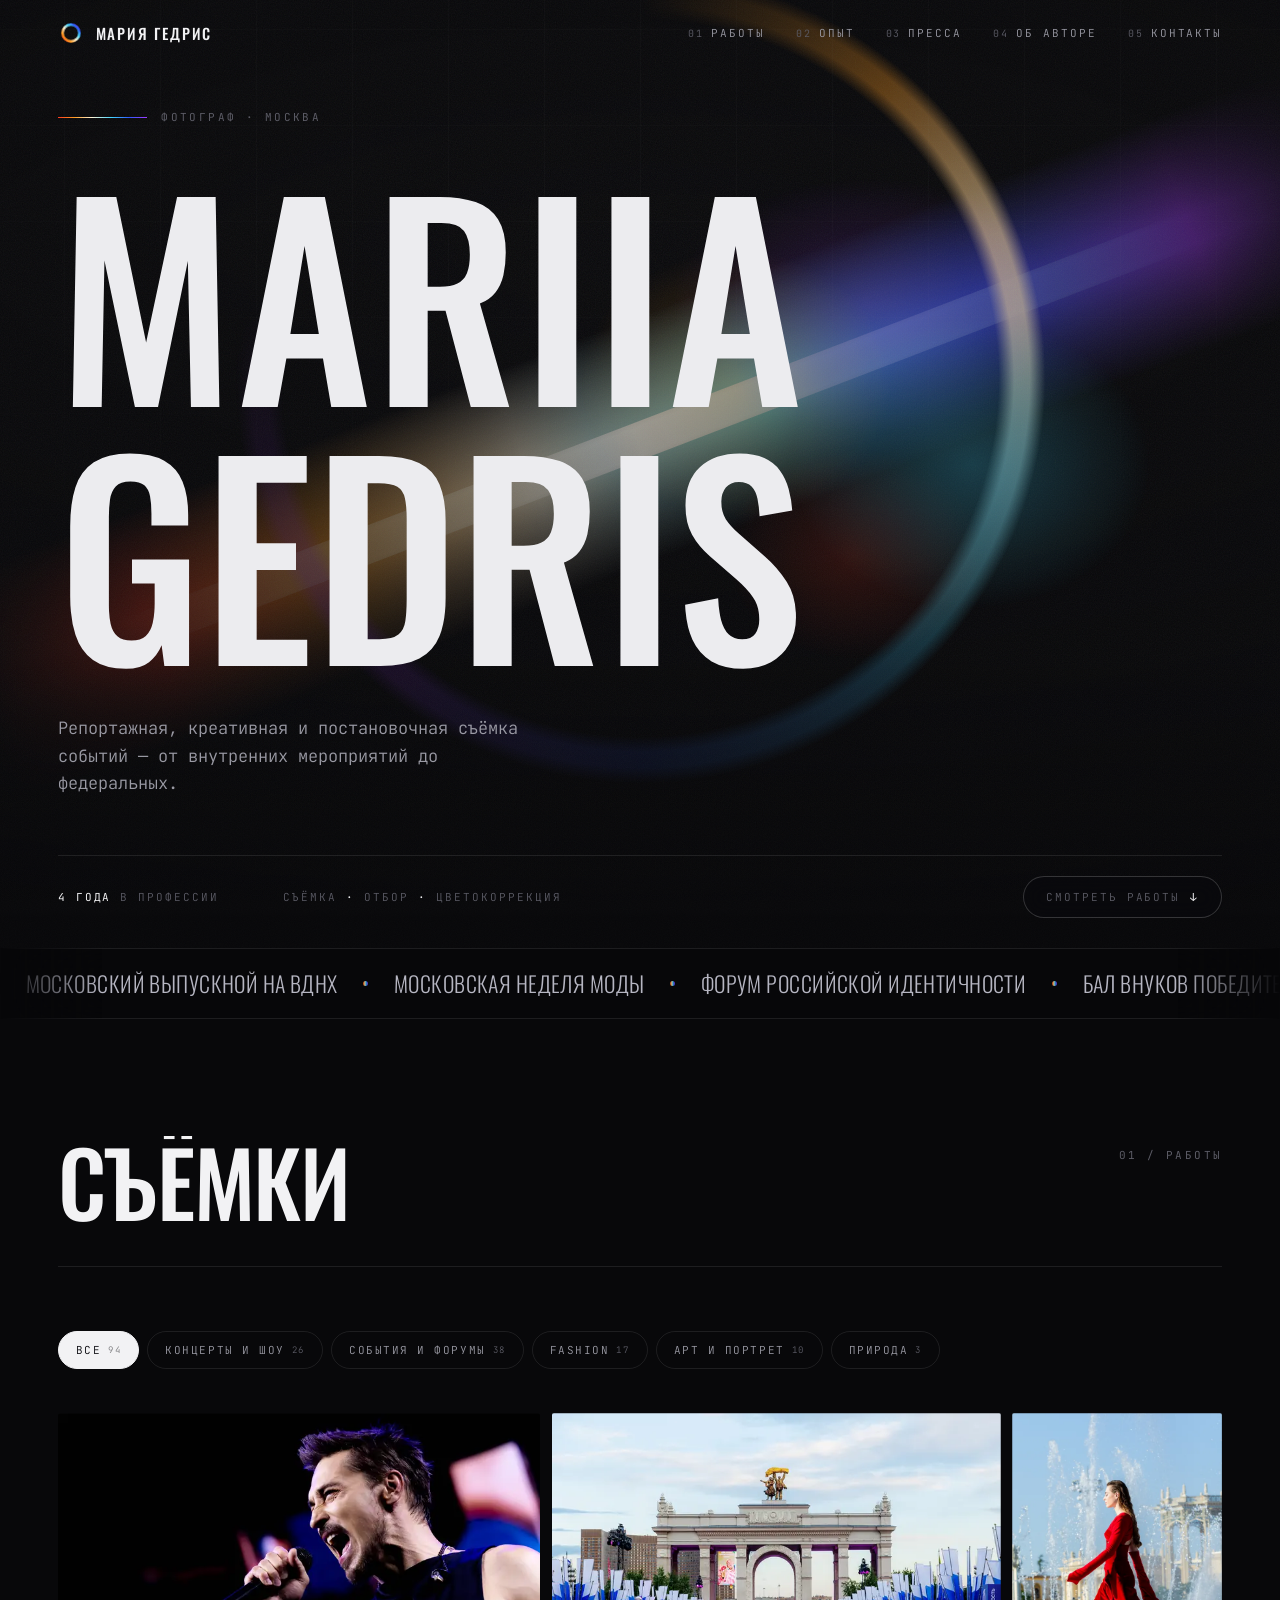
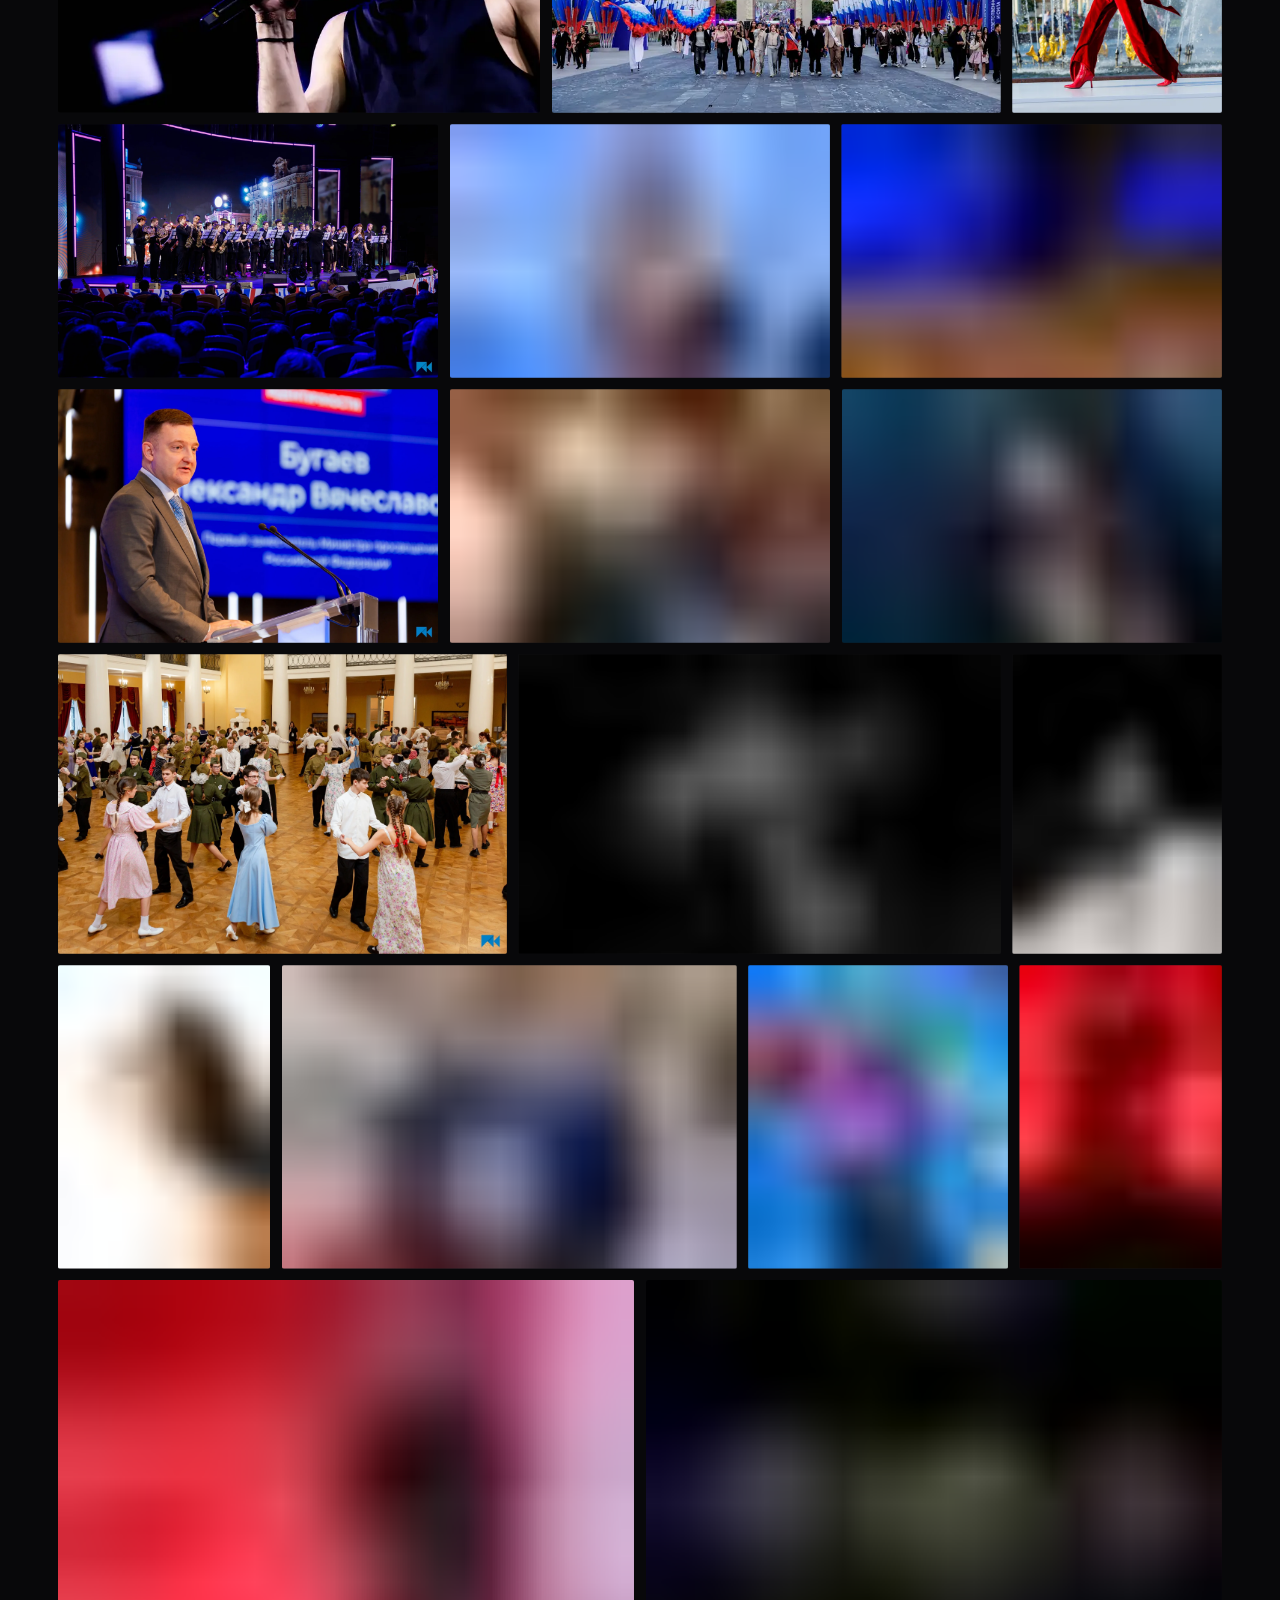
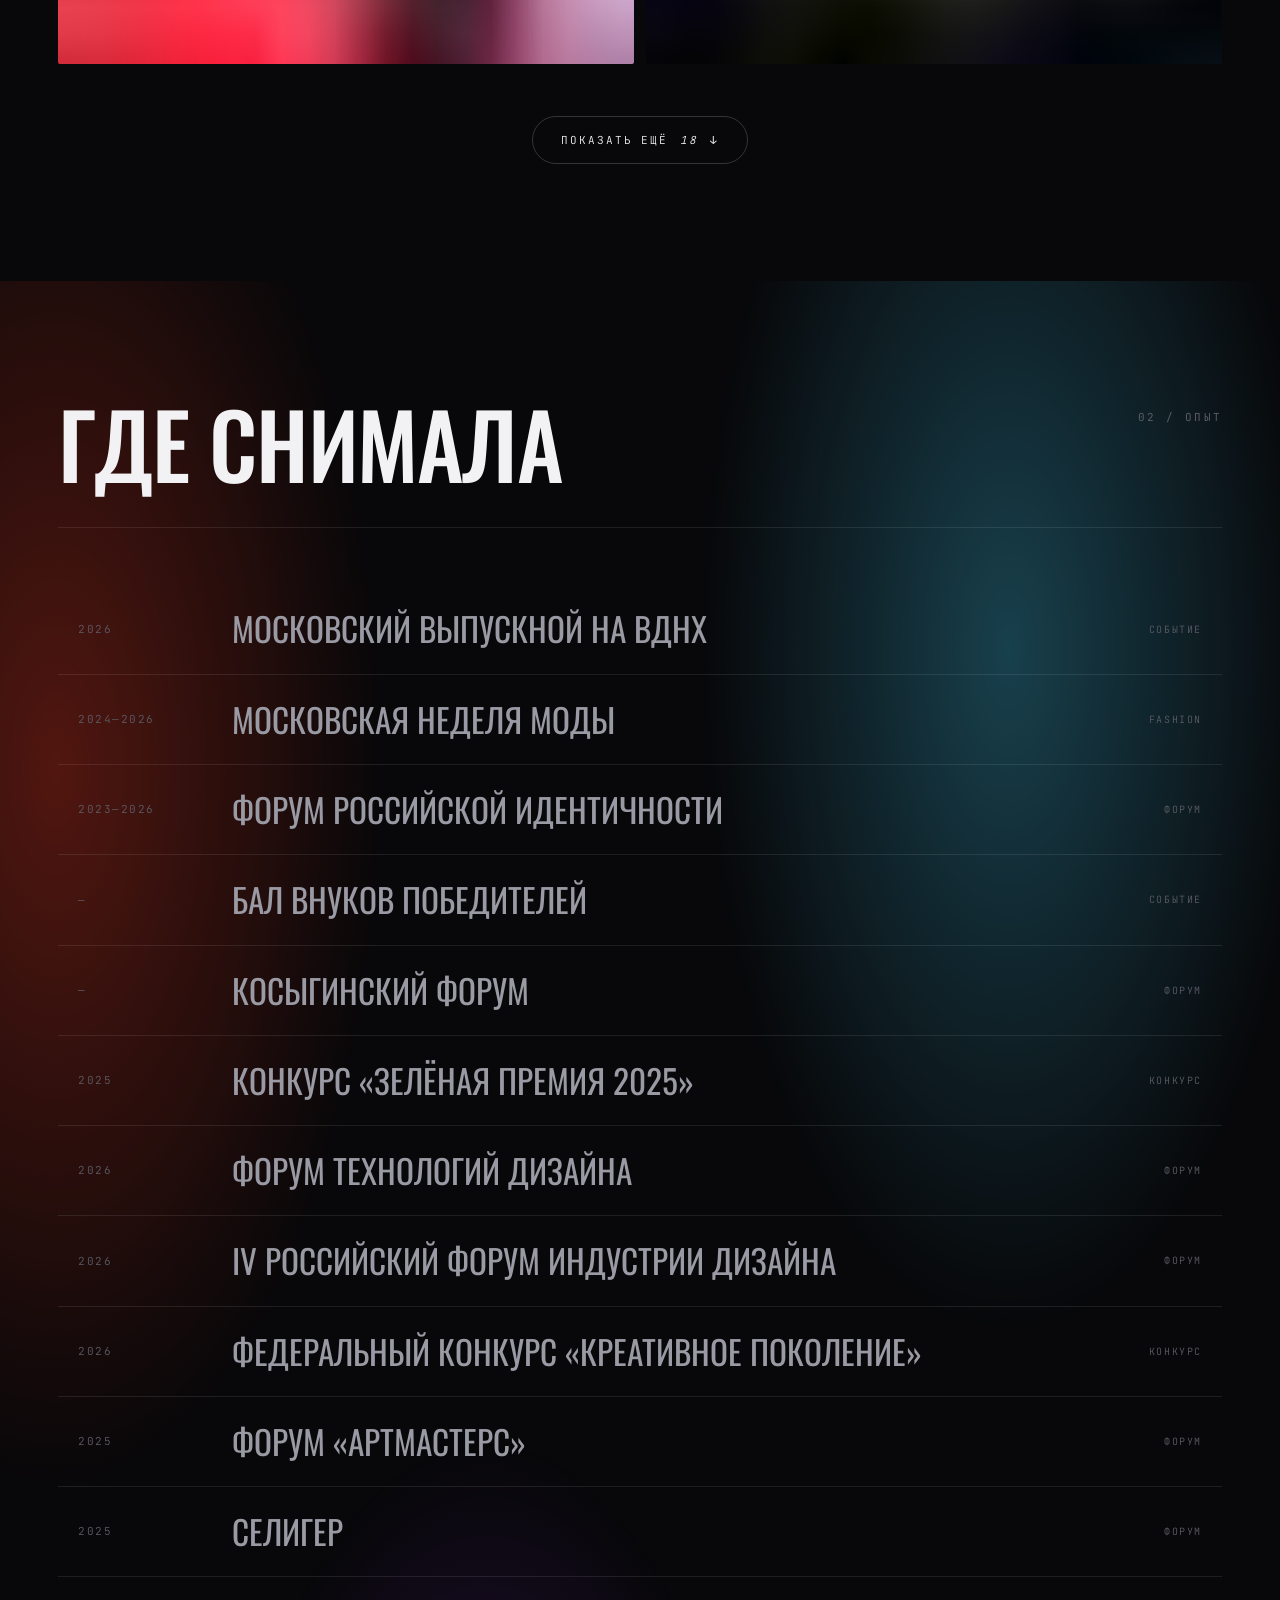
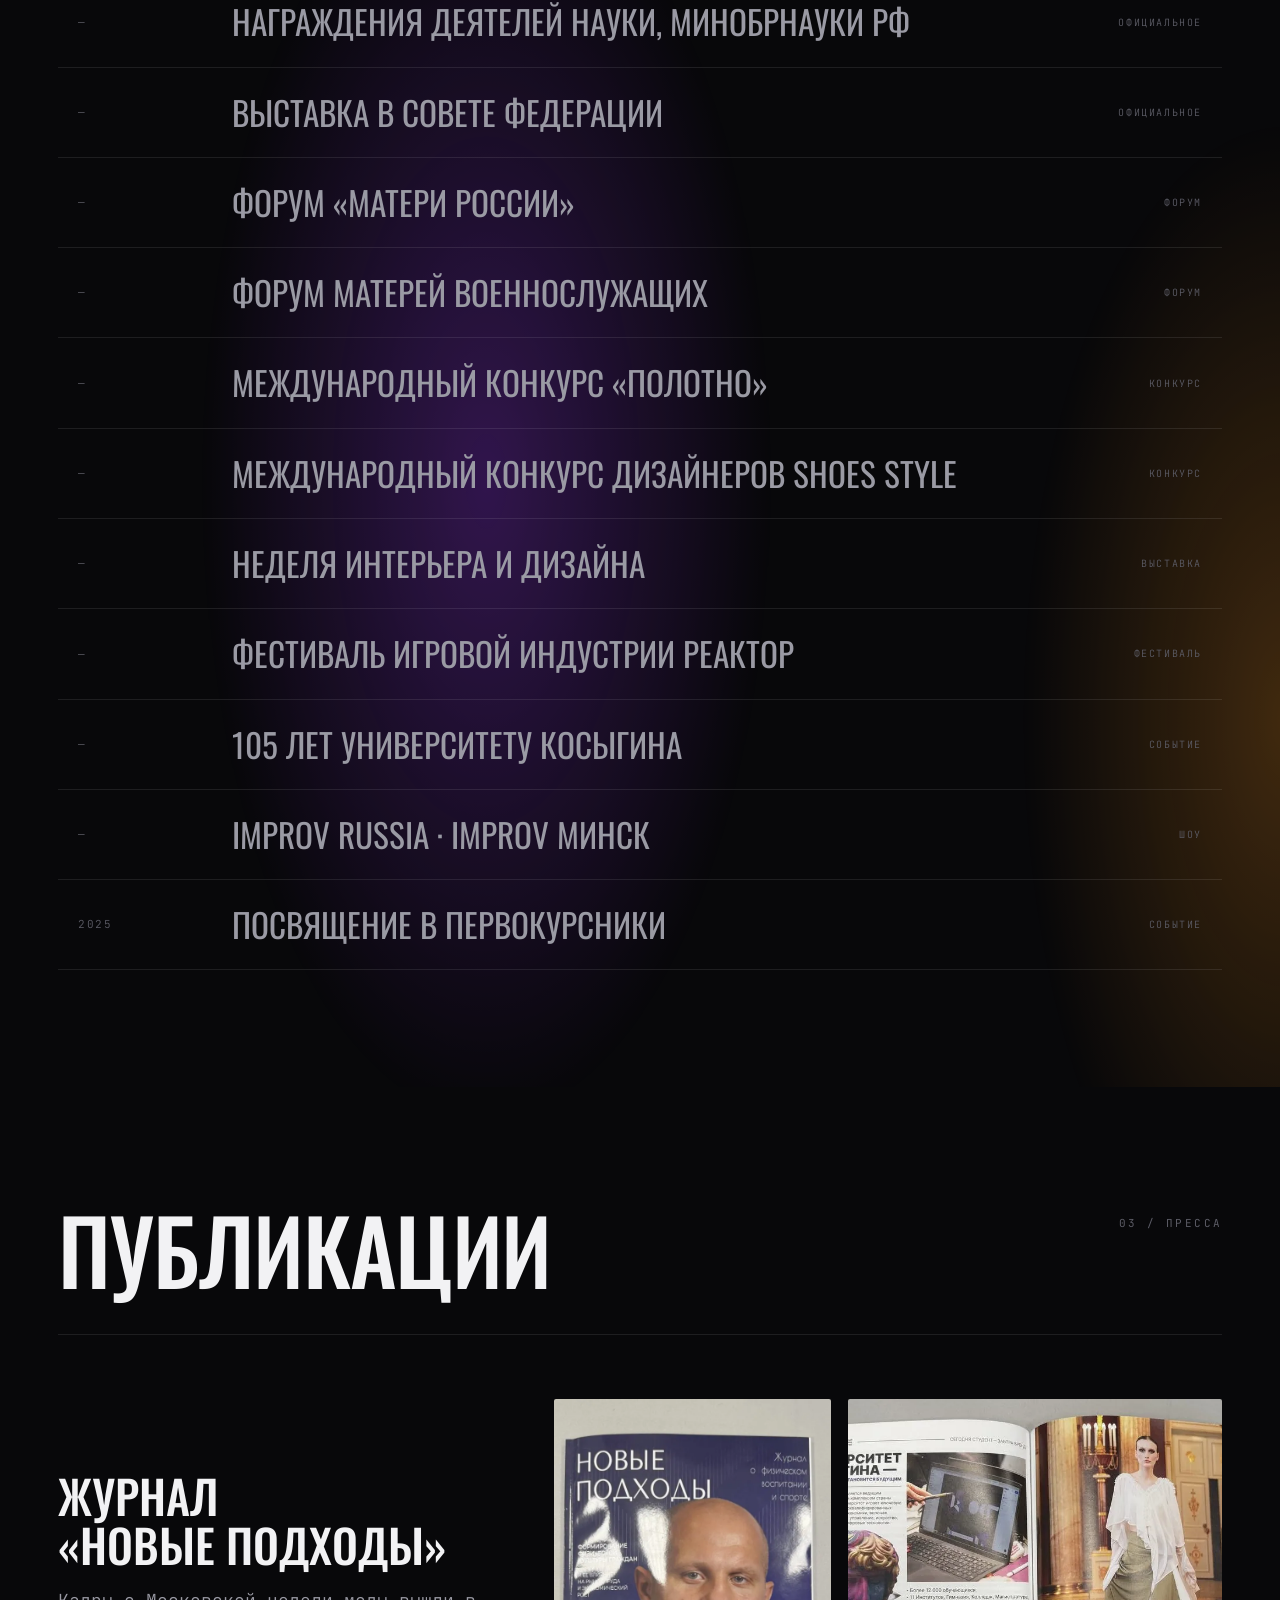
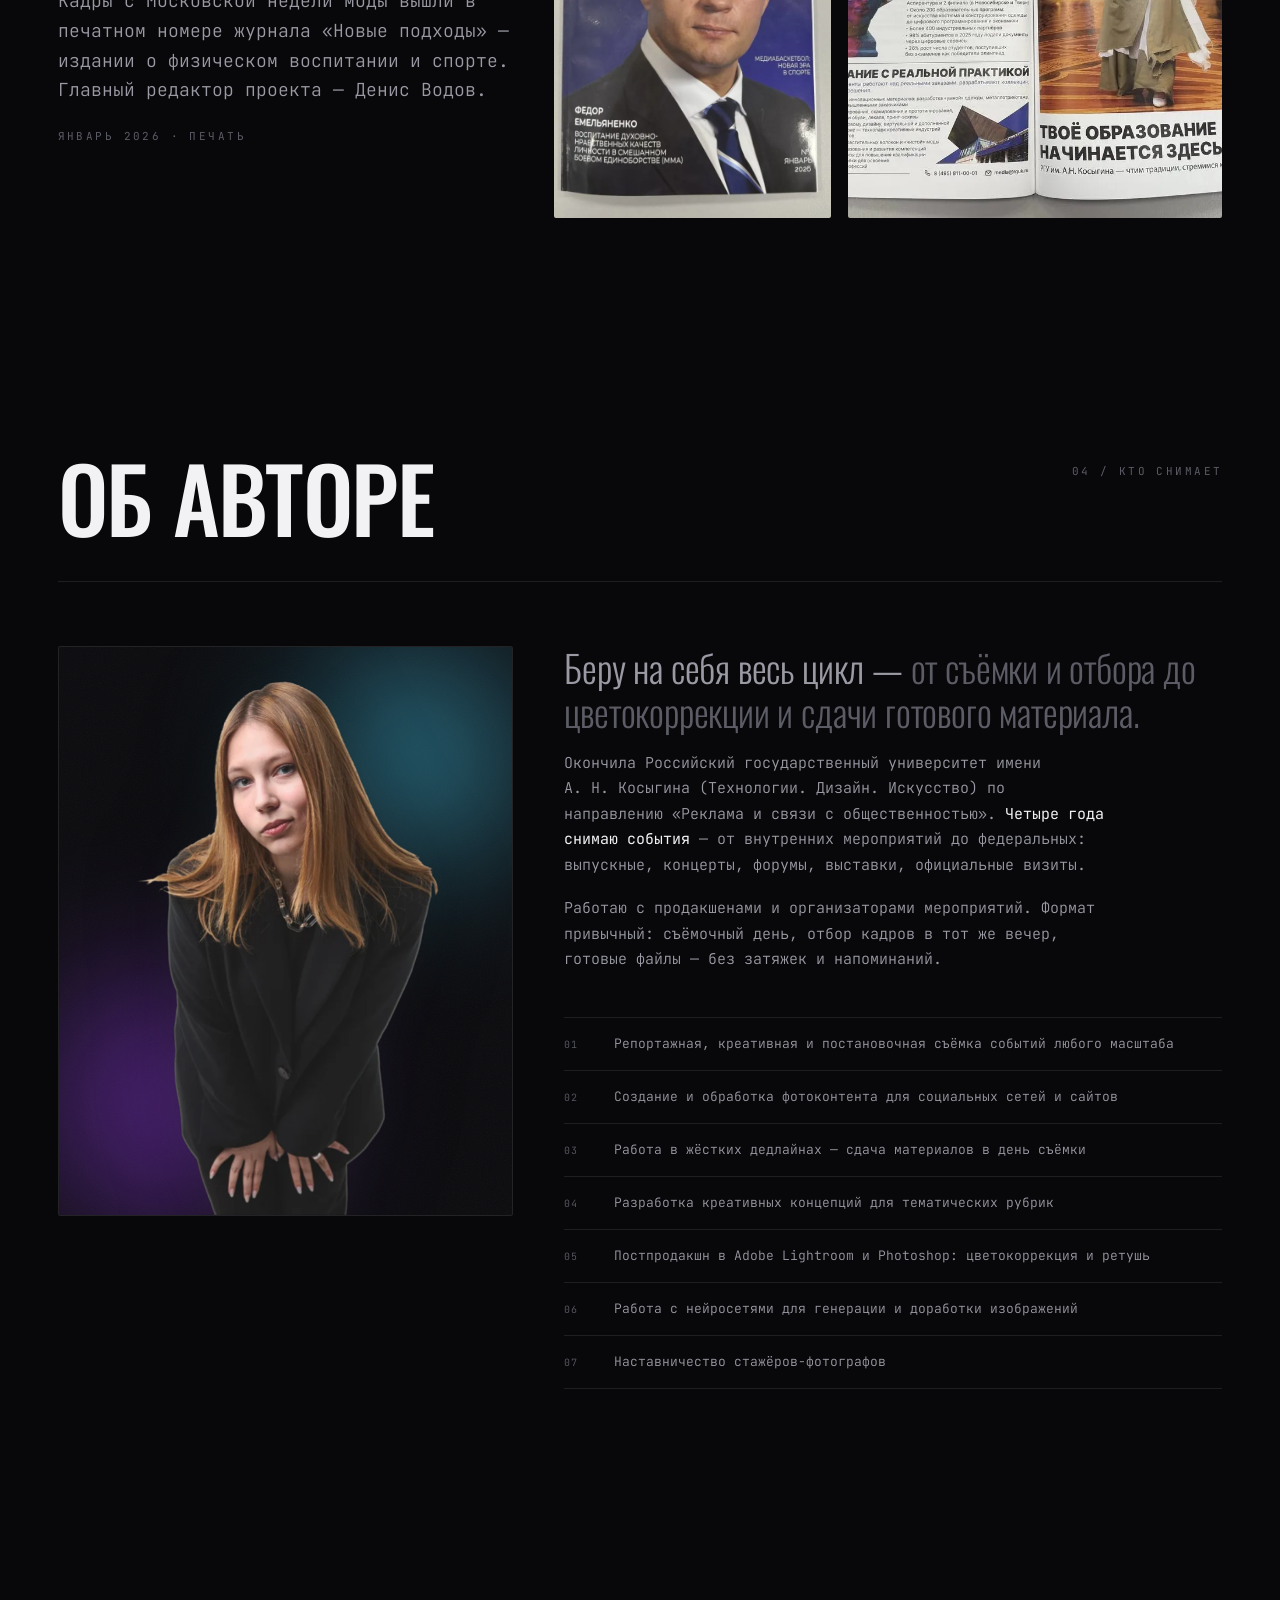
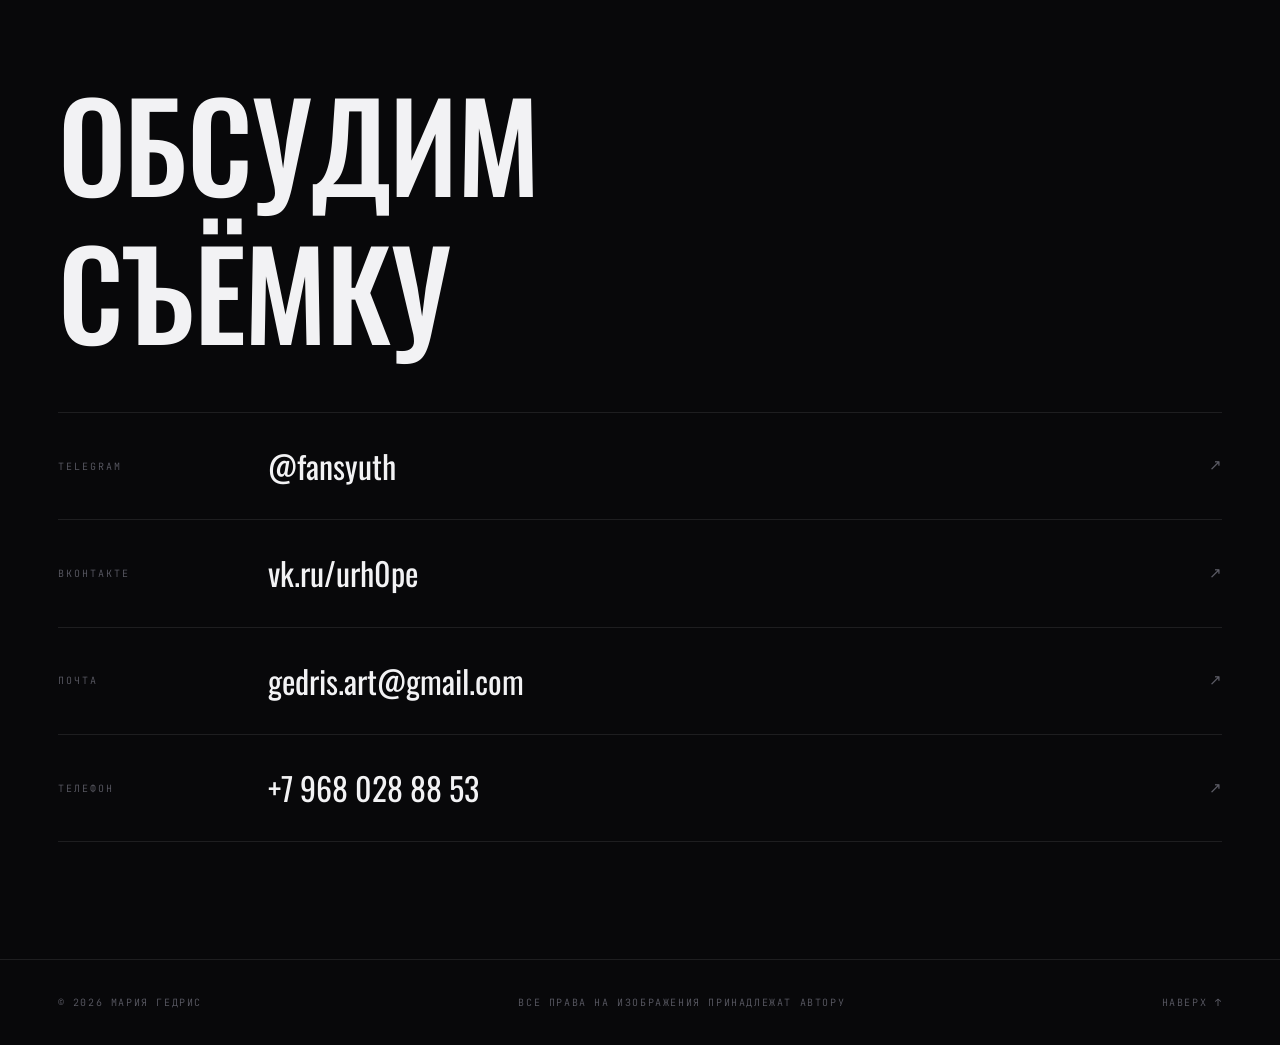
==== commit a2e1d920: "Добавить репортажные фотографии и обновить опыт" ====
--- a/index.html
+++ b/index.html
@@ -176,10 +176,10 @@
 
       <div class="filters" id="filters" role="tablist" aria-label="Фильтр по жанрам">
         <!-- FILTERS:START -->
-        <button data-genre="all" role="tab" aria-selected="true">Все<em>72</em></button>
-        <button data-genre="concert" role="tab" aria-selected="false">Концерты и шоу<em>22</em></button>
-        <button data-genre="event" role="tab" aria-selected="false">События и форумы<em>21</em></button>
-        <button data-genre="fashion" role="tab" aria-selected="false">Fashion<em>16</em></button>
+        <button data-genre="all" role="tab" aria-selected="true">Все<em>94</em></button>
+        <button data-genre="concert" role="tab" aria-selected="false">Концерты и шоу<em>26</em></button>
+        <button data-genre="event" role="tab" aria-selected="false">События и форумы<em>38</em></button>
+        <button data-genre="fashion" role="tab" aria-selected="false">Fashion<em>17</em></button>
         <button data-genre="art" role="tab" aria-selected="false">Арт и портрет<em>10</em></button>
         <button data-genre="nature" role="tab" aria-selected="false">Природа<em>3</em></button>
         <!-- FILTERS:END -->
@@ -231,6 +231,71 @@
   </figcaption>
 </figure>
 <figure class="tile reveal" tabindex="0" role="button" data-genre="concert"
+        data-full="assets/img/full/reportage-9372.webp" data-title="Оркестр" data-cap="Концерт · общий план"
+        aria-label="Оркестр — Концерт · общий план. Фотограф Мария Гедрис" data-ar="1.5" style="--ar:1.5">
+  <div class="tile-media" style="background-image:url([data-uri]);background-size:cover">
+    <img src="assets/img/full/reportage-9372.webp"
+         sizes="(max-width: 620px) 100vw, (max-width: 1000px) 50vw, 40vw"
+         alt="Оркестр — Концерт · общий план. Фотограф Мария Гедрис" width="1230" height="820"
+         loading="eager" decoding="async" fetchpriority="auto">
+  </div>
+  <figcaption class="tile-cap">
+    <div><h3>Оркестр</h3><p>Концерт · общий план</p></div><span class="zoom" aria-hidden="true">↗</span>
+  </figcaption>
+</figure>
+<figure class="tile reveal" tabindex="0" role="button" data-genre="event"
+        data-full="assets/img/full/reportage-9375.webp" data-title="Выступление на сцене" data-cap="Репортаж · спикер"
+        aria-label="Выступление на сцене — Репортаж · спикер. Фотограф Мария Гедрис" data-ar="1.5" style="--ar:1.5">
+  <div class="tile-media" style="background-image:url([data-uri]);background-size:cover">
+    <img src="assets/img/full/reportage-9375.webp"
+         sizes="(max-width: 620px) 100vw, (max-width: 1000px) 50vw, 40vw"
+         alt="Выступление на сцене — Репортаж · спикер. Фотограф Мария Гедрис" width="1230" height="820"
+         loading="lazy" decoding="async" fetchpriority="auto">
+  </div>
+  <figcaption class="tile-cap">
+    <div><h3>Выступление на сцене</h3><p>Репортаж · спикер</p></div><span class="zoom" aria-hidden="true">↗</span>
+  </figcaption>
+</figure>
+<figure class="tile reveal" tabindex="0" role="button" data-genre="event"
+        data-full="assets/img/full/reportage-9386.webp" data-title="Форум российской идентичности" data-cap="Пленарное заседание"
+        aria-label="Форум российской идентичности — Пленарное заседание. Фотограф Мария Гедрис" data-ar="1.5" style="--ar:1.5">
+  <div class="tile-media" style="background-image:url([data-uri]);background-size:cover">
+    <img src="assets/img/full/reportage-9386.webp"
+         sizes="(max-width: 620px) 100vw, (max-width: 1000px) 50vw, 40vw"
+         alt="Форум российской идентичности — Пленарное заседание. Фотограф Мария Гедрис" width="1230" height="820"
+         loading="lazy" decoding="async" fetchpriority="auto">
+  </div>
+  <figcaption class="tile-cap">
+    <div><h3>Форум российской идентичности</h3><p>Пленарное заседание</p></div><span class="zoom" aria-hidden="true">↗</span>
+  </figcaption>
+</figure>
+<figure class="tile reveal" tabindex="0" role="button" data-genre="event"
+        data-full="assets/img/full/reportage-9388.webp" data-title="Форум российской идентичности" data-cap="Выступление спикера"
+        aria-label="Форум российской идентичности — Выступление спикера. Фотограф Мария Гедрис" data-ar="1.501" style="--ar:1.501">
+  <div class="tile-media" style="background-image:url([data-uri]);background-size:cover">
+    <img src="assets/img/full/reportage-9388.webp"
+         sizes="(max-width: 620px) 100vw, (max-width: 1000px) 50vw, 40vw"
+         alt="Форум российской идентичности — Выступление спикера. Фотограф Мария Гедрис" width="1231" height="820"
+         loading="lazy" decoding="async" fetchpriority="auto">
+  </div>
+  <figcaption class="tile-cap">
+    <div><h3>Форум российской идентичности</h3><p>Выступление спикера</p></div><span class="zoom" aria-hidden="true">↗</span>
+  </figcaption>
+</figure>
+<figure class="tile reveal" tabindex="0" role="button" data-genre="event"
+        data-full="assets/img/full/reportage-9390.webp" data-title="Участники мероприятия" data-cap="Репортаж · зрительный зал"
+        aria-label="Участники мероприятия — Репортаж · зрительный зал. Фотограф Мария Гедрис" data-ar="1.501" style="--ar:1.501">
+  <div class="tile-media" style="background-image:url([data-uri]);background-size:cover">
+    <img src="assets/img/full/reportage-9390.webp"
+         sizes="(max-width: 620px) 100vw, (max-width: 1000px) 50vw, 40vw"
+         alt="Участники мероприятия — Репортаж · зрительный зал. Фотограф Мария Гедрис" width="1231" height="820"
+         loading="lazy" decoding="async" fetchpriority="auto">
+  </div>
+  <figcaption class="tile-cap">
+    <div><h3>Участники мероприятия</h3><p>Репортаж · зрительный зал</p></div><span class="zoom" aria-hidden="true">↗</span>
+  </figcaption>
+</figure>
+<figure class="tile reveal" tabindex="0" role="button" data-genre="concert"
         data-full="assets/img/full/concert-02.webp" data-title="Антон Шастун" data-cap="Improv Russia"
         aria-label="Антон Шастун — Improv Russia. Фотограф Мария Гедрис" data-ar="1.5" style="--ar:1.5">
   <div class="tile-media" style="background-image:url([data-uri]);background-size:cover">
@@ -238,10 +303,23 @@
          srcset="assets/img/grid-sm/concert-02.webp 690w, assets/img/grid/concert-02.webp 1230w"
          sizes="(max-width: 620px) 100vw, (max-width: 1000px) 50vw, 40vw"
          alt="Антон Шастун — Improv Russia. Фотограф Мария Гедрис" width="1230" height="820"
-         loading="eager" decoding="async" fetchpriority="auto">
+         loading="lazy" decoding="async" fetchpriority="auto">
   </div>
   <figcaption class="tile-cap">
     <div><h3>Антон Шастун</h3><p>Improv Russia</p></div><span class="zoom" aria-hidden="true">↗</span>
+  </figcaption>
+</figure>
+<figure class="tile reveal" tabindex="0" role="button" data-genre="event"
+        data-full="assets/img/full/reportage-9381.webp" data-title="Бал внуков победителей" data-cap="Танцевальный зал"
+        aria-label="Бал внуков победителей — Танцевальный зал. Фотограф Мария Гедрис" data-ar="1.501" style="--ar:1.501">
+  <div class="tile-media" style="background-image:url([data-uri]);background-size:cover">
+    <img src="assets/img/full/reportage-9381.webp"
+         sizes="(max-width: 620px) 100vw, (max-width: 1000px) 50vw, 40vw"
+         alt="Бал внуков победителей — Танцевальный зал. Фотограф Мария Гедрис" width="1231" height="820"
+         loading="lazy" decoding="async" fetchpriority="auto">
+  </div>
+  <figcaption class="tile-cap">
+    <div><h3>Бал внуков победителей</h3><p>Танцевальный зал</p></div><span class="zoom" aria-hidden="true">↗</span>
   </figcaption>
 </figure>
 <figure class="tile reveal" tabindex="0" role="button" data-genre="concert"
@@ -286,6 +364,19 @@
     <div><h3>Портрет</h3><p>Студия · высокий ключ</p></div><span class="zoom" aria-hidden="true">↗</span>
   </figcaption>
 </figure>
+<figure class="tile reveal" tabindex="0" role="button" data-genre="event"
+        data-full="assets/img/full/reportage-9373.webp" data-title="Торжественное мероприятие" data-cap="Вручение награды"
+        aria-label="Торжественное мероприятие — Вручение награды. Фотограф Мария Гедрис" data-ar="1.5" style="--ar:1.5">
+  <div class="tile-media" style="background-image:url([data-uri]);background-size:cover">
+    <img src="assets/img/full/reportage-9373.webp"
+         sizes="(max-width: 620px) 100vw, (max-width: 1000px) 50vw, 40vw"
+         alt="Торжественное мероприятие — Вручение награды. Фотограф Мария Гедрис" width="1230" height="820"
+         loading="lazy" decoding="async" fetchpriority="auto">
+  </div>
+  <figcaption class="tile-cap">
+    <div><h3>Торжественное мероприятие</h3><p>Вручение награды</p></div><span class="zoom" aria-hidden="true">↗</span>
+  </figcaption>
+</figure>
 <figure class="tile reveal" tabindex="0" role="button" data-genre="art"
         data-full="assets/img/full/art-02.webp" data-title="Цветение" data-cap="Креативная съёмка"
         aria-label="Цветение — Креативная съёмка. Фотограф Мария Гедрис" data-ar="0.856" style="--ar:0.856">
@@ -328,6 +419,19 @@
     <div><h3>Сергей Лазарев</h3><p>Московский выпускной · 2026</p></div><span class="zoom" aria-hidden="true">↗</span>
   </figcaption>
 </figure>
+<figure class="tile reveal" tabindex="0" role="button" data-genre="concert"
+        data-full="assets/img/full/reportage-9382.webp" data-title="Балет" data-cap="Выступление на сцене"
+        aria-label="Балет — Выступление на сцене. Фотограф Мария Гедрис" data-ar="1.5" style="--ar:1.5">
+  <div class="tile-media" style="background-image:url([data-uri]);background-size:cover">
+    <img src="assets/img/full/reportage-9382.webp"
+         sizes="(max-width: 620px) 100vw, (max-width: 1000px) 50vw, 40vw"
+         alt="Балет — Выступление на сцене. Фотограф Мария Гедрис" width="1230" height="820"
+         loading="lazy" decoding="async" fetchpriority="auto">
+  </div>
+  <figcaption class="tile-cap">
+    <div><h3>Балет</h3><p>Выступление на сцене</p></div><span class="zoom" aria-hidden="true">↗</span>
+  </figcaption>
+</figure>
 <figure class="tile reveal" tabindex="0" role="button" data-genre="event"
         data-full="assets/img/full/event-03.webp" data-title="Креативное поколение" data-cap="Церемония награждения финалистов"
         aria-label="Креативное поколение — Церемония награждения финалистов. Фотограф Мария Гедрис" data-ar="1.61" style="--ar:1.61">
@@ -370,6 +474,19 @@
     <div><h3>Выставка в Совете Федерации</h3><p>Официальная съёмка</p></div><span class="zoom" aria-hidden="true">↗</span>
   </figcaption>
 </figure>
+<figure class="tile reveal" tabindex="0" role="button" data-genre="event"
+        data-full="assets/img/full/reportage-9378.webp" data-title="Косыгинский форум" data-cap="Круглый стол"
+        aria-label="Косыгинский форум — Круглый стол. Фотограф Мария Гедрис" data-ar="1.5" style="--ar:1.5">
+  <div class="tile-media" style="background-image:url([data-uri]);background-size:cover">
+    <img src="assets/img/full/reportage-9378.webp"
+         sizes="(max-width: 620px) 100vw, (max-width: 1000px) 50vw, 40vw"
+         alt="Косыгинский форум — Круглый стол. Фотограф Мария Гедрис" width="1230" height="820"
+         loading="lazy" decoding="async" fetchpriority="auto">
+  </div>
+  <figcaption class="tile-cap">
+    <div><h3>Косыгинский форум</h3><p>Круглый стол</p></div><span class="zoom" aria-hidden="true">↗</span>
+  </figcaption>
+</figure>
 <figure class="tile reveal" tabindex="0" role="button" data-genre="concert"
         data-full="assets/img/full/concert-05.webp" data-title="The Hatters" data-cap="Московский выпускной · 2026"
         aria-label="The Hatters — Московский выпускной · 2026. Фотограф Мария Гедрис" data-ar="1.5" style="--ar:1.5">
@@ -454,6 +571,19 @@
     <div><h3>Дима Билан</h3><p>Концерт · сцена</p></div><span class="zoom" aria-hidden="true">↗</span>
   </figcaption>
 </figure>
+<figure class="tile reveal" tabindex="0" role="button" data-genre="event"
+        data-full="assets/img/full/reportage-9369.webp" data-title="Участница мероприятия" data-cap="Репортаж · портрет"
+        aria-label="Участница мероприятия — Репортаж · портрет. Фотограф Мария Гедрис" data-ar="0.667" style="--ar:0.667">
+  <div class="tile-media" style="background-image:url([data-uri]);background-size:cover">
+    <img src="assets/img/full/reportage-9369.webp"
+         sizes="(max-width: 620px) 100vw, (max-width: 1000px) 50vw, 40vw"
+         alt="Участница мероприятия — Репортаж · портрет. Фотограф Мария Гедрис" width="547" height="820"
+         loading="lazy" decoding="async" fetchpriority="auto">
+  </div>
+  <figcaption class="tile-cap">
+    <div><h3>Участница мероприятия</h3><p>Репортаж · портрет</p></div><span class="zoom" aria-hidden="true">↗</span>
+  </figcaption>
+</figure>
 <figure class="tile reveal" tabindex="0" role="button" data-genre="concert"
         data-full="assets/img/full/concert-08.webp" data-title="Дима Билан" data-cap="Концерт · чёрно-белое"
         aria-label="Дима Билан — Концерт · чёрно-белое. Фотограф Мария Гедрис" data-ar="1.611" style="--ar:1.611">
@@ -496,6 +626,19 @@
     <div><h3>Сергей Лазарев</h3><p>Московский выпускной · 2026</p></div><span class="zoom" aria-hidden="true">↗</span>
   </figcaption>
 </figure>
+<figure class="tile reveal" tabindex="0" role="button" data-genre="event"
+        data-full="assets/img/full/reportage-9371.webp" data-title="105 лет университету Косыгина" data-cap="Юбилейный вечер · сцена"
+        aria-label="105 лет университету Косыгина — Юбилейный вечер · сцена. Фотограф Мария Гедрис" data-ar="1.5" style="--ar:1.5">
+  <div class="tile-media" style="background-image:url([data-uri]);background-size:cover">
+    <img src="assets/img/full/reportage-9371.webp"
+         sizes="(max-width: 620px) 100vw, (max-width: 1000px) 50vw, 40vw"
+         alt="105 лет университету Косыгина — Юбилейный вечер · сцена. Фотограф Мария Гедрис" width="1230" height="820"
+         loading="lazy" decoding="async" fetchpriority="auto">
+  </div>
+  <figcaption class="tile-cap">
+    <div><h3>105 лет университету Косыгина</h3><p>Юбилейный вечер · сцена</p></div><span class="zoom" aria-hidden="true">↗</span>
+  </figcaption>
+</figure>
 <figure class="tile reveal" tabindex="0" role="button" data-genre="concert"
         data-full="assets/img/full/concert-11.webp" data-title="The Hatters" data-cap="Московский выпускной · 2026"
         aria-label="The Hatters — Московский выпускной · 2026. Фотограф Мария Гедрис" data-ar="1.5" style="--ar:1.5">
@@ -538,6 +681,19 @@
     <div><h3>Improv Минск</h3><p>Шоу · чёрно-белое</p></div><span class="zoom" aria-hidden="true">↗</span>
   </figcaption>
 </figure>
+<figure class="tile reveal" tabindex="0" role="button" data-genre="event"
+        data-full="assets/img/full/reportage-9387.webp" data-title="Форум российской идентичности" data-cap="Выступление спикера"
+        aria-label="Форум российской идентичности — Выступление спикера. Фотограф Мария Гедрис" data-ar="1.501" style="--ar:1.501">
+  <div class="tile-media" style="background-image:url([data-uri]);background-size:cover">
+    <img src="assets/img/full/reportage-9387.webp"
+         sizes="(max-width: 620px) 100vw, (max-width: 1000px) 50vw, 40vw"
+         alt="Форум российской идентичности — Выступление спикера. Фотограф Мария Гедрис" width="1231" height="820"
+         loading="lazy" decoding="async" fetchpriority="auto">
+  </div>
+  <figcaption class="tile-cap">
+    <div><h3>Форум российской идентичности</h3><p>Выступление спикера</p></div><span class="zoom" aria-hidden="true">↗</span>
+  </figcaption>
+</figure>
 <figure class="tile reveal" tabindex="0" role="button" data-genre="concert"
         data-full="assets/img/full/concert-14.webp" data-title="Improv Минск" data-cap="Шоу · сцена"
         aria-label="Improv Минск — Шоу · сцена. Фотограф Мария Гедрис" data-ar="1.5" style="--ar:1.5">
@@ -580,6 +736,19 @@
     <div><h3>Improv Russia</h3><p>StandUp Store Moscow</p></div><span class="zoom" aria-hidden="true">↗</span>
   </figcaption>
 </figure>
+<figure class="tile reveal" tabindex="0" role="button" data-genre="event"
+        data-full="assets/img/full/reportage-9370.webp" data-title="Торжественное мероприятие" data-cap="Репортаж · гости"
+        aria-label="Торжественное мероприятие — Репортаж · гости. Фотограф Мария Гедрис" data-ar="0.667" style="--ar:0.667">
+  <div class="tile-media" style="background-image:url([data-uri]);background-size:cover">
+    <img src="assets/img/full/reportage-9370.webp"
+         sizes="(max-width: 620px) 100vw, (max-width: 1000px) 50vw, 40vw"
+         alt="Торжественное мероприятие — Репортаж · гости. Фотограф Мария Гедрис" width="547" height="820"
+         loading="lazy" decoding="async" fetchpriority="auto">
+  </div>
+  <figcaption class="tile-cap">
+    <div><h3>Торжественное мероприятие</h3><p>Репортаж · гости</p></div><span class="zoom" aria-hidden="true">↗</span>
+  </figcaption>
+</figure>
 <figure class="tile reveal" tabindex="0" role="button" data-genre="concert"
         data-full="assets/img/full/concert-17.webp" data-title="Improv Russia" data-cap="Шоу · Москва"
         aria-label="Improv Russia — Шоу · Москва. Фотограф Мария Гедрис" data-ar="1.5" style="--ar:1.5">
@@ -622,6 +791,19 @@
     <div><h3>Improv Russia</h3><p>Шоу · Москва</p></div><span class="zoom" aria-hidden="true">↗</span>
   </figcaption>
 </figure>
+<figure class="tile reveal" tabindex="0" role="button" data-genre="event"
+        data-full="assets/img/full/reportage-9385.webp" data-title="Круглый стол" data-cap="Репортаж · обсуждение"
+        aria-label="Круглый стол — Репортаж · обсуждение. Фотограф Мария Гедрис" data-ar="1.5" style="--ar:1.5">
+  <div class="tile-media" style="background-image:url([data-uri]);background-size:cover">
+    <img src="assets/img/full/reportage-9385.webp"
+         sizes="(max-width: 620px) 100vw, (max-width: 1000px) 50vw, 40vw"
+         alt="Круглый стол — Репортаж · обсуждение. Фотограф Мария Гедрис" width="1230" height="820"
+         loading="lazy" decoding="async" fetchpriority="auto">
+  </div>
+  <figcaption class="tile-cap">
+    <div><h3>Круглый стол</h3><p>Репортаж · обсуждение</p></div><span class="zoom" aria-hidden="true">↗</span>
+  </figcaption>
+</figure>
 <figure class="tile reveal" tabindex="0" role="button" data-genre="concert"
         data-full="assets/img/full/concert-20.webp" data-title="Творческое шоу" data-cap="Сцена · Москва"
         aria-label="Творческое шоу — Сцена · Москва. Фотограф Мария Гедрис" data-ar="1.611" style="--ar:1.611">
@@ -664,6 +846,19 @@
     <div><h3>Творческое шоу</h3><p>Сцена · Москва</p></div><span class="zoom" aria-hidden="true">↗</span>
   </figcaption>
 </figure>
+<figure class="tile reveal" tabindex="0" role="button" data-genre="concert"
+        data-full="assets/img/full/reportage-9376.webp" data-title="Выступление с оркестром" data-cap="Концерт · сцена"
+        aria-label="Выступление с оркестром — Концерт · сцена. Фотограф Мария Гедрис" data-ar="1.5" style="--ar:1.5">
+  <div class="tile-media" style="background-image:url([data-uri]);background-size:cover">
+    <img src="assets/img/full/reportage-9376.webp"
+         sizes="(max-width: 620px) 100vw, (max-width: 1000px) 50vw, 40vw"
+         alt="Выступление с оркестром — Концерт · сцена. Фотограф Мария Гедрис" width="1230" height="820"
+         loading="lazy" decoding="async" fetchpriority="auto">
+  </div>
+  <figcaption class="tile-cap">
+    <div><h3>Выступление с оркестром</h3><p>Концерт · сцена</p></div><span class="zoom" aria-hidden="true">↗</span>
+  </figcaption>
+</figure>
 <figure class="tile reveal" tabindex="0" role="button" data-genre="event"
         data-full="assets/img/full/event-07.webp" data-title="Московский выпускной на ВДНХ" data-cap="Событие · 2026"
         aria-label="Московский выпускной на ВДНХ — Событие · 2026. Фотограф Мария Гедрис" data-ar="1.5" style="--ar:1.5">
@@ -707,6 +902,19 @@
   </figcaption>
 </figure>
 <figure class="tile reveal" tabindex="0" role="button" data-genre="event"
+        data-full="assets/img/full/reportage-9391.webp" data-title="Форум российской идентичности" data-cap="Стратегическая сессия"
+        aria-label="Форум российской идентичности — Стратегическая сессия. Фотограф Мария Гедрис" data-ar="1.501" style="--ar:1.501">
+  <div class="tile-media" style="background-image:url([data-uri]);background-size:cover">
+    <img src="assets/img/full/reportage-9391.webp"
+         sizes="(max-width: 620px) 100vw, (max-width: 1000px) 50vw, 40vw"
+         alt="Форум российской идентичности — Стратегическая сессия. Фотограф Мария Гедрис" width="1231" height="820"
+         loading="lazy" decoding="async" fetchpriority="auto">
+  </div>
+  <figcaption class="tile-cap">
+    <div><h3>Форум российской идентичности</h3><p>Стратегическая сессия</p></div><span class="zoom" aria-hidden="true">↗</span>
+  </figcaption>
+</figure>
+<figure class="tile reveal" tabindex="0" role="button" data-genre="event"
         data-full="assets/img/full/event-10.webp" data-title="Московский выпускной на ВДНХ" data-cap="Сцена · 2026"
         aria-label="Московский выпускной на ВДНХ — Сцена · 2026. Фотограф Мария Гедрис" data-ar="1.5" style="--ar:1.5">
   <div class="tile-media" style="background-image:url([data-uri]);background-size:cover">
@@ -749,6 +957,19 @@
   </figcaption>
 </figure>
 <figure class="tile reveal" tabindex="0" role="button" data-genre="event"
+        data-full="assets/img/full/reportage-9374.webp" data-title="Торжественное мероприятие" data-cap="Памятный подарок"
+        aria-label="Торжественное мероприятие — Памятный подарок. Фотограф Мария Гедрис" data-ar="0.666" style="--ar:0.666">
+  <div class="tile-media" style="background-image:url([data-uri]);background-size:cover">
+    <img src="assets/img/full/reportage-9374.webp"
+         sizes="(max-width: 620px) 100vw, (max-width: 1000px) 50vw, 40vw"
+         alt="Торжественное мероприятие — Памятный подарок. Фотограф Мария Гедрис" width="546" height="820"
+         loading="lazy" decoding="async" fetchpriority="auto">
+  </div>
+  <figcaption class="tile-cap">
+    <div><h3>Торжественное мероприятие</h3><p>Памятный подарок</p></div><span class="zoom" aria-hidden="true">↗</span>
+  </figcaption>
+</figure>
+<figure class="tile reveal" tabindex="0" role="button" data-genre="event"
         data-full="assets/img/full/event-13.webp" data-title="Выставка в Совете Федерации" data-cap="Официальная съёмка"
         aria-label="Выставка в Совете Федерации — Официальная съёмка. Фотограф Мария Гедрис" data-ar="1.611" style="--ar:1.611">
   <div class="tile-media" style="background-image:url([data-uri]);background-size:cover">
@@ -790,6 +1011,19 @@
     <div><h3>Выставка в Совете Федерации</h3><p>Костюмы народов России</p></div><span class="zoom" aria-hidden="true">↗</span>
   </figcaption>
 </figure>
+<figure class="tile reveal" tabindex="0" role="button" data-genre="concert"
+        data-full="assets/img/full/reportage-9383.webp" data-title="Балет" data-cap="Сольное выступление"
+        aria-label="Балет — Сольное выступление. Фотограф Мария Гедрис" data-ar="1.5" style="--ar:1.5">
+  <div class="tile-media" style="background-image:url([data-uri]);background-size:cover">
+    <img src="assets/img/full/reportage-9383.webp"
+         sizes="(max-width: 620px) 100vw, (max-width: 1000px) 50vw, 40vw"
+         alt="Балет — Сольное выступление. Фотограф Мария Гедрис" width="1230" height="820"
+         loading="lazy" decoding="async" fetchpriority="auto">
+  </div>
+  <figcaption class="tile-cap">
+    <div><h3>Балет</h3><p>Сольное выступление</p></div><span class="zoom" aria-hidden="true">↗</span>
+  </figcaption>
+</figure>
 <figure class="tile reveal" tabindex="0" role="button" data-genre="event"
         data-full="assets/img/full/event-16.webp" data-title="Селигер" data-cap="Форум · 2025"
         aria-label="Селигер — Форум · 2025. Фотограф Мария Гедрис" data-ar="1.5" style="--ar:1.5">
@@ -830,6 +1064,19 @@
   </div>
   <figcaption class="tile-cap">
     <div><h3>Форум индустрии дизайна</h3><p>IV Российский форум · деловая программа</p></div><span class="zoom" aria-hidden="true">↗</span>
+  </figcaption>
+</figure>
+<figure class="tile reveal" tabindex="0" role="button" data-genre="event"
+        data-full="assets/img/full/reportage-9379.webp" data-title="Участник дискуссии" data-cap="Репортаж · портрет"
+        aria-label="Участник дискуссии — Репортаж · портрет. Фотограф Мария Гедрис" data-ar="0.667" style="--ar:0.667">
+  <div class="tile-media" style="background-image:url([data-uri]);background-size:cover">
+    <img src="assets/img/full/reportage-9379.webp"
+         sizes="(max-width: 620px) 100vw, (max-width: 1000px) 50vw, 40vw"
+         alt="Участник дискуссии — Репортаж · портрет. Фотограф Мария Гедрис" width="547" height="820"
+         loading="lazy" decoding="async" fetchpriority="auto">
+  </div>
+  <figcaption class="tile-cap">
+    <div><h3>Участник дискуссии</h3><p>Репортаж · портрет</p></div><span class="zoom" aria-hidden="true">↗</span>
   </figcaption>
 </figure>
 <figure class="tile reveal" tabindex="0" role="button" data-genre="event"
@@ -917,6 +1164,19 @@
   </figcaption>
 </figure>
 <figure class="tile reveal" tabindex="0" role="button" data-genre="fashion"
+        data-full="assets/img/full/reportage-9377.webp" data-title="Модный показ" data-cap="Подиум · общий план"
+        aria-label="Модный показ — Подиум · общий план. Фотограф Мария Гедрис" data-ar="1.5" style="--ar:1.5">
+  <div class="tile-media" style="background-image:url([data-uri]);background-size:cover">
+    <img src="assets/img/full/reportage-9377.webp"
+         sizes="(max-width: 620px) 100vw, (max-width: 1000px) 50vw, 40vw"
+         alt="Модный показ — Подиум · общий план. Фотограф Мария Гедрис" width="1230" height="820"
+         loading="lazy" decoding="async" fetchpriority="auto">
+  </div>
+  <figcaption class="tile-cap">
+    <div><h3>Модный показ</h3><p>Подиум · общий план</p></div><span class="zoom" aria-hidden="true">↗</span>
+  </figcaption>
+</figure>
+<figure class="tile reveal" tabindex="0" role="button" data-genre="fashion"
         data-full="assets/img/full/fashion-07.webp" data-title="Московская неделя моды" data-cap="Показ · ВДНХ · 2025"
         aria-label="Московская неделя моды — Показ · ВДНХ · 2025. Фотограф Мария Гедрис" data-ar="0.7" style="--ar:0.7">
   <div class="tile-media" style="background-image:url([data-uri]);background-size:cover">
@@ -958,6 +1218,19 @@
     <div><h3>Московская неделя моды</h3><p>Показ · ВДНХ · 2025</p></div><span class="zoom" aria-hidden="true">↗</span>
   </figcaption>
 </figure>
+<figure class="tile reveal" tabindex="0" role="button" data-genre="event"
+        data-full="assets/img/full/reportage-9389.webp" data-title="Детали мероприятия" data-cap="Репортаж · печатные материалы"
+        aria-label="Детали мероприятия — Репортаж · печатные материалы. Фотограф Мария Гедрис" data-ar="0.667" style="--ar:0.667">
+  <div class="tile-media" style="background-image:url([data-uri]);background-size:cover">
+    <img src="assets/img/full/reportage-9389.webp"
+         sizes="(max-width: 620px) 100vw, (max-width: 1000px) 50vw, 40vw"
+         alt="Детали мероприятия — Репортаж · печатные материалы. Фотограф Мария Гедрис" width="547" height="820"
+         loading="lazy" decoding="async" fetchpriority="auto">
+  </div>
+  <figcaption class="tile-cap">
+    <div><h3>Детали мероприятия</h3><p>Репортаж · печатные материалы</p></div><span class="zoom" aria-hidden="true">↗</span>
+  </figcaption>
+</figure>
 <figure class="tile reveal" tabindex="0" role="button" data-genre="fashion"
         data-full="assets/img/full/fashion-10.webp" data-title="Shoes Style" data-cap="Международный конкурс дизайнеров"
         aria-label="Shoes Style — Международный конкурс дизайнеров. Фотограф Мария Гедрис" data-ar="1.611" style="--ar:1.611">
@@ -1040,6 +1313,19 @@
   </div>
   <figcaption class="tile-cap">
     <div><h3>Московская неделя моды</h3><p>SYSOEV · финал показа · 2026</p></div><span class="zoom" aria-hidden="true">↗</span>
+  </figcaption>
+</figure>
+<figure class="tile reveal" tabindex="0" role="button" data-genre="event"
+        data-full="assets/img/full/reportage-9380.webp" data-title="Выступление на конференции" data-cap="Репортаж · общий план"
+        aria-label="Выступление на конференции — Репортаж · общий план. Фотограф Мария Гедрис" data-ar="1.5" style="--ar:1.5">
+  <div class="tile-media" style="background-image:url([data-uri]);background-size:cover">
+    <img src="assets/img/full/reportage-9380.webp"
+         sizes="(max-width: 620px) 100vw, (max-width: 1000px) 50vw, 40vw"
+         alt="Выступление на конференции — Репортаж · общий план. Фотограф Мария Гедрис" width="1230" height="820"
+         loading="lazy" decoding="async" fetchpriority="auto">
+  </div>
+  <figcaption class="tile-cap">
+    <div><h3>Выступление на конференции</h3><p>Репортаж · общий план</p></div><span class="zoom" aria-hidden="true">↗</span>
   </figcaption>
 </figure>
 <figure class="tile reveal" tabindex="0" role="button" data-genre="fashion"
@@ -1219,6 +1505,9 @@
         <div class="exp-row reveal"><span class="exp-year">2026</span><h3 class="exp-name">Московский выпускной на ВДНХ</h3><span class="exp-tag">Событие</span></div>
         <div class="exp-row reveal"><span class="exp-year">2024—2026</span><h3 class="exp-name">Московская неделя моды</h3><span class="exp-tag">Fashion</span></div>
         <div class="exp-row reveal"><span class="exp-year">2023—2026</span><h3 class="exp-name">Форум российской идентичности</h3><span class="exp-tag">Форум</span></div>
+        <div class="exp-row reveal"><span class="exp-year">—</span><h3 class="exp-name">Бал внуков победителей</h3><span class="exp-tag">Событие</span></div>
+        <div class="exp-row reveal"><span class="exp-year">—</span><h3 class="exp-name">Косыгинский форум</h3><span class="exp-tag">Форум</span></div>
+        <div class="exp-row reveal"><span class="exp-year">2025</span><h3 class="exp-name">Конкурс «Зелёная премия 2025»</h3><span class="exp-tag">Конкурс</span></div>
         <div class="exp-row reveal"><span class="exp-year">2026</span><h3 class="exp-name">Форум технологий дизайна</h3><span class="exp-tag">Форум</span></div>
         <div class="exp-row reveal"><span class="exp-year">2026</span><h3 class="exp-name">IV Российский форум индустрии дизайна</h3><span class="exp-tag">Форум</span></div>
         <div class="exp-row reveal"><span class="exp-year">2026</span><h3 class="exp-name">Федеральный конкурс «Креативное поколение»</h3><span class="exp-tag">Конкурс</span></div>
--- a/assets/css/style.css
+++ b/assets/css/style.css
@@ -935,11 +935,18 @@
   cursor: pointer;
   border-radius: 2px;
   opacity: 0;
-  transition: opacity .85s var(--ease);
-  transition-delay: var(--d, 0ms);
 }
 .tile.is-in { opacity: 1; }
 .tile.is-hidden { display: none; }
+
+/* Карточка сетки — заодно и .reveal, а тот блок идёт ниже по файлу и
+   перебивал здешний переход вместе с задержкой: порция вспыхивала разом
+   за .9s, каскад доставался только внутреннему слою. Двойной класс
+   возвращает карточке её собственное время и её шаг. */
+.tile.reveal {
+  transition: opacity 1.25s var(--ease), transform 1.25s var(--ease);
+  transition-delay: var(--d, 0ms);
+}
 
 /* Появление: у каждой карточки свой характер — восемь вариантов
    раздаются по таблице, поэтому соседние ведут себя по-разному.
@@ -970,7 +977,7 @@
   width: 100%;
   height: 100%;
   overflow: hidden;
-  transition: transform 1.05s var(--ease), filter .9s var(--ease), clip-path 1.05s var(--ease);
+  transition: transform 1.25s var(--ease), filter 1.25s var(--ease), clip-path 1.25s var(--ease);
   transition-delay: var(--d, 0ms);
 }
 .tile-media img {
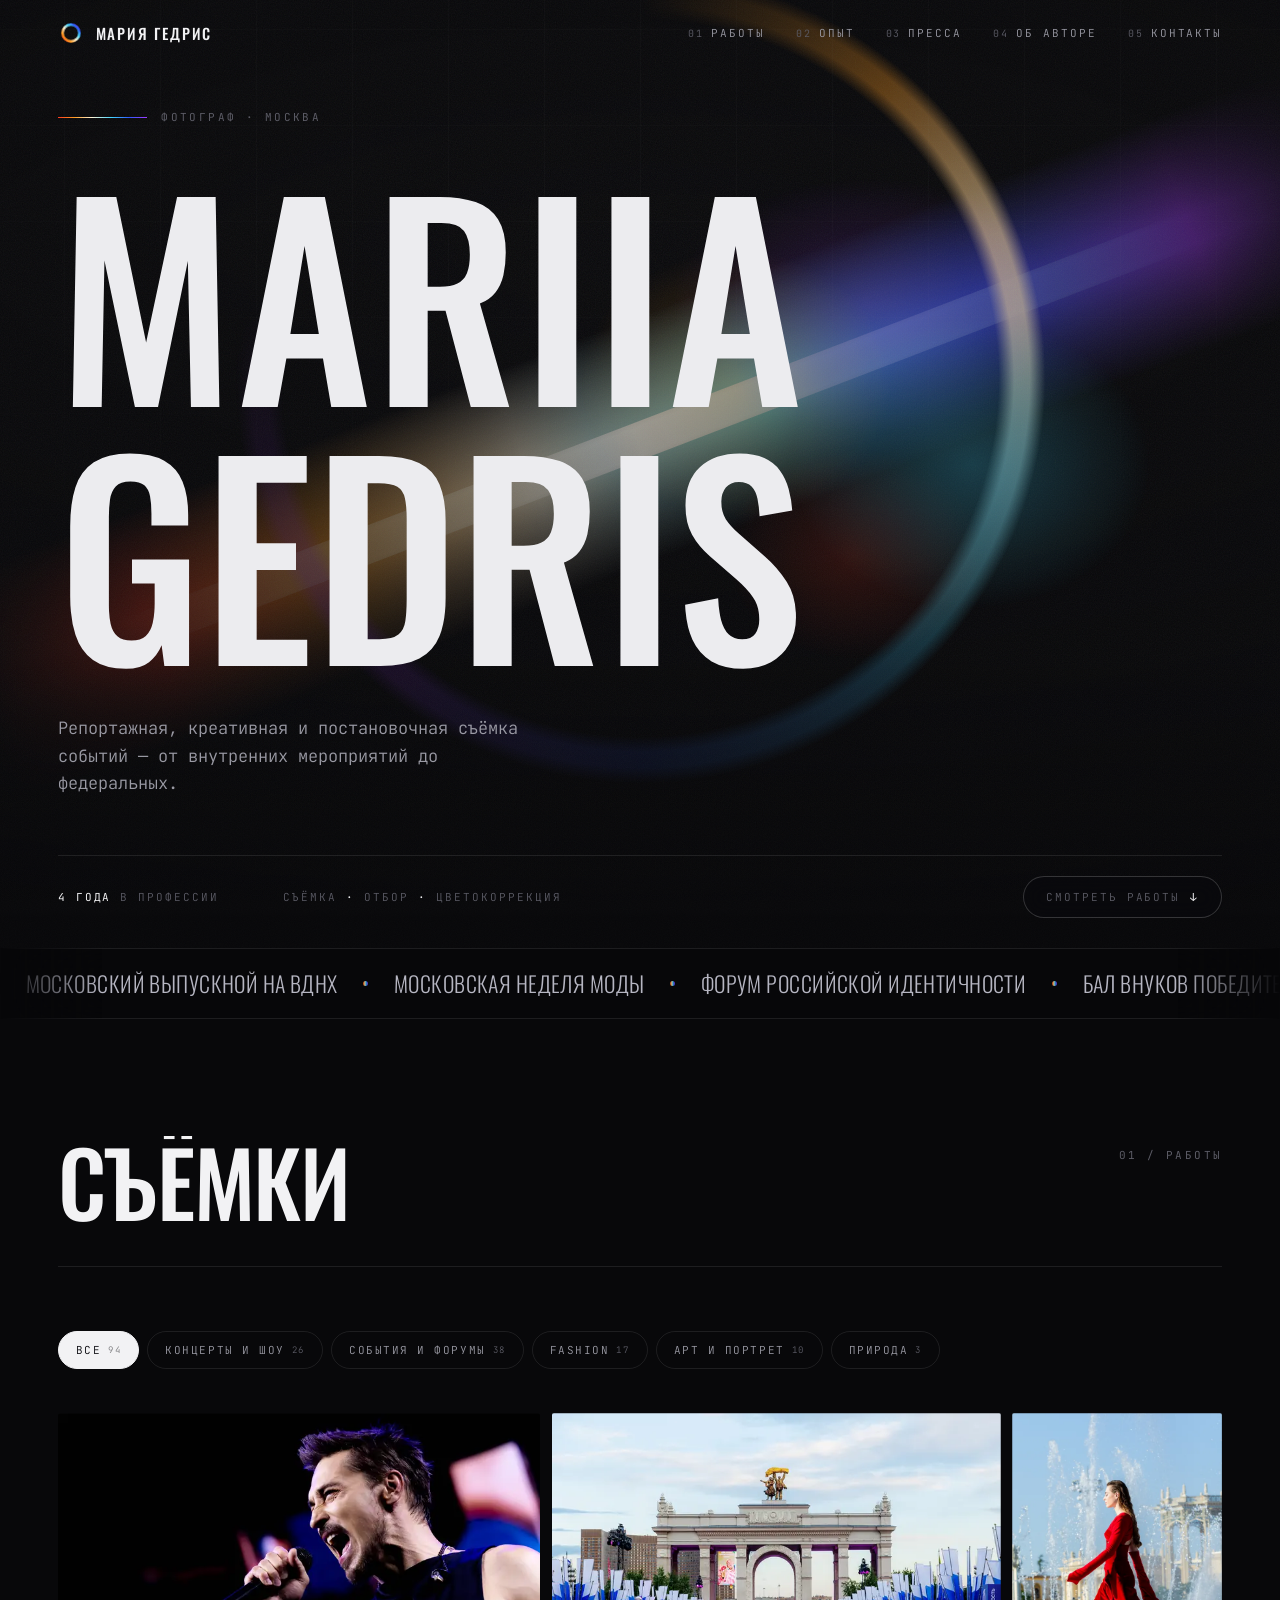
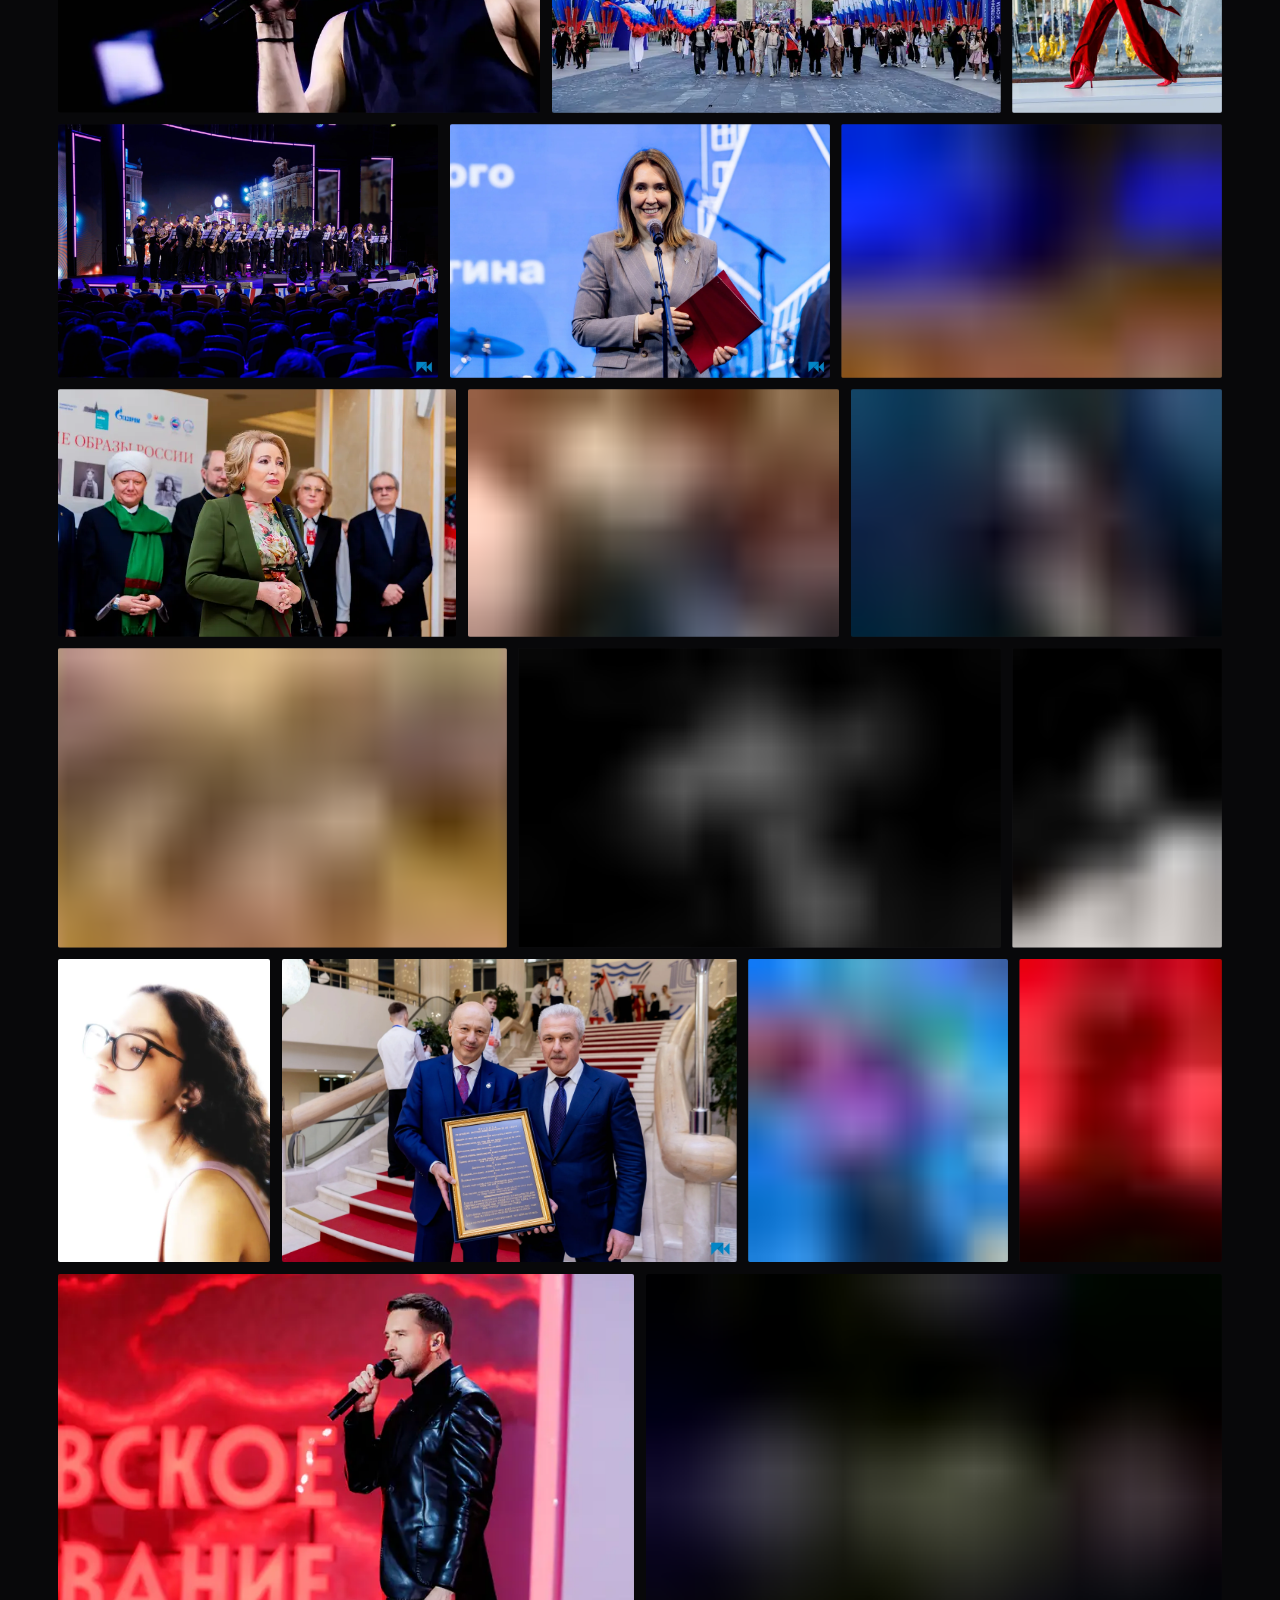
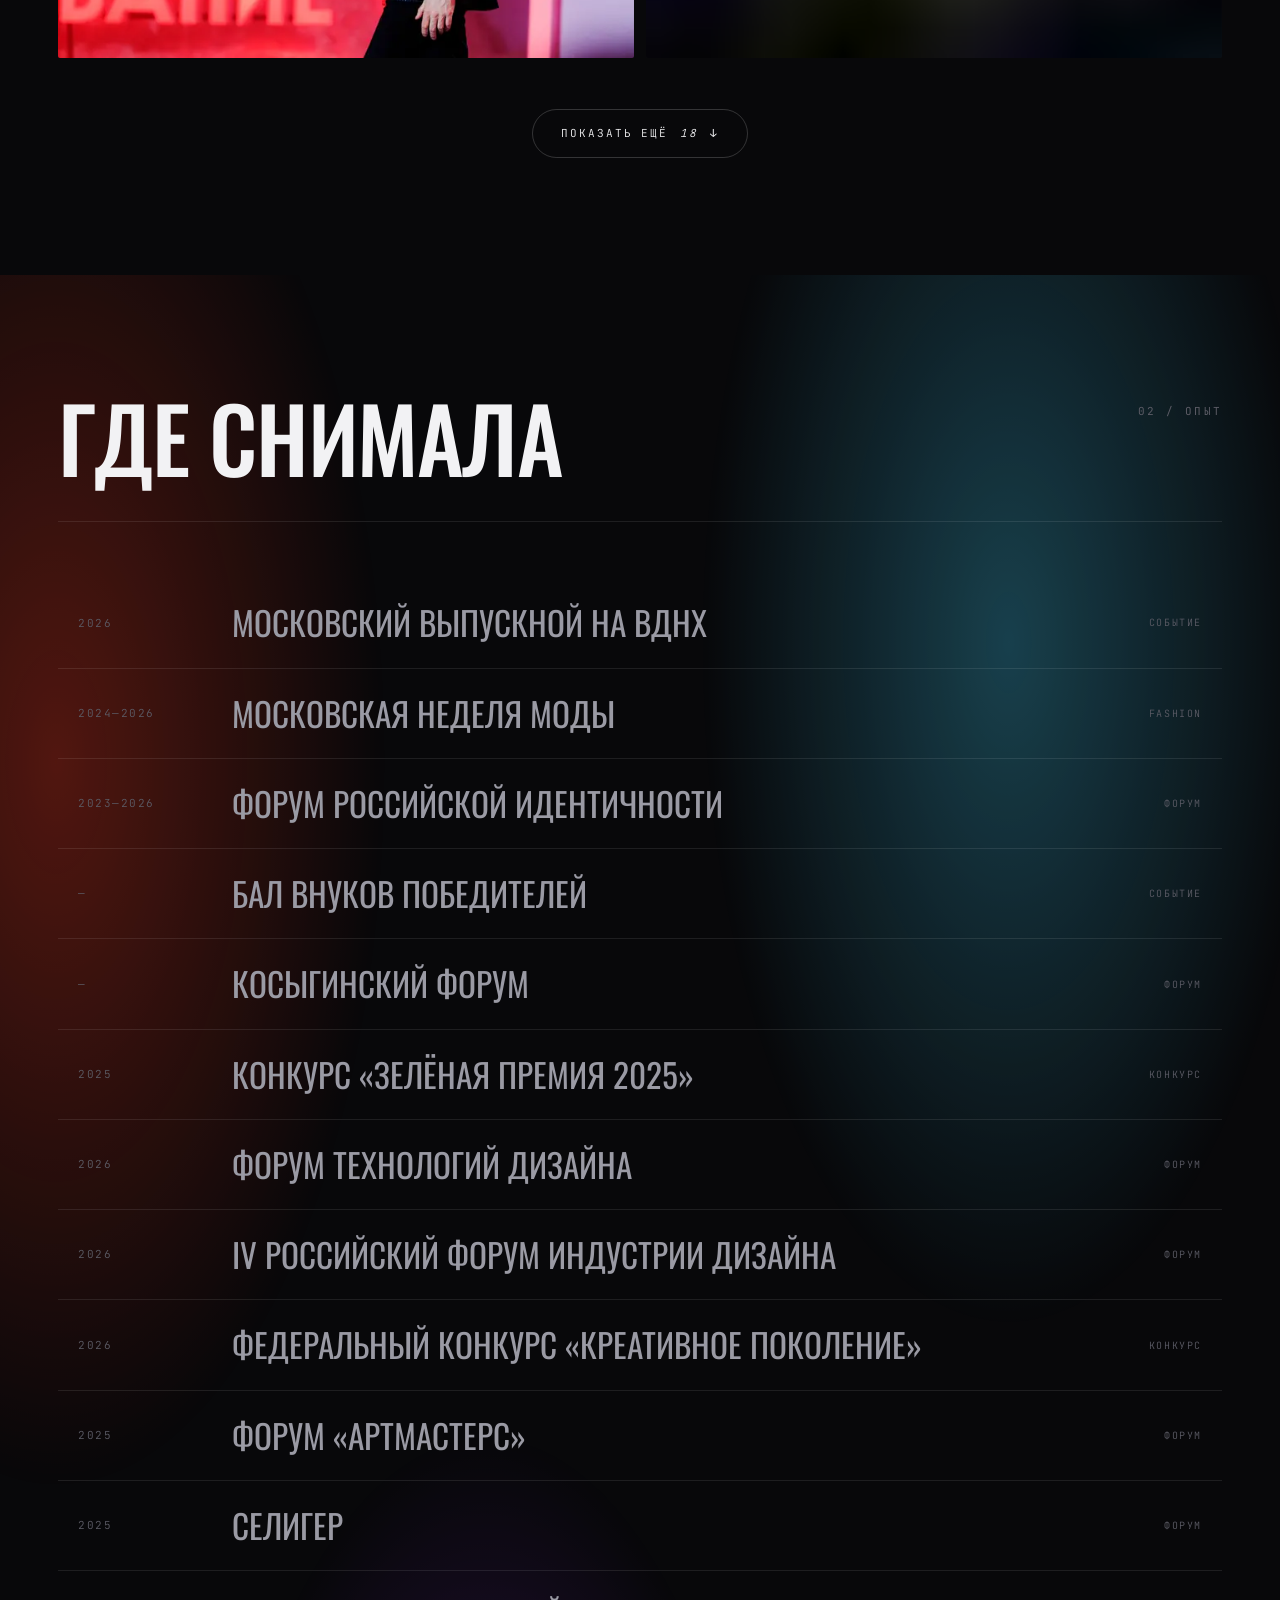
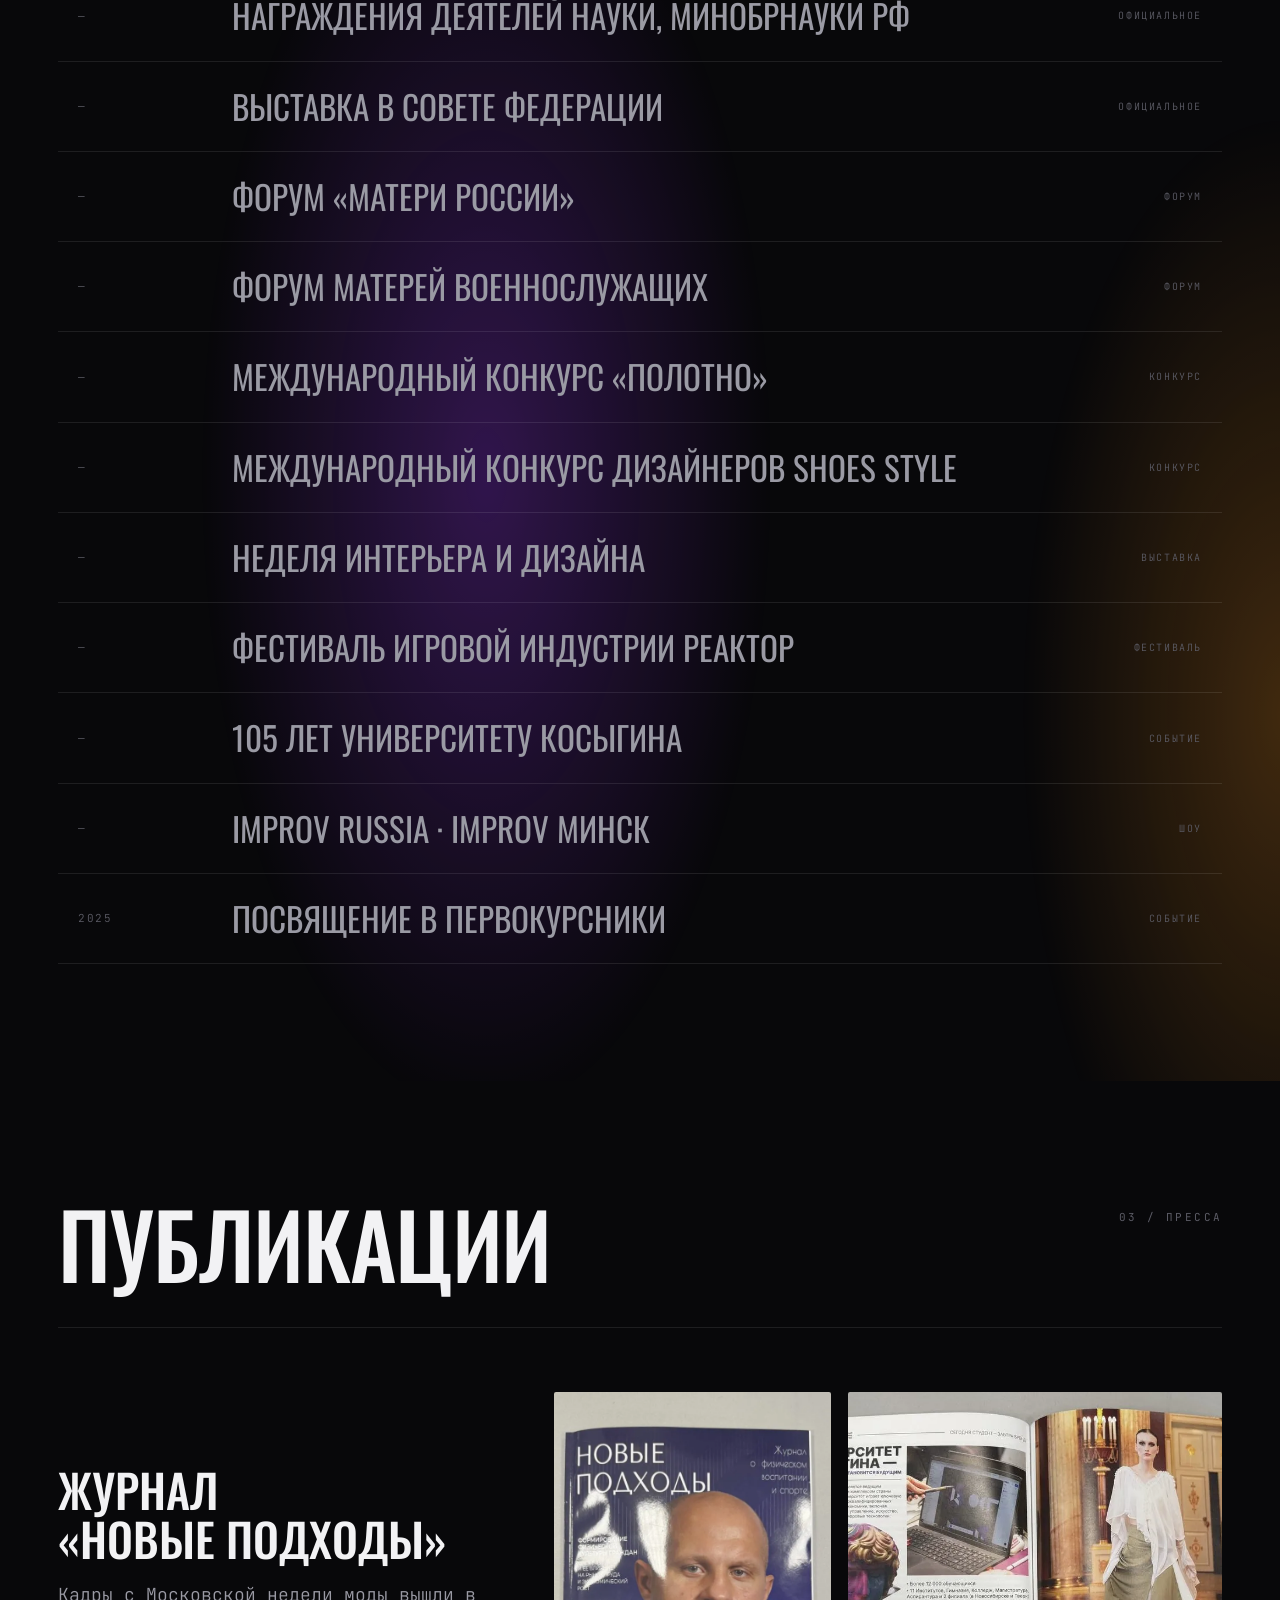
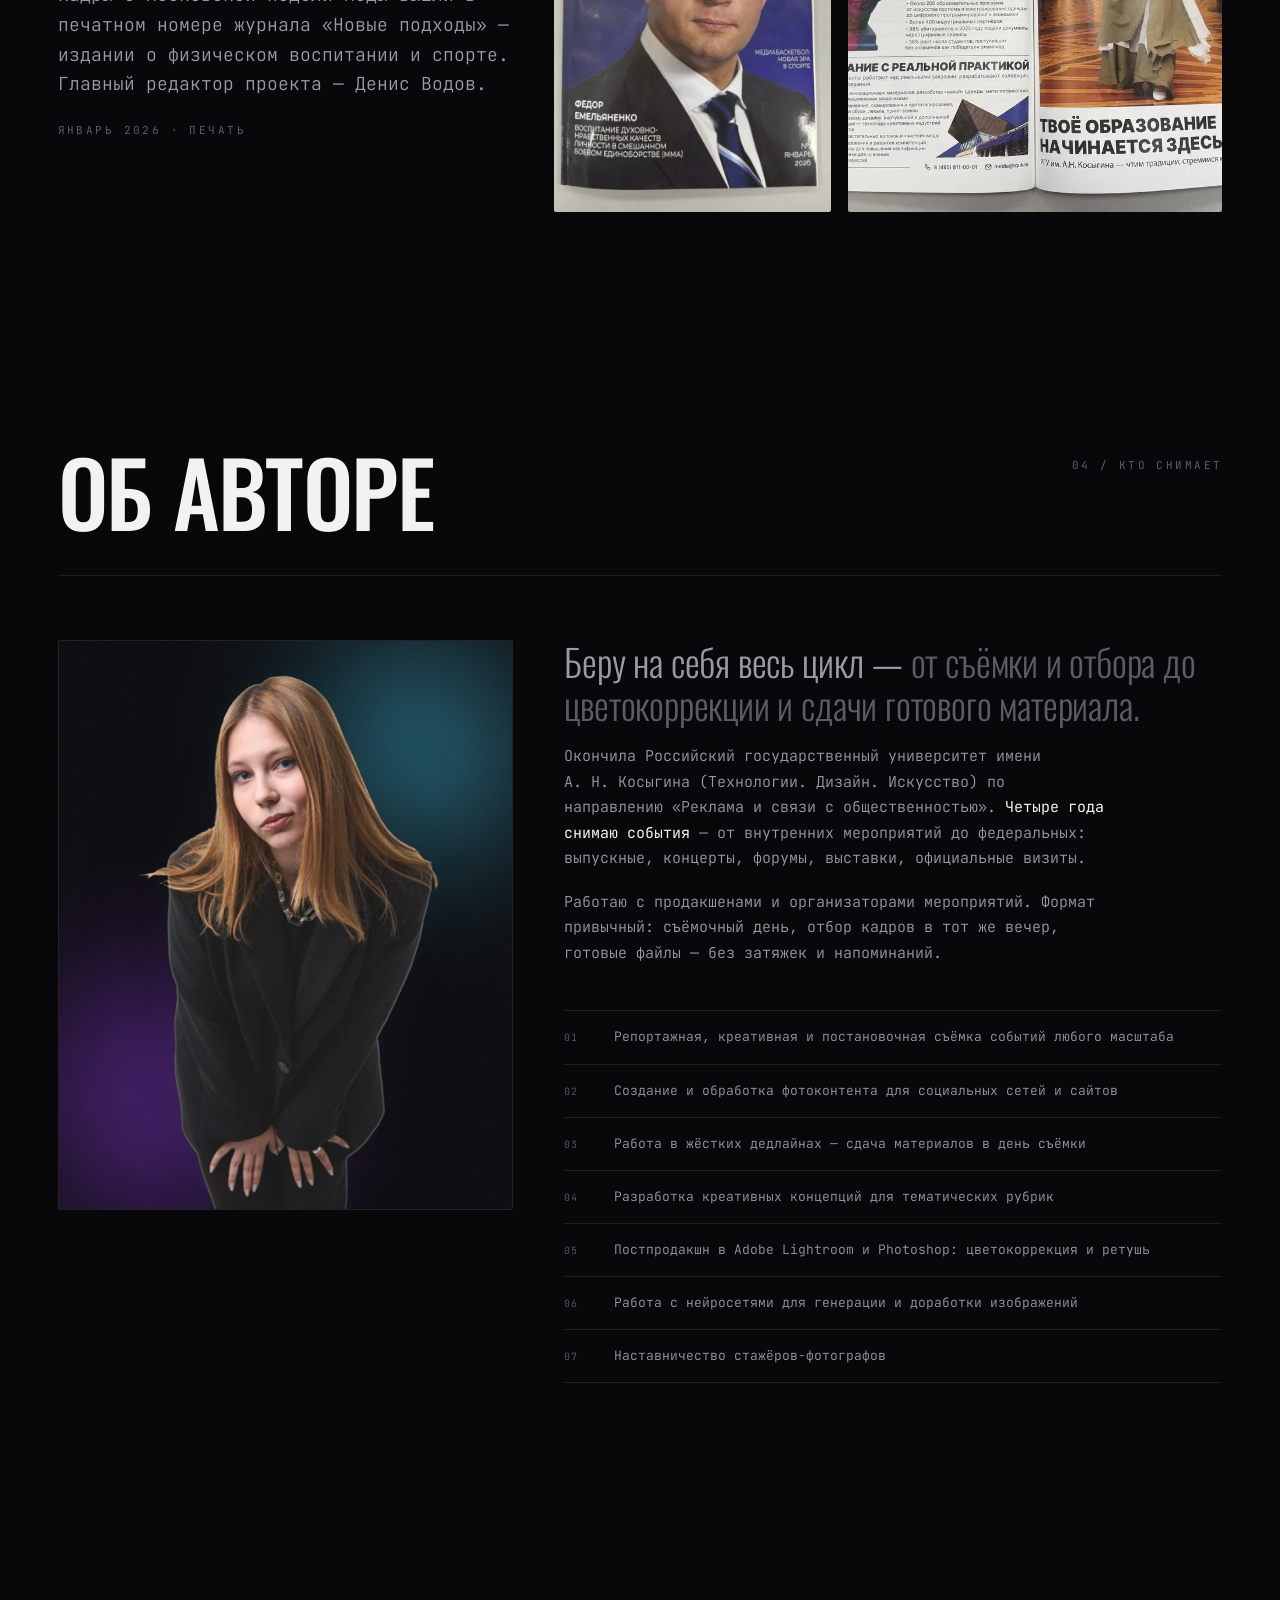
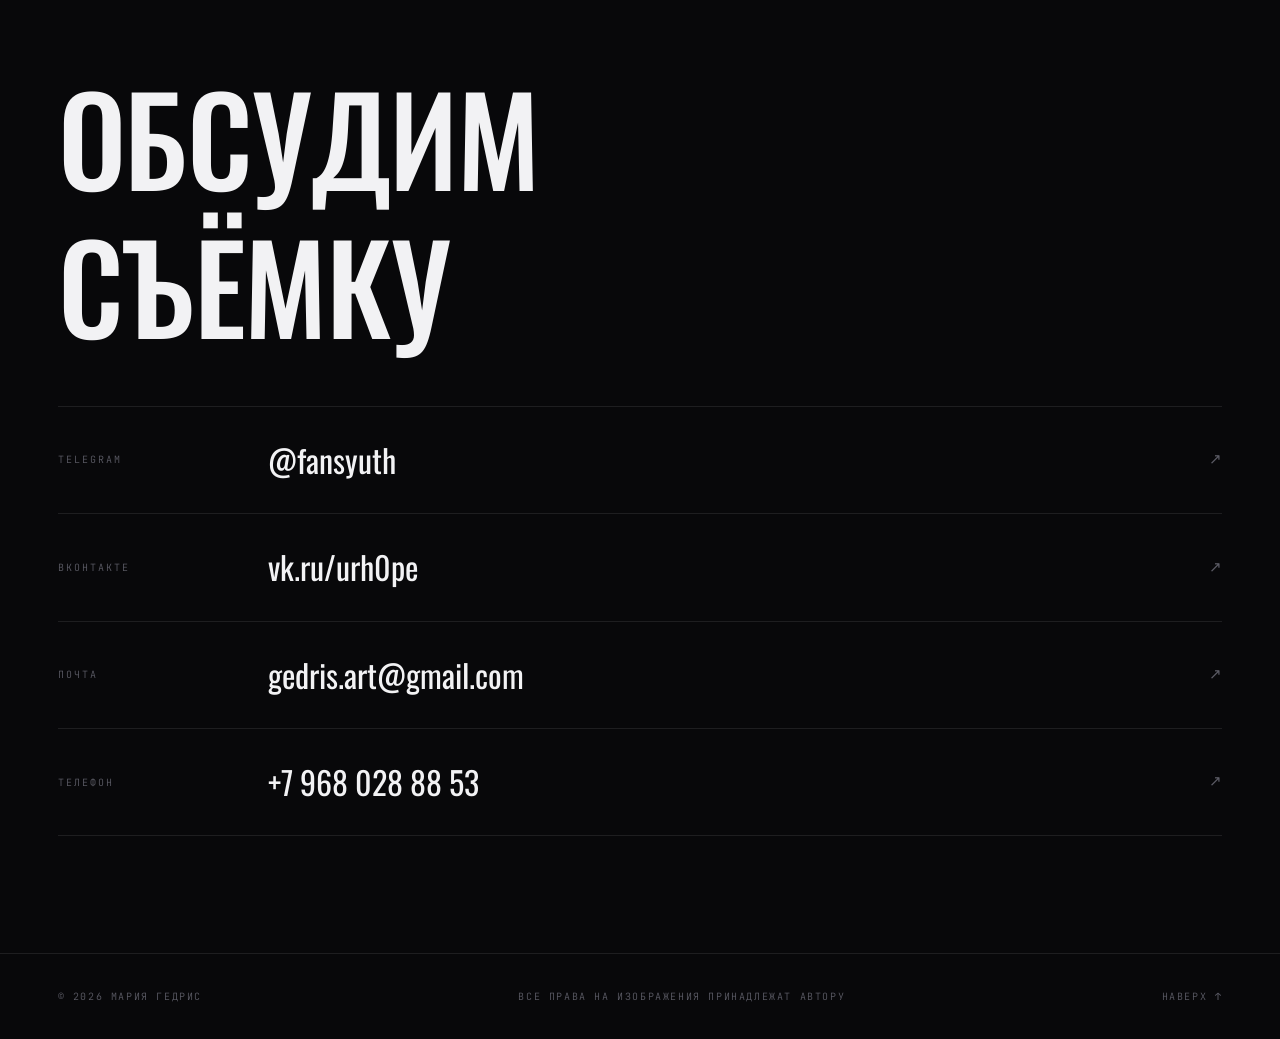
==== commit 8ae8b3bb: "Обновить порядок кадров в галерее" ====
--- a/index.html
+++ b/index.html
@@ -270,16 +270,17 @@
   </figcaption>
 </figure>
 <figure class="tile reveal" tabindex="0" role="button" data-genre="event"
-        data-full="assets/img/full/reportage-9388.webp" data-title="Форум российской идентичности" data-cap="Выступление спикера"
-        aria-label="Форум российской идентичности — Выступление спикера. Фотограф Мария Гедрис" data-ar="1.501" style="--ar:1.501">
-  <div class="tile-media" style="background-image:url([data-uri]);background-size:cover">
-    <img src="assets/img/full/reportage-9388.webp"
-         sizes="(max-width: 620px) 100vw, (max-width: 1000px) 50vw, 40vw"
-         alt="Форум российской идентичности — Выступление спикера. Фотограф Мария Гедрис" width="1231" height="820"
-         loading="lazy" decoding="async" fetchpriority="auto">
-  </div>
-  <figcaption class="tile-cap">
-    <div><h3>Форум российской идентичности</h3><p>Выступление спикера</p></div><span class="zoom" aria-hidden="true">↗</span>
+        data-full="assets/img/full/event-04.webp" data-title="Выставка в Совете Федерации" data-cap="Официальная съёмка"
+        aria-label="Выставка в Совете Федерации — Официальная съёмка. Фотограф Мария Гедрис" data-ar="1.612" style="--ar:1.612">
+  <div class="tile-media" style="background-image:url([data-uri]);background-size:cover">
+    <img src="assets/img/grid/event-04.webp"
+         srcset="assets/img/grid-sm/event-04.webp 741w, assets/img/grid/event-04.webp 1322w"
+         sizes="(max-width: 620px) 100vw, (max-width: 1000px) 50vw, 40vw"
+         alt="Выставка в Совете Федерации — Официальная съёмка. Фотограф Мария Гедрис" width="1322" height="820"
+         loading="lazy" decoding="async" fetchpriority="auto">
+  </div>
+  <figcaption class="tile-cap">
+    <div><h3>Выставка в Совете Федерации</h3><p>Официальная съёмка</p></div><span class="zoom" aria-hidden="true">↗</span>
   </figcaption>
 </figure>
 <figure class="tile reveal" tabindex="0" role="button" data-genre="event"
@@ -461,20 +462,6 @@
   </figcaption>
 </figure>
 <figure class="tile reveal" tabindex="0" role="button" data-genre="event"
-        data-full="assets/img/full/event-04.webp" data-title="Выставка в Совете Федерации" data-cap="Официальная съёмка"
-        aria-label="Выставка в Совете Федерации — Официальная съёмка. Фотограф Мария Гедрис" data-ar="1.612" style="--ar:1.612">
-  <div class="tile-media" style="background-image:url([data-uri]);background-size:cover">
-    <img src="assets/img/grid/event-04.webp"
-         srcset="assets/img/grid-sm/event-04.webp 741w, assets/img/grid/event-04.webp 1322w"
-         sizes="(max-width: 620px) 100vw, (max-width: 1000px) 50vw, 40vw"
-         alt="Выставка в Совете Федерации — Официальная съёмка. Фотограф Мария Гедрис" width="1322" height="820"
-         loading="lazy" decoding="async" fetchpriority="auto">
-  </div>
-  <figcaption class="tile-cap">
-    <div><h3>Выставка в Совете Федерации</h3><p>Официальная съёмка</p></div><span class="zoom" aria-hidden="true">↗</span>
-  </figcaption>
-</figure>
-<figure class="tile reveal" tabindex="0" role="button" data-genre="event"
         data-full="assets/img/full/reportage-9378.webp" data-title="Косыгинский форум" data-cap="Круглый стол"
         aria-label="Косыгинский форум — Круглый стол. Фотограф Мария Гедрис" data-ar="1.5" style="--ar:1.5">
   <div class="tile-media" style="background-image:url([data-uri]);background-size:cover">
@@ -1438,6 +1425,19 @@
   </div>
   <figcaption class="tile-cap">
     <div><h3>Портрет</h3><p>Студия · чёрно-белое</p></div><span class="zoom" aria-hidden="true">↗</span>
+  </figcaption>
+</figure>
+<figure class="tile reveal" tabindex="0" role="button" data-genre="event"
+        data-full="assets/img/full/reportage-9388.webp" data-title="Форум российской идентичности" data-cap="Выступление спикера"
+        aria-label="Форум российской идентичности — Выступление спикера. Фотограф Мария Гедрис" data-ar="1.501" style="--ar:1.501">
+  <div class="tile-media" style="background-image:url([data-uri]);background-size:cover">
+    <img src="assets/img/full/reportage-9388.webp"
+         sizes="(max-width: 620px) 100vw, (max-width: 1000px) 50vw, 40vw"
+         alt="Форум российской идентичности — Выступление спикера. Фотограф Мария Гедрис" width="1231" height="820"
+         loading="lazy" decoding="async" fetchpriority="auto">
+  </div>
+  <figcaption class="tile-cap">
+    <div><h3>Форум российской идентичности</h3><p>Выступление спикера</p></div><span class="zoom" aria-hidden="true">↗</span>
   </figcaption>
 </figure>
 <figure class="tile reveal" tabindex="0" role="button" data-genre="nature"
